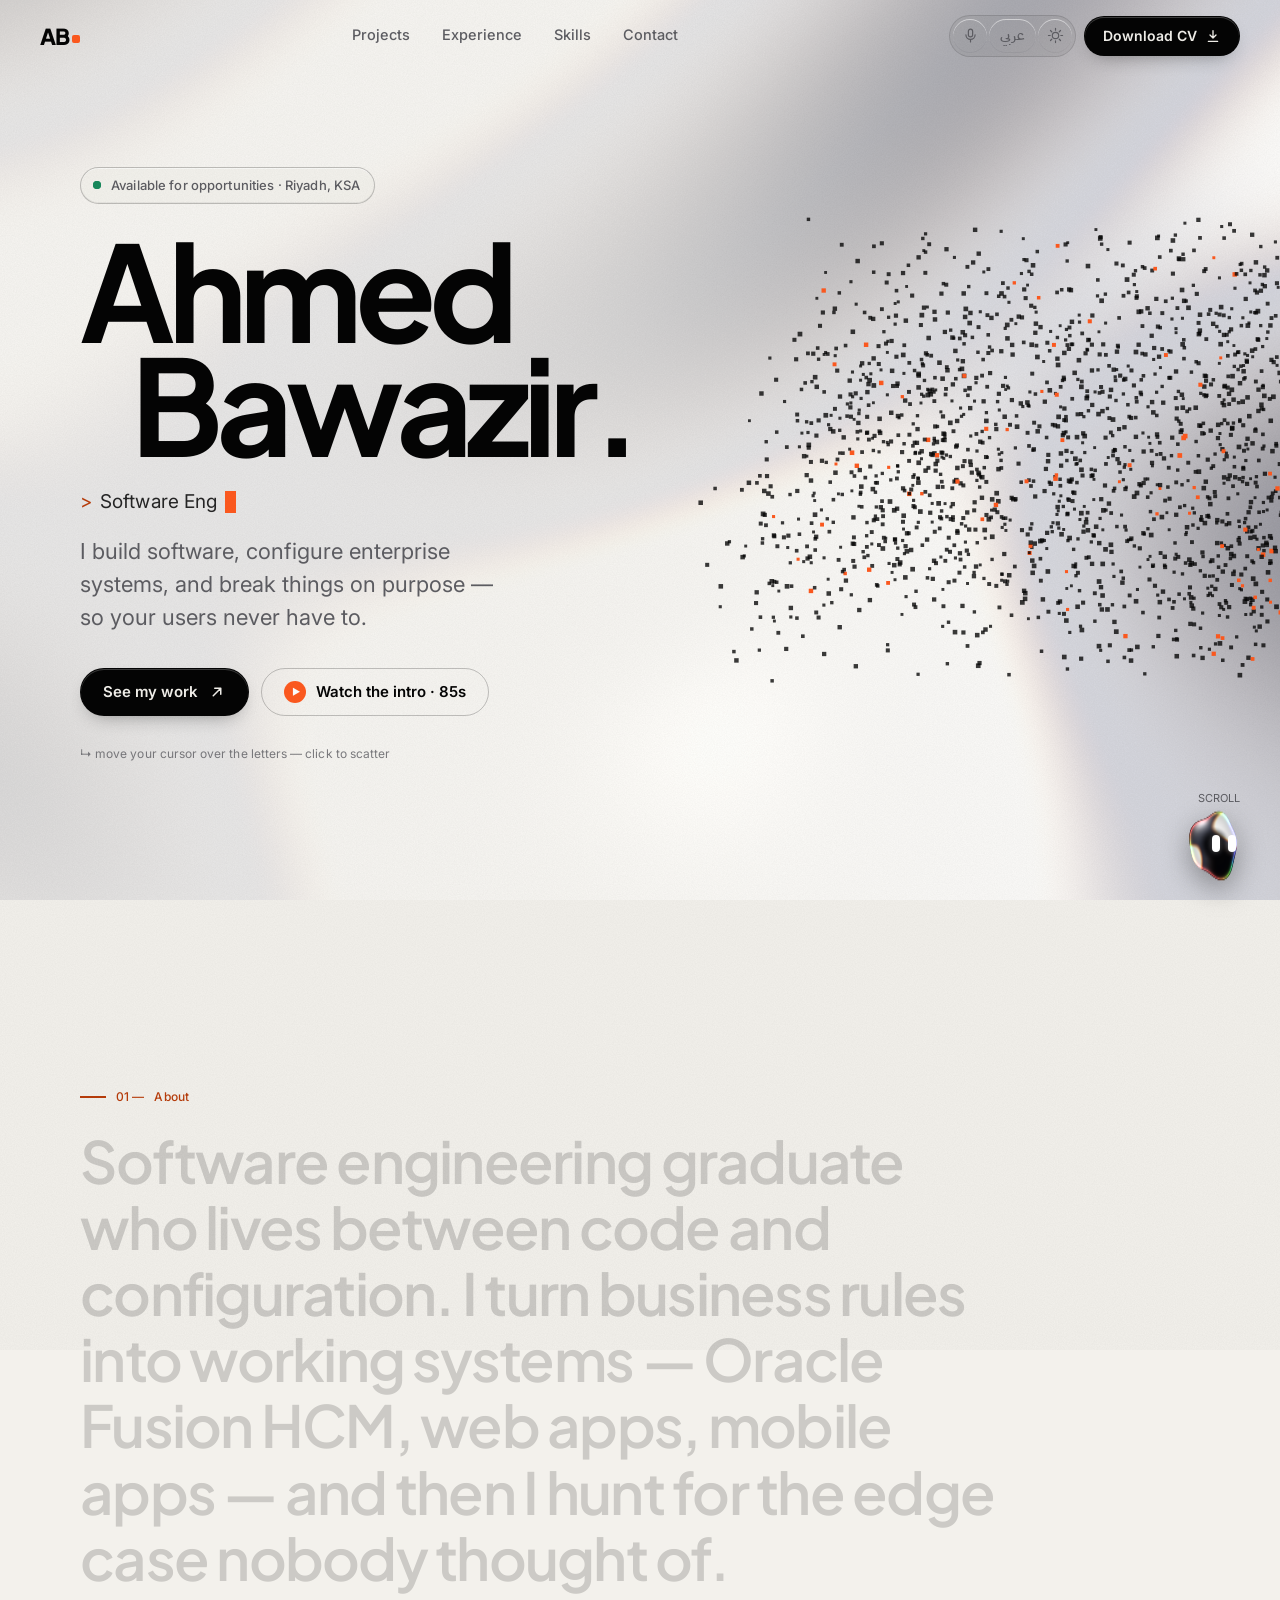
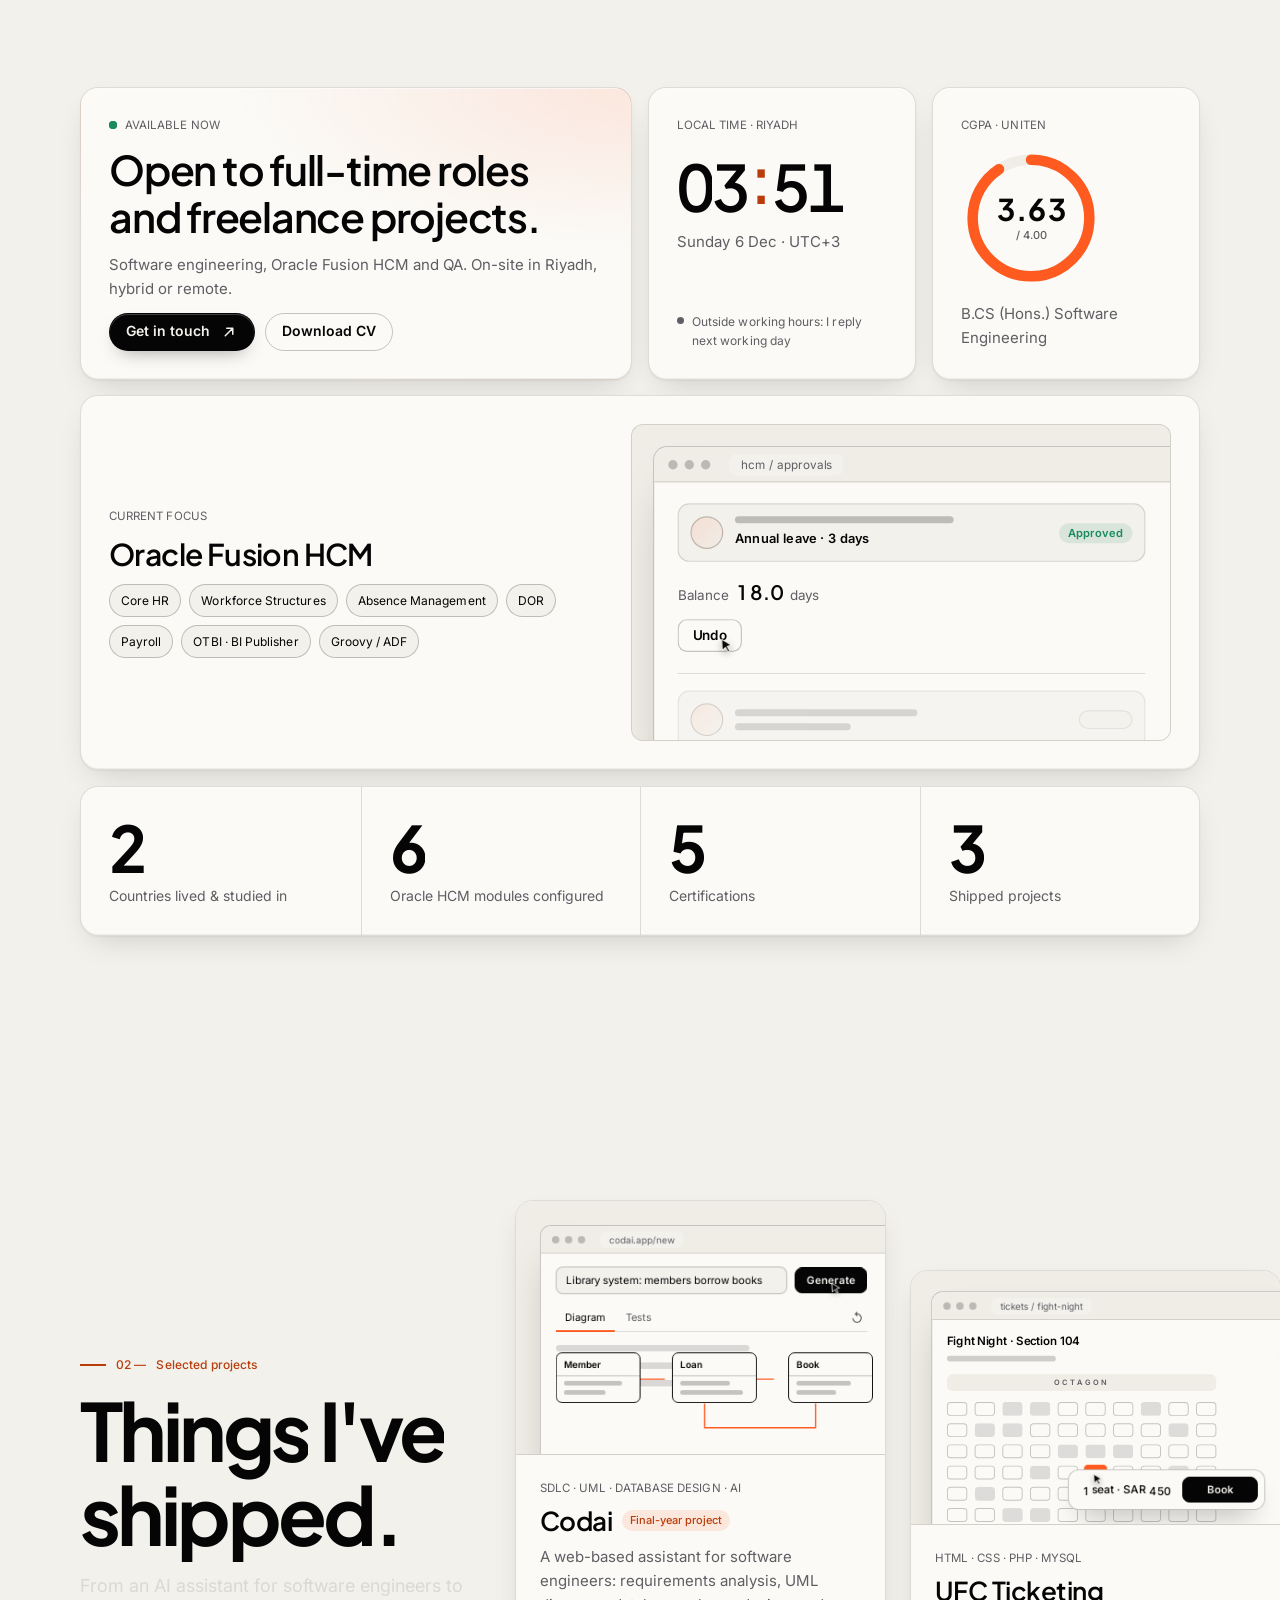
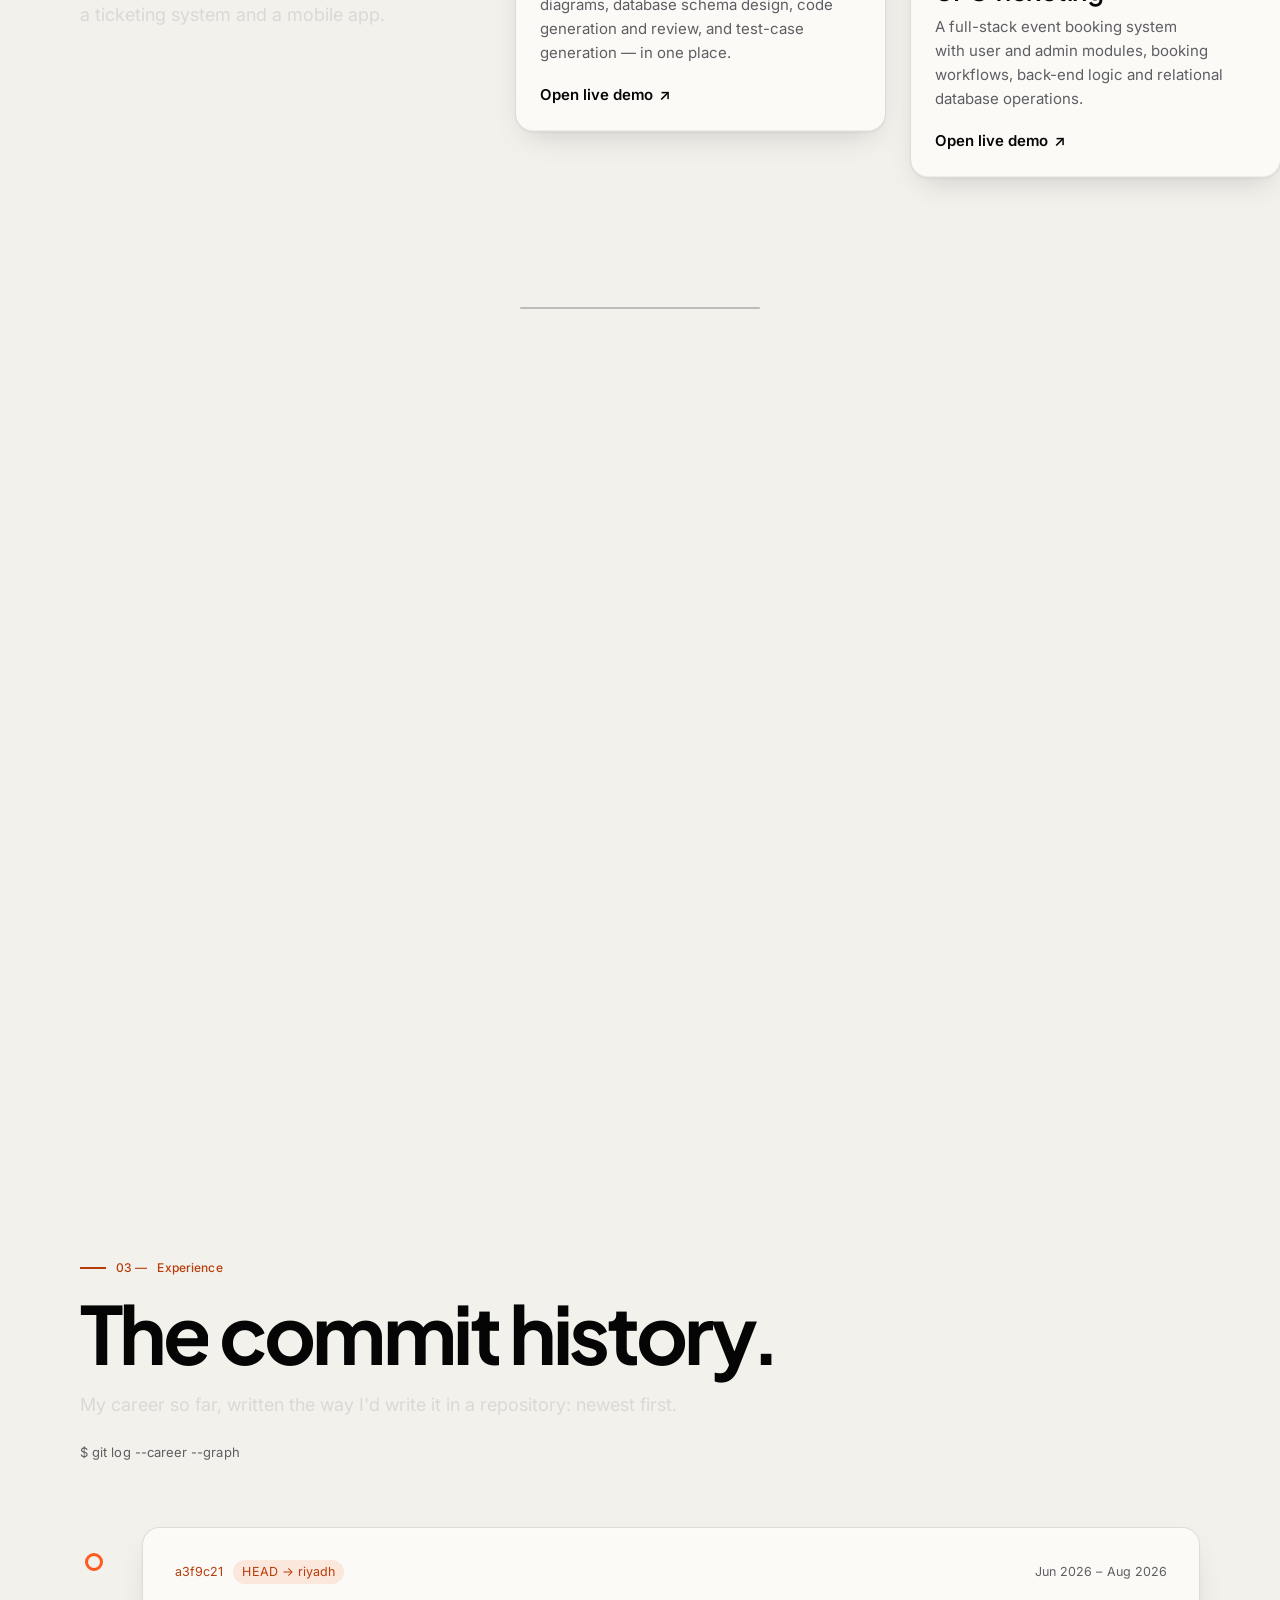
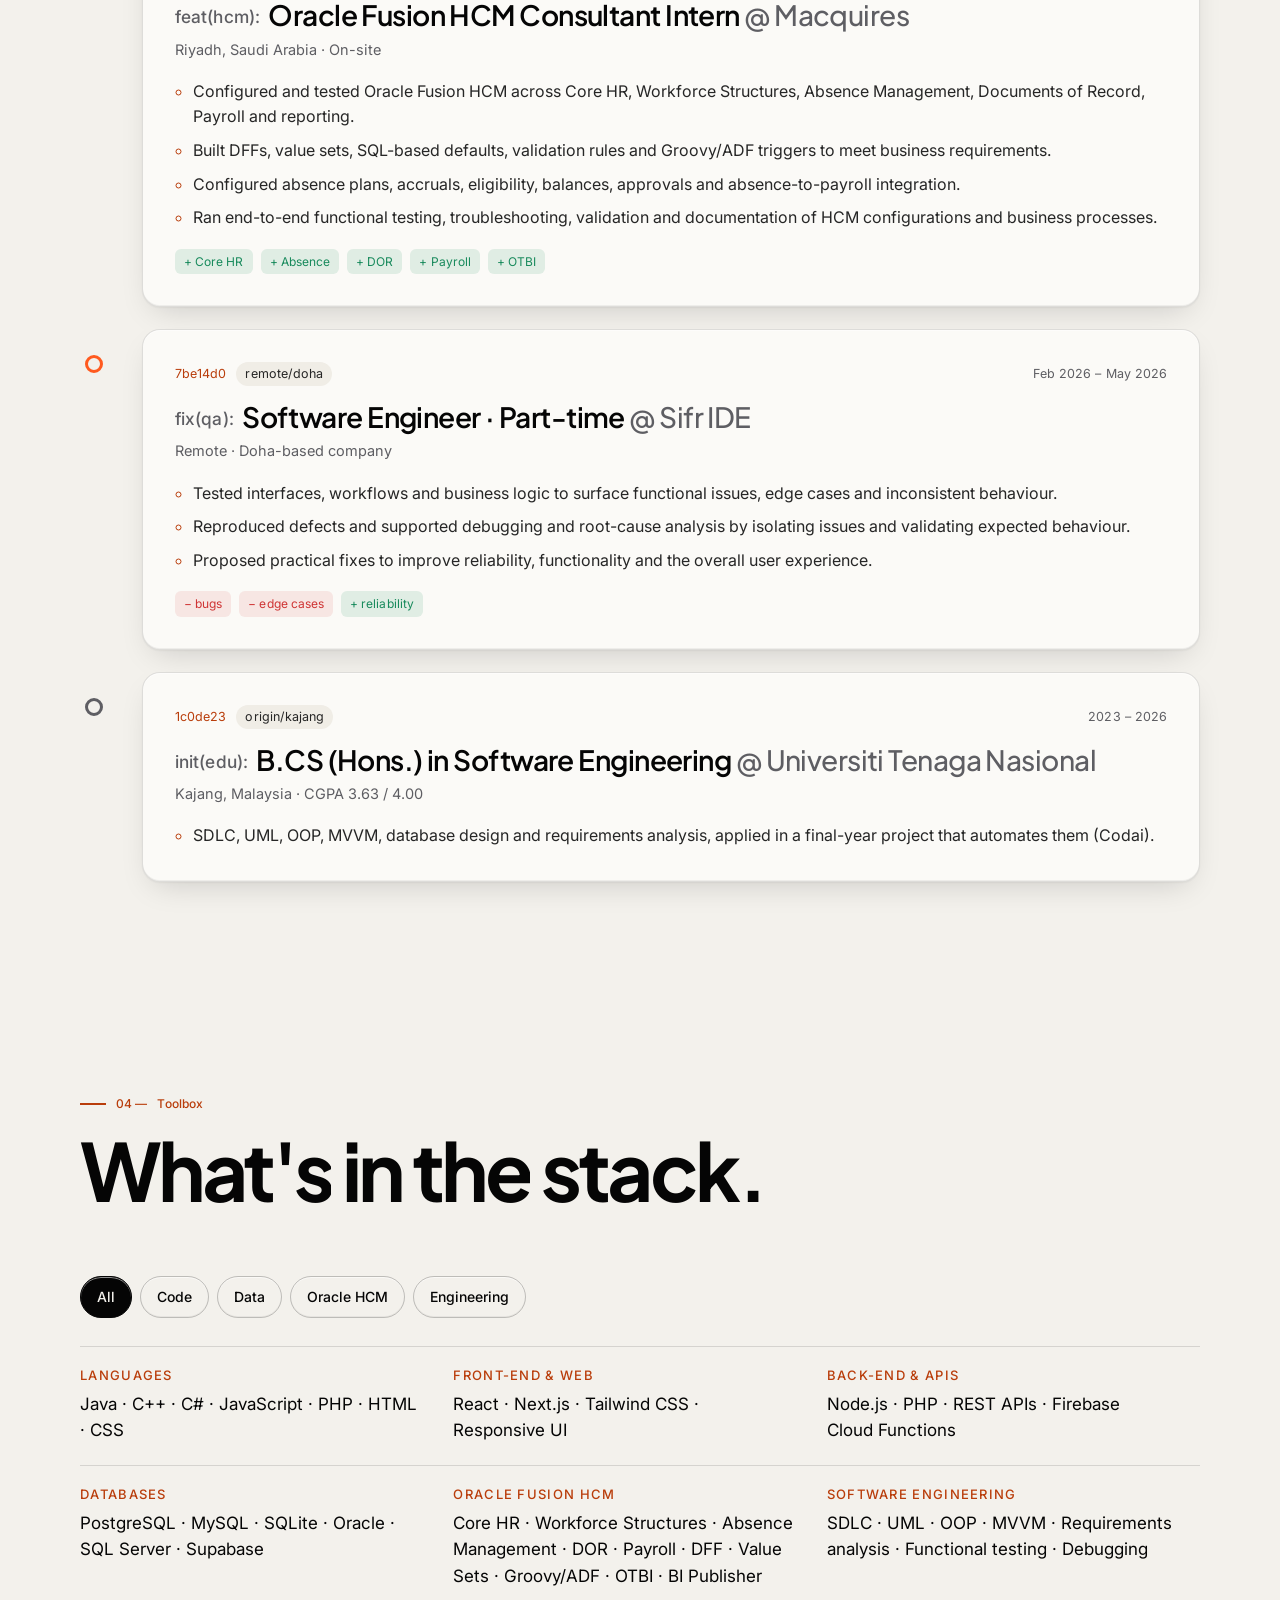
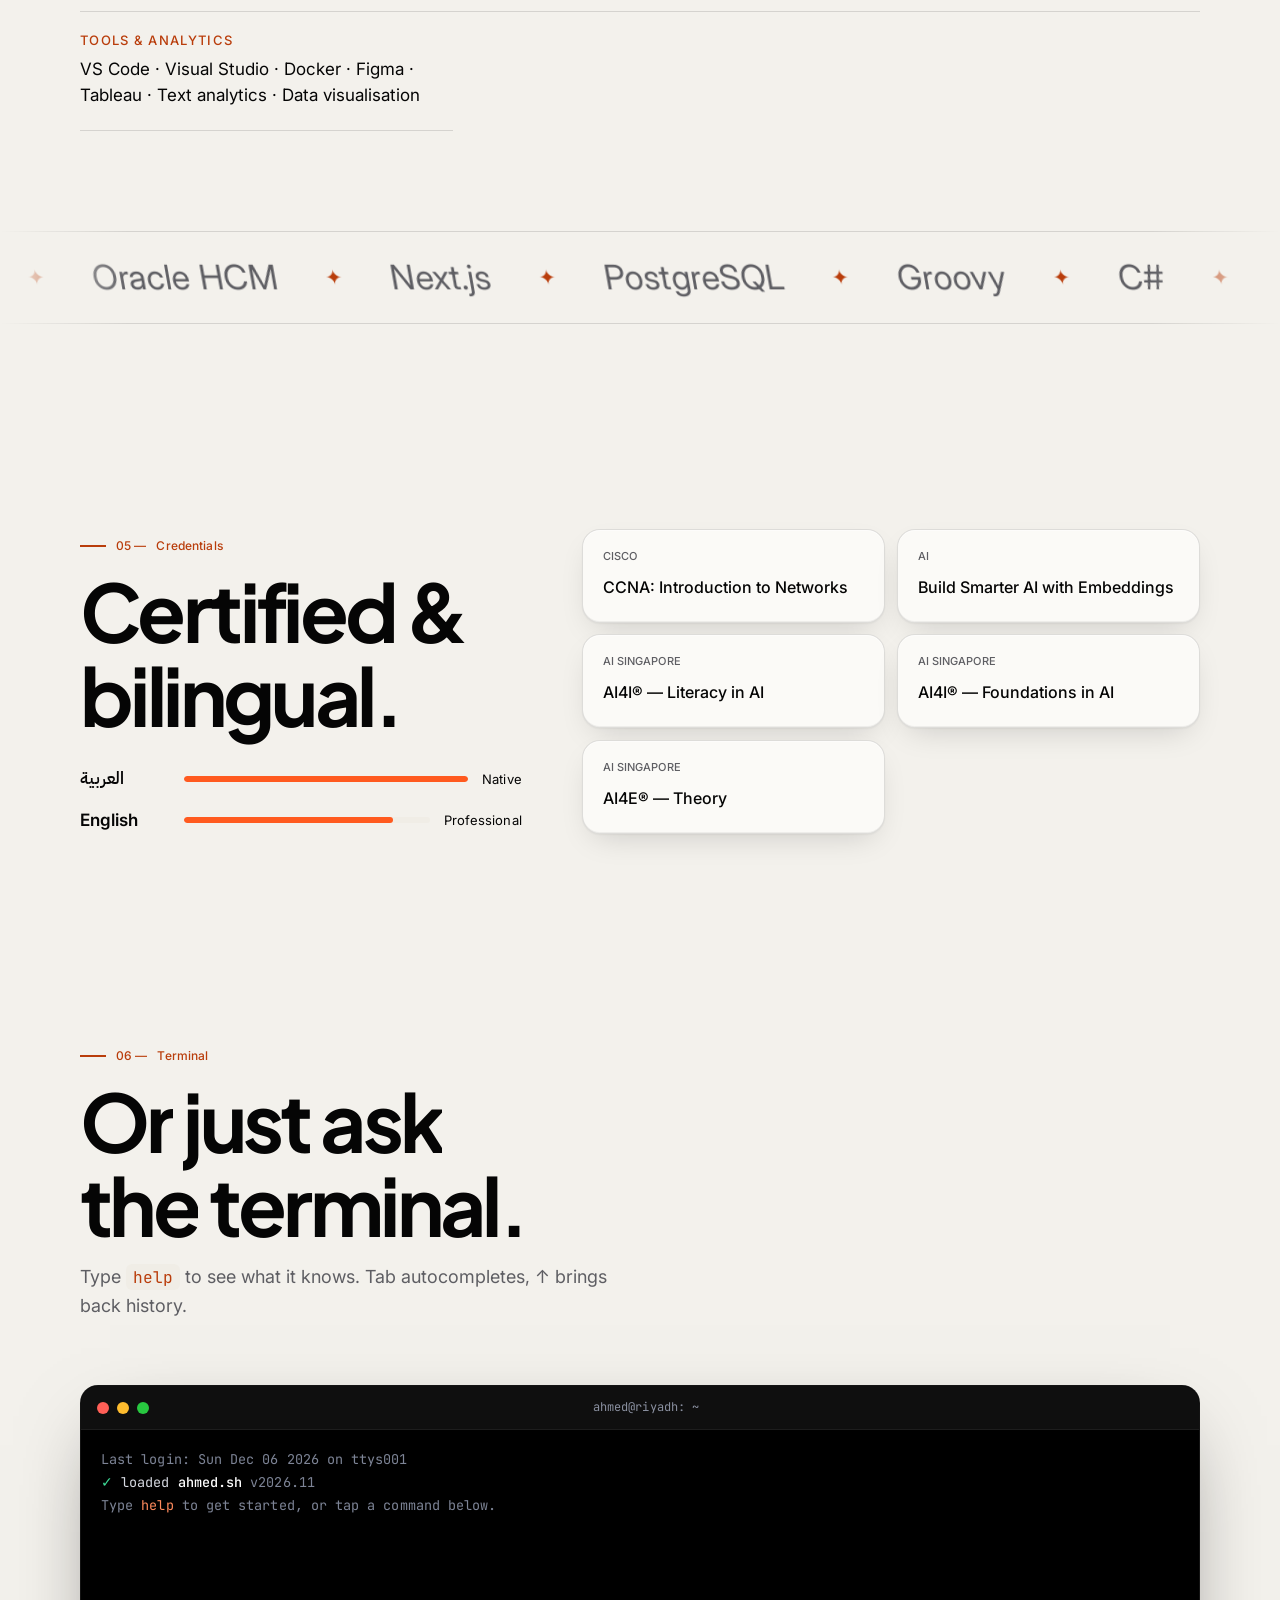
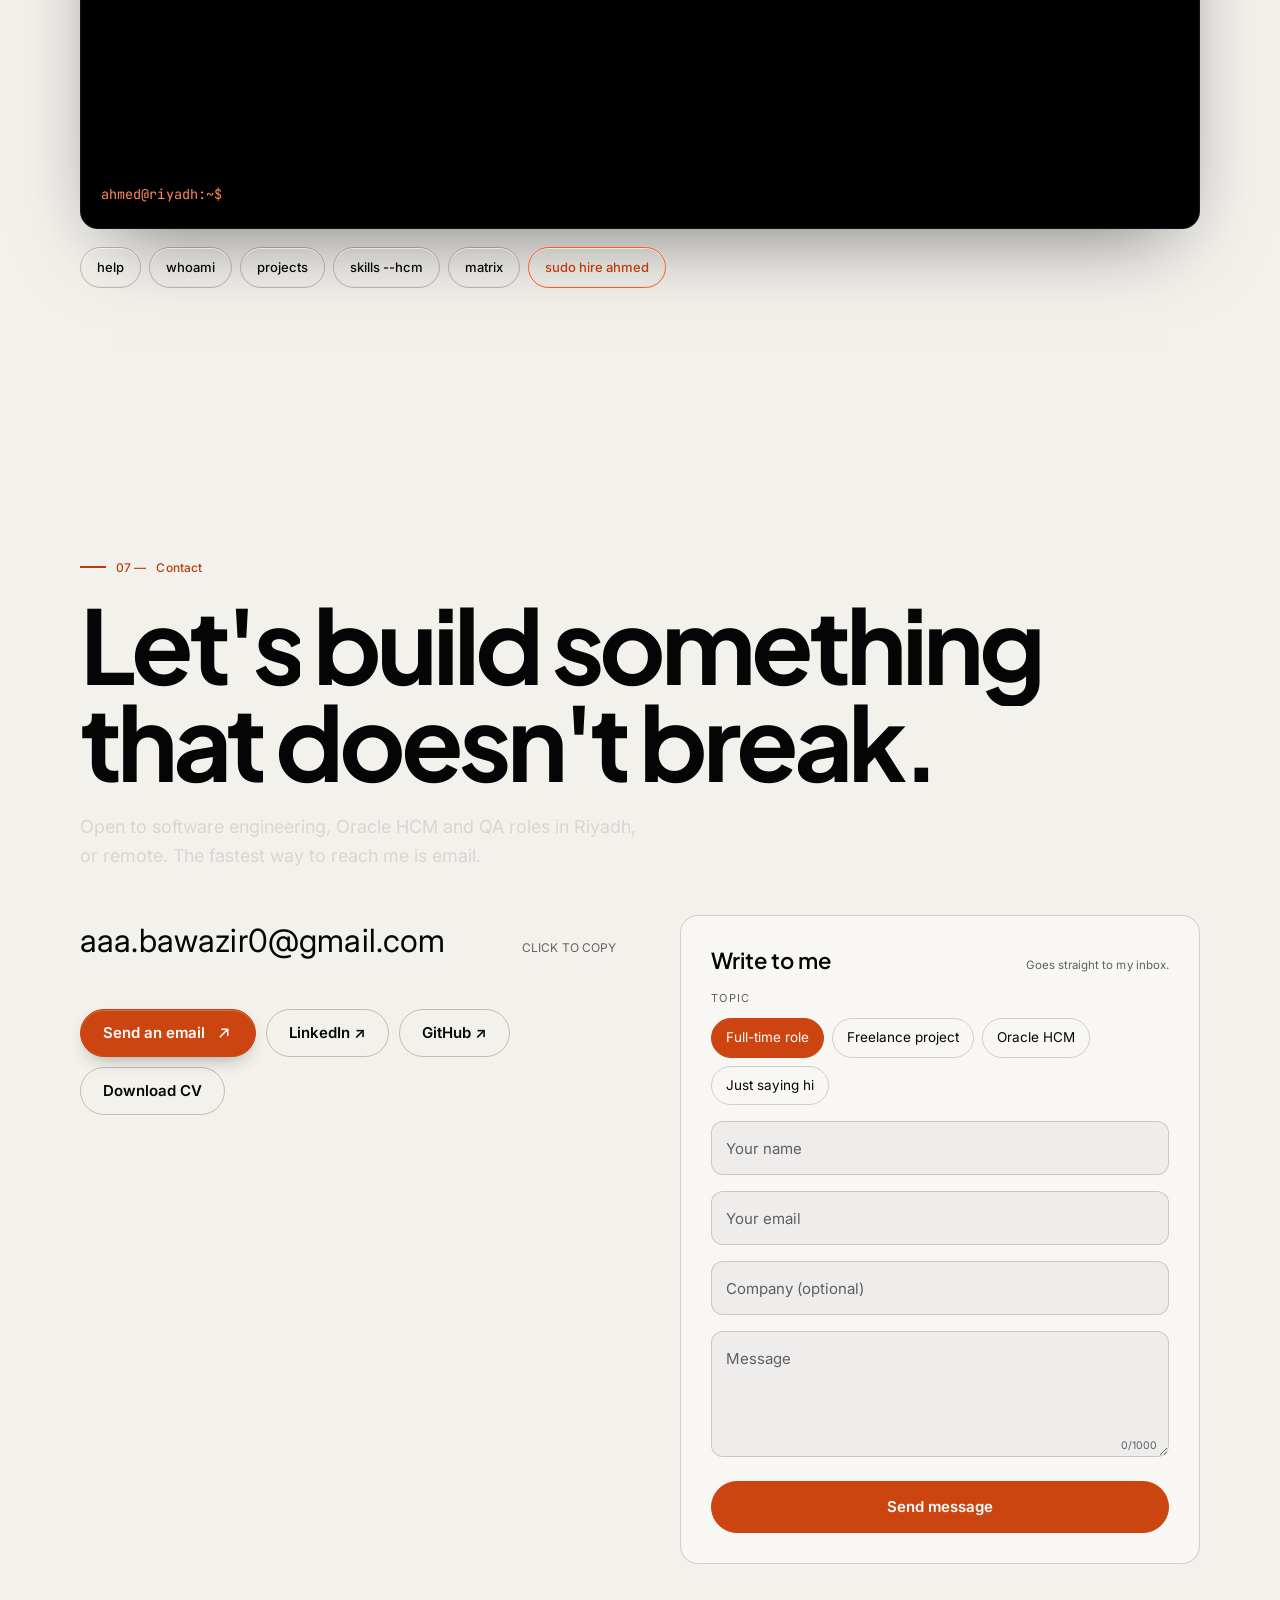
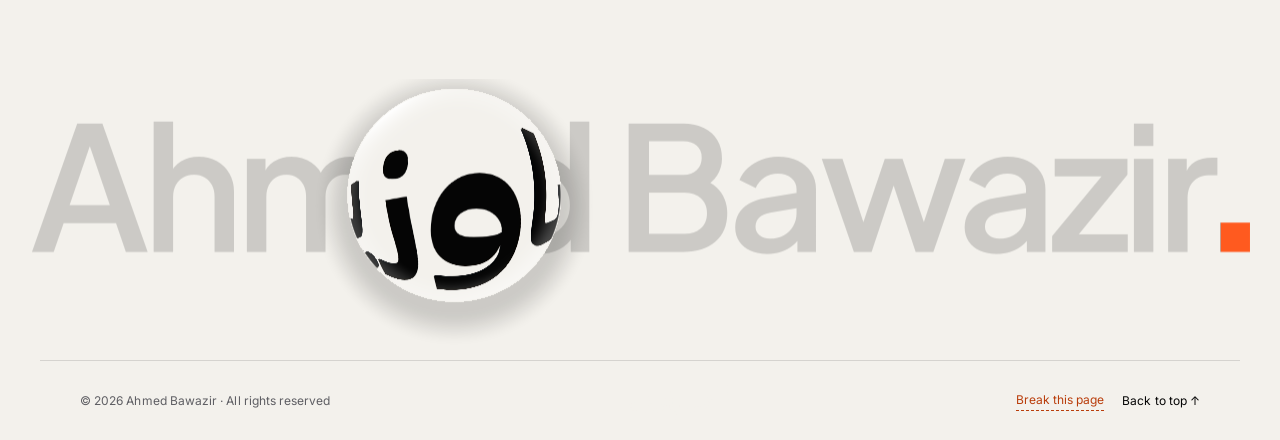
==== index.html @ 7eb56247 "Contact form sends to the inbox (FormSubmit, email field, honeypot, mail-app fallback); GoatCounter " ====
<!doctype html>
<html lang="en" dir="ltr">
<head>
  <meta charset="UTF-8" />
  <meta name="viewport" content="width=device-width, initial-scale=1" />
  <title>Ahmed Bawazir — Software Engineer &amp; Oracle Fusion HCM Consultant</title>
  <meta name="description" content="Ahmed Bawazir — software engineer in Riyadh. Oracle Fusion HCM configuration, full-stack web and mobile development, and a tester's eye for edge cases." />
  <meta name="color-scheme" content="light dark" />
  <meta name="theme-color" content="#000000" media="(prefers-color-scheme: dark)" />
  <meta name="theme-color" content="#f3f1ec" media="(prefers-color-scheme: light)" />
  <link rel="icon" href="favicon.svg" type="image/svg+xml" />
  <link rel="apple-touch-icon" href="assets/icon-192.png" />
  <link rel="manifest" href="manifest.webmanifest" />
  <meta property="og:type" content="website" />
  <meta property="og:title" content="Ahmed Bawazir — Software Engineer" />
  <meta property="og:description" content="I build software, configure enterprise systems, and break things on purpose — so users never have to." />
  <meta property="og:image" content="https://aaaprog.github.io/portfolio/assets/og.png" />
  <meta property="og:image:width" content="1200" />
  <meta property="og:image:height" content="630" />
  <meta property="og:url" content="https://aaaprog.github.io/portfolio/" />
  <meta property="og:site_name" content="Ahmed Bawazir" />
  <meta name="twitter:image" content="https://aaaprog.github.io/portfolio/assets/og.png" />
  <link rel="canonical" href="https://aaaprog.github.io/portfolio/" />
  <meta name="twitter:card" content="summary_large_image" />
  <script type="application/ld+json">
  {
    "@context": "https://schema.org",
    "@type": "Person",
    "name": "Ahmed Bawazir",
    "jobTitle": "Software Engineer & Oracle Fusion HCM Consultant",
    "address": { "@type": "PostalAddress", "addressLocality": "Riyadh", "addressCountry": "SA" },
    "alumniOf": { "@type": "CollegeOrUniversity", "name": "Universiti Tenaga Nasional" },
    "email": "mailto:aaa.bawazir0@gmail.com",
    "url": "https://aaaprog.github.io/portfolio/",
    "sameAs": ["https://www.linkedin.com/in/ahmed-bawazir-14b472383/", "https://github.com/aaaprog"],
    "knowsAbout": ["Software engineering", "Oracle Fusion HCM", "Absence Management", "Software testing", "React", "Next.js", "SQL", "UML"],
    "knowsLanguage": ["ar", "en"]
  }
  </script>
  <link rel="preconnect" href="https://fonts.googleapis.com" />
  <link rel="preconnect" href="https://fonts.gstatic.com" crossorigin />
  <link href="https://fonts.googleapis.com/css2?family=IBM+Plex+Sans+Arabic:wght@400;500;700&family=Inter:wght@400;500;600&family=JetBrains+Mono:wght@400;500&family=Plus+Jakarta+Sans:wght@200..800&display=swap" rel="stylesheet" />
  <link rel="stylesheet" href="css/style.css" />
  <script>
    // Apply saved theme/language before paint to avoid a flash.
    try {
      var t = localStorage.getItem('ab-theme'); if (t) document.documentElement.dataset.theme = t;
      if (localStorage.getItem('ab-theme-mode') === 'auto') document.documentElement.dataset.themeMode = 'auto';
      var m = localStorage.getItem('ab-motion'); if (m === 'off') document.documentElement.dataset.motion = 'off';
      var l = localStorage.getItem('ab-lang'); if (l === 'ar') { document.documentElement.lang = 'ar'; document.documentElement.dir = 'rtl'; }
    } catch (e) {}
    // Branded loader: on every visit (skipped only when the visitor asked for reduced motion). Safety net if scripts fail.
    (function () {
      var d = document.documentElement;
      var still = matchMedia('(prefers-reduced-motion: reduce)').matches || d.dataset.motion === 'off';
      if (still) { d.classList.add('no-loader'); return; }
      d.classList.add('is-loading');
      setTimeout(function () { d.classList.remove('is-loading'); d.classList.add('no-loader'); }, 6000);
    })();
  </script>
  <style>
    /* Critical: the loader takes the site's own colours (light or dark) from the very first frame */
    html.is-loading, html.is-loading body, html.is-loading .loader { background: #f2f1ee; color: #111; }
    @media (prefers-color-scheme: dark) { html.is-loading:not([data-theme="light"]), html.is-loading:not([data-theme="light"]) body, html.is-loading:not([data-theme="light"]) .loader { background: #000; color: #f2f2f2; } }
    html.is-loading[data-theme="dark"], html.is-loading[data-theme="dark"] body, html.is-loading[data-theme="dark"] .loader { background: #000; color: #f2f2f2; }
    html.is-loading .loader { position: fixed; inset: 0; z-index: 200; }
  </style>
</head>
<body>
  <canvas class="page-liquid" aria-hidden="true"></canvas>
  <!-- ───────── Loader ───────── -->
  <div class="loader" role="status" aria-label="Loading">
    <canvas class="loader-glass" aria-hidden="true"></canvas>
    <div class="loader-ui">
      <div class="loader-top mono"><span>Ahmed Bawazir</span><span data-i18n="loader.role">Software Engineer · Riyadh</span></div>
      <div class="loader-foot">
        <span class="loader-skip mono" data-i18n="loader.skip">click anywhere to skip</span>
        <div class="loader-bar"><i></i></div>
        <span class="loader-pct mono">000</span>
      </div>
    </div>
  </div>

  <a class="skip" href="#main" data-i18n="skip">Skip to content</a>

  <!-- ───────── Top bar ───────── -->
  <header class="topbar" id="top">
    <a class="logo" href="#hero" aria-label="Ahmed Bawazir — home">
      <span class="logo-mark">AB</span><span class="logo-dot"></span>
    </a>
    <nav class="toplinks" aria-label="Primary">
      <a href="#projects" data-i18n="nav.projects">Projects</a>
      <a href="#experience" data-i18n="nav.experience">Experience</a>
      <a href="#skills" data-i18n="nav.skills">Skills</a>
      <a href="#contact" data-i18n="nav.contact">Contact</a>
    </nav>
    <div class="top-actions">
      <div class="top-tools">
      <button class="icon-btn voice-btn" type="button" aria-label="Voice commands" aria-pressed="false"><svg viewBox="0 0 24 24" aria-hidden="true"><rect x="9" y="3" width="6" height="11" rx="3"/><path d="M5.5 11a6.5 6.5 0 0 0 13 0M12 17.5V21"/></svg></button>
      <button class="icon-btn lang-btn" data-action="lang" aria-label="Switch language"><span class="lang-label">عربي</span></button>
      <button class="icon-btn" data-action="theme" aria-label="Toggle theme">
        <svg class="i-sun" viewBox="0 0 24 24" aria-hidden="true"><circle cx="12" cy="12" r="4.5"/><path d="M12 2v2.5M12 19.5V22M2 12h2.5M19.5 12H22M4.9 4.9l1.8 1.8M17.3 17.3l1.8 1.8M4.9 19.1l1.8-1.8M17.3 6.7l1.8-1.8"/></svg>
        <svg class="i-moon" viewBox="0 0 24 24" aria-hidden="true"><path d="M20 14.5A8.5 8.5 0 0 1 9.5 4a8.5 8.5 0 1 0 10.5 10.5Z"/></svg>
      </button>
      </div>
      <a class="btn btn-solid btn-sm btn-cv" href="assets/Ahmed_Bawazir_CV.pdf" download data-goatcounter-click="cv-download-header">
        <span data-i18n="cta.cv">Download CV</span>
        <svg viewBox="0 0 24 24" aria-hidden="true"><path d="M12 4v11m0 0-4.5-4.5M12 15l4.5-4.5M5 20h14"/></svg>
      </a>
    </div>
  </header>

  <main id="main">
    <!-- ───────── Hero ───────── -->
    <section class="hero" id="hero" data-section="hero">
      <canvas class="hero-canvas" aria-hidden="true"></canvas>
      <div class="container hero-inner">
        <p class="eyebrow mono"><span class="pulse"></span><span data-i18n="hero.status">Available for opportunities · Riyadh, KSA</span></p>
        <h1 class="hero-title">
          <span class="line" data-i18n="hero.first">Ahmed</span>
          <span class="line line-2" data-i18n="hero.last">Bawazir<span class="accent">.</span></span>
        </h1>
        <p class="hero-role mono"><span class="prompt">&gt;</span> <span class="typed" aria-live="polite">Software Engineer</span><span class="caret" aria-hidden="true"></span></p>
        <p class="hero-lede" data-i18n="hero.lede">I build software, configure enterprise systems, and break things on purpose — so your users never have to.</p>
        <div class="hero-ctas">
          <a class="btn btn-solid" href="#projects"><span data-i18n="cta.work">See my work</span><svg viewBox="0 0 24 24" aria-hidden="true"><path d="M7 17 17 7M9 7h8v8"/></svg></a>
          <button type="button" class="btn btn-ghost btn-intro" data-action="intro" data-goatcounter-click="intro-hero"><span class="intro-dot" aria-hidden="true">▶</span><span data-i18n="cta.intro">Watch the intro · 85s</span></button>
        </div>
        <p class="hero-hint mono" data-i18n="hero.hint">↳ move your cursor over the letters — click to scatter</p>
      </div>
      <a class="scroll-cue mono" href="#about" aria-label="Scroll to about"><span data-i18n="hero.scroll">scroll</span><span class="scroll-line"></span></a>
    </section>

    <!-- ───────── Statement ───────── -->
    <section class="statement" id="about" data-section="about">
      <div class="container">
        <p class="kicker mono">01 — <span data-i18n="about.kicker">About</span></p>
        <p class="statement-text" data-split data-i18n="about.statement">Software engineering graduate who lives between code and configuration. I turn business rules into working systems — Oracle Fusion HCM, web apps, mobile apps — and then I hunt for the edge case nobody thought of.</p>
        <div class="bento">
          <article class="bento-card b-avail reveal">
            <p class="b-label mono"><span class="pulse"></span><span data-i18n="bento.avail">Available now</span></p>
            <h3 data-i18n="bento.availTitle">Open to full-time roles and freelance projects.</h3>
            <p class="b-text" data-i18n="bento.availText">Software engineering, Oracle Fusion HCM and QA. On-site in Riyadh, hybrid or remote.</p>
            <div class="b-actions">
              <a class="btn btn-solid btn-sm" href="#contact"><span data-i18n="bento.cta">Get in touch</span><svg viewBox="0 0 24 24" aria-hidden="true"><path d="M7 17 17 7M9 7h8v8"/></svg></a>
              <a class="btn btn-ghost btn-sm" href="assets/Ahmed_Bawazir_CV.pdf" download data-i18n="cta.cv">Download CV</a>
            </div>
          </article>

          <article class="bento-card b-clock reveal" aria-live="off">
            <p class="b-label mono" data-i18n="bento.local">Local time · Riyadh</p>
            <p class="b-time"><span class="clock-h">--</span><span class="colon">:</span><span class="clock-m">--</span></p>
            <p class="b-text mono"><span class="clock-day">—</span> · UTC+3</p>
            <p class="b-hours mono"><span class="dot"></span><span class="clock-status">—</span></p>
          </article>

          <article class="bento-card b-gpa reveal">
            <p class="b-label mono">CGPA · UNITEN</p>
            <div class="gauge">
              <svg viewBox="0 0 120 120" aria-hidden="true"><circle class="g-bg" cx="60" cy="60" r="50" pathLength="100"/><circle class="g-fg" cx="60" cy="60" r="50" pathLength="100"/></svg>
              <p class="g-val"><span data-count="3.63" data-decimals="2">0</span><small>/ 4.00</small></p>
            </div>
            <p class="b-text" data-i18n="bento.gpa">B.CS (Hons.) Software Engineering</p>
          </article>

          <article class="bento-card b-focus reveal">
            <div class="b-focus-copy">
            <p class="b-label mono" data-i18n="bento.focus">Current focus</p>
            <h3>Oracle Fusion HCM</h3>
            <ul class="b-chips mono">
              <li>Core HR</li><li>Workforce Structures</li><li>Absence Management</li><li>DOR</li><li>Payroll</li><li>OTBI · BI Publisher</li><li>Groovy / ADF</li>
            </ul>
            </div>
            <div class="stage b-focus-stage" data-stage="hcm" data-ok="0" aria-hidden="true">
              <div class="stage-canvas">
                <div class="win" style="left:18px;top:18px;width:480px;height:290px">
                  <div class="win-bar"><i></i><i></i><i></i><span class="win-url">hcm / approvals</span></div>
                  <div class="win-body">
                    <div class="hc-req">
                      <span class="hc-av"></span>
                      <span class="hc-who"><i style="--w:70%"></i><b>Annual leave · 3 days</b></span>
                      <span class="hc-pill"><span class="p-wait">Pending</span><span class="p-ok">Approved</span></span>
                    </div>
                    <p class="hc-balance">Balance <span class="hc-bal">21.0</span> days</p>
                    <div class="hc-actions">
                      <span class="st-btn st-primary" data-at="approve">Approve</span>
                      <span class="st-btn">Reject</span>
                      <span class="st-btn hc-undo" data-at="undo">Undo</span>
                    </div>
                    <div class="hc-more">
                      <div class="hc-req hc-ph"><span class="hc-av"></span><span class="hc-who"><i style="--w:55%"></i><i style="--w:35%"></i></span><span class="hc-chip"></span></div>
                      <div class="hc-req hc-ph"><span class="hc-av"></span><span class="hc-who"><i style="--w:62%"></i><i style="--w:28%"></i></span><span class="hc-chip"></span></div>
                    </div>
                  </div>
                </div>
                <span class="st-cursor"><svg viewBox="0 0 24 24"><path d="M5 3.2 19.4 12l-6.3 1.6 3.6 6.6-2.6 1.4-3.6-6.7L5.8 19.6Z"/></svg></span>
              </div>
            </div>
          </article>

          <article class="bento-card b-nums reveal">
            <div class="stat"><span class="stat-value" data-count="2">0</span><span class="stat-label" data-i18n="stats.countries">Countries lived &amp; studied in</span></div>
            <div class="stat"><span class="stat-value" data-count="6">0</span><span class="stat-label" data-i18n="stats.hcm">Oracle HCM modules configured</span></div>
            <div class="stat"><span class="stat-value" data-count="5">0</span><span class="stat-label" data-i18n="stats.certs">Certifications</span></div>
            <div class="stat"><span class="stat-value" data-count="3">0</span><span class="stat-label" data-i18n="stats.projects">Shipped projects</span></div>
          </article>
        </div>
      </div>
    </section>

    <!-- ───────── Projects ───────── -->
    <section class="section projects-section" id="projects" data-section="projects">
      <div class="pin"><div class="pin-sticky">
      <div class="container pin-track">
        <header class="section-head reveal project-intro">
          <p class="kicker mono">02 — <span data-i18n="proj.kicker">Selected projects</span></p>
          <h2 data-words data-i18n="proj.title">Things I've shipped.</h2>
          <p class="section-sub" data-split data-i18n="proj.sub">From an AI assistant for software engineers to a ticketing system and a mobile app.</p>
        </header>

        <div class="projects">
          <article data-tilt class="project card reveal project--codai">
            <div class="project-visual" aria-hidden="true">
              <div class="stage" data-stage="codai" data-gen="0" data-tab="diagram">
                <div class="stage-canvas">
                  <div class="win" style="left:26px;top:26px;width:430px;height:300px">
                    <div class="win-bar"><i></i><i></i><i></i><span class="win-url">codai.app/new</span></div>
                    <div class="win-body">
                      <div class="cd-prompt"><span class="cd-field">Library system: members borrow books</span><span class="st-btn st-primary" data-at="gen">Generate</span></div>
                      <div class="cd-tabs"><span class="cd-tab t-diagram" data-at="diagram">Diagram</span><span class="cd-tab t-tests" data-at="tests">Tests</span><span class="cd-reset" data-at="reset">↺</span></div>
                      <div class="cd-out">
                        <div class="cd-empty"><i style="--w:62%"></i><i style="--w:44%"></i><i style="--w:52%"></i></div>
                        <div class="cd-diagram">
                          <svg class="cd-links" viewBox="0 0 360 110"><path d="M92 36H126"/><path d="M218 36H252"/><path d="M172 64V92H300V64"/></svg>
                          <div class="umlb" style="left:0;--i:0"><b>Member</b><i style="--w:70%"></i><i style="--w:50%"></i></div>
                          <div class="umlb" style="left:126px;--i:1"><b>Loan</b><i style="--w:60%"></i><i style="--w:75%"></i></div>
                          <div class="umlb" style="left:252px;--i:2"><b>Book</b><i style="--w:66%"></i><i style="--w:48%"></i></div>
                        </div>
                        <ul class="cd-tests">
                          <li style="--i:0"><span class="tick">✓</span><span>Member can't borrow a 6th book</span><em>pass</em></li>
                          <li style="--i:1"><span class="tick">✓</span><i style="--w:58%"></i><em>pass</em></li>
                          <li style="--i:2"><span class="tick">✓</span><i style="--w:46%"></i><em>pass</em></li>
                        </ul>
                      </div>
                    </div>
                  </div>
                  <span class="st-cursor"><svg viewBox="0 0 24 24"><path d="M5 3.2 19.4 12l-6.3 1.6 3.6 6.6-2.6 1.4-3.6-6.7L5.8 19.6Z"/></svg></span>
                </div>
              </div>
            </div>
            <div class="project-body">
              <p class="project-tags mono">SDLC · UML · Database design · AI</p>
              <h3>Codai <span class="badge" data-i18n="proj.fyp">Final-year project</span></h3>
              <p data-i18n="proj.codai">A web-based assistant for software engineers: requirements analysis, UML diagrams, database schema design, code generation and review, and test-case generation — in one place.</p>
              <a data-cursor="open" class="link" href="https://codai-murex.vercel.app/" target="_blank" rel="noopener"><span data-i18n="proj.live">Open live demo</span> ↗</a>
            </div>
          </article>

          <article data-tilt class="project card reveal project--ufc">
            <div class="project-visual" aria-hidden="true">
              <div class="stage" data-stage="ufc" data-sel="0" data-booked="0">
                <div class="stage-canvas">
                  <div class="win" style="left:22px;top:22px;width:440px;height:300px">
                    <div class="win-bar"><i></i><i></i><i></i><span class="win-url">tickets / fight-night</span></div>
                    <div class="win-body">
                      <p class="uf-title">Fight Night · Section 104</p>
                      <i class="ph" style="--w:34%"></i>
                      <div class="uf-ring">OCTAGON</div>
                      <div class="uf-seats"></div>
                    </div>
                  </div>
                  <div class="uf-bar"><span><span class="uf-count">0</span> seat · SAR <span class="uf-price">0</span></span><span class="st-btn st-primary uf-book" data-at="book"><span class="b-idle">Book</span><span class="b-done">✓ Booked</span></span></div>
                  <div class="uf-ticket"><span class="uf-tick">✓</span><span><b>Booked</b><small>Row F · Seat 12</small></span><span class="uf-close" data-at="close">×</span></div>
                  <span class="st-cursor"><svg viewBox="0 0 24 24"><path d="M5 3.2 19.4 12l-6.3 1.6 3.6 6.6-2.6 1.4-3.6-6.7L5.8 19.6Z"/></svg></span>
                </div>
              </div>
            </div>
            <div class="project-body">
              <p class="project-tags mono">HTML · CSS · PHP · MySQL</p>
              <h3 data-i18n="proj.ufc.title">UFC Ticketing</h3>
              <p data-i18n="proj.ufc">A full-stack event booking system with user and admin modules, booking workflows, back-end logic and relational database operations.</p>
              <a data-cursor="open" class="link" href="https://aaaprog.github.io/ufc-event-system/" target="_blank" rel="noopener"><span data-i18n="proj.live">Open live demo</span> ↗</a>
            </div>
          </article>

          <article data-tilt class="project card reveal project--easycal">
            <div class="project-visual" aria-hidden="true">
              <div class="stage" data-stage="easycal" data-added="0">
                <div class="stage-canvas">
                  <div class="phone2" style="left:150px;top:20px">
                    <div class="ph-notch"></div>
                    <p class="ec-h">Today</p>
                    <div class="ec-ring">
                      <svg viewBox="0 0 120 120"><circle class="bg" cx="60" cy="60" r="50" pathLength="100"/><circle class="fg" cx="60" cy="60" r="50" pathLength="100"/></svg>
                      <p><span class="ec-kcal">1,320</span><small>of 2,200 kcal</small></p>
                    </div>
                    <span class="st-btn st-primary ec-add" data-at="add">+ Add meal</span>
                    <ul class="ec-list">
                      <li class="ec-new"><span>Grilled chicken</span><em>320</em><span class="ec-x" data-at="remove">×</span></li>
                      <li><i style="--w:55%"></i><em class="ph-n"></em></li>
                      <li><i style="--w:40%"></i><em class="ph-n"></em></li>
                    </ul>
                  </div>
                  <div class="ec-toast"><b>+320</b> kcal logged</div>
                  <span class="st-cursor"><svg viewBox="0 0 24 24"><path d="M5 3.2 19.4 12l-6.3 1.6 3.6 6.6-2.6 1.4-3.6-6.7L5.8 19.6Z"/></svg></span>
                </div>
              </div>
            </div>
            <div class="project-body">
              <p class="project-tags mono">C# · .NET MAUI · Android</p>
              <h3>EasyCal</h3>
              <p data-i18n="proj.easycal">An Android calorie-tracking app built with .NET MAUI: UI development, debugging and functional testing end to end.</p>
              <span class="link link-muted" data-i18n="proj.private">Mobile app · demo on request</span>
            </div>
          </article>

          <a class="project-end" href="https://github.com/aaaprog" target="_blank" rel="noopener" data-cursor="open">
            <span class="project-end-ring" aria-hidden="true">↗</span>
            <span class="project-end-text" data-i18n="proj.more">More on GitHub</span>
          </a>
        </div>
      </div>
      <div class="pin-progress" aria-hidden="true"><i></i></div>
      </div></div>
    </section>

    <!-- ───────── Experience (git log) ───────── -->
    <section class="section" id="experience" data-section="experience">
      <div class="container">
        <header class="section-head reveal">
          <p class="kicker mono">03 — <span data-i18n="exp.kicker">Experience</span></p>
          <h2 data-words data-i18n="exp.title">The commit history.</h2>
          <p class="section-sub" data-split data-i18n="exp.sub">My career so far, written the way I'd write it in a repository: newest first.</p>
          <p class="mono gitcmd" aria-hidden="true">$ git log --career --graph</p>
        </header>

        <ol class="gitlog">
          <li class="commit reveal">
            <div class="commit-graph" aria-hidden="true"><span class="commit-dot"></span></div>
            <div class="commit-body card">
              <p class="commit-meta mono"><span class="hash">a3f9c21</span> <span class="ref">HEAD → riyadh</span> <span class="date" data-i18n="exp.1.date">Jun 2026 – Aug 2026</span></p>
              <h3><span class="type mono">feat(hcm):</span> <span data-i18n="exp.1.role">Oracle Fusion HCM Consultant Intern</span> <span class="at">@ Macquires</span></h3>
              <p class="commit-place" data-i18n="exp.1.place">Riyadh, Saudi Arabia · On-site</p>
              <ul class="commit-list">
                <li data-i18n="exp.1.b1">Configured and tested Oracle Fusion HCM across Core HR, Workforce Structures, Absence Management, Documents of Record, Payroll and reporting.</li>
                <li data-i18n="exp.1.b2">Built DFFs, value sets, SQL-based defaults, validation rules and Groovy/ADF triggers to meet business requirements.</li>
                <li data-i18n="exp.1.b3">Configured absence plans, accruals, eligibility, balances, approvals and absence-to-payroll integration.</li>
                <li data-i18n="exp.1.b4">Ran end-to-end functional testing, troubleshooting, validation and documentation of HCM configurations and business processes.</li>
              </ul>
              <p class="diffstat mono"><span class="plus">+ Core HR</span> <span class="plus">+ Absence</span> <span class="plus">+ DOR</span> <span class="plus">+ Payroll</span> <span class="plus">+ OTBI</span></p>
            </div>
          </li>
          <li class="commit reveal">
            <div class="commit-graph" aria-hidden="true"><span class="commit-dot"></span></div>
            <div class="commit-body card">
              <p class="commit-meta mono"><span class="hash">7be14d0</span> <span class="ref ref-muted">remote/doha</span> <span class="date" data-i18n="exp.2.date">Feb 2026 – May 2026</span></p>
              <h3><span class="type mono">fix(qa):</span> <span data-i18n="exp.2.role">Software Engineer · Part-time</span> <span class="at">@ Sifr IDE</span></h3>
              <p class="commit-place" data-i18n="exp.2.place">Remote · Doha-based company</p>
              <ul class="commit-list">
                <li data-i18n="exp.2.b1">Tested interfaces, workflows and business logic to surface functional issues, edge cases and inconsistent behaviour.</li>
                <li data-i18n="exp.2.b2">Reproduced defects and supported debugging and root-cause analysis by isolating issues and validating expected behaviour.</li>
                <li data-i18n="exp.2.b3">Proposed practical fixes to improve reliability, functionality and the overall user experience.</li>
              </ul>
              <p class="diffstat mono"><span class="minus">− bugs</span> <span class="minus">− edge cases</span> <span class="plus">+ reliability</span></p>
            </div>
          </li>
          <li class="commit reveal">
            <div class="commit-graph" aria-hidden="true"><span class="commit-dot commit-dot--root"></span></div>
            <div class="commit-body card">
              <p class="commit-meta mono"><span class="hash">1c0de23</span> <span class="ref ref-muted">origin/kajang</span> <span class="date">2023 – 2026</span></p>
              <h3><span class="type mono">init(edu):</span> <span data-i18n="exp.3.role">B.CS (Hons.) in Software Engineering</span> <span class="at">@ Universiti Tenaga Nasional</span></h3>
              <p class="commit-place" data-i18n="exp.3.place">Kajang, Malaysia · CGPA 3.63 / 4.00</p>
              <ul class="commit-list">
                <li data-i18n="exp.3.b1">SDLC, UML, OOP, MVVM, database design and requirements analysis, applied in a final-year project that automates them (Codai).</li>
              </ul>
            </div>
          </li>
        </ol>
      </div>
    </section>


    <!-- ───────── Skills ───────── -->
    <section class="section" id="skills" data-section="skills">
      <div class="container">
        <header class="section-head reveal">
          <p class="kicker mono">04 — <span data-i18n="skills.kicker">Toolbox</span></p>
          <h2 data-words data-i18n="skills.title">What's in the stack.</h2>
        </header>
        <div class="skill-tabs reveal" role="tablist" aria-label="Skill groups">
          <button role="tab" class="tab is-on" data-filter="all" aria-selected="true" data-i18n="skills.all">All</button>
          <button role="tab" class="tab" data-filter="code" aria-selected="false" data-i18n="skills.code">Code</button>
          <button role="tab" class="tab" data-filter="data" aria-selected="false" data-i18n="skills.data">Data</button>
          <button role="tab" class="tab" data-filter="hcm" aria-selected="false">Oracle HCM</button>
          <button role="tab" class="tab" data-filter="eng" aria-selected="false" data-i18n="skills.eng">Engineering</button>
        </div>
        <div class="skills reveal">
          <div class="skill-group" data-group="code"><h3 data-i18n="skills.lang">Languages</h3><p>Java · C++ · C# · JavaScript · PHP · HTML · CSS</p></div>
          <div class="skill-group" data-group="code"><h3 data-i18n="skills.front">Front-end &amp; web</h3><p>React · Next.js · Tailwind CSS · Responsive UI</p></div>
          <div class="skill-group" data-group="code"><h3 data-i18n="skills.back">Back-end &amp; APIs</h3><p>Node.js · PHP · REST APIs · Firebase Cloud Functions</p></div>
          <div class="skill-group" data-group="data"><h3 data-i18n="skills.db">Databases</h3><p>PostgreSQL · MySQL · SQLite · Oracle · SQL Server · Supabase</p></div>
          <div class="skill-group" data-group="hcm"><h3>Oracle Fusion HCM</h3><p>Core HR · Workforce Structures · Absence Management · DOR · Payroll · DFF · Value Sets · Groovy/ADF · OTBI · BI Publisher</p></div>
          <div class="skill-group" data-group="eng"><h3 data-i18n="skills.se">Software engineering</h3><p>SDLC · UML · OOP · MVVM · Requirements analysis · Functional testing · Debugging</p></div>
          <div class="skill-group" data-group="data eng"><h3 data-i18n="skills.tools">Tools &amp; analytics</h3><p>VS Code · Visual Studio · Docker · Figma · Tableau · Text analytics · Data visualisation</p></div>
        </div>
      </div>
      <div class="marquee" aria-hidden="true">
        <div class="marquee-track mono">
          <span>React</span><span>Oracle HCM</span><span>Next.js</span><span>PostgreSQL</span><span>Groovy</span><span>C#</span><span>.NET MAUI</span><span>Docker</span><span>Supabase</span><span>UML</span><span>Java</span><span>Tableau</span>
          <span>React</span><span>Oracle HCM</span><span>Next.js</span><span>PostgreSQL</span><span>Groovy</span><span>C#</span><span>.NET MAUI</span><span>Docker</span><span>Supabase</span><span>UML</span><span>Java</span><span>Tableau</span>
        </div>
      </div>
    </section>

    <!-- ───────── Credentials ───────── -->
    <section class="section" id="credentials" data-section="credentials">
      <div class="container cred-grid">
        <div class="reveal">
          <p class="kicker mono">05 — <span data-i18n="cred.kicker">Credentials</span></p>
          <h2 data-words data-i18n="cred.title">Certified &amp; bilingual.</h2>
        </div>
        <ul class="certs reveal">
          <li class="card" data-tilt><span class="mono cert-org">Cisco</span>CCNA: Introduction to Networks</li>
          <li class="card" data-tilt><span class="mono cert-org">AI</span>Build Smarter AI with Embeddings</li>
          <li class="card" data-tilt><span class="mono cert-org">AI Singapore</span>AI4I® — Literacy in AI</li>
          <li class="card" data-tilt><span class="mono cert-org">AI Singapore</span>AI4I® — Foundations in AI</li>
          <li class="card" data-tilt><span class="mono cert-org">AI Singapore</span>AI4E® — Theory</li>
        </ul>
        <div class="langs reveal">
          <div class="lang-row"><span lang="ar" class="lang-name">العربية</span><span class="meter"><i style="--w:100%"></i></span><span class="mono" data-i18n="cred.native">Native</span></div>
          <div class="lang-row"><span class="lang-name">English</span><span class="meter"><i style="--w:85%"></i></span><span class="mono" data-i18n="cred.pro">Professional</span></div>
        </div>
      </div>
    </section>

    <!-- ───────── Terminal ───────── -->
    <section class="section" id="terminal" data-section="terminal">
      <div class="container">
        <header class="section-head reveal">
          <p class="kicker mono">06 — <span data-i18n="term.kicker">Terminal</span></p>
          <h2 data-words data-i18n="term.title">Or just ask the terminal.</h2>
          <p class="section-sub" data-i18n="term.sub">Type <code>help</code> to see what it knows. Tab autocompletes, ↑ brings back history.</p>
        </header>
        <div class="term reveal" data-cursor="type">
          <div class="term-bar"><span class="tl tl-r"></span><span class="tl tl-y"></span><span class="tl tl-g"></span><span class="term-title mono">ahmed@riyadh: ~</span></div>
          <div class="term-out mono" aria-live="polite"></div>
          <form class="term-line mono" autocomplete="off">
            <label for="term-in" class="term-ps">ahmed@riyadh:~$</label>
            <input id="term-in" class="term-in" autocomplete="off" spellcheck="false" autocapitalize="off" aria-label="Terminal command" />
          </form>
        </div>
        <div class="term-chips reveal" aria-label="Suggested commands">
          <button type="button" class="tab" data-cmd="help">help</button>
          <button type="button" class="tab" data-cmd="whoami">whoami</button>
          <button type="button" class="tab" data-cmd="projects">projects</button>
          <button type="button" class="tab" data-cmd="skills --hcm">skills --hcm</button>
          <button type="button" class="tab" data-cmd="matrix">matrix</button>
          <button type="button" class="tab tab-accent" data-cmd="sudo hire ahmed">sudo hire ahmed</button>
        </div>
      </div>
    </section>

    <!-- ───────── Contact ───────── -->
    <section class="contact" id="contact" data-section="contact">
      <div class="container">
        <p class="kicker mono">07 — <span data-i18n="contact.kicker">Contact</span></p>
        <h2 class="contact-title" data-words data-i18n="contact.title">Let's build something that doesn't break.</h2>
        <p class="contact-sub" data-split data-i18n="contact.sub">Open to software engineering, Oracle HCM and QA roles in Riyadh, or remote. The fastest way to reach me is email.</p>
        <div class="contact-grid">
        <div class="contact-actions">
          <button class="email-btn" data-action="copy-email" type="button" data-cursor="copy">
            <span class="mono email">aaa.bawazir0@gmail.com</span>
            <span class="copy-state mono" data-i18n="contact.copy">click to copy</span>
          </button>
          <div class="contact-links">
            <a class="btn btn-solid" href="mailto:aaa.bawazir0@gmail.com" data-goatcounter-click="contact-email"><span data-i18n="contact.email">Send an email</span><svg viewBox="0 0 24 24" aria-hidden="true"><path d="M7 17 17 7M9 7h8v8"/></svg></a>
            <a class="btn btn-ghost" href="https://www.linkedin.com/in/ahmed-bawazir-14b472383/" data-goatcounter-click="contact-linkedin" target="_blank" rel="noopener">LinkedIn ↗</a>
            <a class="btn btn-ghost" href="https://github.com/aaaprog" data-goatcounter-click="contact-github" target="_blank" rel="noopener">GitHub ↗</a>
            <a class="btn btn-ghost" href="assets/Ahmed_Bawazir_CV.pdf" download data-i18n="cta.cv">Download CV</a>
          </div>
        </div>

        <form class="cform" novalidate aria-labelledby="cform-title">
          <div class="cform-head">
            <p id="cform-title" class="cform-title" data-i18n="form.title">Write to me</p>
            <p class="cform-note mono" data-i18n="form.note">Goes straight to my inbox.</p>
          </div>
          <fieldset class="cform-topics">
            <legend class="mono" data-i18n="form.topic">Topic</legend>
            <label class="topic"><input type="radio" name="topic" value="Full-time role" checked /><span data-i18n="form.t1">Full-time role</span></label>
            <label class="topic"><input type="radio" name="topic" value="Freelance project" /><span data-i18n="form.t2">Freelance project</span></label>
            <label class="topic"><input type="radio" name="topic" value="Oracle HCM" /><span>Oracle HCM</span></label>
            <label class="topic"><input type="radio" name="topic" value="Just saying hi" /><span data-i18n="form.t4">Just saying hi</span></label>
          </fieldset>
          <div class="field">
            <input id="f-name" name="name" type="text" autocomplete="name" placeholder=" " required maxlength="80" />
            <label for="f-name" data-i18n="form.name">Your name</label>
            <span class="field-err mono" data-i18n="form.errName">Please add your name.</span>
          </div>
          <div class="field">
            <input id="f-email" name="email" type="email" autocomplete="email" inputmode="email" placeholder=" " required maxlength="120" />
            <label for="f-email" data-i18n="form.email">Your email</label>
            <span class="field-err mono" data-i18n="form.errEmail">Please add an email I can reply to.</span>
          </div>
          <div class="field">
            <input id="f-company" name="company" type="text" autocomplete="organization" placeholder=" " maxlength="80" />
            <label for="f-company" data-i18n="form.company">Company (optional)</label>
          </div>
          <div class="field">
            <textarea id="f-msg" name="message" rows="4" placeholder=" " required maxlength="1000"></textarea>
            <label for="f-msg" data-i18n="form.msg">Message</label>
            <span class="field-err mono" data-i18n="form.errMsg">A short message helps — at least 10 characters.</span>
            <span class="field-count mono"><span class="cnt">0</span>/1000</span>
          </div>
          <input type="text" name="_honey" class="cform-hp" tabindex="-1" autocomplete="off" aria-hidden="true" />
          <button class="btn cform-submit" type="submit">
            <span class="cs-idle" data-i18n="form.send">Send message</span>
            <span class="cs-busy" aria-hidden="true"><span class="spinner"></span><span data-i18n="form.opening">Sending…</span></span>
            <span class="cs-done" aria-hidden="true"><svg viewBox="0 0 24 24"><path d="M5 12.5 10 17 19 7"/></svg><span data-i18n="form.done">Sent, thank you</span></span>
          </button>
        </form>
        </div>
      </div>
      <div class="signature" aria-hidden="true" data-cursor-hide><canvas></canvas></div>
      <footer class="footer container mono">
        <span>© <span class="year">2026</span> Ahmed Bawazir · <span data-i18n="footer.rights">All rights reserved</span></span>
        <div class="signmark signmark--end" data-signmark="end"></div>
        <span class="foot-links"><button type="button" class="foot-break" data-action="break"><span data-i18n="cta.break">Break this page</span></button><a href="#hero" data-i18n="footer.top">Back to top ↑</a></span>
      </footer>
    </section>
  </main>

  <!-- ───────── Status bar (IDE-style) ───────── -->
  <div class="statusbar mono" role="navigation" aria-label="Page status">
    <span class="sb-item sb-branch"><svg viewBox="0 0 24 24" aria-hidden="true"><circle cx="6" cy="5" r="2"/><circle cx="6" cy="19" r="2"/><circle cx="18" cy="8" r="2"/><path d="M6 7v10M18 10c0 4-6 3-12 7"/></svg>main</span>
    <span class="sb-item sb-ok"><span class="pulse"></span><span data-i18n="sb.ok">0 bugs</span></span>
    <span class="sb-item sb-file"><span>§ <span class="sb-section">hero</span>.ts</span></span>
    <span class="sb-spacer"></span>
    <span class="sb-item sb-ln">Ln <span class="sb-pct">0</span>%</span>
    <button class="sb-item sb-btn sb-motion" data-action="motion" type="button" aria-pressed="true"><span class="sb-motion-dot"></span><span data-i18n="sb.motion">Motion</span></button>
    <button class="sb-item sb-btn sb-intro" data-action="intro" type="button"><span aria-hidden="true">▶</span><span data-i18n="sb.intro">Intro</span></button>
    <button class="sb-item sb-btn sb-present" data-action="present" type="button"><svg viewBox="0 0 24 24" aria-hidden="true"><rect x="3" y="4" width="18" height="12" rx="2"/><path d="M8 20h8M12 16v4"/></svg><span data-i18n="sb.present">Present</span></button>
    <button class="sb-item sb-btn sb-keys" data-action="keys" type="button" aria-label="Keyboard shortcuts"><kbd>?</kbd></button>
    <button class="sb-item sb-btn" data-action="palette" type="button" aria-label="Open command palette"><kbd>⌘K</kbd> <span class="sb-label" data-i18n="sb.cmd">Commands</span></button>
    <span class="sb-progress" aria-hidden="true"></span>
  </div>

  <!-- ───────── Command palette ───────── -->
  <dialog class="palette" aria-label="Command palette">
    <div class="palette-box">
      <input class="palette-input" type="text" placeholder="Type a command or section…" aria-label="Search commands" autocomplete="off" />
      <ul class="palette-list" role="listbox"></ul>
      <p class="palette-foot mono"><span>↑↓ <span data-i18n="pal.nav">navigate</span></span><span>↵ <span data-i18n="pal.run">run</span></span><span>esc <span data-i18n="pal.close">close</span></span></p>
    </div>
  </dialog>

  <dialog class="keys" aria-labelledby="keys-title">
    <div class="keys-head"><p id="keys-title" data-i18n="keys.title">Keyboard shortcuts</p><button type="button" class="icon-btn keys-close" aria-label="Close">×</button></div>
    <dl class="keys-list">
      <div><dt><kbd>⌘</kbd><kbd>K</kbd> <span class="or">/</span> <kbd>/</kbd></dt><dd data-i18n="keys.pal">Command palette</dd></div>
      <div><dt><kbd>T</kbd></dt><dd data-i18n="keys.theme">Toggle light / dark</dd></div>
      <div><dt><kbd>L</kbd></dt><dd data-i18n="keys.lang">Switch language</dd></div>
      <div><dt><kbd>M</kbd></dt><dd data-i18n="keys.motion">Animations on / off</dd></div>
      <div><dt><kbd>C</kbd></dt><dd data-i18n="keys.copy">Copy email</dd></div>
      <div><dt><kbd>B</kbd></dt><dd data-i18n="keys.break">Break the page (then fix it)</dd></div>
      <div><dt><kbd>P</kbd></dt><dd data-i18n="keys.present">Presentation mode</dd></div>
      <div><dt><kbd>V</kbd></dt><dd data-i18n="keys.voice">Voice commands</dd></div>
      <div><dt><kbd>G</kbd> <kbd>G</kbd></dt><dd data-i18n="keys.top">Back to top</dd></div>
      <div><dt><kbd>?</kbd></dt><dd data-i18n="keys.help">This panel</dd></div>
    </dl>
  </dialog>

  <div class="toast mono" role="status" aria-live="polite"></div>
  <div class="cursor" aria-hidden="true"><span class="cursor-ring"><span class="cursor-label"></span></span><span class="cursor-dot"></span></div>
  <canvas class="confetti" aria-hidden="true"></canvas>

  <script type="module" src="js/main.js"></script>
  <!-- Privacy-friendly visit counter (GoatCounter): no cookies, no personal data. -->
  <script data-goatcounter="https://ahmedbawazir.goatcounter.com/count" async src="https://gc.zgo.at/count.js"></script>
</body>
</html>
---- css/style.css ----
/* ==========================================================================
   Ahmed Bawazir — portfolio
   Tokens → base → layout → components → sections → motion
   ========================================================================== */

:root {
  --bg: #f3f1ec;
  --bg-2: #ebe8e1;
  --surface: #fbfaf7;
  --surface-2: #f0ede6;
  --ink: #050505;
  --ink-2: #262626;
  --muted: #5e5e63;
  --line: rgba(0, 0, 0, .12);
  --line-strong: rgba(0, 0, 0, .22);
  --accent: #ff5a1f;
  --accent-ink: #b93d0b; /* accent for text: 4.5:1 on the light page */
  --accent-soft: rgba(255, 90, 31, .12);
  --on-accent: #fff;
  --ok: #188a5c;
  --ok-soft: rgba(24, 138, 92, .12);
  --bad: #cf3434;
  --bad-soft: rgba(207, 52, 52, .1);
  --shadow: 0 1px 2px rgba(0, 0, 0, .05), 0 12px 32px -12px rgba(0, 0, 0, .18);
  --grid: rgba(0, 0, 0, .06);

  --font-display: "Plus Jakarta Sans", "IBM Plex Sans Arabic", system-ui, sans-serif;
  --font-sans: "Inter", "IBM Plex Sans Arabic", system-ui, -apple-system, "Segoe UI", sans-serif;
  --font-mono: var(--font-sans);
  --font-code: "JetBrains Mono", ui-monospace, "SFMono-Regular", Menlo, monospace;

  --radius: 18px;
  --radius-sm: 10px;
  --gutter: clamp(16px, 4vw, 40px);
  --max: 1200px;
  --ease: cubic-bezier(.2, .8, .2, 1);
  --bar-h: 0px; /* the bottom status bar is hidden */
  color-scheme: light;
}

@media (prefers-color-scheme: dark) {
  :root:not([data-theme="light"]) {
    --bg: #000000; --bg-2: #060606; --surface: #0c0c0c; --surface-2: #151515;
    --ink: #f2f2f2; --ink-2: #cfcfcf; --muted: #8e8e93;
    --line: rgba(255, 255, 255, .09); --line-strong: rgba(255, 255, 255, .19);
    --accent: #ff6a2f; --accent-ink: #ff6a2f; --accent-soft: rgba(255, 106, 47, .14); --on-accent: #120a06;
    --ok: #3ddc97; --ok-soft: rgba(61, 220, 151, .12); --bad: #ff6b6b; --bad-soft: rgba(255, 107, 107, .12);
    --shadow: 0 1px 2px rgba(0, 0, 0, .6), 0 18px 40px -16px rgba(0, 0, 0, .9);
    --grid: rgba(255, 255, 255, .055);
    color-scheme: dark;
  }
}
:root[data-theme="dark"] {
  --bg: #000000; --bg-2: #060606; --surface: #0c0c0c; --surface-2: #151515;
  --ink: #f2f2f2; --ink-2: #cfcfcf; --muted: #8e8e93;
  --line: rgba(255, 255, 255, .09); --line-strong: rgba(255, 255, 255, .19);
  --accent: #ff6a2f; --accent-ink: #ff6a2f; --accent-soft: rgba(255, 106, 47, .14); --on-accent: #120a06;
  --ok: #3ddc97; --ok-soft: rgba(61, 220, 151, .12); --bad: #ff6b6b; --bad-soft: rgba(255, 107, 107, .12);
  --shadow: 0 1px 2px rgba(0, 0, 0, .6), 0 18px 40px -16px rgba(0, 0, 0, .9);
  --grid: rgba(255, 255, 255, .055);
  color-scheme: dark;
}

:root[lang="ar"] {
  --font-display: "IBM Plex Sans Arabic", "Plus Jakarta Sans", system-ui, sans-serif;
  --font-sans: "IBM Plex Sans Arabic", "Inter", system-ui, sans-serif;
}

/* ---------- Base ---------- */
*, *::before, *::after { box-sizing: border-box; }
html { scroll-behavior: smooth; -webkit-text-size-adjust: 100%; }
html { background: var(--bg); }
body {
  margin: 0;
  background: transparent;
  color: var(--ink);
  font: 400 16px/1.6 var(--font-sans);
  -webkit-font-smoothing: antialiased;
  overflow-x: hidden;
  padding-bottom: var(--bar-h);
  transition: background-color .4s var(--ease), color .4s var(--ease);
}
img, svg, canvas { display: block; max-width: 100%; }
a { color: inherit; }
button { font: inherit; color: inherit; cursor: pointer; }
h1, h2, h3 { font-family: var(--font-display); line-height: 1.05; margin: 0; letter-spacing: -.02em; text-wrap: balance; }
p, li { text-wrap: pretty; }
:root[lang="ar"] h1, :root[lang="ar"] h2, :root[lang="ar"] h3 { letter-spacing: 0; line-height: 1.25; }
p { margin: 0; }
.mono { font-family: var(--font-mono); letter-spacing: 0; }
:root[lang="ar"] .mono { font-family: var(--font-sans); }
::selection { background: var(--accent); color: var(--on-accent); }
:focus-visible { outline: 2px solid var(--accent); outline-offset: 3px; border-radius: 6px; }

.skip { position: fixed; inset-inline-start: 16px; top: -60px; z-index: 100; background: var(--ink); color: var(--bg); padding: 10px 14px; border-radius: 8px; text-decoration: none; }
.skip:focus { top: 12px; }

.container { width: 100%; max-width: var(--max); margin-inline: auto; padding-inline: var(--gutter); }

.card {
  background: var(--surface);
  border: 1px solid var(--line);
  border-radius: var(--radius);
  box-shadow: var(--shadow);
}

/* ---------- Buttons ---------- */
.btn {
  --h: 48px;
  display: inline-flex; align-items: center; gap: 10px;
  height: var(--h); padding-inline: 22px;
  border-radius: 999px; border: 1px solid transparent;
  font-weight: 600; font-size: 15px; text-decoration: none; white-space: nowrap;
  transition: transform .35s var(--ease), background-color .25s, border-color .25s, color .25s;
  transform: translate(var(--mx, 0px), var(--my, 0px));
  position: relative; overflow: hidden; isolation: isolate;
}
.btn svg { width: 18px; height: 18px; fill: none; stroke: currentColor; stroke-width: 2; stroke-linecap: round; stroke-linejoin: round; transition: transform .3s var(--ease); }
[dir="rtl"] .btn svg { transform: scaleX(-1); }
.btn:hover svg { transform: translate(2px, -2px); }
[dir="rtl"] .btn:hover svg { transform: scaleX(-1) translate(2px, -2px); }
.btn:active { transform: translate(var(--mx, 0px), var(--my, 0px)) scale(.96); }
.btn-solid { background: var(--ink); color: var(--bg); }
.btn-solid:hover { background: var(--accent); color: var(--on-accent); }
.btn-ghost { border-color: var(--line-strong); background: transparent; }
.btn-ghost:hover { border-color: var(--ink); }
.btn-sm { --h: 38px; padding-inline: 16px; font-size: 14px; }

.icon-btn {
  transform: translate(var(--mx, 0px), var(--my, 0px));
  width: 38px; height: 38px; display: grid; place-items: center;
  border-radius: 999px; border: 1px solid var(--line-strong); background: transparent;
  transition: border-color .2s, background-color .2s, transform .35s var(--ease);
}
.icon-btn:hover { border-color: var(--ink); }
.icon-btn svg { width: 18px; height: 18px; fill: none; stroke: currentColor; stroke-width: 1.8; stroke-linecap: round; }
.lang-label { font-family: "IBM Plex Sans Arabic", var(--font-sans); font-weight: 700; font-size: 15px; line-height: 1; }
:root[lang="ar"] .lang-label { font-family: var(--font-sans); }
.i-moon { display: none; }
:root[data-theme="dark"] .i-sun { display: none; }
:root[data-theme="dark"] .i-moon { display: block; }
@media (prefers-color-scheme: dark) {
  :root:not([data-theme="light"]) .i-sun { display: none; }
  :root:not([data-theme="light"]) .i-moon { display: block; }
}

/* ---------- Top bar ---------- */
.topbar {
  position: fixed; inset: 0 0 auto 0; z-index: 40;
  display: flex; align-items: center; gap: 16px;
  height: 68px; padding-inline: var(--gutter);
  transition: background-color .3s, border-color .3s, transform .4s var(--ease);
  border-bottom: 1px solid transparent;
}
.topbar.is-scrolled {
  background: color-mix(in srgb, var(--bg) 78%, transparent);
  backdrop-filter: blur(14px) saturate(1.4); -webkit-backdrop-filter: blur(14px) saturate(1.4);
  border-bottom-color: var(--line);
}
.logo { display: inline-flex; align-items: flex-end; gap: 3px; text-decoration: none; transform: translate(var(--mx, 0px), var(--my, 0px)); transition: transform .35s var(--ease); }
.logo-mark { font: 700 24px/1 var(--font-display); letter-spacing: -.02em; font-family: "Plus Jakarta Sans", sans-serif; }
.logo-dot { width: 8px; height: 8px; border-radius: 2px; background: var(--accent); margin-bottom: 4px; transition: transform .4s var(--ease); }
.logo:hover .logo-dot { transform: rotate(45deg) scale(1.2); }
.toplinks { display: flex; gap: 4px; margin-inline: auto; }
.toplinks a {
  text-decoration: none; font-size: 14px; font-weight: 500; color: var(--muted);
  padding: 8px 12px; border-radius: 999px; transition: color .2s, background-color .2s;
}
.toplinks a:hover, .toplinks a.is-active { color: var(--ink); background: var(--surface-2); }
.top-actions { display: flex; align-items: center; gap: 8px; margin-inline-start: auto; }
.toplinks + .top-actions { margin-inline-start: 0; }

/* ---------- Hero ---------- */
.hero {
  position: relative; min-height: 100svh;
  display: flex; align-items: center;
  padding-block: 110px 80px; overflow: hidden; isolation: isolate;
}
.hero-liquid { position: absolute; inset: 0; width: 100%; height: 100%; z-index: -2; display: block; }
.hero-liquid.no-gl { background: radial-gradient(60% 70% at 75% 45%, color-mix(in srgb, var(--ink) 14%, transparent), transparent 70%); }
.hero-canvas { position: absolute; inset: 0; width: 100%; height: 100%; z-index: -1; }
.hero-inner { position: relative; pointer-events: none; }
.hero-inner a, .hero-inner button { pointer-events: auto; }
.eyebrow {
  display: inline-flex; align-items: center; gap: 10px;
  font-size: 13px; color: var(--muted);
  padding: 7px 14px 7px 12px; border: 1px solid var(--line-strong); border-radius: 999px;
  background: color-mix(in srgb, var(--bg) 70%, transparent); backdrop-filter: blur(6px);
}
.pulse { position: relative; width: 8px; height: 8px; border-radius: 50%; background: var(--ok); flex: none; }
.pulse::after { content: ""; position: absolute; inset: 0; border-radius: inherit; background: inherit; animation: ping 2s var(--ease) infinite; }
@keyframes ping { 0% { transform: scale(1); opacity: .7; } 80%, 100% { transform: scale(3); opacity: 0; } }

.hero-title { margin-top: 28px; font-size: clamp(64px, 10.4vw, 160px); font-weight: 700; letter-spacing: -.055em; line-height: .86; }
:root[lang="ar"] .hero-title { letter-spacing: 0; line-height: 1.05; font-size: clamp(56px, 11vw, 150px); }
.hero-title .line { display: block; }
.hero-title .line-2 { padding-inline-start: clamp(0px, 4vw, 64px); }
.accent { color: var(--accent); }
.hero-role { margin-top: 26px; font-size: clamp(15px, 1.6vw, 19px); color: var(--ink-2); display: flex; align-items: center; gap: 8px; min-height: 1.6em; }
.prompt { color: var(--accent-ink); }
.caret { width: .55em; height: 1.15em; background: var(--accent); animation: blink 1.05s steps(1) infinite; }
@keyframes blink { 50% { opacity: 0; } }
.hero-lede { margin-top: 18px; max-width: 30ch; font-size: clamp(18px, 2vw, 22px); color: var(--muted); line-height: 1.5; }
.hero-ctas { margin-top: 34px; display: flex; flex-wrap: wrap; gap: 12px; }
.hero-hint { margin-top: 28px; font-size: 12px; color: var(--muted); opacity: .8; }
.scroll-cue {
  position: absolute; bottom: 28px; inset-inline-end: var(--gutter);
  display: flex; flex-direction: column; align-items: center; gap: 10px;
  font-size: 11px; text-decoration: none; color: var(--muted); letter-spacing: .2em; text-transform: uppercase;
}
.scroll-line { width: 1px; height: 54px; background: linear-gradient(var(--line-strong), transparent); position: relative; overflow: hidden; }
.scroll-line::after { content: ""; position: absolute; inset: 0; background: var(--accent); animation: drip 2.2s var(--ease) infinite; }
@keyframes drip { 0% { transform: translateY(-100%); } 100% { transform: translateY(100%); } }

/* Hero entrance */
.hero-inner > * { animation: rise .9s var(--ease) both; }
.hero-inner > :nth-child(2) { animation-delay: .08s; }
.hero-inner > :nth-child(3) { animation-delay: .18s; }
.hero-inner > :nth-child(4) { animation-delay: .26s; }
.hero-inner > :nth-child(5) { animation-delay: .34s; }
.hero-inner > :nth-child(6) { animation-delay: .42s; }
@keyframes rise { from { opacity: 0; transform: translateY(24px); } }

/* ---------- Sections ---------- */
.section { padding-block: clamp(64px, 8vw, 110px); position: relative; }
.section-alt { background: var(--bg-2); }
.section-head { max-width: 720px; margin-bottom: clamp(40px, 6vw, 64px); }
.kicker { font-size: 12px; text-transform: uppercase; letter-spacing: .16em; color: var(--accent-ink); }
.section-head h2, .cred-grid h2 { margin-top: 14px; font-size: clamp(40px, 6.4vw, 80px); font-weight: 700; letter-spacing: -.045em; }
:root[lang="ar"] .section-head h2, :root[lang="ar"] .cred-grid h2 { letter-spacing: 0; }
.section-sub { margin-top: 16px; font-size: 18px; color: var(--muted); max-width: 56ch; }

/* ---------- Statement ---------- */
.statement { padding-block: clamp(90px, 14vw, 180px) clamp(60px, 8vw, 110px); }
.statement-text {
  margin-top: 22px;
  font: 600 clamp(28px, 4.6vw, 58px)/1.14 var(--font-display); letter-spacing: -.03em; max-width: 22ch;
}
:root[lang="ar"] .statement-text { letter-spacing: 0; line-height: 1.45; max-width: 26ch; }
.statement-text .w { color: var(--ink); opacity: .16; transition: opacity .2s ease, color .35s ease; }
.statement-text .w.on { opacity: 1; }
[data-split]:not(.statement-text) .w { opacity: .16; transition: opacity .25s ease; }
[data-split]:not(.statement-text) .w.on { opacity: 1; }
.statement-text .w.hl.on { color: var(--accent-ink); }
.stat { display: flex; flex-direction: column; gap: 6px; }
.stat-value { font: 700 clamp(40px, 5vw, 64px)/1 var(--font-display); letter-spacing: -.04em; font-variant-numeric: tabular-nums; font-family: "Plus Jakarta Sans", sans-serif; }
.stat-label { font-size: 14px; color: var(--muted); }

/* ---------- Git log ---------- */
.gitcmd { margin-top: 22px; font-size: 13px; color: var(--muted); }
.gitlog { list-style: none; margin: 0; padding: 0; position: relative; }
.gitlog::before {
  content: ""; position: absolute; top: 28px; bottom: 60px; inset-inline-start: 13px; width: 2px;
  background: linear-gradient(var(--accent), var(--line-strong));
  transform-origin: top; transform: scaleY(var(--draw, 0)); transition: transform .1s linear;
}
.commit { display: grid; grid-template-columns: 28px 1fr; gap: clamp(16px, 3vw, 34px); }
.commit + .commit { margin-top: 22px; }
.commit-graph { position: relative; }
.commit-dot {
  position: absolute; top: 26px; inset-inline-start: 5px; width: 18px; height: 18px; border-radius: 50%;
  background: var(--bg); border: 3px solid var(--accent); box-shadow: 0 0 0 6px var(--bg);
}
.commit-dot--root { border-color: var(--muted); }
.commit-body { padding: clamp(22px, 3vw, 32px); transition: transform .35s var(--ease), border-color .35s; }
.commit-body:hover { transform: translateY(-3px); border-color: var(--line-strong); }
.commit-meta { display: flex; flex-wrap: wrap; align-items: center; gap: 10px; font-size: 12.5px; color: var(--muted); }
.hash { color: var(--accent-ink); }
.ref { padding: 2px 9px; border-radius: 999px; background: var(--accent-soft); color: var(--accent-ink); }
.ref-muted { background: var(--surface-2); color: var(--ink-2); }
.date { margin-inline-start: auto; }
.commit-body h3 { margin-top: 14px; font-size: clamp(21px, 2.4vw, 28px); font-weight: 600; line-height: 1.2; }
.type { font-size: .62em; color: var(--muted); vertical-align: .18em; margin-inline-end: 4px; font-weight: 500; }
.at { color: var(--muted); font-weight: 500; }
.commit-place { margin-top: 6px; color: var(--muted); font-size: 14.5px; }
.commit-list { margin: 18px 0 0; padding-inline-start: 18px; display: grid; gap: 8px; color: var(--ink-2); }
.commit-list li::marker { color: var(--accent-ink); }
.diffstat { margin-top: 18px; display: flex; flex-wrap: wrap; gap: 8px; font-size: 12px; }
.plus, .minus { padding: 3px 9px; border-radius: 6px; }
.plus { color: var(--ok); background: var(--ok-soft); }
.minus { color: var(--bad); background: var(--bad-soft); }

/* ---------- Projects ---------- */
.projects { display: grid; grid-template-columns: repeat(3, 1fr); gap: 20px; }
.project { overflow: hidden; display: flex; flex-direction: column; transition: transform .4s var(--ease), border-color .3s; }
.project:hover { --lift: -6px; border-color: var(--line-strong); }
.project-visual {
  aspect-ratio: 16 / 11; background: var(--surface-2); border-bottom: 1px solid var(--line);
  display: grid; place-items: center; position: relative; overflow: hidden;
}
.project-body { padding: 24px; display: flex; flex-direction: column; gap: 10px; flex: 1; }
.project-tags { font-size: 11.5px; color: var(--muted); text-transform: uppercase; letter-spacing: .08em; }
.project-body h3 { font-size: 26px; font-weight: 600; display: flex; align-items: center; flex-wrap: wrap; gap: 10px; }
.project-body > p:not(.project-tags) { color: var(--muted); font-size: 15px; }
.badge { font: 500 11px/1 var(--font-mono); padding: 5px 8px; border-radius: 999px; background: var(--accent-soft); color: var(--accent-ink); letter-spacing: 0; }
.link { margin-top: auto; padding-top: 8px; font-weight: 600; font-size: 15px; text-decoration: none; display: inline-flex; gap: 6px; width: fit-content; background: linear-gradient(currentColor, currentColor) 0 100% / 0 1.5px no-repeat; transition: background-size .35s var(--ease); }
.link:hover { background-size: 100% 1.5px; }
.link-muted { color: var(--muted); font-weight: 500; }

/* ---------- Playground ---------- */
.play-grid { display: grid; grid-template-columns: repeat(2, 1fr); gap: 20px; }
.play { padding: clamp(22px, 3vw, 30px); display: flex; flex-direction: column; gap: 16px; }
.play-grid { align-items: start; }
.play--rules { grid-column: 1 / -1; display: grid; grid-template-columns: 1fr 1.1fr; gap: 16px 32px; align-items: start; }
.play--rules .play-head, .play--rules .play-desc, .play--rules .rule-form { grid-column: 1; }
.play--rules .tests { grid-column: 2; grid-row: 1 / span 3; }
.play--rules .rule-form { grid-template-columns: 1fr; }
.play-head { display: flex; align-items: center; justify-content: space-between; gap: 12px; }
.play-head h3 { font-size: 24px; font-weight: 600; }
.play-desc { color: var(--muted); font-size: 15px; }
.chip { font-size: 11px; padding: 5px 10px; border-radius: 999px; border: 1px solid var(--line-strong); color: var(--muted); white-space: nowrap; }

/* Bug hunt */
.bug-score { font-size: 14px; padding: 6px 12px; border-radius: 999px; background: var(--bad-soft); color: var(--bad); transition: background-color .3s, color .3s; white-space: nowrap; }
.bug-score.done { background: var(--ok-soft); color: var(--ok); }
.checkout { border: 1px solid var(--line); border-radius: var(--radius-sm); padding: 18px; background: var(--bg); display: grid; gap: 14px; direction: ltr; }
.co-row { display: flex; justify-content: space-between; align-items: center; gap: 12px; }
.co-event { font-weight: 600; }
.co-price { color: var(--muted); font-size: 14px; }
.bug-target { background: none; border: 0; padding: 0; text-align: start; border-radius: 4px; position: relative; }
.co-date { color: var(--muted); font-size: 13.5px; }
.bug-target:not(.btn):hover { background: var(--accent-soft); outline: 1px dashed var(--accent); outline-offset: 3px; }
.bug-target.is-found { outline: 2px solid var(--bad) !important; outline-offset: 3px; }
.bug-target.is-found::after {
  content: "BUG"; position: absolute; top: -10px; inset-inline-end: -10px;
  font: 700 9px/1 var(--font-mono); background: var(--bad); color: #fff; padding: 3px 5px; border-radius: 4px;
}
.stepper { display: flex; align-items: center; gap: 4px; border: 1px solid var(--line-strong); border-radius: 999px; padding: 3px; }
.step { width: 30px; height: 30px; border-radius: 50%; border: 0; background: var(--surface-2); font-size: 16px; }
.step:hover { background: var(--accent-soft); color: var(--accent-ink); }
.qty { min-width: 30px; text-align: center; font-size: 15px; }
.qty.is-found { color: var(--bad); font-weight: 700; }
.co-total { border-top: 1px dashed var(--line-strong); padding-top: 14px; font-weight: 600; }
.total { font-size: 17px; font-weight: 600; }
.co-cta.bug-target { width: 100%; justify-content: center; text-align: center; background: var(--ink); color: var(--bg); }
.co-cta.bug-target:hover { background: var(--accent); color: var(--on-accent); }
.co-cta.is-found::after { top: -8px; inset-inline-end: 12px; }
.bug-reports { list-style: none; padding: 0; margin: 0; display: grid; gap: 10px; }
.bug-reports li {
  border: 1px solid var(--line); border-inline-start: 3px solid var(--bad); border-radius: 10px; padding: 12px 14px; background: var(--bg);
  font-size: 13.5px; animation: slidein .45s var(--ease) both;
}
.bug-reports li.ok { border-inline-start-color: var(--ok); }
.bug-reports .br-title { font-weight: 600; display: flex; gap: 8px; align-items: baseline; }
.bug-reports .br-id { font: 500 11px var(--font-mono); color: var(--bad); }
.bug-reports li.ok .br-id { color: var(--ok); }
.bug-reports .br-body { color: var(--muted); margin-top: 4px; }
@keyframes slidein { from { opacity: 0; transform: translateY(-8px); } }

/* Accrual */
.controls { display: grid; gap: 12px; }
.controls label { display: grid; grid-template-columns: 1fr auto; align-items: center; gap: 4px 12px; font-size: 14px; }
.controls output { font-size: 13px; color: var(--accent-ink); }
.controls input { grid-column: 1 / -1; }
input[type="range"] { -webkit-appearance: none; appearance: none; width: 100%; height: 22px; background: transparent; }
input[type="range"]::-webkit-slider-runnable-track { height: 4px; border-radius: 4px; background: linear-gradient(90deg, var(--accent) var(--p, 50%), var(--line-strong) var(--p, 50%)); }
[dir="rtl"] input[type="range"]::-webkit-slider-runnable-track { background: linear-gradient(-90deg, var(--accent) var(--p, 50%), var(--line-strong) var(--p, 50%)); }
input[type="range"]::-moz-range-track { height: 4px; border-radius: 4px; background: var(--line-strong); }
input[type="range"]::-moz-range-progress { height: 4px; border-radius: 4px; background: var(--accent); }
input[type="range"]::-webkit-slider-thumb { -webkit-appearance: none; width: 18px; height: 18px; margin-top: -7px; border-radius: 50%; background: var(--surface); border: 2px solid var(--accent); box-shadow: 0 2px 6px rgba(0,0,0,.2); }
input[type="range"]::-moz-range-thumb { width: 14px; height: 14px; border-radius: 50%; background: var(--surface); border: 2px solid var(--accent); }
.chart { width: 100%; height: auto; overflow: visible; direction: ltr; }
.chart .bar { fill: var(--ink); opacity: .85; transition: height .35s var(--ease), y .35s var(--ease); }
.chart .bar.y2 { fill: var(--accent); opacity: .9; }
.chart .lost { fill: var(--bad); opacity: .55; transition: height .35s var(--ease), y .35s var(--ease); }
.chart .cap { stroke: var(--bad); stroke-dasharray: 4 4; stroke-width: 1.2; transition: transform .35s var(--ease); }
.chart .axis { stroke: var(--line-strong); }
.chart text { font: 9px var(--font-mono); fill: var(--muted); }
.acc-summary { display: flex; flex-wrap: wrap; justify-content: space-between; gap: 8px 16px; font-size: 12.5px; color: var(--muted); }
.acc-summary strong { color: var(--ink); font-size: 14px; margin-inline-start: 6px; }
.acc-lost { color: var(--bad) !important; }

/* Rules */
.rule-form { display: grid; grid-template-columns: repeat(3, 1fr); gap: 10px; }
.rule-form label { display: grid; gap: 6px; font-size: 12.5px; color: var(--muted); min-width: 0; }
.rule-form input {
  width: 100%; min-width: 0; height: 40px; padding: 0 10px; border-radius: 8px; border: 1px solid var(--line-strong);
  background: var(--bg); color: var(--ink); font: 14px var(--font-mono);
}
.rule-form input:focus { outline: none; border-color: var(--accent); box-shadow: 0 0 0 3px var(--accent-soft); }
.rule-form input.bad { border-color: var(--bad); }
.tests { list-style: none; margin: 0; padding: 14px; border-radius: 10px; background: #000000; color: #c9cdd6; font-size: 12.5px; display: grid; gap: 6px; direction: ltr; text-align: left; }
.tests li { display: flex; gap: 10px; }
.tests .st { width: 42px; flex: none; font-weight: 600; }
.tests .pass .st { color: #3ddc97; }
.tests .fail .st { color: #ff6b6b; }
.tests .sum { border-top: 1px solid rgba(255,255,255,.1); padding-top: 8px; margin-top: 2px; color: #9198a8; }

/* ---------- Skills ---------- */
.skill-tabs { display: flex; flex-wrap: wrap; gap: 8px; margin-bottom: 28px; }
.tab { border: 1px solid var(--line-strong); background: transparent; padding: 9px 16px; border-radius: 999px; font-size: 14px; font-weight: 500; transition: all .25s var(--ease); }
.tab:hover { border-color: var(--ink); }
.tab.is-on { background: var(--ink); color: var(--bg); border-color: var(--ink); }
.skills { display: grid; grid-template-columns: repeat(auto-fill, minmax(300px, 1fr)); gap: 0; border-top: 1px solid var(--line); }
.skill-group { padding: 22px 20px 22px 0; border-bottom: 1px solid var(--line); transition: opacity .35s var(--ease), filter .35s var(--ease); }
[dir="rtl"] .skill-group { padding: 22px 0 22px 20px; }
.skill-group h3 { font-size: 13px; font-family: var(--font-mono); font-weight: 500; text-transform: uppercase; letter-spacing: .1em; color: var(--accent-ink); }
:root[lang="ar"] .skill-group h3 { font-family: var(--font-sans); letter-spacing: 0; font-size: 15px; font-weight: 700; }
.skill-group p { margin-top: 8px; font-size: 17px; line-height: 1.55; }
.skill-group.dim { opacity: .18; filter: grayscale(1); }
.marquee { margin-top: clamp(60px, 8vw, 100px); overflow: hidden; border-block: 1px solid var(--line); padding-block: 18px; direction: ltr; mask-image: linear-gradient(90deg, transparent, #000 10%, #000 90%, transparent); -webkit-mask-image: linear-gradient(90deg, transparent, #000 10%, #000 90%, transparent); }
.marquee-track { display: flex; width: max-content; gap: 48px; font-size: clamp(22px, 3vw, 34px); color: var(--muted); animation: marquee 40s linear infinite; will-change: transform; }
.marquee-track span::before { content: "✦"; color: var(--accent-ink); margin-right: 48px; font-size: .6em; vertical-align: .25em; }
.marquee:hover .marquee-track { animation-play-state: paused; }
@keyframes marquee { to { transform: translateX(-50%); } }

/* ---------- Journey ---------- */
.map { padding: clamp(12px, 2vw, 24px); overflow: hidden; max-width: 900px; }
.map svg { width: 100%; height: auto; direction: ltr; }
.map-dot { fill: var(--line-strong); }
.route { fill: none; stroke: var(--accent); stroke-width: 2; stroke-dasharray: 700; stroke-dashoffset: 700; transition: stroke-dashoffset 2s var(--ease); }
.route-2 { stroke-dasharray: 100; stroke-dashoffset: 100; transition-delay: 1.8s; transition-duration: .8s; }
.in .route { stroke-dashoffset: 0; }
.city circle { fill: var(--ink); }
.city--home circle { fill: var(--accent); }
.city .halo { fill: none; stroke: var(--accent); stroke-width: 2; transform-box: fill-box; transform-origin: center; animation: halo 2.4s var(--ease) infinite; }
.city text { font: 600 14px var(--font-sans); fill: var(--ink); text-anchor: middle; }
.city text.yr { font: 400 11px var(--font-mono); fill: var(--muted); }
.city:nth-of-type(2) text { text-anchor: start; }
@keyframes halo { 0% { transform: scale(1); opacity: .8; } 100% { transform: scale(3.2); opacity: 0; } }

/* ---------- Credentials ---------- */
.cred-grid { display: grid; grid-template-columns: 1fr 1.4fr; gap: 28px 60px; }
.certs { list-style: none; margin: 0; padding: 0; display: grid; grid-template-columns: repeat(2, 1fr); gap: 12px; grid-row: span 2; }
.certs li { padding: 18px 20px; font-weight: 500; display: grid; gap: 6px; }
.certs li:hover { --lift: -3px; }
.cert-org { font-size: 11px; color: var(--muted); text-transform: uppercase; letter-spacing: .1em; }
.langs { display: grid; gap: 14px; align-self: end; }
.lang-row { display: grid; grid-template-columns: 90px 1fr auto; align-items: center; gap: 14px; font-size: 13px; }
.lang-name { font-size: 17px; font-weight: 600; }
.meter { height: 6px; border-radius: 6px; background: var(--surface-2); overflow: hidden; }
.meter i { display: block; height: 100%; width: var(--w); background: var(--accent); border-radius: inherit; transform-origin: left; transform: scaleX(0); transition: transform 1.2s var(--ease) .2s; }
[dir="rtl"] .meter i { transform-origin: right; }
.in .meter i { transform: scaleX(1); }

/* ---------- Contact ---------- */
.contact { background: var(--ink); color: var(--bg); padding-top: clamp(90px, 13vw, 160px); position: relative; overflow: hidden; }
.contact .kicker { color: var(--accent-ink); }
.contact-title { margin-top: 18px; font-size: clamp(44px, 8vw, 120px); font-weight: 700; letter-spacing: -.05em; line-height: .95; max-width: 14ch; }
:root[lang="ar"] .contact-title { letter-spacing: 0; line-height: 1.2; }
.contact-sub { margin-top: 24px; font-size: 18px; max-width: 52ch; opacity: .7; }
.contact-actions { margin-top: 44px; display: grid; gap: 24px; }
.email-btn {
  display: flex; flex-wrap: wrap; align-items: baseline; justify-content: space-between; gap: 8px 20px;
  background: none; border: 0; border-bottom: 1px solid color-mix(in srgb, var(--bg) 25%, transparent);
  padding: 0 0 18px; text-align: start; color: inherit;
}
.email { font-size: clamp(20px, 3.8vw, 48px); word-break: break-all; transition: color .25s; }
.email-btn:hover .email { color: var(--accent-ink); }
.copy-state { font-size: 12px; opacity: .6; text-transform: uppercase; letter-spacing: .12em; }
.contact-links { display: flex; flex-wrap: wrap; gap: 10px; }
.contact .btn-solid { background: var(--accent); color: var(--on-accent); }
.contact .btn-solid:hover { background: var(--bg); color: var(--ink); }
.contact .btn-ghost { border-color: color-mix(in srgb, var(--bg) 30%, transparent); color: var(--bg); }
.contact .btn-ghost:hover { border-color: var(--bg); }
.footer { display: flex; flex-wrap: wrap; justify-content: space-between; gap: 12px; margin-top: clamp(80px, 12vw, 140px); padding-block: 28px; border-top: 1px solid color-mix(in srgb, var(--bg) 15%, transparent); font-size: 12px; opacity: .65; }
.footer a { text-decoration: none; }
.footer a:hover { color: var(--accent-ink); }

/* ---------- Status bar ---------- */
.statusbar {
  position: fixed; inset: auto 0 0 0; z-index: 45; height: var(--bar-h);
  display: flex; align-items: stretch; font-size: 12px; direction: ltr;
  background: var(--surface); border-top: 1px solid var(--line); color: var(--muted);
}
.sb-item { display: inline-flex; align-items: center; gap: 7px; padding-inline: 12px; white-space: nowrap; }
.sb-item svg { width: 14px; height: 14px; fill: none; stroke: currentColor; stroke-width: 1.8; }
.sb-branch { background: var(--accent); color: var(--on-accent); }
.sb-ok .pulse { width: 6px; height: 6px; }
.sb-file { color: var(--ink); }
.sb-spacer { flex: 1; }
.sb-btn { border: 0; background: transparent; color: inherit; font: inherit; }
.sb-btn:hover { background: var(--surface-2); color: var(--ink); }
kbd { font: inherit; font-size: 11px; padding: 1px 6px; border-radius: 4px; border: 1px solid var(--line-strong); }
.sb-progress { position: absolute; top: -1px; inset-inline-start: 0; height: 2px; width: 100%; background: var(--accent); transform-origin: left; transform: scaleX(var(--p, 0)); }

/* ---------- Palette ---------- */
.palette {
  width: min(560px, calc(100vw - 32px)); max-width: none; max-height: none; margin: 14vh auto auto; padding: 0;
  border: 1px solid var(--line-strong); border-radius: 16px; background: var(--surface); color: var(--ink);
  box-shadow: 0 30px 80px -20px rgba(0,0,0,.5); overflow: hidden;
  opacity: 1; transform: none;
  transition: opacity .22s ease, transform .28s var(--ease), overlay .28s allow-discrete, display .28s allow-discrete;
}
.palette:not([open]) { opacity: 0; transform: translateY(-10px) scale(.98); }
@starting-style { .palette[open] { opacity: 0; transform: translateY(-12px) scale(.97); } }
.palette::backdrop { background: rgba(5, 6, 10, .45); backdrop-filter: blur(4px); opacity: 1; transition: opacity .25s ease, overlay .25s allow-discrete, display .25s allow-discrete; }
.palette:not([open])::backdrop { opacity: 0; }
@starting-style { .palette[open]::backdrop { opacity: 0; } }
.palette-box { position: relative; }
.palette-input { width: 100%; height: 58px; border: 0; border-bottom: 1px solid var(--line); background: transparent; color: var(--ink); padding: 0 20px; font-size: 16px; outline: none; }
.palette-list { list-style: none; margin: 0; padding: 8px; max-height: 50vh; overflow: auto; }
.palette-list li { display: flex; align-items: center; justify-content: space-between; gap: 12px; padding: 11px 12px; border-radius: 9px; cursor: pointer; font-size: 15px; }
.palette-list li .hint { font: 11px var(--font-mono); color: var(--muted); }
.palette-list li[aria-selected="true"] { background: var(--accent-soft); color: var(--accent-ink); }
.palette-list li.empty { color: var(--muted); cursor: default; }
.palette-foot { display: flex; gap: 18px; padding: 10px 18px; border-top: 1px solid var(--line); font-size: 11px; color: var(--muted); }
@keyframes fade { from { opacity: 0; } }
@keyframes pop { from { opacity: 0; transform: translateY(-10px) scale(.98); } }

/* ---------- Toast ---------- */
.toast {
  position: fixed; bottom: calc(var(--bar-h) + 18px); left: 50%; z-index: 90;
  transform: translate(-50%, 20px); opacity: 0; pointer-events: none;
  background: var(--ink); color: var(--bg); padding: 10px 16px; border-radius: 999px; font-size: 13px;
  transition: opacity .3s, transform .3s var(--ease); max-width: calc(100vw - 32px); text-align: center;
}
.toast.show { opacity: 1; transform: translate(-50%, 0); }

/* ---------- Reveal ---------- */
.reveal { opacity: 0; translate: 0 28px; transition: opacity .9s var(--ease), translate .9s var(--ease), transform .5s var(--ease), border-color .3s; }
.reveal.in { opacity: 1; translate: none; }
.commit.reveal { translate: -48px 0; }
[dir="rtl"] .commit.reveal { translate: 48px 0; }
.commit.reveal.in { translate: none; }
.no-js .reveal { opacity: 1; translate: none; }

/* ---------- Responsive ---------- */

/* ==========================================================================
   Motion layer
   ========================================================================== */

/* Heading word reveal */
.wr { display: inline-block; overflow: hidden; vertical-align: top; padding-bottom: .08em; margin-bottom: -.08em; }
.wr > span { display: inline-block; transform: translateY(105%) rotate(4deg); transform-origin: 0 100%; transition: transform 1s var(--ease); transition-delay: calc(var(--i) * 55ms); }
[data-words].in .wr > span { transform: none; }
:root[lang="ar"] .wr { padding-bottom: .25em; margin-bottom: -.25em; }

/* Hero letters */
.hero-title .ch { display: inline-block; animation: chIn 1s var(--ease) both; animation-delay: calc(var(--i) * 38ms + .15s); transition: transform .45s var(--ease), color .3s; white-space: pre; }
.hero-title .ch.accent { animation-name: chDot; }
@keyframes chIn { from { opacity: 0; transform: translateY(.5em) rotate(8deg); filter: blur(8px); } }
@keyframes chDot { 0% { opacity: 0; transform: translateY(-1.2em); } 60% { opacity: 1; transform: translateY(.06em); } 80% { transform: translateY(-.08em); } }
.hero-inner { will-change: transform, opacity; }
.hero-title .ch { pointer-events: auto; }

/* Hero spotlight */
.hero-spot {
  position: absolute; inset: 0; z-index: -2; pointer-events: none; opacity: 0; transition: opacity .5s;
  background:
    radial-gradient(520px circle at var(--sx, 70%) var(--sy, 40%), var(--accent-soft), transparent 60%);
}
.hero-spot::after {
  content: ""; position: absolute; inset: 0;
  background-image: linear-gradient(color-mix(in srgb, var(--accent) 35%, transparent) 1px, transparent 1px), linear-gradient(90deg, color-mix(in srgb, var(--accent) 35%, transparent) 1px, transparent 1px);
  background-size: 48px 48px;
  mask-image: radial-gradient(220px circle at var(--sx, 70%) var(--sy, 40%), #000, transparent 70%);
  -webkit-mask-image: radial-gradient(220px circle at var(--sx, 70%) var(--sy, 40%), #000, transparent 70%);
}
.hero.lit .hero-spot { opacity: 1; }

/* Tilt cards */
[data-tilt] {
  position: relative;
  transform: perspective(1000px) rotateX(var(--tx, 0deg)) rotateY(var(--ty, 0deg)) translateY(var(--lift, 0px));
  transition: transform .6s var(--ease), border-color .3s, opacity .9s var(--ease), translate .9s var(--ease);
  transform-style: preserve-3d;
}
[data-tilt].tilting { transition: transform .12s linear, border-color .3s, opacity .9s var(--ease), translate .9s var(--ease); }
[data-tilt]::after {
  content: ""; position: absolute; inset: 0; border-radius: inherit; pointer-events: none; z-index: 2;
  background: radial-gradient(360px circle at var(--gx, 50%) var(--gy, 50%), rgba(255, 255, 255, .22), transparent 45%);
  opacity: 0; transition: opacity .35s; mix-blend-mode: soft-light;
}
[data-tilt]:hover::after { opacity: 1; }
.project-visual > * { translate: calc(var(--px, 0) * 18px) calc(var(--py, 0) * 14px); transition: translate .5s var(--ease), transform .6s var(--ease); }
.project.tilting .project-visual > * { transition: translate .12s linear, transform .6s var(--ease); }

/* Ripple */
.ripple { position: absolute; width: 10px; height: 10px; margin: -5px 0 0 -5px; border-radius: 50%; background: currentColor; opacity: .3; pointer-events: none; z-index: -1; animation: ripple .7s var(--ease) forwards; }
@keyframes ripple { to { transform: scale(40); opacity: 0; } }
.tab { position: relative; overflow: hidden; }

/* Custom cursor */
.cursor { position: fixed; inset: 0; pointer-events: none; z-index: 120; opacity: 0; transition: opacity .3s; }
.cursor.on { opacity: 1; }
.cursor-dot, .cursor-ring { position: absolute; top: 0; left: 0; border-radius: 50%; }
.cursor-dot { width: 6px; height: 6px; background: var(--accent); transform: translate(calc(var(--x) - 3px), calc(var(--y) - 3px)); }
.cursor-ring {
  width: 36px; height: 36px; margin: -18px 0 0 -18px; border: 1.5px solid var(--ink);
  transform: translate(var(--rx), var(--ry)) scale(var(--s, 1)); opacity: .45;
  transition: width .35s var(--ease), height .35s var(--ease), margin .35s var(--ease), background-color .3s, border-color .3s, opacity .3s, border-radius .3s;
  display: grid; place-items: center;
}
.cursor.link .cursor-ring { width: 60px; height: 60px; margin: -30px 0 0 -30px; background: var(--accent-soft); border-color: var(--accent); opacity: 1; }
.cursor.labeled .cursor-ring { width: 76px; height: 76px; margin: -38px 0 0 -38px; background: var(--accent); border-color: var(--accent); opacity: 1; }
.cursor.labeled .cursor-dot { opacity: 0; }
.cursor.text .cursor-ring { width: 3px; height: 26px; margin: -13px 0 0 -1.5px; border-radius: 2px; background: var(--accent); border-color: transparent; opacity: 1; }
.cursor.text .cursor-dot { opacity: 0; }
.cursor.down .cursor-ring { --s: .8; }
.cursor-label { font: 600 11px/1 var(--font-mono); color: var(--on-accent); opacity: 0; transition: opacity .2s; white-space: nowrap; }
.cursor.labeled .cursor-label { opacity: 1; }
:root[lang="ar"] .cursor-label { font-family: var(--font-sans); font-size: 12px; }
.has-cursor body, .has-cursor a, .has-cursor button, .has-cursor label, .has-cursor [data-tilt] { cursor: none; }
.has-cursor input:not([type=range]) { cursor: none; }

/* Confetti */
.confetti { position: fixed; inset: 0; width: 100vw; height: 100vh; pointer-events: none; z-index: 110; display: none; }
.confetti.on { display: block; }

/* Pinned horizontal projects (desktop) */
.project-end { display: none; }
.pin-progress { display: none; }
.pin-on .projects-section { padding-block: 0; }
.pin-on .pin-sticky { position: sticky; top: 0; height: 100vh; overflow: hidden; display: flex; align-items: center; }
.pin-on .pin-track {
  max-width: none; width: max-content; display: flex; align-items: center; gap: clamp(32px, 4vw, 64px);
  padding-inline: max(var(--gutter), calc((100vw - var(--max)) / 2 + var(--gutter))) clamp(60px, 10vw, 160px);
  will-change: transform;
}
.pin-on .project-intro { width: clamp(320px, 30vw, 460px); flex: none; margin: 0; }
.pin-on .projects { display: flex; gap: 24px; align-items: flex-start; }
.pin-on .project { width: clamp(340px, 29vw, 430px); flex: none; }
.pin-on .project:nth-child(2) { margin-top: 70px; }
.pin-on .project:nth-child(3) { margin-top: -50px; }
.pin-on .project-end {
  display: flex; flex-direction: column; align-items: center; justify-content: center; gap: 18px;
  width: 260px; flex: none; text-decoration: none; font: 600 22px/1.2 var(--font-display); text-align: center;
}
.project-end-ring {
  width: 150px; height: 150px; border-radius: 50%; border: 1.5px solid var(--line-strong);
  display: grid; place-items: center; font-size: 46px; transform: translate(var(--mx, 0px), var(--my, 0px));
  transition: background-color .35s, color .35s, border-color .35s, transform .35s var(--ease);
}
.project-end:hover .project-end-ring { background: var(--accent); color: var(--on-accent); border-color: var(--accent); }
.pin-on .pin-progress {
  display: block; position: absolute; bottom: calc(var(--bar-h) + 30px); left: 50%; translate: -50% 0;
  width: min(240px, 40vw); height: 2px; border-radius: 2px; background: var(--line-strong); overflow: hidden;
}
.pin-progress i { display: block; height: 100%; background: var(--accent); transform-origin: left; transform: scaleX(var(--pp, 0)); }
[dir="rtl"] .pin-progress i { transform-origin: right; }

/* Staggered skills + certs */
.skills .skill-group { opacity: 0; translate: 0 18px; transition: opacity .7s var(--ease), translate .7s var(--ease), filter .35s; }
.skills.in .skill-group { opacity: 1; translate: none; }
.skills.in .skill-group.dim { opacity: .18; }
.skills .skill-group:nth-child(2) { transition-delay: .06s; } .skills .skill-group:nth-child(3) { transition-delay: .12s; }
.skills .skill-group:nth-child(4) { transition-delay: .18s; } .skills .skill-group:nth-child(5) { transition-delay: .24s; }
.skills .skill-group:nth-child(6) { transition-delay: .3s; }  .skills .skill-group:nth-child(7) { transition-delay: .36s; }
.skill-group:hover h3 { letter-spacing: .16em; }
.skill-group h3 { transition: letter-spacing .4s var(--ease); }
.certs li { opacity: 0; translate: 0 20px; }
.certs.in li { opacity: 1; translate: none; }
.certs.in li:nth-child(2) { transition-delay: .07s; } .certs.in li:nth-child(3) { transition-delay: .14s; }
.certs.in li:nth-child(4) { transition-delay: .21s; } .certs.in li:nth-child(5) { transition-delay: .28s; }

/* Stats pop */
.stat-value { display: inline-block; transition: transform .4s var(--ease), color .3s; }
.stat:hover .stat-value { transform: translateY(-4px) scale(1.04); color: var(--accent-ink); }

/* Kicker line */
.kicker { display: inline-flex; align-items: center; gap: 10px; }
.kicker::before { content: ""; width: 26px; height: 1.5px; background: currentColor; transform-origin: left; animation: line 1s var(--ease) both; }
[dir="rtl"] .kicker::before { transform-origin: right; }
@keyframes line { from { transform: scaleX(0); } }

/* Terminal */
.term {
  position: relative; border-radius: var(--radius); overflow: hidden; background: #000000; color: #d7dae2;
  border: 1px solid rgba(255,255,255,.08); box-shadow: 0 30px 80px -30px rgba(0,0,0,.55); direction: ltr; text-align: left;
}
.term-bar { display: flex; align-items: center; gap: 8px; padding: 12px 16px; background: #0f0f0f; border-bottom: 1px solid rgba(255,255,255,.06); }
.tl { width: 12px; height: 12px; border-radius: 50%; }
.tl-r { background: #ff5f57; } .tl-y { background: #febc2e; } .tl-g { background: #28c840; }
.term-title { margin-inline: auto; font-size: 12px; color: #8a90a0; transform: translateX(-24px); }
.term-out { height: clamp(260px, 38vh, 360px); overflow-y: auto; padding: 18px 20px 4px; font-size: 13.5px; line-height: 1.7; white-space: pre-wrap; word-break: break-word; scrollbar-width: thin; }
.term-out p { animation: termIn .25s ease both; }
@keyframes termIn { from { opacity: 0; transform: translateY(4px); } }
.term-out a { color: #7cc4ff; text-decoration: underline; text-underline-offset: 3px; }
.t-hl { color: #fff; font-weight: 500; } .t-dim { color: #7d8496; } .t-ok { color: #3ddc97; } .t-acc { color: #ff8a5c; } .t-err { color: #ff6b6b; }
.term-line { display: flex; align-items: center; gap: 10px; padding: 8px 20px 18px; font-size: 13.5px; }
.term-ps { color: #ff8a5c; white-space: nowrap; }
.term-in { flex: 1; min-width: 0; background: transparent; border: 0; outline: none; color: #fff; font: inherit; caret-color: #ff8a5c; padding: 4px 0; }
.term-matrix { position: absolute; inset: 0; width: 100%; height: 100%; pointer-events: none; transition: opacity .6s; }
.term-matrix.fade { opacity: 0; }
.term-chips { display: flex; flex-wrap: wrap; gap: 8px; margin-top: 18px; }
.term-chips .tab { font-family: var(--font-mono); font-size: 13px; }
.tab-accent { border-color: var(--accent); color: var(--accent-ink); }
.tab-accent:hover { background: var(--accent); color: var(--on-accent); border-color: var(--accent); }
.section-sub code { font-family: var(--font-mono); font-size: .9em; padding: 2px 7px; border-radius: 6px; background: var(--surface-2); color: var(--accent-ink); }


/* ==========================================================================
   2026 layer: bento, view transitions, scroll-driven, grain, motion toggle
   ========================================================================== */

/* Bento grid */
.bento {
  margin-top: clamp(56px, 8vw, 96px);
  display: grid; gap: 16px;
  grid-template-columns: repeat(4, 1fr);
  grid-template-areas:
    "avail avail clock gpa"
    "focus focus focus focus"
    "nums  nums  nums  nums";
}
.bento-card {
  container-type: inline-size;
  background: var(--surface); border: 1px solid var(--line); border-radius: var(--radius);
  padding: clamp(20px, 2.4vw, 28px); display: flex; flex-direction: column; gap: 12px; min-width: 0;
  transition: border-color .3s, opacity .9s var(--ease), translate .9s var(--ease), box-shadow .4s;
}
.bento-card:hover { border-color: var(--line-strong); box-shadow: var(--shadow); }
.bento .bento-card:nth-child(2) { transition-delay: .06s; } .bento .bento-card:nth-child(3) { transition-delay: .12s; }
.bento .bento-card:nth-child(4) { transition-delay: .18s; } .bento .bento-card:nth-child(5) { transition-delay: .24s; }
.b-label { font-size: 11.5px; text-transform: uppercase; letter-spacing: .12em; color: var(--muted); display: flex; align-items: center; gap: 8px; }
:root[lang="ar"] .b-label { letter-spacing: 0; font-size: 13px; }
.bento-card h3 { font-size: clamp(22px, 2.4vw, 30px); font-weight: 600; line-height: 1.15; }
.b-text { color: var(--muted); font-size: 15px; }
.b-avail { grid-area: avail; justify-content: space-between; background:
  radial-gradient(120% 90% at 100% 0%, var(--accent-soft), transparent 60%), var(--surface); }
.b-avail h3 { font-size: clamp(26px, 3.2vw, 42px); letter-spacing: -.03em; max-width: 16ch; }
:root[lang="ar"] .b-avail h3 { letter-spacing: 0; }
.b-actions { display: flex; flex-wrap: wrap; gap: 10px; margin-top: auto; }
.b-clock { grid-area: clock; }
.b-time { font: 600 clamp(44px, 5vw, 64px)/1 "Plus Jakarta Sans", sans-serif; letter-spacing: -.04em; font-variant-numeric: tabular-nums; direction: ltr; text-align: start; }
.b-time .colon { animation: blink 2s steps(1) infinite; color: var(--accent-ink); margin-inline: .04em; }
.b-hours { margin-top: auto; font-size: 12px; color: var(--muted); display: flex; gap: 8px; align-items: flex-start; }
.b-hours .dot { width: 7px; height: 7px; border-radius: 50%; background: var(--muted); margin-top: 5px; flex: none; }
.b-clock.is-open .b-hours .dot { background: var(--ok); box-shadow: 0 0 0 4px var(--ok-soft); }
.b-gpa { grid-area: gpa; align-items: flex-start; }
.gauge { position: relative; width: min(140px, 70cqi); aspect-ratio: 1; margin-block: 2px; }
.gauge svg { width: 100%; height: 100%; transform: rotate(-90deg); }
.gauge circle { fill: none; stroke-width: 9; }
.g-bg { stroke: var(--surface-2); }
.g-fg { stroke: var(--accent); stroke-linecap: round; stroke-dasharray: 100; stroke-dashoffset: 100; transition: stroke-dashoffset 1.6s var(--ease) .2s; }
.b-gpa.in .g-fg { stroke-dashoffset: 9.25; } /* 3.63 / 4.00 = 90.75% */
.g-val { position: absolute; inset: 0; display: grid; place-content: center; text-align: center; font: 700 30px/1 "Plus Jakarta Sans", sans-serif; letter-spacing: -.03em; }
.g-val small { display: block; margin-top: 4px; font: 500 11px var(--font-mono); color: var(--muted); letter-spacing: 0; }
.b-focus { grid-area: focus; }
.b-chips { list-style: none; margin: auto 0 0; padding: 0; display: flex; flex-wrap: wrap; gap: 8px; font-size: 12px; }
.b-chips li { padding: 6px 11px; border-radius: 999px; border: 1px solid var(--line-strong); background: var(--bg); transition: background-color .25s, color .25s, border-color .25s; }
.b-chips li:hover { background: var(--accent-soft); color: var(--accent-ink); border-color: transparent; }
.b-nums { grid-area: nums; display: grid; grid-template-columns: repeat(4, 1fr); gap: 0; padding: 0; }
.b-nums .stat { padding: clamp(20px, 2.4vw, 28px); }
.b-nums .stat + .stat { border-inline-start: 1px solid var(--line); }
@container (max-width: 260px) { .b-actions .btn { width: 100%; justify-content: center; } }

@media (max-width: 1020px) {
  .bento { grid-template-columns: 1fr 1fr; grid-template-areas: "avail avail" "clock gpa" "focus focus" "nums nums"; }
  .b-nums { grid-template-columns: 1fr 1fr; }
  .b-nums .stat:nth-child(3) { border-inline-start: 0; }
  .b-nums .stat:nth-child(n+3) { border-top: 1px solid var(--line); }
}
@media (max-width: 560px) {
  .bento { grid-template-columns: 1fr; grid-template-areas: "avail" "clock" "gpa" "focus" "nums"; }
}

/* Arabic: use the Arabic face for prose set in mono, keep numbers LTR */
:root[lang="ar"] .b-hours, :root[lang="ar"] .b-clock .b-text, :root[lang="ar"] .b-label span { font-family: var(--font-sans); }
.g-val, .g-val small { direction: ltr; }

/* Theme: circular reveal via View Transitions */
.vt-theme::view-transition-old(root), .vt-theme::view-transition-new(root) { animation: none; mix-blend-mode: normal; }
.vt-theme::view-transition-old(root) { z-index: 1; }
.vt-theme::view-transition-new(root) { z-index: 2; }
::view-transition-old(root), ::view-transition-new(root) { animation-duration: .35s; }

/* Native scroll-driven animations (progressive enhancement) */
@supports (animation-timeline: view()) {
  :root:not([data-motion="off"]) .project-visual > * { animation: visualIn linear both; animation-timeline: view(); animation-range: entry 10% cover 45%; }
  :root:not([data-motion="off"]) .map svg { animation: mapIn linear both; animation-timeline: view(); animation-range: entry 0% cover 50%; }
  @keyframes visualIn { from { scale: .84; opacity: .35; } to { scale: 1; opacity: 1; } }
  @keyframes mapIn { from { scale: .92; opacity: .4; } to { scale: 1; opacity: 1; } }
}
@supports (animation-timeline: scroll()) {
  :root:not([data-motion="off"]) .sb-progress { animation: grow linear both; animation-timeline: scroll(root); transform: scaleX(0); }
  @keyframes grow { to { transform: scaleX(1); } }
}

/* Hero letters: variable weight */
.hero-title .ch { font-variation-settings: 'wght' 700; }

/* Subtle film grain for tactile depth */
body::after {
  content: ""; position: fixed; inset: -50%; z-index: 130; pointer-events: none; opacity: .045;
  background-image: url("data:image/svg+xml,%3Csvg xmlns='http://www.w3.org/2000/svg' width='160' height='160'%3E%3Cfilter id='n'%3E%3CfeTurbulence type='fractalNoise' baseFrequency='.9' numOctaves='3' stitchTiles='stitch'/%3E%3CfeColorMatrix values='0 0 0 0 0 0 0 0 0 0 0 0 0 0 0 0 0 0 .9 0'/%3E%3C/filter%3E%3Crect width='100%25' height='100%25' filter='url(%23n)'/%3E%3C/svg%3E");
}
:root[data-theme="dark"] body::after { opacity: .07; }
@media (prefers-color-scheme: dark) { :root:not([data-theme="light"]) body::after { opacity: .07; } }

/* Motion toggle */
.sb-motion-dot { width: 22px; height: 12px; border-radius: 999px; background: var(--accent); position: relative; transition: background-color .25s; }
.sb-motion-dot::after { content: ""; position: absolute; top: 2px; left: 12px; width: 8px; height: 8px; border-radius: 50%; background: var(--surface); transition: left .25s var(--ease); }
.sb-motion[aria-pressed="false"] .sb-motion-dot { background: var(--line-strong); }
.sb-motion[aria-pressed="false"] .sb-motion-dot::after { left: 2px; }
:root[data-motion="off"] *, :root[data-motion="off"] *::before, :root[data-motion="off"] *::after {
  animation-duration: .01ms !important; animation-iteration-count: 1 !important; transition-duration: .01ms !important; transition-delay: 0s !important;
}
:root[data-motion="off"] .reveal, :root[data-motion="off"] .skills .skill-group, :root[data-motion="off"] .certs li { opacity: 1; translate: none; }
:root[data-motion="off"] .wr > span { transform: none !important; }
:root[data-motion="off"] .statement-text .w { opacity: 1; }
:root[data-motion="off"] { scroll-behavior: auto; }


/* ==========================================================================
   Faux-UI stages (looping product demos) + rolling digits
   ========================================================================== */
.stage { position: absolute; inset: 0; overflow: hidden; }
.stage-canvas { position: absolute; left: 0; top: 0; transform-origin: 0 0; transform: scale(var(--k, 1)); }
.win {
  position: absolute; background: var(--surface); border: 1px solid var(--line-strong); border-radius: 12px; overflow: hidden;
  box-shadow: 0 1px 0 rgba(255,255,255,.04) inset, 0 22px 44px -22px rgba(0,0,0,.4);
  font: 12px/1.4 var(--font-sans); font-family: "Inter", system-ui, sans-serif; color: var(--ink); direction: ltr; text-align: left;
}
.win-bar { height: 30px; display: flex; align-items: center; gap: 6px; padding: 0 12px; border-bottom: 1px solid var(--line); background: var(--surface-2); }
.win-bar > i { width: 8px; height: 8px; border-radius: 50%; background: var(--line-strong); }
.win-url { margin-left: 10px; font: 10px var(--font-mono); color: var(--muted); background: var(--bg); padding: 3px 10px; border-radius: 6px; }
.win-body { padding: 14px 16px; position: relative; }
[data-stage="codai"] .win-body, [data-stage="ufc"] .win-body { padding-right: 74px; }
[data-stage="hcm"] .win-body { padding: 18px 58px 18px 20px; }
.st-btn {
  display: inline-flex; align-items: center; justify-content: center; height: 28px; padding: 0 12px; border-radius: 8px; flex: none;
  border: 1px solid var(--line-strong); font-weight: 600; font-size: 11.5px; white-space: nowrap; background: var(--surface);
  transition: transform .15s var(--ease), background-color .35s, color .35s, border-color .35s;
}
.st-primary { background: var(--ink); color: var(--bg); border-color: var(--ink); }
.stage .pressed { transform: scale(.93); }
.ph { display: block; height: 6px; border-radius: 4px; background: var(--line-strong); width: var(--w); margin-top: 7px; opacity: .8; }

.st-cursor { position: absolute; left: 0; top: 0; z-index: 6; pointer-events: none; will-change: transform; }
.st-cursor svg { display: block; width: 19px; height: 19px; margin: -3px 0 0 -5px; fill: var(--ink); stroke: var(--surface); stroke-width: 1.4; stroke-linejoin: round;
  filter: drop-shadow(0 2px 3px rgba(0,0,0,.28)); transform-origin: 5px 3px; transition: transform .12s var(--ease); }
.st-cursor.down svg { transform: scale(.84); }
.st-tap { position: absolute; left: 0; top: 0; width: 26px; height: 26px; margin: -13px 0 0 -13px; border-radius: 50%; border: 2px solid var(--accent); pointer-events: none; z-index: 5; animation: tap .55s ease-out forwards; }
@keyframes tap { from { scale: .3; opacity: .9; } to { scale: 1.5; opacity: 0; } }

/* Codai */
.cd-prompt { display: flex; gap: 8px; align-items: center; }
.cd-field { flex: 1; min-width: 0; height: 30px; display: flex; align-items: center; padding: 0 10px; border: 1px solid var(--line-strong); border-radius: 8px; background: var(--bg); font-size: 11.5px; white-space: nowrap; overflow: hidden; }
.cd-tabs { display: flex; gap: 2px; margin-top: 12px; align-items: center; border-bottom: 1px solid var(--line); }
.cd-tab { padding: 6px 10px; font-size: 11px; color: var(--muted); border-bottom: 2px solid transparent; margin-bottom: -1px; transition: color .3s, border-color .3s; }
[data-gen="1"][data-tab="diagram"] .t-diagram, [data-gen="1"][data-tab="tests"] .t-tests { color: var(--ink); border-color: var(--accent); }
.cd-reset { margin-left: auto; width: 24px; height: 24px; display: grid; place-items: center; border-radius: 6px; color: var(--muted); font-size: 14px; transition: transform .15s, background-color .2s; }
.cd-reset.pressed { background: var(--surface-2); }
.cd-out { position: relative; height: 150px; margin-top: 14px; }
.cd-empty { transition: opacity .35s; }
.cd-empty i { display: block; height: 7px; margin: 0 0 12px; border-radius: 4px; background: var(--line-strong); width: var(--w); opacity: .6; }
[data-gen="1"] .cd-empty { opacity: 0; }
.cd-diagram, .cd-tests { position: absolute; inset: 0; pointer-events: none; }
.cd-links { position: absolute; left: 0; top: 0; width: 360px; height: 110px; overflow: visible; }
.cd-links path { fill: none; stroke: var(--accent); stroke-width: 1.5; stroke-dasharray: 220; stroke-dashoffset: 220; transition: stroke-dashoffset .3s; }
[data-gen="1"][data-tab="diagram"] .cd-links path { stroke-dashoffset: 0; transition: stroke-dashoffset .9s var(--ease) .55s; }
.umlb { position: absolute; top: 8px; width: 92px; border: 1.3px solid var(--ink); border-radius: 7px; background: var(--surface); padding-bottom: 8px; opacity: 0; translate: 0 8px; transition: opacity .25s, translate .25s; }
.umlb b { display: block; font: 600 10px var(--font-mono); padding: 6px 8px; border-bottom: 1px solid var(--line-strong); margin-bottom: 3px; }
.umlb i { display: block; height: 5px; border-radius: 3px; background: var(--line-strong); width: var(--w); margin: 5px 8px 0; }
[data-gen="1"][data-tab="diagram"] .umlb { opacity: 1; translate: none; transition: opacity .45s var(--ease), translate .45s var(--ease); transition-delay: calc(var(--i) * .14s); }
.cd-tests { list-style: none; margin: 0; padding: 0; }
.cd-tests li { display: flex; align-items: center; gap: 8px; height: 32px; border-bottom: 1px solid var(--line); font-size: 11px; opacity: 0; translate: 0 6px; transition: opacity .2s, translate .2s; }
.cd-tests li > i { display: block; height: 6px; border-radius: 3px; background: var(--line-strong); width: var(--w); }
.cd-tests em { margin-left: auto; font: 600 9.5px var(--font-mono); font-style: normal; color: var(--ok); background: var(--ok-soft); padding: 2px 6px; border-radius: 4px; }
.tick { width: 16px; height: 16px; border-radius: 50%; background: var(--ok-soft); color: var(--ok); display: grid; place-items: center; font-size: 9px; font-weight: 700; scale: 0; transition: scale .2s; }
[data-gen="1"][data-tab="tests"] .cd-tests li { opacity: 1; translate: none; transition: opacity .4s var(--ease), translate .4s var(--ease); transition-delay: calc(var(--i) * .22s); }
[data-gen="1"][data-tab="tests"] .tick { scale: 1; transition: scale .45s cubic-bezier(.3,1.7,.5,1); transition-delay: calc(var(--i) * .22s + .2s); }

/* UFC */
.uf-title { font-weight: 600; font-size: 12.5px; }
.uf-ring { margin: 14px 0 12px; width: 292px; height: 18px; border-radius: 6px; background: var(--surface-2); font: 600 8px var(--font-mono); letter-spacing: .35em; color: var(--muted); display: grid; place-items: center; }
.uf-seats { display: grid; grid-template-columns: repeat(10, 22px); gap: 8px; }
.uf-seats i { display: block; height: 15px; border-radius: 4px; border: 1.3px solid var(--line-strong); background: var(--surface); transition: background-color .3s, border-color .3s, scale .35s cubic-bezier(.3,1.6,.5,1), transform .15s; }
.uf-seats i.tk { background: var(--line-strong); border-color: transparent; opacity: .55; }
[data-sel="1"] .uf-seats .pick { background: var(--accent); border-color: var(--accent); scale: 1.15; }
.uf-bar {
  position: absolute; right: 16px; bottom: 16px; z-index: 3; display: flex; gap: 12px; align-items: center; padding: 7px 7px 7px 14px;
  background: var(--surface); border: 1px solid var(--line-strong); border-radius: 12px; box-shadow: 0 16px 30px -14px rgba(0,0,0,.4);
  font: 500 12px "Inter", sans-serif; color: var(--ink); direction: ltr;
  translate: 0 calc(100% + 24px); transition: translate .5s var(--ease);
}
[data-sel="1"] .uf-bar { translate: none; }
.uf-book { position: relative; min-width: 82px; }
.uf-book .b-done { display: none; }
[data-booked="1"] .uf-book { background: var(--ok); border-color: var(--ok); color: #fff; }
[data-booked="1"] .uf-book .b-idle { display: none; }
[data-booked="1"] .uf-book .b-done { display: inline; }
.uf-ticket {
  position: absolute; right: 16px; top: 52px; z-index: 3; display: flex; align-items: center; gap: 10px; padding: 10px 10px 10px 12px;
  background: var(--surface); border: 1px solid var(--line-strong); border-radius: 12px; box-shadow: 0 16px 30px -14px rgba(0,0,0,.4);
  font: 12px "Inter", sans-serif; color: var(--ink); direction: ltr; text-align: left;
  translate: calc(100% + 30px) 0; transition: translate .55s var(--ease);
}
[data-booked="1"] .uf-ticket { translate: none; transition-delay: .25s; }
.uf-ticket b { display: block; font-size: 12px; }
.uf-ticket small { color: var(--muted); font: 10px var(--font-mono); }
.uf-tick { width: 24px; height: 24px; border-radius: 50%; background: var(--ok-soft); color: var(--ok); display: grid; place-items: center; font-size: 11px; font-weight: 700; }
.uf-close { width: 22px; height: 22px; border-radius: 6px; display: grid; place-items: center; color: var(--muted); font-size: 14px; background: var(--surface-2); margin-left: 6px; transition: transform .15s; }

/* EasyCal */
.phone2 { position: absolute; width: 200px; height: 330px; border-radius: 30px; border: 6px solid var(--ink); background: var(--surface); padding: 26px 16px 0; box-shadow: 0 24px 50px -24px rgba(0,0,0,.45); font: 12px/1.4 "Inter", sans-serif; color: var(--ink); direction: ltr; text-align: left; }
.ph-notch { position: absolute; top: 7px; left: 50%; width: 52px; height: 11px; margin-left: -26px; border-radius: 8px; background: var(--ink); }
.ec-h { font-weight: 600; font-size: 13px; }
.ec-ring { position: relative; width: 116px; margin: 8px auto 10px; }
.ec-ring svg { width: 100%; transform: rotate(-90deg); }
.ec-ring circle { fill: none; stroke-width: 10; }
.ec-ring .bg { stroke: var(--surface-2); }
.ec-ring .fg { stroke: var(--accent); stroke-linecap: round; stroke-dasharray: 100; stroke-dashoffset: 40; transition: stroke-dashoffset .9s var(--ease); }
[data-added="1"] .ec-ring .fg { stroke-dashoffset: 25.5; }
.ec-ring p { position: absolute; inset: 0; display: grid; place-content: center; text-align: center; font: 700 19px/1 "Plus Jakarta Sans", sans-serif; }
.ec-ring small { display: block; margin-top: 4px; font: 500 8.5px var(--font-mono); color: var(--muted); }
.ec-add { display: flex; width: 100%; }
.ec-list { list-style: none; margin: 10px 0 0; padding: 0; }
.ec-list li { display: flex; align-items: center; gap: 8px; height: 30px; border-bottom: 1px solid var(--line); font-size: 11px; }
.ec-list li > i { display: block; height: 6px; border-radius: 3px; background: var(--line-strong); width: var(--w); }
.ec-list em { margin-left: auto; font: 600 10px var(--font-mono); font-style: normal; color: var(--muted); }
.ph-n { width: 22px; height: 6px; border-radius: 3px; background: var(--line-strong); }
.ec-list .ec-new { height: 0; opacity: 0; overflow: hidden; border-bottom-width: 0; transition: height .45s var(--ease), opacity .3s; }
[data-added="1"] .ec-list .ec-new { height: 30px; opacity: 1; border-bottom-width: 1px; }
.ec-new em { color: var(--accent-ink); }
.ec-x { width: 18px; height: 18px; border-radius: 50%; display: grid; place-items: center; background: var(--surface-2); color: var(--muted); font-size: 12px; flex: none; transition: transform .15s; }
.ec-toast {
  position: absolute; left: 34px; top: 104px; z-index: 3; padding: 9px 13px; border-radius: 12px; background: var(--surface); border: 1px solid var(--line-strong);
  box-shadow: 0 16px 30px -14px rgba(0,0,0,.4); font: 12px "Inter", sans-serif; color: var(--ink); direction: ltr;
  opacity: 0; translate: -12px 0; transition: opacity .35s, translate .45s var(--ease);
}
.ec-toast b { color: var(--accent-ink); }
[data-added="1"] .ec-toast { opacity: 1; translate: none; transition-delay: .2s; }

/* Oracle HCM (inside the focus bento card) */
.b-focus { display: grid; grid-template-columns: minmax(0, 1fr) minmax(0, 1.15fr); gap: clamp(20px, 3vw, 40px); align-items: center; }
.b-focus-stage { max-width: 540px; width: 100%; justify-self: end; }
.b-focus-copy { display: flex; flex-direction: column; gap: 12px; min-width: 0; }
.b-focus-stage { position: relative; inset: auto; aspect-ratio: 460 / 270; align-self: center; border-radius: 12px; background: var(--surface-2); border: 1px solid var(--line); }
.hc-req { display: flex; align-items: center; gap: 10px; padding: 10px; border: 1px solid var(--line); border-radius: 10px; background: var(--bg); }
.hc-av { width: 28px; height: 28px; border-radius: 50%; flex: none; background: linear-gradient(135deg, var(--accent-soft), var(--surface-2)); border: 1px solid var(--line-strong); }
.hc-who { flex: 1; min-width: 0; display: grid; gap: 6px; }
.hc-who i { display: block; height: 6px; border-radius: 3px; background: var(--line-strong); width: var(--w); }
.hc-who b { font-size: 11px; font-weight: 600; white-space: nowrap; }
.hc-pill { font: 600 9.5px var(--font-mono); padding: 3px 8px; border-radius: 999px; background: rgba(217,130,43,.15); color: #c07a1e; transition: background-color .35s, color .35s; white-space: nowrap; }
.hc-pill .p-ok { display: none; }
[data-ok="1"] .hc-pill { background: var(--ok-soft); color: var(--ok); }
[data-ok="1"] .hc-pill .p-wait { display: none; }
[data-ok="1"] .hc-pill .p-ok { display: inline; }
.hc-balance { margin-top: 18px; font-size: 11.5px; color: var(--muted); display: flex; align-items: baseline; gap: 5px; }
.hc-bal { color: var(--ink); font: 600 17px "Plus Jakarta Sans", sans-serif; }
.hc-actions { display: flex; gap: 8px; margin-top: 12px; }
.hc-undo { display: none; }
.hc-more { margin-top: 18px; padding-top: 14px; border-top: 1px solid var(--line); display: grid; gap: 8px; }
.hc-ph { opacity: .6; }
.hc-chip { width: 46px; height: 16px; border-radius: 999px; background: var(--surface-2); border: 1px solid var(--line); }
[data-ok="1"] .hc-actions .st-btn:not(.hc-undo) { display: none; }
[data-ok="1"] .hc-undo { display: inline-flex; animation: fade .3s ease both; }
@keyframes fade { from { opacity: 0; } }
@media (max-width: 560px) { .b-focus { grid-template-columns: 1fr; } }

/* Rolling digits */
.roll { display: inline-flex; height: 1em; line-height: 1em; overflow: hidden; vertical-align: -0.12em; direction: ltr; }
.rd { display: inline-block; height: 1em; overflow: hidden; }
.rd-col { display: flex; flex-direction: column; transform: translateY(calc(var(--d, 0) * -1em)); transition: transform .8s cubic-bezier(.2,.8,.2,1); }
.rd-col > span { display: block; height: 1em; line-height: 1em; text-align: center; }
.rd:nth-child(2) .rd-col { transition-delay: .04s; } .rd:nth-child(3) .rd-col { transition-delay: .08s; }
.rd:nth-child(4) .rd-col { transition-delay: .12s; } .rd:nth-child(5) .rd-col { transition-delay: .16s; }
.no-anim .rd-col { transition: none !important; }
.stat-value.roll, .g-val .roll { height: 1em; }


/* ==========================================================================
   Loader, contact form, keyboard shortcuts
   ========================================================================== */

/* Loader */
.loader { display: none; }
.is-loading .loader {
  display: grid; position: fixed; inset: 0; z-index: 200; place-items: center;
  background: var(--bg); color: var(--ink); cursor: pointer; /* follows the site's light/dark colours */
  clip-path: inset(0 0 0 0); transition: clip-path .7s cubic-bezier(.76,0,.24,1);
}
.is-loading { overflow: hidden; }
.is-loading body { overflow: hidden; }
.loader.out { clip-path: inset(0 0 100% 0); }
.loader-top { display: flex; justify-content: space-between; gap: 16px; font-size: 11.5px; letter-spacing: .12em; text-transform: uppercase; opacity: .55; animation: lfade .6s ease both; }
:root[lang="ar"] .loader-top { letter-spacing: 0; font-family: var(--font-sans); font-size: 13px; }
@keyframes lfade { from { opacity: 0; } }
.loader-foot { display: flex; align-items: center; gap: 18px; }
.loader-bar { flex: 1; height: 2px; background: rgba(255, 255, 255, .18); overflow: hidden; border-radius: 2px; }
.loader-bar i { display: block; height: 100%; background: var(--accent); transform-origin: left; transform: scaleX(0); }
[dir="rtl"] .loader-bar i { transform-origin: right; }
.loader-pct { font-size: 28px; font-weight: 500; letter-spacing: -.02em; min-width: 3ch; text-align: end; font-variant-numeric: tabular-nums; }
.loader-pct .rd-col { transition-duration: .22s; transition-delay: 0s !important; }
.loader-skip { font-size: 11px; opacity: .35; text-align: center; animation: lfade .6s ease 1.2s both; }
:root[lang="ar"] .loader-skip { font-family: var(--font-sans); font-size: 12.5px; }
/* Hold the hero entrance until the curtain lifts */
.is-loading:not(.loader-out) .hero-inner > *, .is-loading:not(.loader-out) .hero-title .ch, .is-loading:not(.loader-out) .kicker::before { animation-play-state: paused; }
.is-loading .topbar { opacity: 0; transform: translateY(-12px); }
.topbar { transition: background-color .3s, border-color .3s, transform .6s var(--ease), opacity .6s ease; }

/* Contact layout + form */
.contact-grid { margin-top: 44px; display: grid; grid-template-columns: minmax(0, 1fr) minmax(0, 520px); gap: clamp(32px, 5vw, 72px); align-items: start; }
.contact-grid .contact-actions { margin-top: 0; }
.contact-grid .email { font-size: clamp(20px, 2.5vw, 34px); overflow-wrap: anywhere; word-break: normal; }
.cform {
  --f-bg: color-mix(in srgb, var(--bg) 6%, transparent); --f-line: color-mix(in srgb, var(--bg) 18%, transparent);
  padding: clamp(22px, 3vw, 30px); border-radius: var(--radius); border: 1px solid var(--f-line);
  background: color-mix(in srgb, var(--bg) 4%, transparent); display: grid; gap: 16px; color: var(--bg);
}
.cform.shake { animation: shake .45s cubic-bezier(.36,.07,.19,.97); }
@keyframes shake { 20%, 60% { transform: translateX(-6px); } 40%, 80% { transform: translateX(6px); } }
.cform-head { display: flex; justify-content: space-between; align-items: baseline; gap: 12px; flex-wrap: wrap; }
.cform-title { font: 600 22px var(--font-display); }
.cform-note { font-size: 11.5px; opacity: .55; }
:root[lang="ar"] .cform-note, :root[lang="ar"] .cform legend, :root[lang="ar"] .field-err { font-family: var(--font-sans); }
.cform-topics { border: 0; margin: 0; padding: 0; display: flex; flex-wrap: wrap; gap: 8px; }
.cform-topics legend { font-size: 11px; text-transform: uppercase; letter-spacing: .12em; opacity: .55; margin-bottom: 10px; padding: 0; }
.topic { position: relative; }
.topic input { position: absolute; opacity: 0; pointer-events: none; }
.topic span { display: inline-flex; padding: 8px 14px; border-radius: 999px; border: 1px solid var(--f-line); font-size: 13.5px; cursor: pointer; transition: background-color .25s, color .25s, border-color .25s, transform .2s var(--ease); }
.topic span:hover { border-color: color-mix(in srgb, var(--bg) 45%, transparent); }
.topic input:checked + span { background: var(--accent); border-color: var(--accent); color: var(--on-accent); }
.topic input:focus-visible + span { outline: 2px solid var(--accent); outline-offset: 2px; }
.topic span:active { transform: scale(.96); }
.field { position: relative; }
.field input, .field textarea {
  width: 100%; border: 1px solid var(--f-line); border-radius: 12px; background: var(--f-bg); color: var(--bg);
  font: 15px var(--font-sans); padding: 22px 14px 8px; outline: none; resize: vertical; min-height: 54px;
  transition: border-color .25s, box-shadow .25s, background-color .25s;
}
.field textarea { min-height: 120px; padding-bottom: 26px; }
.field label {
  position: absolute; top: 16px; inset-inline-start: 15px; font-size: 15px; opacity: .55; pointer-events: none;
  transform-origin: left top; transition: transform .25s var(--ease), opacity .25s, color .25s;
}
[dir="rtl"] .field label { transform-origin: right top; }
.field input:focus, .field textarea:focus { border-color: var(--accent); box-shadow: 0 0 0 4px color-mix(in srgb, var(--accent) 22%, transparent); }
.field input:focus + label, .field input:not(:placeholder-shown) + label,
.field textarea:focus + label, .field textarea:not(:placeholder-shown) + label { transform: translateY(-9px) scale(.74); opacity: .8; }
.field input:focus + label, .field textarea:focus + label { color: var(--accent-ink); opacity: 1; }
.field-err { display: block; max-height: 0; overflow: hidden; font-size: 11.5px; color: #ff8a7a; transition: max-height .3s var(--ease), margin .3s; }
.field.invalid .field-err { max-height: 30px; margin-top: 6px; }
.field.invalid input, .field.invalid textarea { border-color: #ff8a7a; }
.field-count { position: absolute; bottom: 10px; inset-inline-end: 12px; font-size: 10.5px; opacity: .45; pointer-events: none; }
.field.invalid .field-count { bottom: 34px; }
.field-count.near { color: var(--accent-ink); opacity: 1; }
.cform-submit { justify-content: center; background: var(--accent); color: var(--on-accent); width: 100%; height: 52px; display: grid; }
.cform-submit > span { grid-area: 1 / 1; display: inline-flex; align-items: center; justify-content: center; gap: 10px; transition: opacity .25s, transform .35s var(--ease); }
.cform-submit .cs-busy, .cform-submit .cs-done { opacity: 0; transform: translateY(12px); }
.cform[data-state="busy"] .cs-idle, .cform[data-state="done"] .cs-idle { opacity: 0; transform: translateY(-12px); }
.cform[data-state="busy"] .cs-busy, .cform[data-state="done"] .cs-done { opacity: 1; transform: none; }
.cform[data-state="busy"] .cs-done { opacity: 0; }
.cform[data-state="done"] .cform-submit { background: var(--ok); }
.cs-done svg { width: 18px; height: 18px; fill: none; stroke: currentColor; stroke-width: 2.4; stroke-linecap: round; stroke-linejoin: round; stroke-dasharray: 24; stroke-dashoffset: 24; transform: none !important; }
.cform[data-state="done"] .cs-done svg { stroke-dashoffset: 0; transition: stroke-dashoffset .5s var(--ease) .15s; }
.spinner { width: 16px; height: 16px; border-radius: 50%; border: 2px solid currentColor; border-right-color: transparent; animation: spin .7s linear infinite; }
@keyframes spin { to { transform: rotate(360deg); } }

/* Keyboard shortcuts dialog */
.keys {
  width: min(440px, calc(100vw - 32px)); padding: 0; border: 1px solid var(--line-strong); border-radius: 16px;
  background: var(--surface); color: var(--ink); box-shadow: 0 30px 80px -20px rgba(0,0,0,.5);
  opacity: 1; transform: none; transition: opacity .22s ease, transform .28s var(--ease), overlay .28s allow-discrete, display .28s allow-discrete;
}
.keys:not([open]) { opacity: 0; transform: translateY(10px) scale(.98); }
@starting-style { .keys[open] { opacity: 0; transform: translateY(10px) scale(.97); } }
.keys::backdrop { background: rgba(5, 6, 10, .45); backdrop-filter: blur(4px); }
.keys-head { display: flex; align-items: center; justify-content: space-between; padding: 14px 14px 14px 20px; border-bottom: 1px solid var(--line); font: 600 16px var(--font-display); }
.keys-list { margin: 0; padding: 10px 20px 18px; display: grid; }
.keys-list > div { display: flex; justify-content: space-between; align-items: center; gap: 16px; padding: 9px 0; border-bottom: 1px solid var(--line); font-size: 14px; }
.keys-list > div:last-child { border-bottom: 0; }
.keys-list dt { display: flex; gap: 5px; align-items: center; direction: ltr; }
.keys-list dd { margin: 0; color: var(--muted); }
.keys kbd { min-width: 26px; height: 26px; display: inline-grid; place-items: center; padding: 0 7px; border-radius: 7px; border: 1px solid var(--line-strong); border-bottom-width: 2px; background: var(--bg); font: 500 12px var(--font-mono); }
.keys .or { color: var(--muted); font-size: 12px; }
.sb-keys { padding-inline: 8px; }

@media (max-width: 1020px) {
  .contact-grid { grid-template-columns: 1fr; }
}
@media (max-width: 680px) {
  .sb-keys { display: none; }
}


/* ==========================================================================
   Liquid glass: loader lens, footer signature, glass shine, floating nav
   ========================================================================== */
.loader-glass { position: absolute; inset: 0; width: 100%; height: 100%; display: block; }
.loader-ui { position: absolute; inset: 0; padding: 28px var(--gutter) calc(28px + env(safe-area-inset-bottom)); display: flex; flex-direction: column; justify-content: space-between; pointer-events: none; transition: opacity .4s ease; }
.loader.expanding .loader-ui, .loader.out .loader-ui { opacity: 0; }
.loader-foot { display: grid; grid-template-columns: 1fr minmax(120px, 280px) auto; align-items: center; gap: 18px; }
.loader-foot .loader-skip { text-align: start; animation: lfade .6s ease 1s both; }
.loader-pct { font-size: 22px; }
@media (max-width: 560px) { .loader-foot { grid-template-columns: 1fr auto; } .loader-foot .loader-skip { display: none; } }

.signature { position: relative; height: clamp(150px, 22vw, 340px); margin-top: clamp(60px, 9vw, 120px); }
.signature canvas { position: absolute; inset: 0; width: 100%; height: 100%; display: block; }
.signature + .footer { margin-top: 0; }
.cursor.hidden { opacity: 0 !important; }

/* Glass shine: a lit top edge, a faint inner floor, and a sweep of light on hover */
:root { --glass-edge: rgba(255, 255, 255, .55); --glass-shine: inset 0 1px 0 var(--glass-edge), inset 0 -1px 0 rgba(0, 0, 0, .05); }
:root[data-theme="dark"] { --glass-edge: rgba(255, 255, 255, .1); --glass-shine: inset 0 1px 0 var(--glass-edge), inset 0 -1px 0 rgba(255, 255, 255, .03); }
@media (prefers-color-scheme: dark) { :root:not([data-theme="light"]) { --glass-edge: rgba(255, 255, 255, .1); --glass-shine: inset 0 1px 0 var(--glass-edge), inset 0 -1px 0 rgba(255, 255, 255, .03); } }
.card, .bento-card, .icon-btn, .tab, .chip, .eyebrow { box-shadow: var(--glass-shine), var(--shadow, none); }
.icon-btn, .tab, .eyebrow { box-shadow: var(--glass-shine); }
.btn-solid { box-shadow: inset 0 1px 0 rgba(255, 255, 255, .22), 0 8px 20px -10px rgba(0, 0, 0, .45); }
.btn-solid::before {
  content: ""; position: absolute; inset: 0; z-index: 1; pointer-events: none;
  background: linear-gradient(105deg, transparent 30%, rgba(255, 255, 255, .38) 48%, rgba(255, 255, 255, .08) 56%, transparent 70%);
  transform: translateX(-120%); transition: transform .8s var(--ease);
}
.btn-solid:hover::before { transform: translateX(120%); }
.bento-card, .project, .play { position: relative; }
.bento-card::before {
  content: ""; position: absolute; inset: 0; border-radius: inherit; pointer-events: none; z-index: 0;
  background: radial-gradient(420px circle at var(--gx, 50%) var(--gy, -20%), rgba(255, 255, 255, .5), transparent 45%);
  opacity: 0; transition: opacity .4s; mix-blend-mode: soft-light;
}
.bento-card:hover::before { opacity: 1; }
.bento-card > * { position: relative; z-index: 1; }

/* Handwritten signature, drawn like a pen: outline first, then the ink fills, then the flourish */
.signmark { position: relative; aspect-ratio: 704 / 170; }
.signmark svg { position: absolute; inset: 0; display: block; width: 100%; height: 100%; overflow: visible; }
.sig.still .sig-ink { stroke-dasharray: none; fill-opacity: 1; stroke-width: 0; }
.sig.still .sig-line { stroke-dasharray: none; }
.sig-ink { fill: currentColor; fill-opacity: 0; stroke: currentColor; stroke-width: 1.1; stroke-linejoin: round; stroke-dasharray: 0 99999; }
.sig-line { fill: none; stroke: var(--accent); stroke-width: 3; stroke-linecap: round; stroke-dasharray: 0 99999; }
.signmark.draw .sig-ink { animation: sigStroke 2.4s cubic-bezier(.55, .1, .35, 1) forwards, sigFill .9s ease 1.7s forwards; }
.signmark.draw .sig-line { animation: sigStroke .8s cubic-bezier(.6, 0, .3, 1) 2.2s forwards; }
.signmark.drawn .sig-ink { stroke-dashoffset: 0; fill-opacity: 1; stroke-width: 0; }
.signmark.drawn .sig-line { stroke-dashoffset: 0; }
@keyframes sigStroke { to { stroke-dashoffset: 0; } }
@keyframes sigFill { to { fill-opacity: 1; stroke-width: 0; } }
.signmark--hero {
  width: clamp(220px, 26vw, 400px); color: var(--ink);
  margin: -.16em 0 -.06em; margin-inline-start: clamp(0px, 4vw, 64px);
  font-size: clamp(64px, 10.4vw, 160px); /* em units follow the title size */
}
.signmark--end { width: clamp(140px, 13vw, 180px); margin: -8px 0 -10px; color: var(--bg); }
.footer { align-items: center; }
[dir="rtl"] .signmark svg { direction: ltr; }
@media (max-width: 680px) { .signmark--hero { margin-inline-start: 0; } }

/* Voice commands */
.voice-btn.on { background: var(--accent); color: var(--on-accent); border-color: var(--accent); box-shadow: 0 0 0 6px var(--accent-soft); }
.voice-pill { position: fixed; top: 84px; left: 50%; z-index: 150; translate: -50% -16px; opacity: 0; pointer-events: none;
  display: flex; align-items: center; gap: 12px; padding: 10px 18px 10px 14px; border-radius: 999px; max-width: calc(100vw - 32px);
  background: rgba(10,10,10,.92); color: #f2f2f2; border: 1px solid rgba(255,255,255,.14); box-shadow: inset 0 1px 0 rgba(255,255,255,.1), 0 20px 50px -14px rgba(0,0,0,.8);
  backdrop-filter: blur(14px); font-size: 14px; transition: translate .4s var(--ease), opacity .3s; }
.voice-pill.on { translate: -50% 0; opacity: 1; }
.voice-body { display: flex; flex-direction: column; gap: 3px; min-width: 0; }
.voice-text { overflow: hidden; text-overflow: ellipsis; white-space: nowrap; }
.voice-hints { font-size: 11.5px; color: #8e8e93; white-space: normal; }
.voice-hints:empty { display: none; }
.voice-pill { border-radius: 20px; }
.voice-wave { display: flex; align-items: center; gap: 3px; height: 18px; }
.voice-wave i { width: 3px; height: 100%; border-radius: 2px; background: var(--accent); animation: vw .9s ease-in-out infinite; }
.voice-wave i:nth-child(2) { animation-delay: .15s; } .voice-wave i:nth-child(3) { animation-delay: .3s; } .voice-wave i:nth-child(4) { animation-delay: .45s; }
@keyframes vw { 0%, 100% { transform: scaleY(.3); } 50% { transform: scaleY(1); } }

/* Auto theme badge on the theme button */
[data-theme-mode="auto"] [data-action="theme"] { position: relative; }
[data-theme-mode="auto"] [data-action="theme"]::after { content: "A"; position: absolute; right: -3px; bottom: -3px; width: 15px; height: 15px; border-radius: 50%; background: var(--accent); color: var(--on-accent); font: 700 9px/15px var(--font-mono); text-align: center; }

/* Presentation mode */
.sb-present svg { width: 14px; height: 14px; fill: none; stroke: currentColor; stroke-width: 1.8; }
.presenting .topbar, .presenting .statusbar, .presenting .scroll-cue, .presenting .hero-hint { opacity: 0 !important; pointer-events: none; }
.presenting body { padding-bottom: 0; }
.presenting main > [data-section] { min-height: 100vh; min-height: 100svh; scroll-margin-top: 0; }
.presenting .section { display: flex; flex-direction: column; justify-content: center; }
.presenting .section > .container { width: 100%; }
.present-hud { position: fixed; left: 50%; bottom: 22px; z-index: 160; translate: -50% 140%; opacity: 0; pointer-events: none;
  display: flex; align-items: center; gap: 12px; padding: 6px; border-radius: 999px; font-size: 12.5px;
  background: rgba(10,10,10,.88); color: #f2f2f2; border: 1px solid rgba(255,255,255,.14); box-shadow: inset 0 1px 0 rgba(255,255,255,.1), 0 20px 50px -14px rgba(0,0,0,.8);
  backdrop-filter: blur(14px); transition: translate .45s var(--ease), opacity .3s; }
.presenting .present-hud { translate: -50% 0; opacity: 1; pointer-events: auto; }
.ph-btn, .ph-exit { height: 34px; min-width: 34px; padding: 0 10px; border-radius: 999px; border: 0; background: rgba(255,255,255,.1); color: inherit; font: inherit; cursor: pointer; }
.ph-btn:hover, .ph-exit:hover { background: var(--accent); color: #000; }
.ph-count { color: #8e8e93; }
.ph-name { min-width: 90px; font-weight: 600; }
.ph-bar { width: 90px; height: 2px; background: rgba(255,255,255,.15); border-radius: 2px; overflow: hidden; }
.ph-bar i { display: block; height: 100%; background: var(--accent); transform-origin: left; transition: transform .4s var(--ease); }
:root[lang="ar"] .ph-name { font-family: var(--font-sans); }
@media (max-width: 680px) { .sb-present span, .ph-bar { display: none; } }

/* Break this page */
.btn-break { border: 1px dashed color-mix(in srgb, var(--accent) 70%, transparent); color: var(--accent-ink); background: transparent; }
.btn-break:hover { background: var(--accent); color: var(--on-accent); border-style: solid; }
.btn-break svg { fill: currentColor; stroke: none; }
:root.chaos, :root.chaos body { overflow: hidden; }
.chaos-piece { will-change: transform; cursor: grab; position: relative; z-index: 60; user-select: none; -webkit-user-select: none; touch-action: none; }
.chaos-piece:active { cursor: grabbing; }
.chaos .hero-canvas { opacity: .25; transition: opacity .4s; }
.chaos-shake { animation: chaosShake .45s cubic-bezier(.36,.07,.19,.97); }
@keyframes chaosShake { 15%, 55% { transform: translate(-7px, 3px) rotate(-.4deg); } 35%, 75% { transform: translate(7px, -3px) rotate(.4deg); } }
.chaos-bar {
  position: fixed; left: 50%; bottom: calc(var(--bar-h) + 16px); z-index: 150; translate: -50% 140%; opacity: 0;
  display: flex; align-items: center; gap: 14px; padding: 8px 8px 8px 18px; border-radius: 999px; font-size: 13px;
  background: rgba(10,10,10,.92); color: #f2f2f2; border: 1px solid rgba(255,255,255,.14); box-shadow: inset 0 1px 0 rgba(255,255,255,.1), 0 20px 50px -14px rgba(0,0,0,.8);
  backdrop-filter: blur(14px); transition: translate .5s var(--ease), opacity .3s; white-space: nowrap; max-width: calc(100vw - 24px);
}
.chaos-bar.on { translate: -50% 0; opacity: 1; }
.chaos-dot { width: 8px; height: 8px; border-radius: 50%; background: #ff6b6b; box-shadow: 0 0 0 4px rgba(255,107,107,.2); flex: none; }
.chaos-bar.ok .chaos-dot { background: #3ddc97; box-shadow: 0 0 0 4px rgba(61,220,151,.2); }
.chaos-msg { overflow: hidden; text-overflow: ellipsis; }
.chaos-fix { height: 36px; padding: 0 16px; border-radius: 999px; border: 0; background: #3ddc97; color: #000; font: 600 12.5px var(--font-mono); cursor: pointer; }
.chaos-fix:disabled { opacity: .6; cursor: progress; }
.chaos-bar.ok .chaos-fix { display: none; }
:root[lang="ar"] .chaos-bar { font-family: var(--font-sans); }

/* Top bar morphs into a floating glass capsule once you scroll */
.topbar {
  left: 50%; right: auto; width: 100%; translate: -50% 0; top: 0;
  transition: width .6s var(--ease), top .6s var(--ease), height .6s var(--ease), border-radius .6s var(--ease), padding .6s var(--ease),
              background-color .4s, border-color .4s, box-shadow .4s, transform .6s var(--ease), opacity .6s ease;
}
.topbar.is-scrolled {
  width: min(1080px, calc(100% - 24px)); top: 10px; height: 56px; border-radius: 999px; padding-inline: 10px 8px;
  background: color-mix(in srgb, var(--surface) 62%, transparent);
  border: 1px solid var(--line);
  box-shadow: var(--glass-shine), 0 14px 40px -18px rgba(0, 0, 0, .35);
  backdrop-filter: blur(18px) saturate(1.6); -webkit-backdrop-filter: blur(18px) saturate(1.6);
}
.topbar.is-scrolled .logo { padding-inline-start: 10px; }
@media (max-width: 680px) { .topbar.is-scrolled { height: 52px; width: calc(100% - 16px); top: 8px; } }


/* ==========================================================================
   AB assistant + Video mode
   ========================================================================== */
.btn-intro .intro-dot { width: 22px; height: 22px; border-radius: 50%; background: var(--accent); color: var(--on-accent); display: inline-grid; place-items: center; font-size: 9px; padding-left: 2px; box-sizing: border-box; }
.sb-intro span:first-child { color: var(--accent-ink); }

.abot { position: fixed; z-index: 140; right: 22px; bottom: calc(var(--bar-h) + 22px); width: min(360px, calc(100vw - 32px));
  padding: 16px 16px 14px; border-radius: 22px; background: color-mix(in srgb, var(--surface) 86%, transparent);
  border: 1px solid var(--line-strong); box-shadow: var(--glass-shine), 0 30px 70px -24px rgba(0,0,0,.6);
  backdrop-filter: blur(18px) saturate(1.4); -webkit-backdrop-filter: blur(18px) saturate(1.4);
  opacity: 0; translate: 0 18px; scale: .97; pointer-events: none; transition: opacity .4s var(--ease), translate .5s var(--ease), scale .5s var(--ease); }
[dir="rtl"] .abot { right: auto; left: 22px; }
.abot.on { opacity: 1; translate: none; scale: 1; pointer-events: auto; }
.abot-snd { margin-inline-start: auto; background: none; border: 0; cursor: pointer; font-size: 15px; opacity: .8; padding: 4px; }
.abot-snd:hover { opacity: 1; }
.abot-snd + .abot-x { margin-inline-start: 0; }
.abot-tap { margin: 0 0 6px; font-size: 11.5px; color: var(--accent-ink); animation: abtap 1.6s ease-in-out infinite; }
@keyframes abtap { 50% { opacity: .45; } }
.abot-chat { margin-top: 10px; display: grid; grid-template-columns: minmax(0, 1fr); gap: 8px; min-width: 0; }
.abot-log { max-height: min(36vh, 300px); -webkit-mask-image: linear-gradient(transparent, #000 18px); mask-image: linear-gradient(transparent, #000 18px); padding-top: 10px; overflow-y: auto; display: flex; flex-direction: column; gap: 8px; padding-right: 2px; overscroll-behavior: contain; }
.abot-log:empty { display: none; }
.abot-m { margin: 0 4px; padding: 8px 12px; border-radius: 14px; font-size: 14px; line-height: 1.5; max-width: 88%; }
.abot-m.me { align-self: flex-end; background: var(--ink); color: var(--bg); border-bottom-right-radius: 4px; }
.abot-m.ab { align-self: flex-start; background: color-mix(in srgb, var(--ink) 8%, transparent); border-bottom-left-radius: 4px; }
.abot-m.thinking::after { content: '•••'; letter-spacing: 3px; animation: abtap 1s ease-in-out infinite; }
.abot-sugg { display: flex; gap: 6px; overflow-x: auto; scrollbar-width: none; padding-bottom: 2px; }
.abot-sugg button { flex: none; font: inherit; font-size: 12.5px; padding: 6px 10px; border-radius: 999px; border: 1px solid var(--line-strong); background: transparent; color: inherit; cursor: pointer; }
.abot-sugg button:hover { border-color: var(--accent); }
.abot-form { display: flex; gap: 6px; padding-inline-end: 2px; }
.abot-form .abot-in { margin: 0; }
.abot-in { flex: 1; min-width: 0; font: inherit; font-size: 16px; padding: 9px 12px; border-radius: 999px; border: 1px solid var(--line-strong); background: transparent; color: inherit; }
.abot-in:focus { outline: none; border-color: var(--accent); }
.abot-mic, .abot-send { flex: none; width: 40px; height: 40px; border-radius: 50%; border: 1px solid var(--line-strong); background: transparent; color: inherit; cursor: pointer; font-size: 15px; }
.abot-send { background: var(--accent); border-color: var(--accent); color: #fff; font-weight: 700; }
.abot.chatting.typed .abot-actions, .abot.chatting .abot-msg { display: none; }
.abot-pill { position: fixed; z-index: 140; right: 22px; bottom: calc(var(--bar-h) + 22px); width: 56px; height: 56px; padding: 0; border-radius: 50%; border: 1px solid var(--line-strong);
  background: color-mix(in srgb, var(--surface) 86%, transparent); box-shadow: var(--glass-shine), 0 18px 40px -14px rgba(0,0,0,.6); backdrop-filter: blur(14px); cursor: pointer;
  display: grid; place-items: center; opacity: 0; scale: .6; pointer-events: none; transition: opacity .3s, scale .4s var(--ease); }
.abot-pill.on { opacity: 1; scale: 1; pointer-events: auto; }
.abot-pill:hover { scale: 1.06; }
.abot-pill { border: 0; background: none; box-shadow: none; backdrop-filter: none; overflow: visible; }
.abot-pill.moving .abot-face { animation: abwalk .5s ease-in-out infinite; }
@keyframes abwalk { 50% { translate: 0 -4px; rotate: -4deg; } }
.abot-pill:not(.moving) .abot-face { animation: abfloat 3.6s ease-in-out infinite; }
@keyframes abfloat { 50% { translate: 0 -3px; } }
/* the glass face: same family as the loader lens — a silver orb with a bright rim */
.abot-face { --lx: 0; --ly: 0; position: relative; display: block; width: 100%; height: 100%; border-radius: 50%;
  background: radial-gradient(circle at 32% 26%, #fff 0 8%, transparent 22%),
    radial-gradient(circle at 70% 82%, rgba(255,255,255,.55), transparent 38%),
    radial-gradient(circle at 50% 55%, #d9dade 0%, #a9abb2 55%, #5d6068 100%);
  box-shadow: inset 0 -6px 12px rgba(0,0,0,.28), inset 0 3px 6px rgba(255,255,255,.8), 0 0 0 1px rgba(255,255,255,.45), 0 12px 26px -10px rgba(0,0,0,.55); }
.abot-face::after { content: ""; position: absolute; inset: 0; border-radius: 50%; background: conic-gradient(from 200deg, transparent, rgba(255,106,47,.18), transparent 30%, rgba(80,140,255,.16), transparent 60%); mix-blend-mode: overlay; }
.ab-eye { position: absolute; top: 34%; width: 15%; height: 24%; border-radius: 50%; background: #121214;
  translate: calc(var(--lx) * 18%) calc(var(--ly) * 14%); transition: translate .18s ease-out, scale .08s; }
.ab-eye:nth-child(1) { left: 30%; } .ab-eye:nth-child(2) { right: 30%; }
.ab-eye::after { content: ""; position: absolute; left: 22%; top: 16%; width: 38%; height: 30%; border-radius: 50%; background: #fff; }
.abot-face.blink .ab-eye { scale: 1 .12; }
.ab-mouth { position: absolute; left: 50%; top: 64%; width: 16%; height: 8%; translate: calc(-50% + var(--lx) * 10%) 0; border-radius: 0 0 50% 50% / 0 0 100% 100%; background: #121214; transition: height .15s; }
.abot-pill.talking .ab-mouth { animation: abtalk .28s ease-in-out 6 alternate; }
@keyframes abtalk { to { height: 13%; } }
.abot-av .abot-face { width: 100%; height: 100%; }
.abot-av:has(.abot-face) { background: none; }
.abot-tip { position: absolute; bottom: calc(100% + 10px); right: 0; width: max-content; max-width: min(240px, 70vw); padding: 9px 12px; border-radius: 14px 14px 4px 14px;
  background: var(--surface); color: var(--ink); border: 1px solid var(--line-strong); box-shadow: 0 14px 30px -14px rgba(0,0,0,.5); font-size: 13.5px; line-height: 1.45; text-align: start;
  opacity: 0; translate: 0 6px; pointer-events: none; transition: opacity .3s, translate .3s var(--ease); }
[dir="rtl"] .abot-tip { right: auto; left: 0; border-radius: 14px 14px 14px 4px; }
.abot-pill.talking .abot-tip { opacity: 1; translate: none; }
[dir="rtl"] .abot-pill { right: auto; left: 22px; }
.vmode-on .abot-pill, .presenting .abot-pill, .chaos .abot-pill { display: none; }
.abot-head { display: flex; align-items: center; gap: 10px; }
.abot-av { width: 34px; height: 34px; border-radius: 50%; background: var(--ink); color: var(--bg); display: grid; place-items: center; font: 700 13px "Plus Jakarta Sans", sans-serif; position: relative; }
.abot-av::after { content: ""; position: absolute; right: -1px; bottom: -1px; width: 10px; height: 10px; border-radius: 50%; background: var(--ok); border: 2px solid var(--surface); }
.abot-name { font-size: 12px; color: var(--muted); }
:root[lang="ar"] .abot-name { font-family: var(--font-sans); }
.abot-x { margin-inline-start: auto; width: 30px; height: 30px; border-radius: 50%; border: 0; background: transparent; color: var(--muted); font-size: 14px; cursor: pointer; }
.abot-x:hover { background: var(--surface-2); color: var(--ink); }
.abot-msg { margin: 12px 2px 14px; font-size: 15.5px; line-height: 1.5; min-height: 3em; }
.abot-caret { display: inline-block; width: 2px; height: 1em; margin-inline-start: 2px; vertical-align: -2px; background: var(--accent); animation: blink 1s steps(1) infinite; }
.abot.typed .abot-caret { display: none; }
.abot-actions { display: none; flex-wrap: wrap; gap: 8px; align-items: center; }
.abot.typed .abot-actions { display: flex; animation: abin .4s ease both; }
@keyframes abin { from { opacity: 0; translate: 0 6px; } }
.abot-later { border: 0; background: none; color: var(--muted); font-size: 13px; cursor: pointer; padding: 6px 4px; }
.abot-later:hover { color: var(--ink); }

.vmode { position: fixed; inset: 0; z-index: 220; background: #000; opacity: 0; transition: opacity .3s ease; display: grid; place-items: center; }
.vmode[hidden] { display: none; }
.vmode.on { opacity: 1; }
.vmode-on, .vmode-on body { overflow: hidden; }
.vm-video { width: 100%; height: 100%; object-fit: contain; background: #000; }
.vm-top, .vm-bar { position: absolute; left: 0; right: 0; display: flex; align-items: center; gap: 14px; padding: 18px 22px; color: #f2f2f2;
  transition: opacity .35s ease; opacity: 0; pointer-events: none; }
.vmode.ui .vm-top, .vmode.ui .vm-bar { opacity: 1; pointer-events: auto; }
.vm-top { top: 0; background: linear-gradient(rgba(0,0,0,.7), transparent); }
.vm-bar { bottom: 0; background: linear-gradient(transparent, rgba(0,0,0,.75)); }
.vm-title { font: 600 15px var(--font-display); }
.vm-btn { min-width: 40px; height: 40px; padding: 0 14px; border-radius: 999px; border: 1px solid rgba(255,255,255,.2); background: rgba(255,255,255,.08); color: #fff; font: 500 13px var(--font-sans); cursor: pointer; }
.vm-btn:hover { background: rgba(255,255,255,.18); }
.vm-close { margin-inline-start: auto; }
.vm-track { flex: 1; height: 4px; border-radius: 4px; background: rgba(255,255,255,.2); cursor: pointer; overflow: hidden; }
.vm-track i { display: block; height: 100%; background: var(--accent); transform-origin: left; transform: scaleX(0); }
.vm-time { font-size: 12.5px; color: #c7c7cc; min-width: 40px; }
.vm-big { position: absolute; left: 50%; top: 50%; translate: -50% -50%; width: 88px; height: 88px; border-radius: 50%; border: 0; background: var(--accent); color: #000; font-size: 28px; padding-left: 6px; cursor: pointer; opacity: 0; pointer-events: none; transition: opacity .25s, scale .25s; box-shadow: 0 0 0 12px rgba(255,106,47,.18); }
.vmode.paused .vm-big { opacity: 1; pointer-events: auto; }
.vm-sound { width: 44px; padding: 0; font-size: 18px; }
.vm-rotate { position: absolute; left: 0; right: 0; bottom: 96px; text-align: center; font-size: 13px; color: #8e8e93; display: none; }
@media (orientation: portrait) and (pointer: coarse) { .vm-rotate { display: block; } .vm-top, .vm-bar { padding: 14px 16px calc(14px + env(safe-area-inset-bottom)); } }
@media (orientation: landscape) and (pointer: coarse) { .vm-top { padding-top: max(14px, env(safe-area-inset-top)); } }
.vm-end { position: absolute; left: 50%; bottom: 110px; translate: -50% 0; display: flex; gap: 12px; }
.vm-end[hidden] { display: none; }
.vm-end .btn-ghost { color: #fff; border-color: rgba(255,255,255,.35); }
@media (max-width: 680px) { .sb-intro span:last-child { display: none; } .abot, [dir="rtl"] .abot { right: 12px; left: 12px; width: auto; } }

@media (max-width: 1020px) {
  .toplinks { display: none; }
  .toplinks + .top-actions { margin-inline-start: auto; }
  .projects { grid-template-columns: 1fr 1fr; }
  .project--easycal { grid-column: span 2; }
  .project--easycal .project-visual { aspect-ratio: 16 / 7; }
  .play-grid { grid-template-columns: 1fr; }
  .play--rules { display: flex; }
  .play--rules .rule-form { grid-template-columns: repeat(3, 1fr); }
  .cred-grid { grid-template-columns: 1fr; }
  .certs { grid-row: auto; }
}
@media (max-width: 680px) {
  .topbar { height: 60px; }
  .eyebrow { font-size: 11.5px; }
  .top-actions .btn-sm span { display: none; }
  .top-actions .btn-sm { width: 38px; padding: 0; justify-content: center; }
  .hero { padding-top: 96px; align-items: flex-start; }
  .hero-title .line-2 { padding-inline-start: 0; }
  .hero-hint { display: none; }
  .scroll-cue { display: none; }
  .projects { grid-template-columns: 1fr; }
  .project--easycal { grid-column: auto; }
  .project--easycal .project-visual { aspect-ratio: 16 / 11; }
  .date { margin-inline-start: 0; width: 100%; }
  .commit { grid-template-columns: 18px 1fr; gap: 12px; }
  .gitlog::before { inset-inline-start: 8px; }
  .commit-dot { inset-inline-start: 0; }
  .rule-form, .play--rules .rule-form { grid-template-columns: 1fr; }
  .certs { grid-template-columns: 1fr; }
  .skills { grid-template-columns: 1fr; }
  .sb-ok, .sb-label, .sb-branch span, .sb-motion span:last-child { display: none; }
  .sb-item { padding-inline: 10px; }
}

@media (prefers-reduced-motion: reduce) {
  html { scroll-behavior: auto; }
  *, *::before, *::after { animation-duration: .01ms !important; animation-iteration-count: 1 !important; transition-duration: .01ms !important; transition-delay: 0s !important; }
  .reveal { opacity: 1; translate: none; }
  .wr > span { transform: none !important; }
  .statement-text .w { opacity: 1; }
}

/* Bottom status bar removed from view (kept in the DOM for the scripts that read it). */
.statusbar { display: none !important; }

/* ───────── No "tech" fonts: labels use the normal sans; only the terminal and code keep a code font ───────── */
.term, .term *, code, kbd, .term-out { font-family: var(--font-code) !important; }
.mono { letter-spacing: .005em; }
.kicker, .eyebrow { text-transform: none; letter-spacing: .01em; font-weight: 500; }

/* ───────── Header: one calm glass bar, grouped controls ───────── */
.topbar { height: 72px; }
.topbar .logo-mark { font: 800 22px/1 "Plus Jakarta Sans", var(--font-sans); letter-spacing: -.03em; }
.toplinks a { font: 500 14.5px/1 var(--font-sans); letter-spacing: 0; padding: 9px 14px; border-radius: 999px; color: var(--muted); transition: color .2s, background-color .2s; }
.toplinks a:hover { color: var(--ink); background: color-mix(in srgb, var(--ink) 6%, transparent); }
.toplinks a.is-active { color: var(--ink); background: color-mix(in srgb, var(--ink) 8%, transparent); }
.top-actions { display: flex; align-items: center; gap: 8px; }
/* the three small controls sit together in one soft pill */
.top-tools { display: flex; align-items: center; padding: 3px; gap: 2px; border-radius: 999px;
  background: color-mix(in srgb, var(--ink) 5%, transparent); border: 1px solid var(--line); }
.top-tools .icon-btn { width: 34px; height: 34px; border: 0; background: transparent; color: var(--muted); }
.top-tools .icon-btn:hover { color: var(--ink); background: color-mix(in srgb, var(--ink) 8%, transparent); }
.top-tools .icon-btn svg { width: 17px; height: 17px; stroke-width: 1.7; }
.top-tools .icon-btn[aria-pressed="true"] { color: var(--accent-ink); }
.top-tools .lang-btn { width: auto; padding-inline: 11px; }
.lang-label { font: 600 13.5px/1 var(--font-sans) !important; letter-spacing: 0; }
.top-actions .btn-cv { --h: 40px; padding-inline: 18px; font: 600 14px/1 var(--font-sans); gap: 8px; }
.top-actions .btn-cv svg { width: 16px; height: 16px; }
@media (max-width: 560px) { .top-actions .btn-cv span { display: none; } .top-actions .btn-cv { padding-inline: 12px; } }
/* the new font sits lower: give revealed words room so descenders are not clipped */
:root:not([lang="ar"]) .wr { padding-bottom: .14em; margin-bottom: -.14em; }

/* ───────── One liquid background behind the whole site; every section follows light/dark ───────── */
.page-liquid { position: fixed; inset: 0; width: 100vw; height: 100lvh; z-index: -1; display: block; pointer-events: none; }
.page-liquid.no-gl { background: radial-gradient(60% 70% at 75% 35%, color-mix(in srgb, var(--ink) 10%, transparent), transparent 70%); }
.section-alt { background: transparent; }
.contact { background: transparent; color: var(--ink); }
.contact .btn-solid:hover { background: var(--ink); color: var(--bg); }
.contact .btn-ghost { border-color: var(--line-strong); color: var(--ink); }
.contact .btn-ghost:hover { border-color: var(--ink); }
.footer { border-top-color: var(--line); }
.hero-title, .hero-title * { color: var(--ink); }
.hero-spot { display: none; }

/* contact form follows the theme too */
.cform { --f-bg: color-mix(in srgb, var(--ink) 4%, transparent); --f-line: color-mix(in srgb, var(--ink) 16%, transparent);
  background: color-mix(in srgb, var(--surface) 72%, transparent); color: var(--ink); backdrop-filter: blur(12px); -webkit-backdrop-filter: blur(12px); }
.field input, .field textarea { color: var(--ink); }
.topic span:hover { border-color: color-mix(in srgb, var(--ink) 45%, transparent); }

/* ───────── AB as a liquid drop ───────── */
.abot-pill { width: 68px; height: 68px; }
.abot-face.liquid, .abot-face.liquid-flat { background: none; box-shadow: none; filter: drop-shadow(0 10px 14px rgba(0,0,0,.35)); }
.abot-face.liquid::after, .abot-face.liquid-flat::after { display: none; }
.abot-face.liquid-flat { border-radius: 58% 42% 55% 45% / 48% 56% 44% 52%; background: radial-gradient(circle at 30% 26%, #6a6b72, #0c0c10 60%); }
.ab-blob { position: absolute; inset: -14%; width: 128%; height: 128%; display: block; pointer-events: none; }
.abot-face.liquid .ab-blob { display: block; } .abot-face.liquid-flat .ab-blob { display: none; }
.abot-face.liquid .ab-eye, .abot-face.liquid-flat .ab-eye { background: #fff; top: 37%; width: 11.5%; height: 25%; border-radius: 99px; box-shadow: 0 0 6px rgba(255,255,255,.35);
  translate: calc(var(--lx) * 34%) calc(var(--ly) * 22%); transition: translate .16s ease-out, scale .08s, height .2s var(--ease), border-radius .2s, rotate .2s; }
.abot-face.liquid .ab-eye:nth-of-type(1), .abot-face.liquid-flat .ab-eye:nth-of-type(1) { left: 32.5%; }
.abot-face.liquid .ab-eye:nth-of-type(2), .abot-face.liquid-flat .ab-eye:nth-of-type(2) { right: 32.5%; }
.abot-face.liquid .ab-eye::after, .abot-face.liquid-flat .ab-eye::after, .abot-face.liquid .ab-mouth, .abot-face.liquid-flat .ab-mouth { display: none; }
/* feelings */
.abot-face.feel-happy .ab-eye { height: 13%; top: 42%; border-radius: 99px 99px 3px 3px; }
.abot-face.feel-sorry .ab-eye:nth-of-type(1) { rotate: 16deg; height: 20%; } .abot-face.feel-sorry .ab-eye:nth-of-type(2) { rotate: -16deg; height: 20%; }
.abot-face.feel-think .ab-eye { height: 18%; }
.abot-pill:hover .abot-face { scale: 1.06; transition: scale .25s var(--ease); }
.abot-av:has(.liquid), .abot-av:has(.liquid-flat) { width: 40px; height: 40px; cursor: pointer; }
.abot-av::after { display: none; }

/* "Break this page" lives in the footer now; touch screens get no cursor hint */
.foot-links { display: inline-flex; align-items: center; gap: 18px; }
.foot-break { font: inherit; color: var(--accent-ink); background: none; border: 0; padding: 0; cursor: pointer; border-bottom: 1px dashed currentColor; }
.foot-break:hover { border-bottom-style: solid; }
@media (hover: none), (pointer: coarse) { .hero-hint { display: none; } }

/* phones: keep the footer links clear of AB in the corner */
@media (max-width: 700px) { .footer { padding-bottom: 96px; } }

.cform-hp { position: absolute; left: -9999px; width: 1px; height: 1px; opacity: 0; }

/* ───────── Accessibility: readable contrast everywhere (WCAG AA) ───────── */
/* white text on orange needs a deeper orange in light mode */
:root:not([data-theme="dark"]) .contact .btn-solid, :root:not([data-theme="dark"]) .cform-submit, :root:not([data-theme="dark"]) .topic input:checked + span { background: #cc4410; border-color: #cc4410; }
@media (prefers-color-scheme: dark) { :root:not([data-theme="light"]) .contact .btn-solid, :root:not([data-theme="light"]) .cform-submit, :root:not([data-theme="light"]) .topic input:checked + span { background: var(--accent); border-color: var(--accent); } }
.cform-note, .cform-topics legend { opacity: 1; color: var(--muted); }
.field label { opacity: 1; color: var(--muted); }
.field-count { opacity: 1; color: var(--muted); }
.footer { opacity: 1; color: var(--muted); }
.footer a { color: var(--ink); }
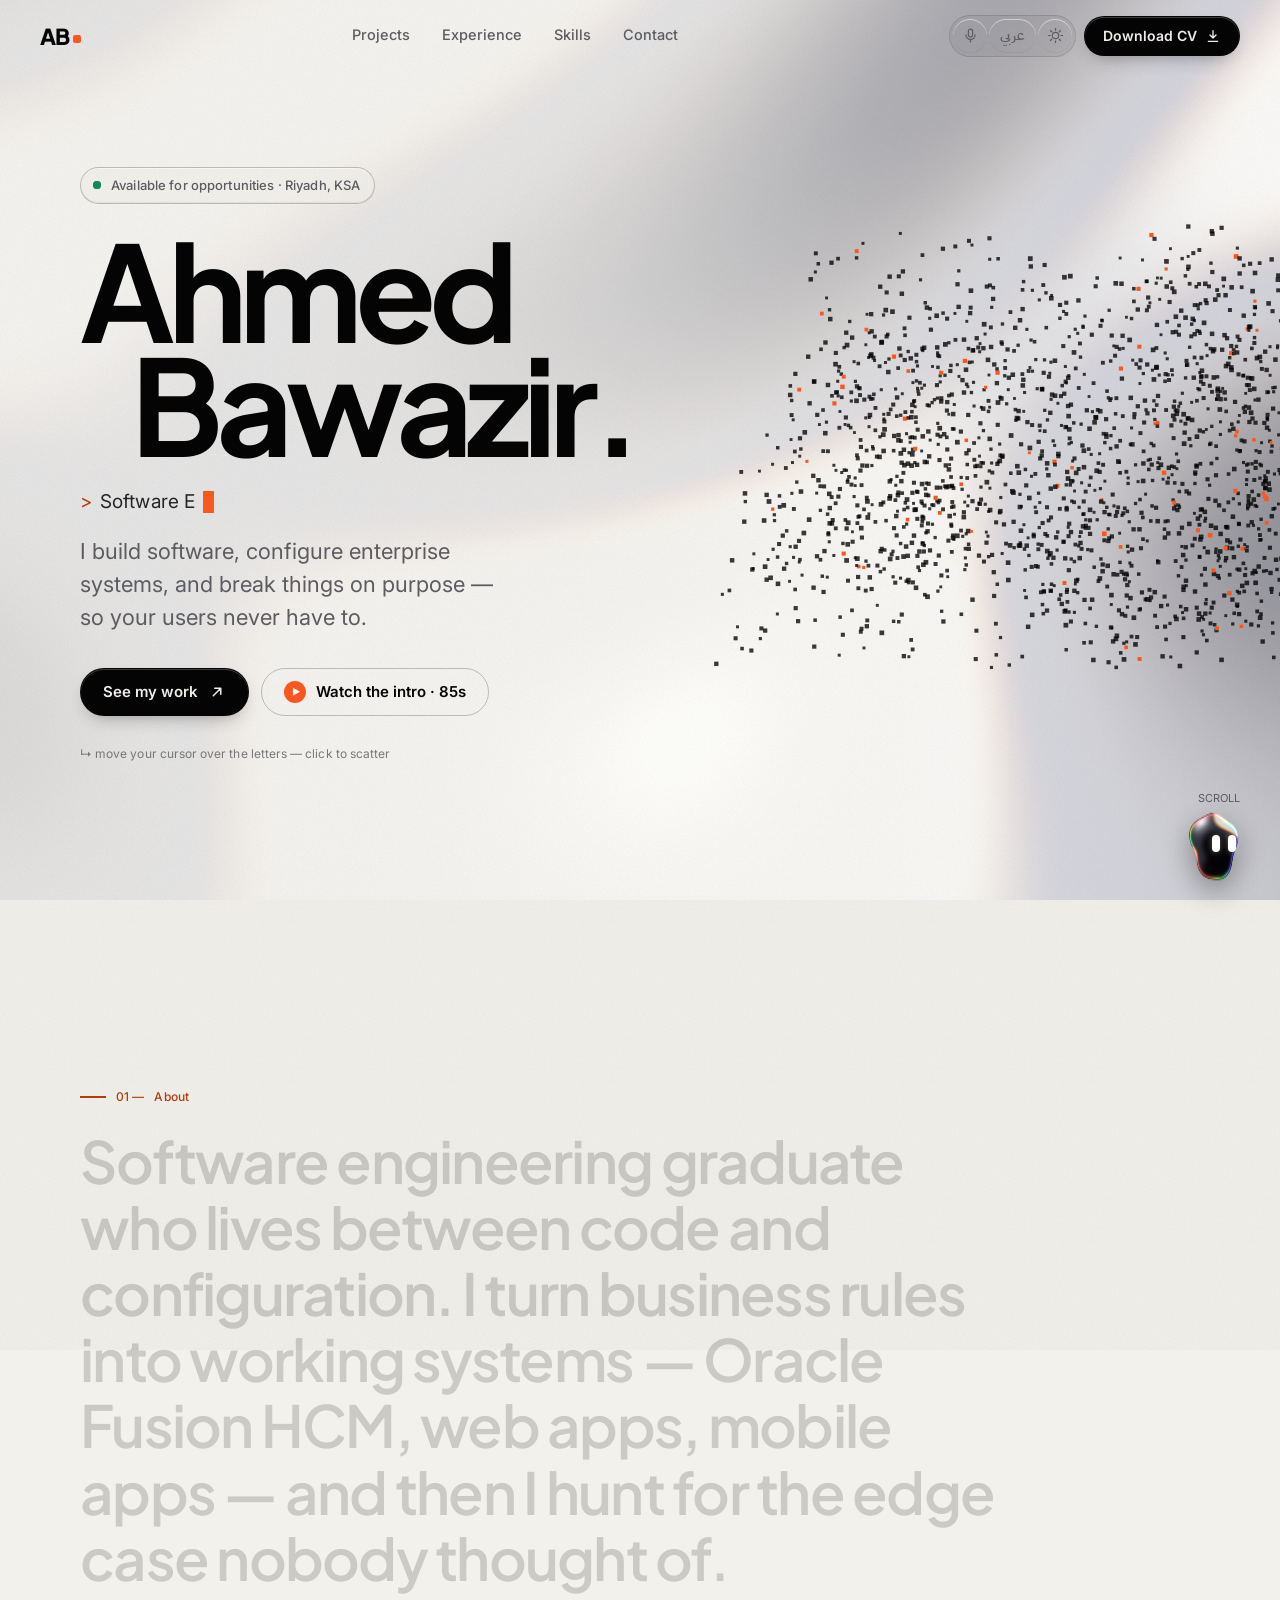
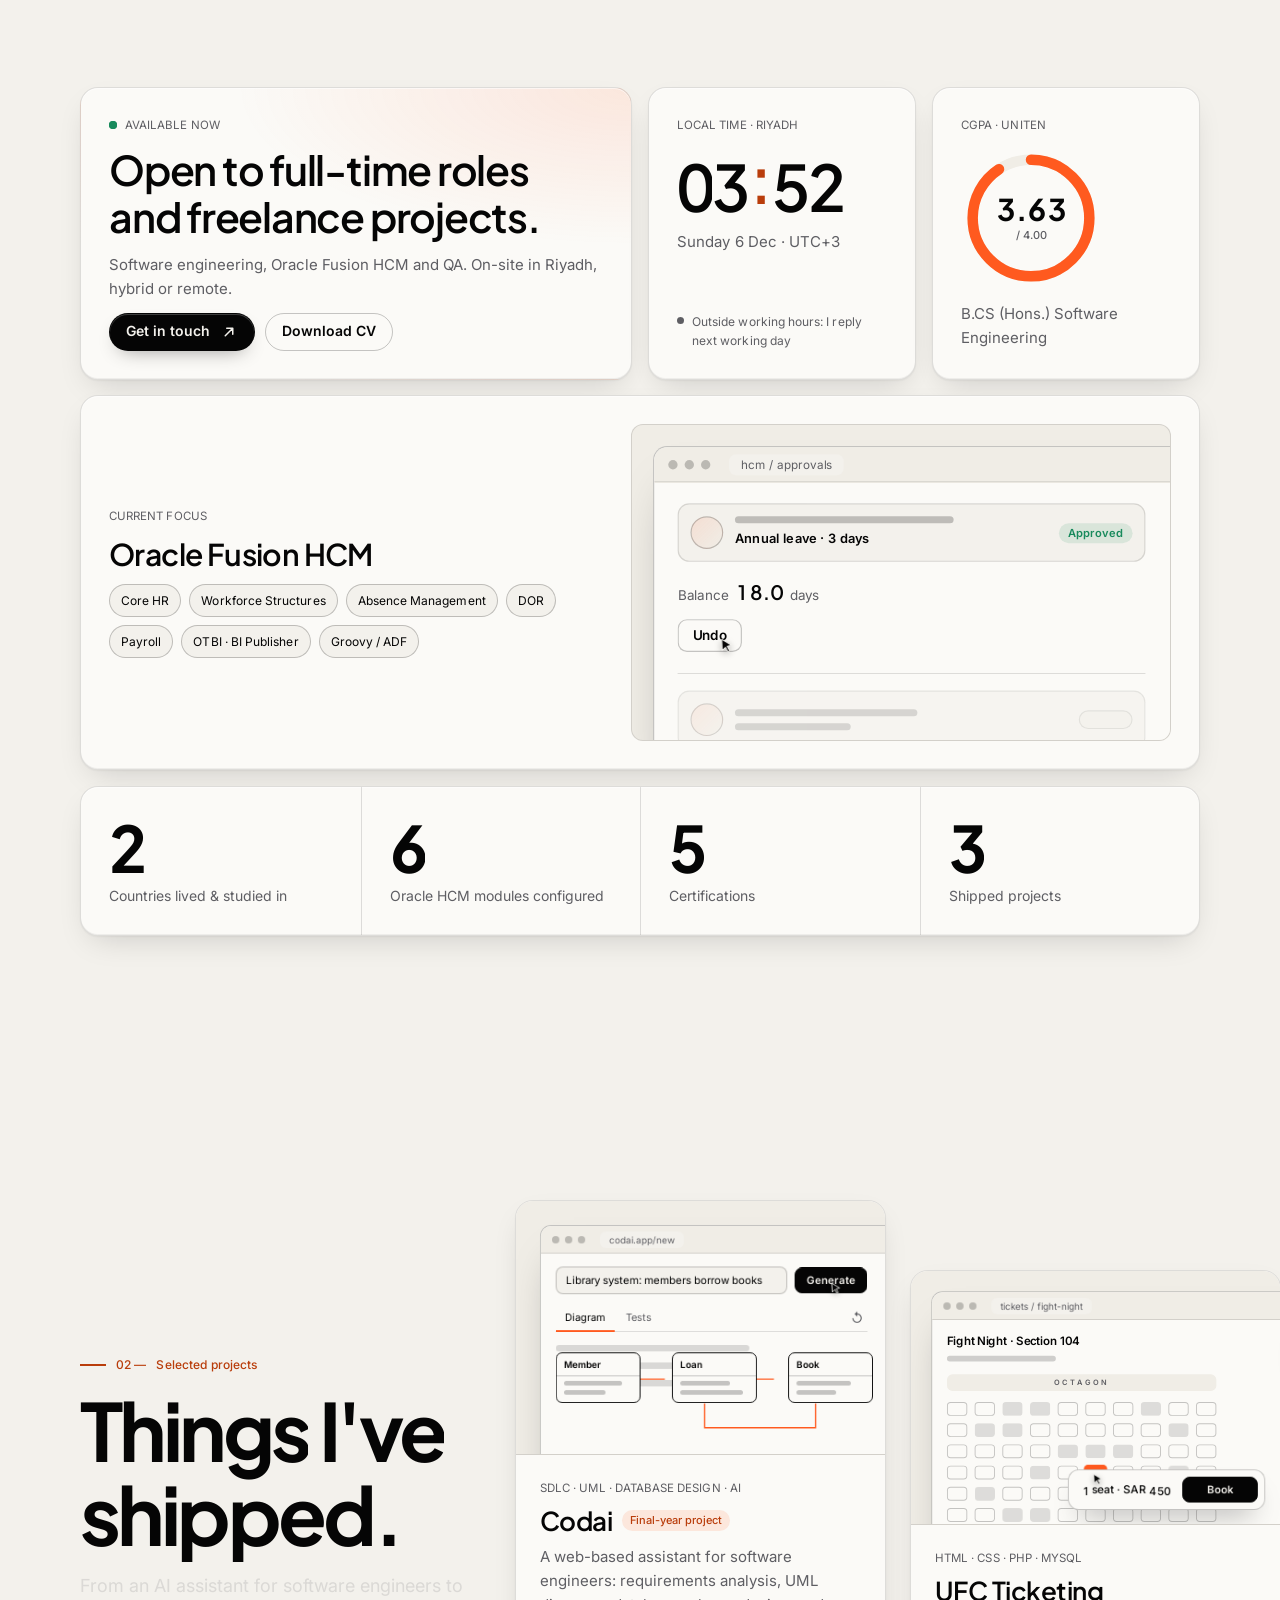
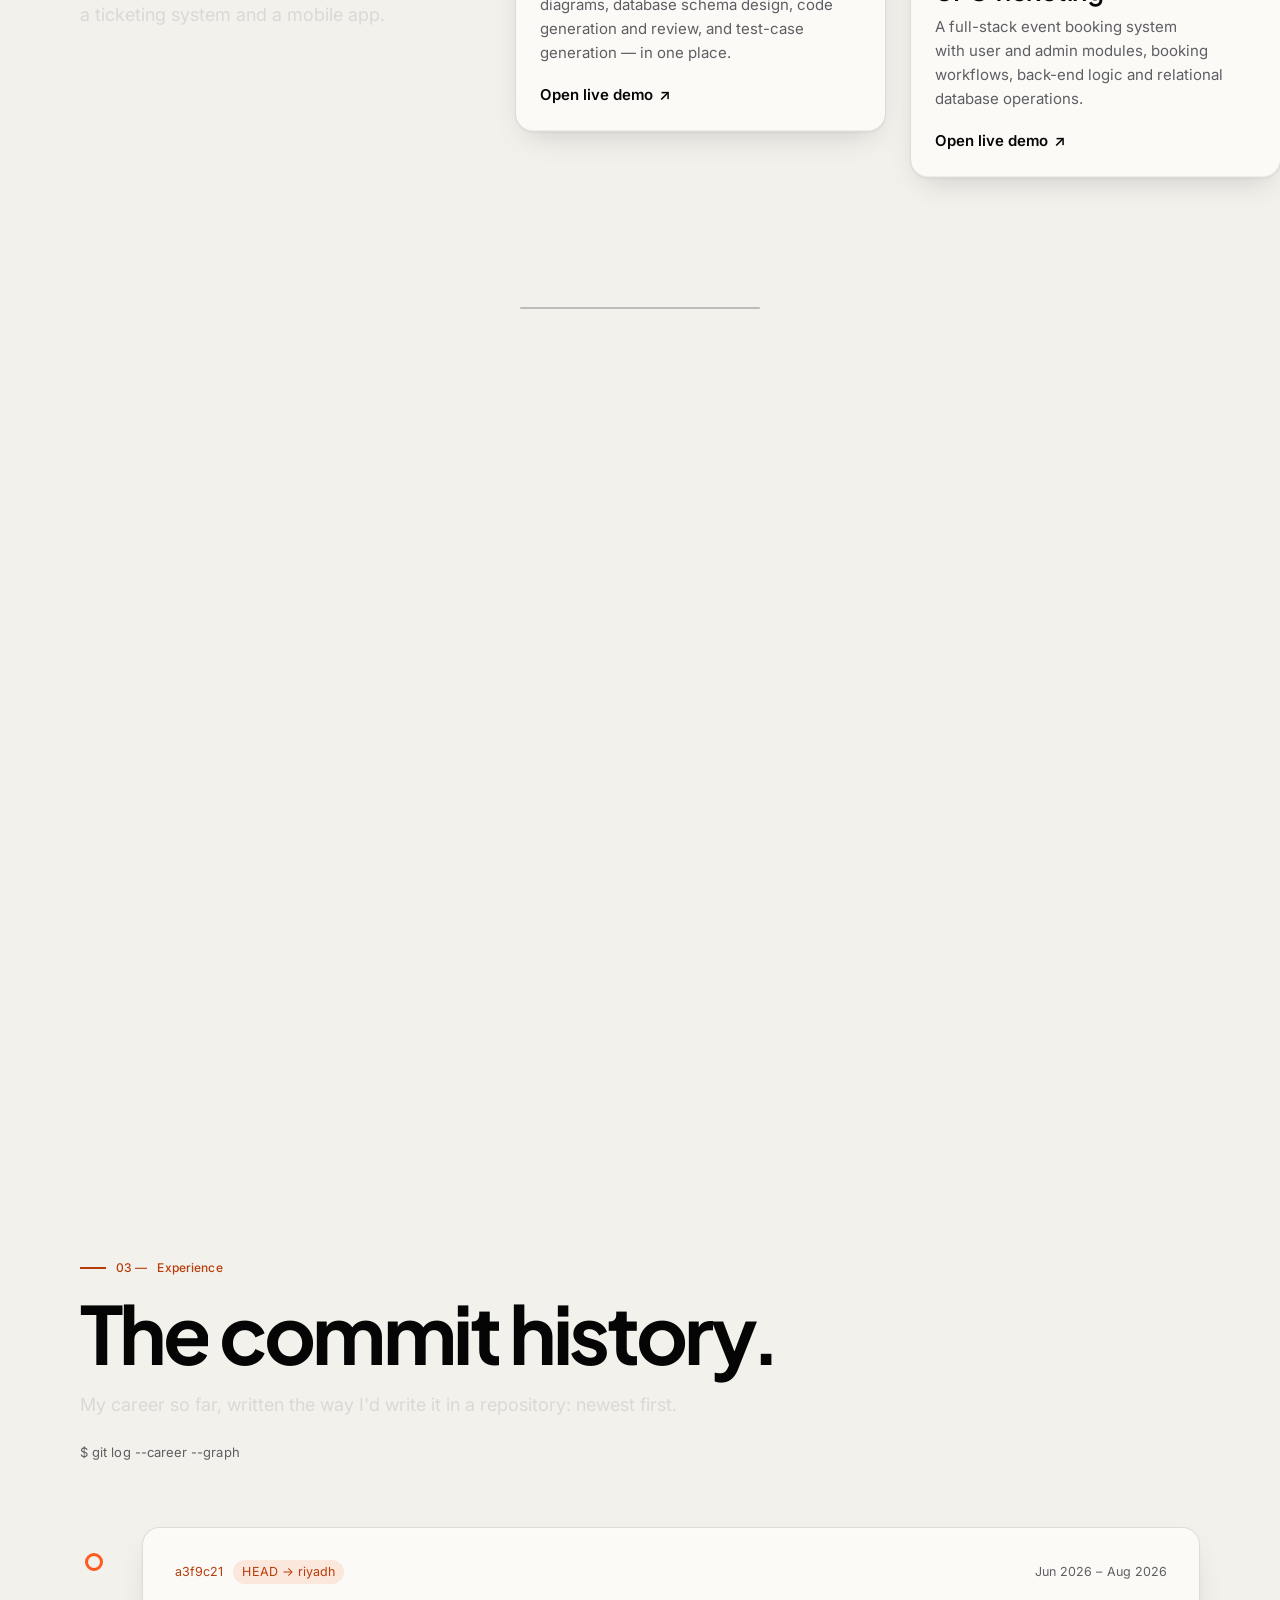
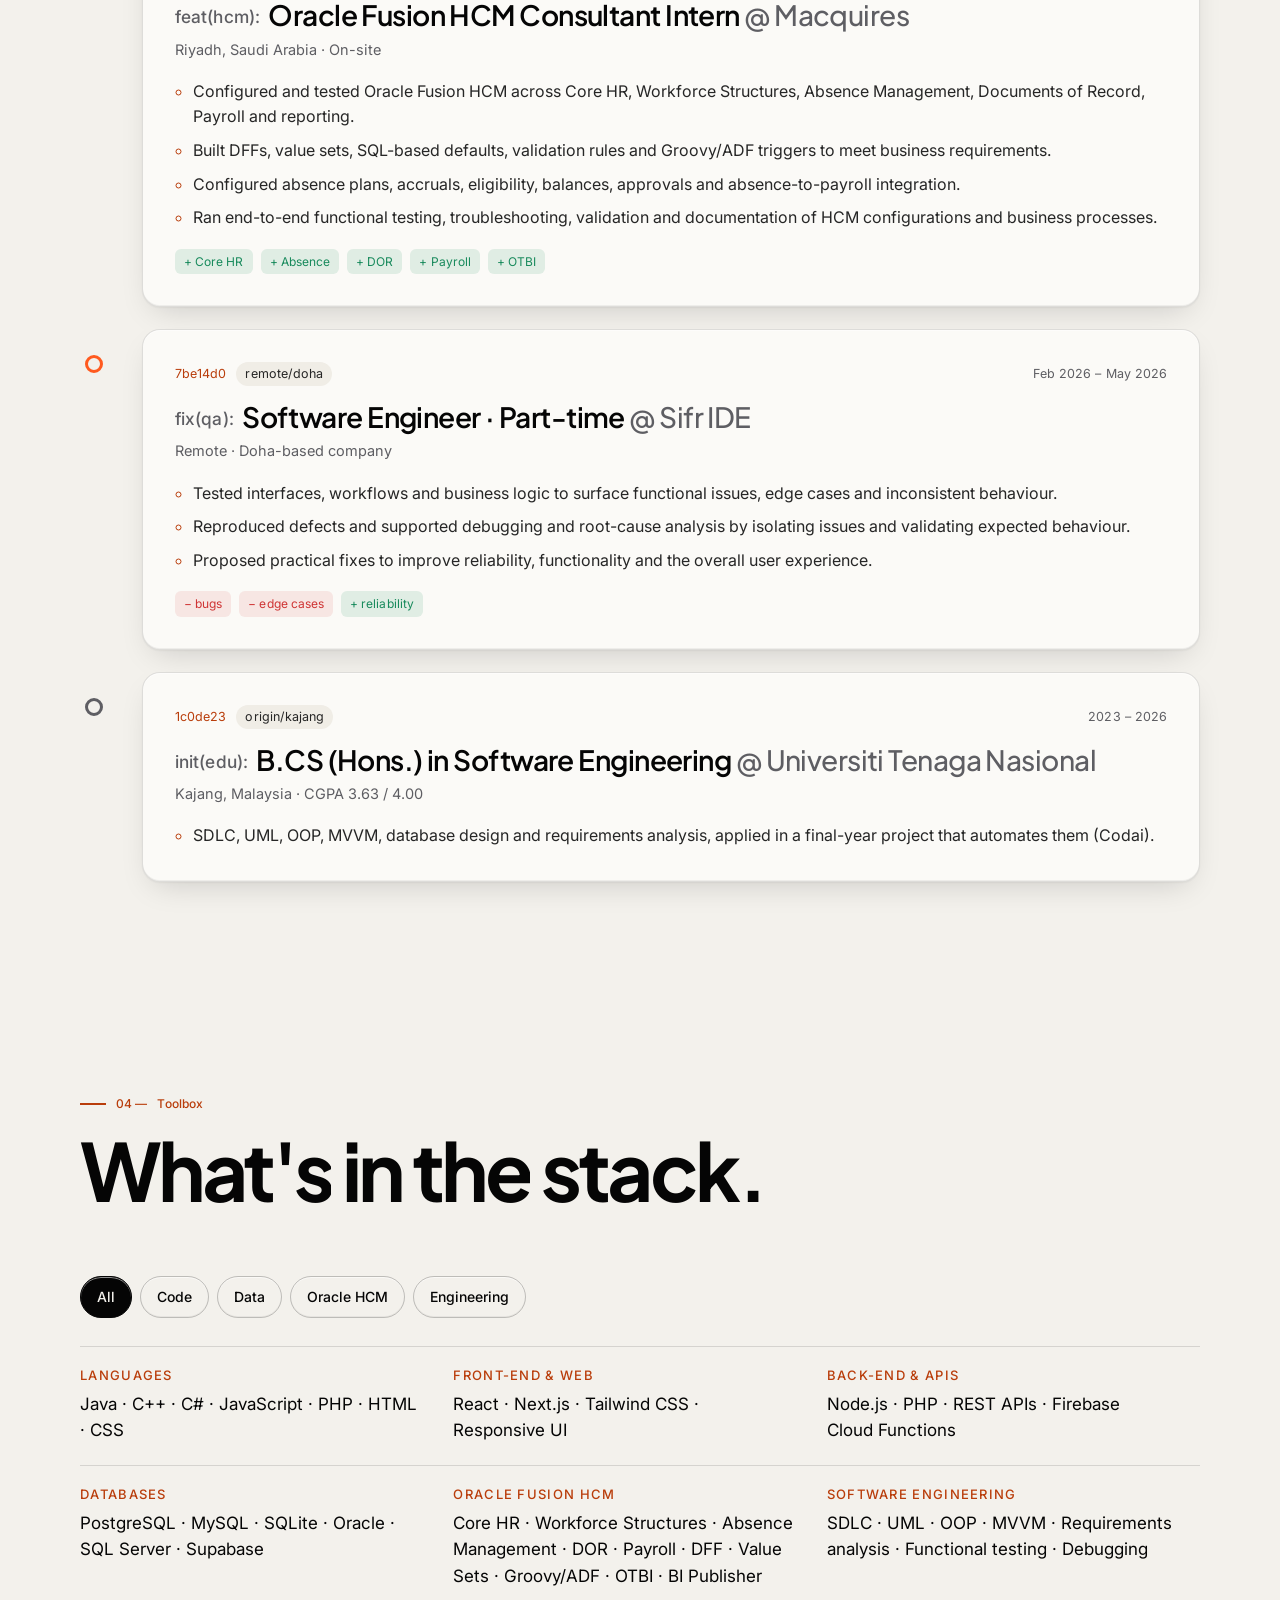
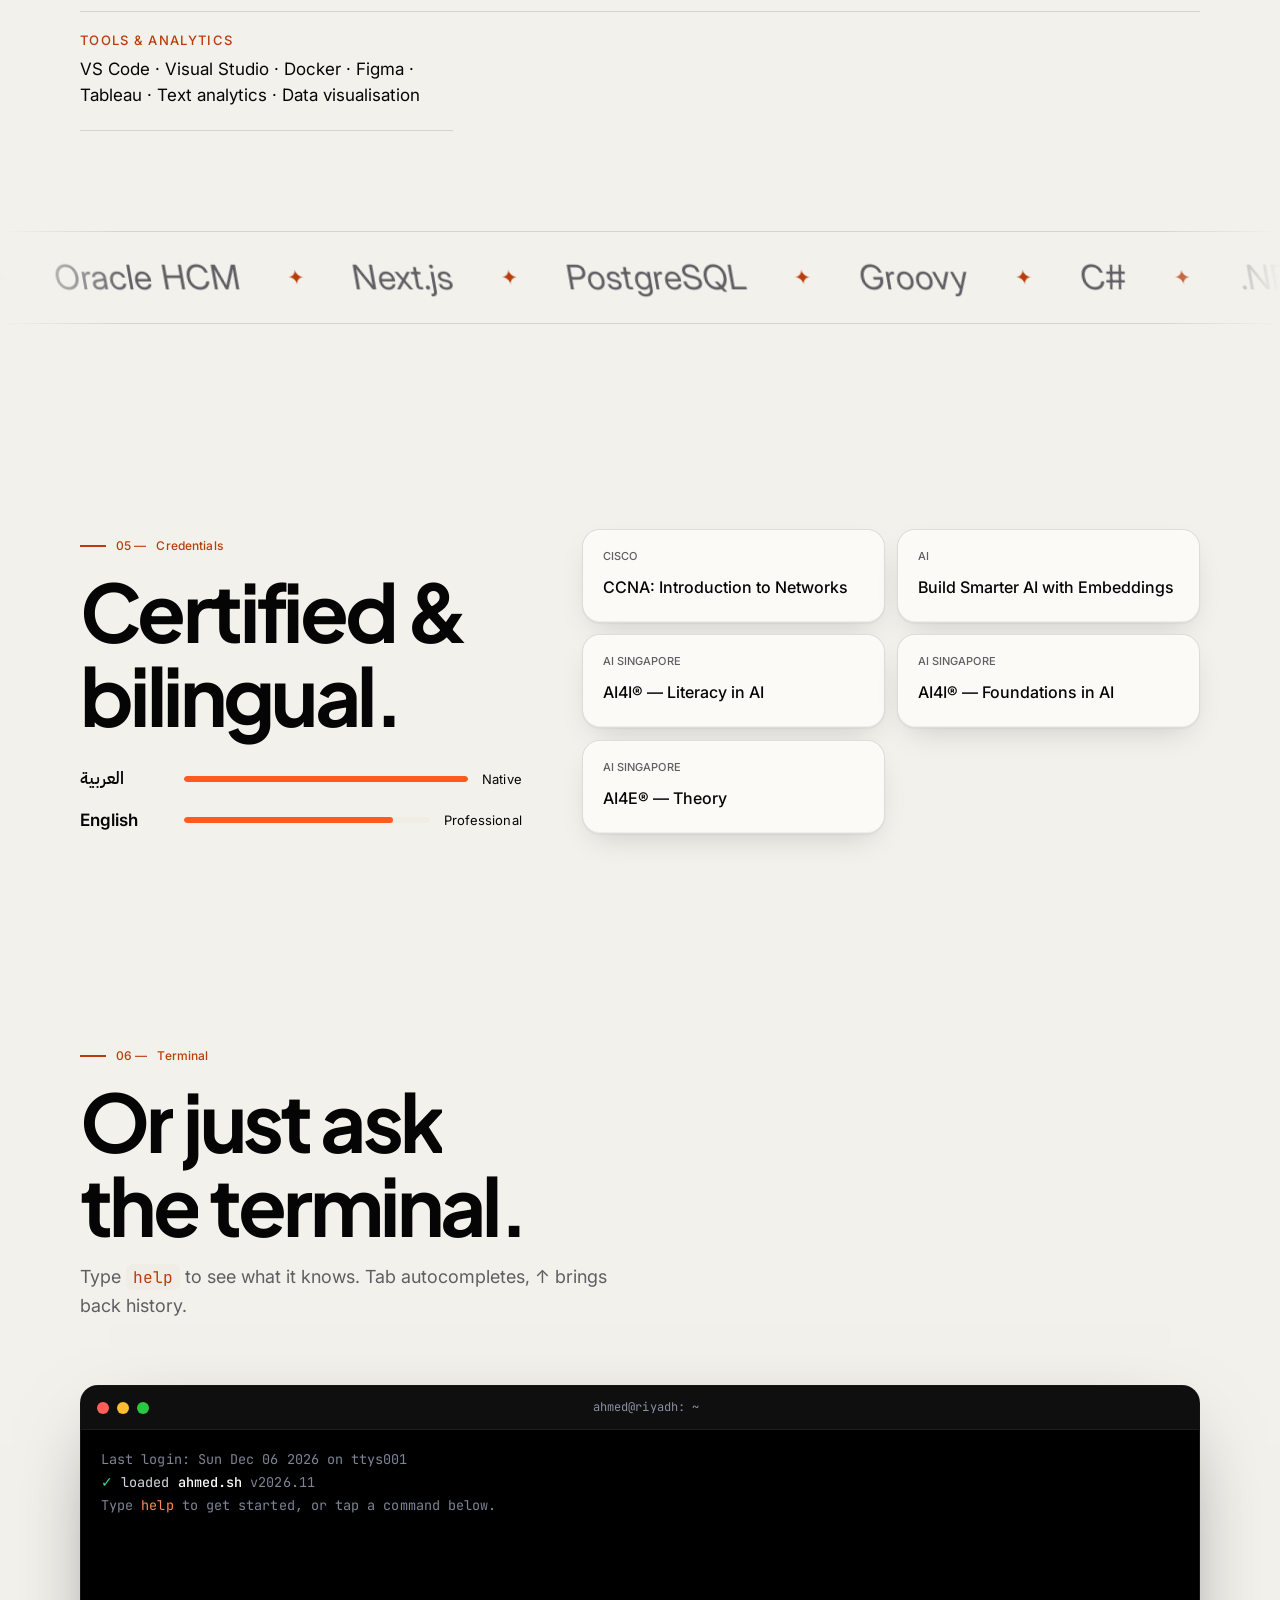
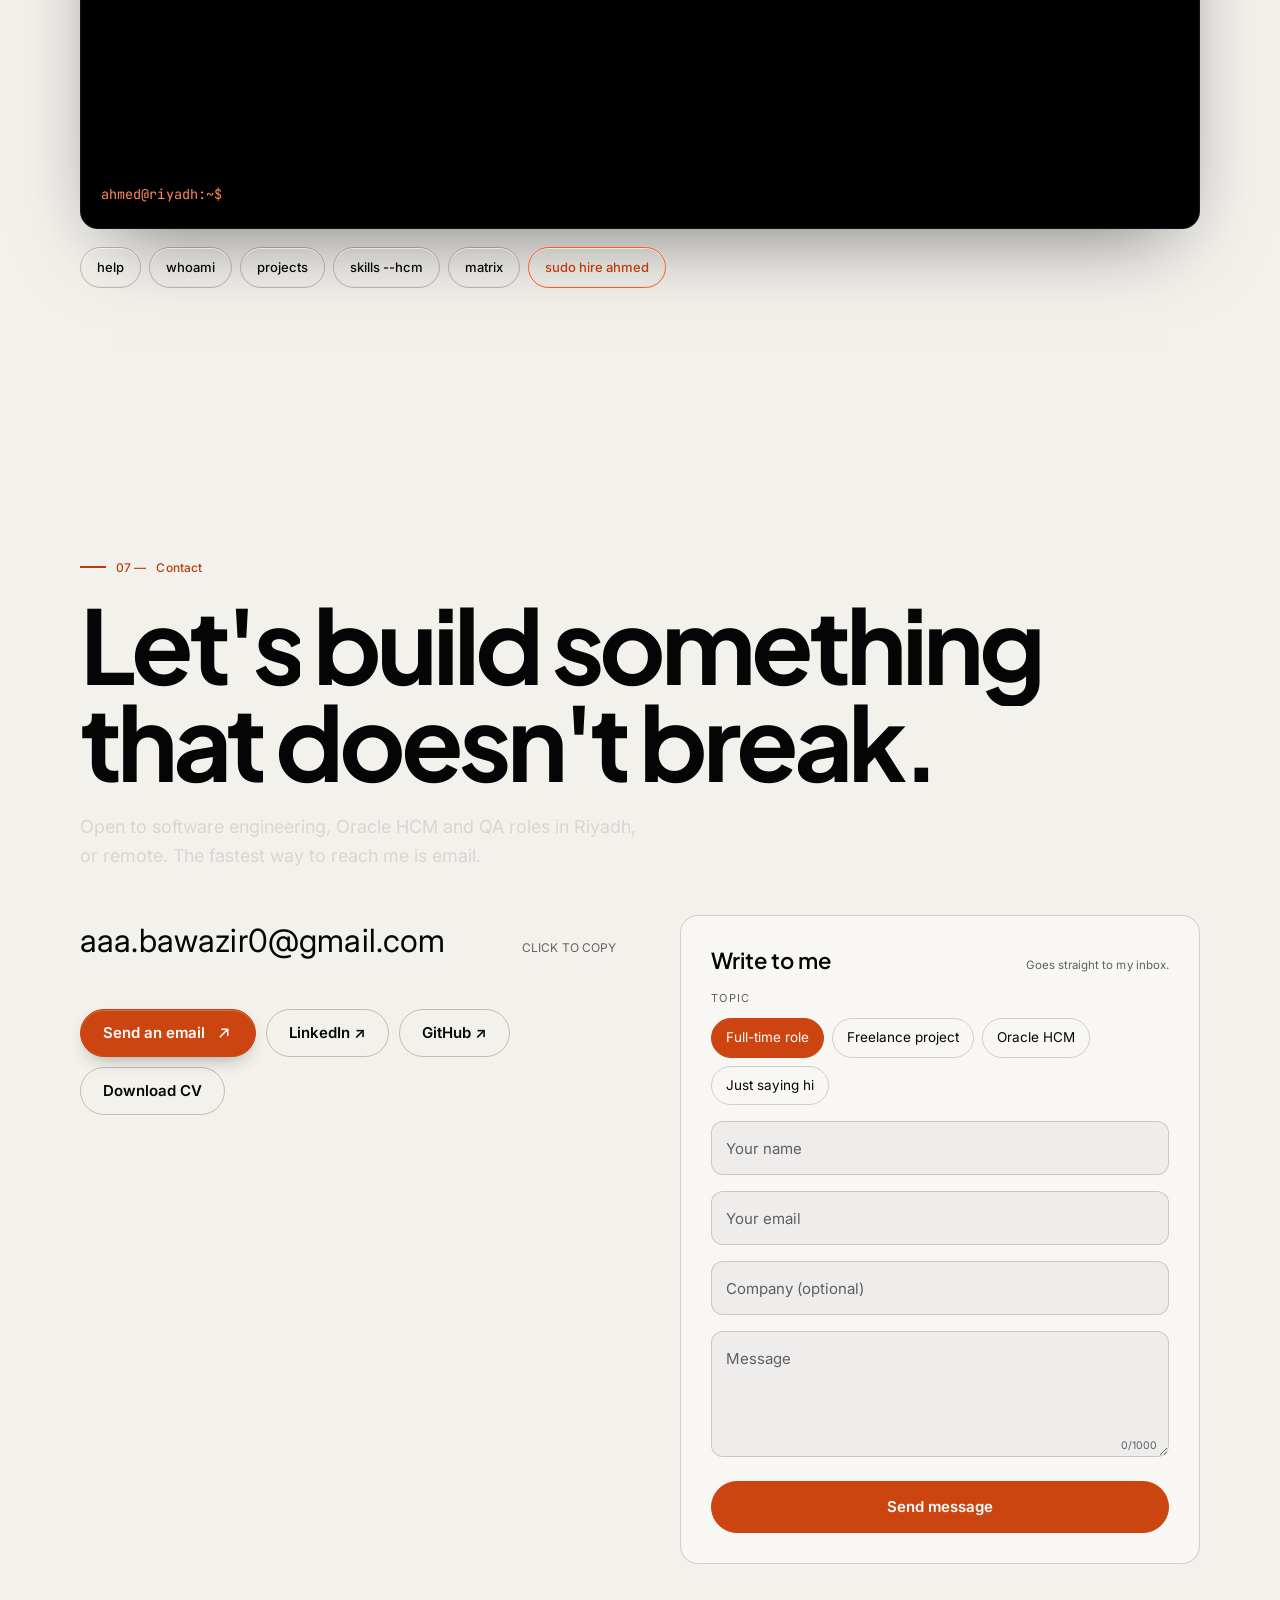
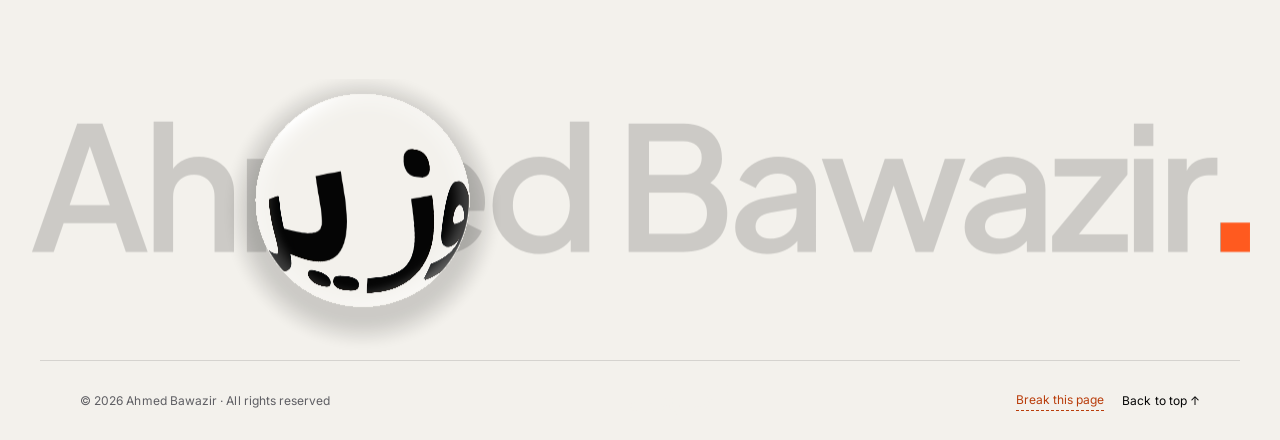
==== commit 5d91b029: "Contact form: send through Formspree instead of FormSubmit Co-Authored-By: Claude Opus 5.5 <noreply@" ====
--- a/index.html
+++ b/index.html
@@ -512,7 +512,7 @@
             <span class="field-err mono" data-i18n="form.errMsg">A short message helps — at least 10 characters.</span>
             <span class="field-count mono"><span class="cnt">0</span>/1000</span>
           </div>
-          <input type="text" name="_honey" class="cform-hp" tabindex="-1" autocomplete="off" aria-hidden="true" />
+          <input type="text" name="_gotcha" class="cform-hp" tabindex="-1" autocomplete="off" aria-hidden="true" />
           <button class="btn cform-submit" type="submit">
             <span class="cs-idle" data-i18n="form.send">Send message</span>
             <span class="cs-busy" aria-hidden="true"><span class="spinner"></span><span data-i18n="form.opening">Sending…</span></span>
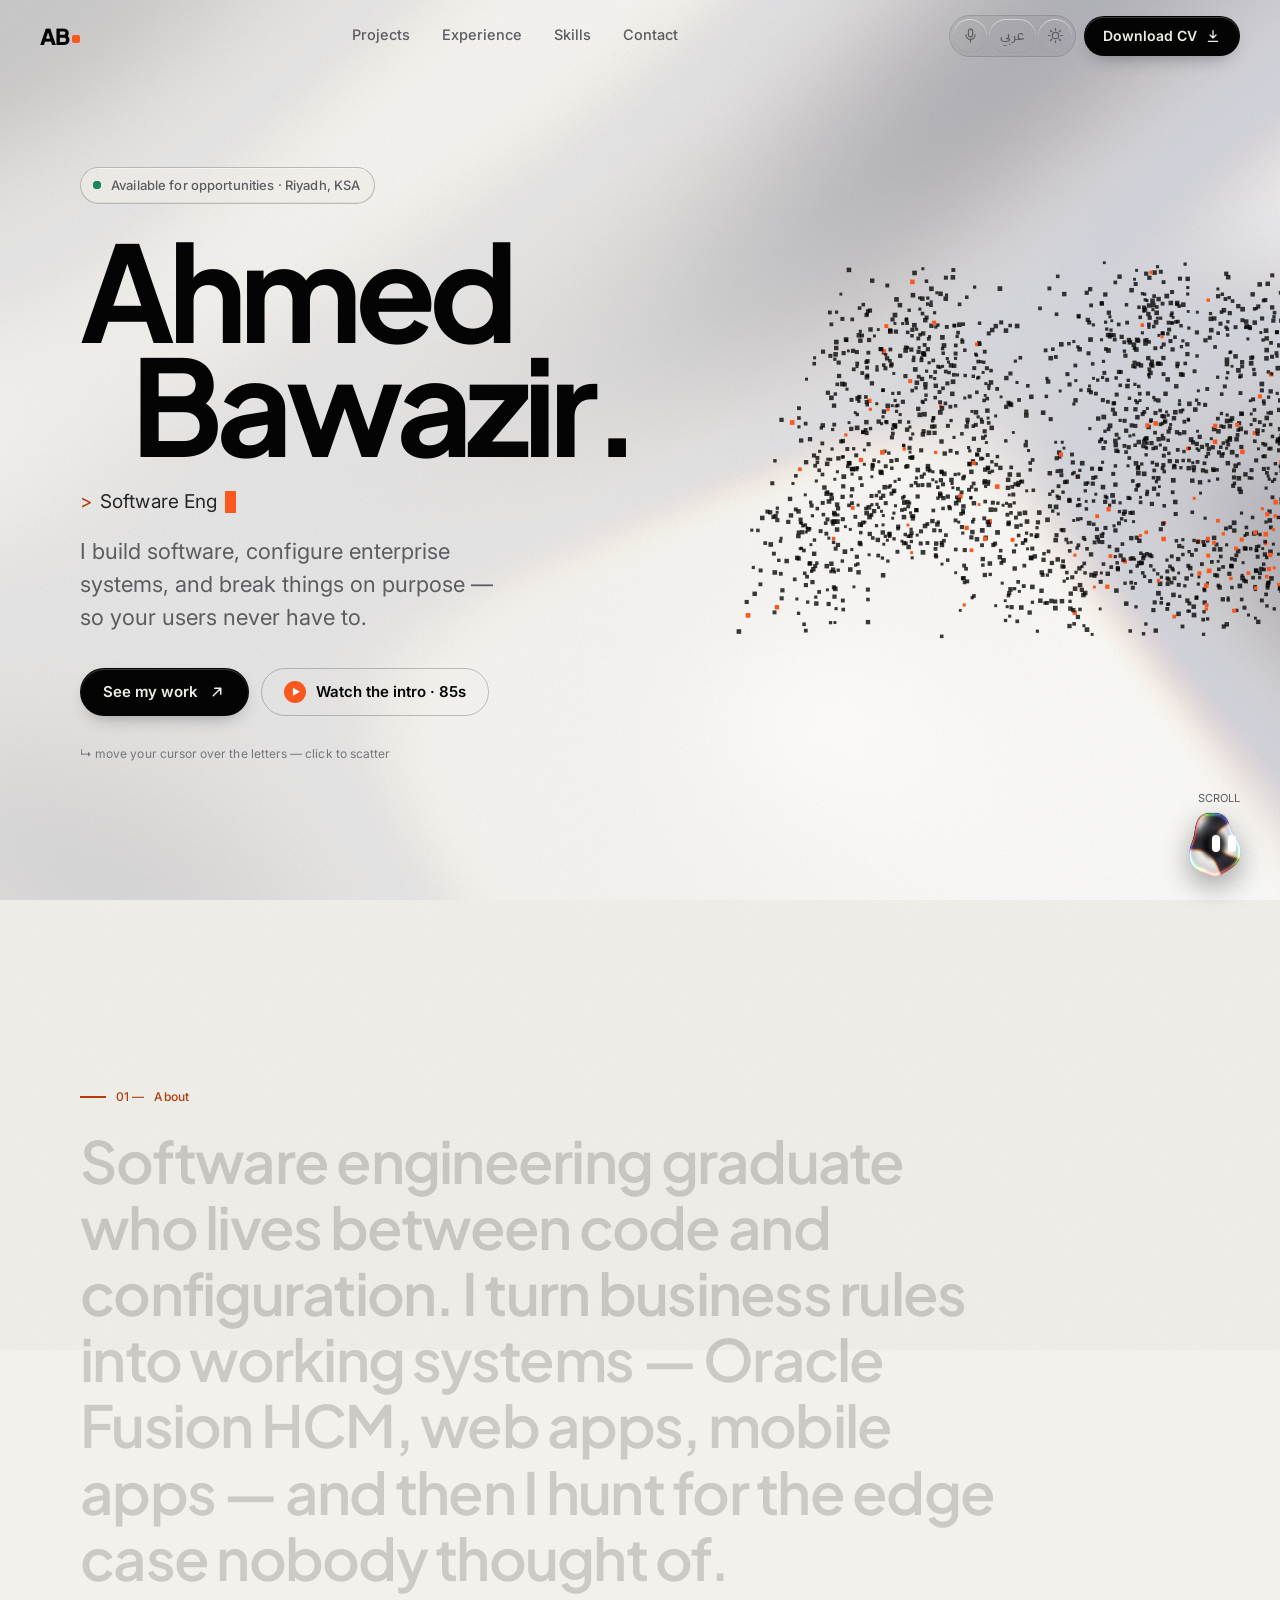
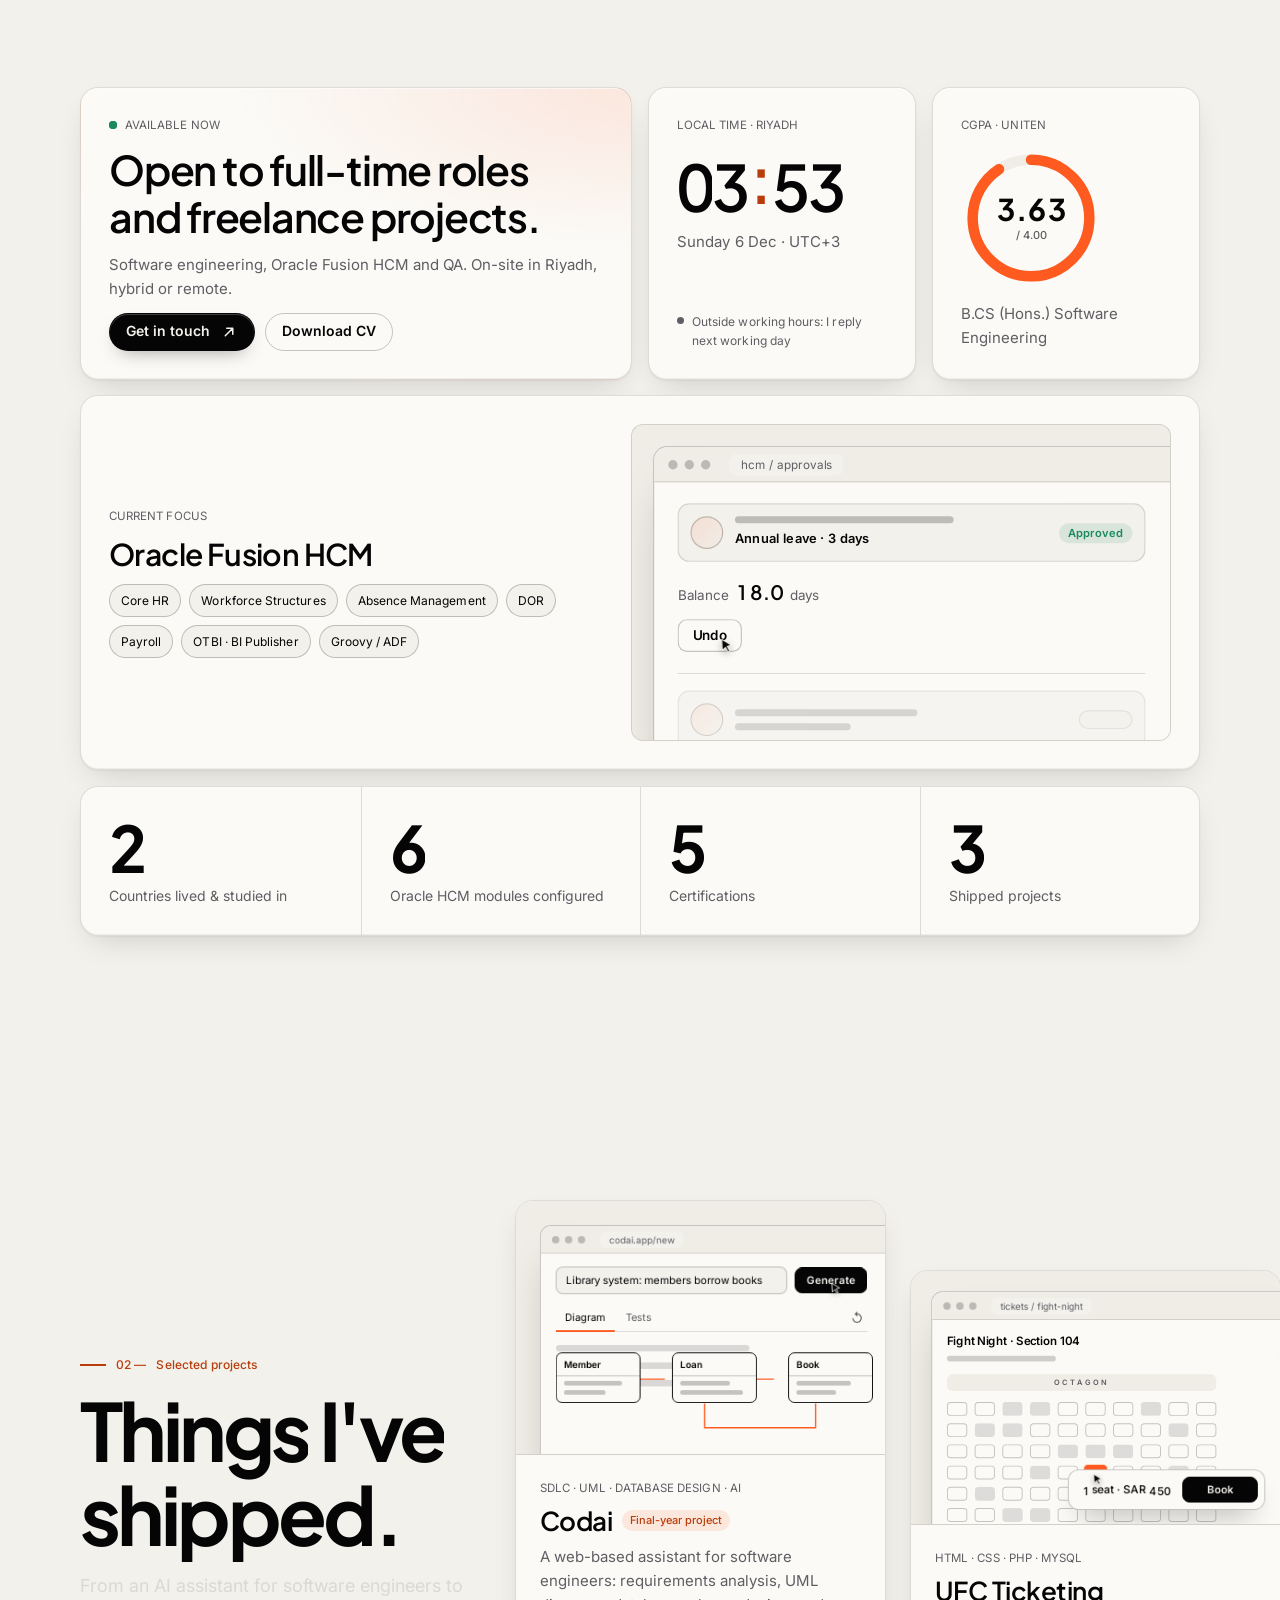
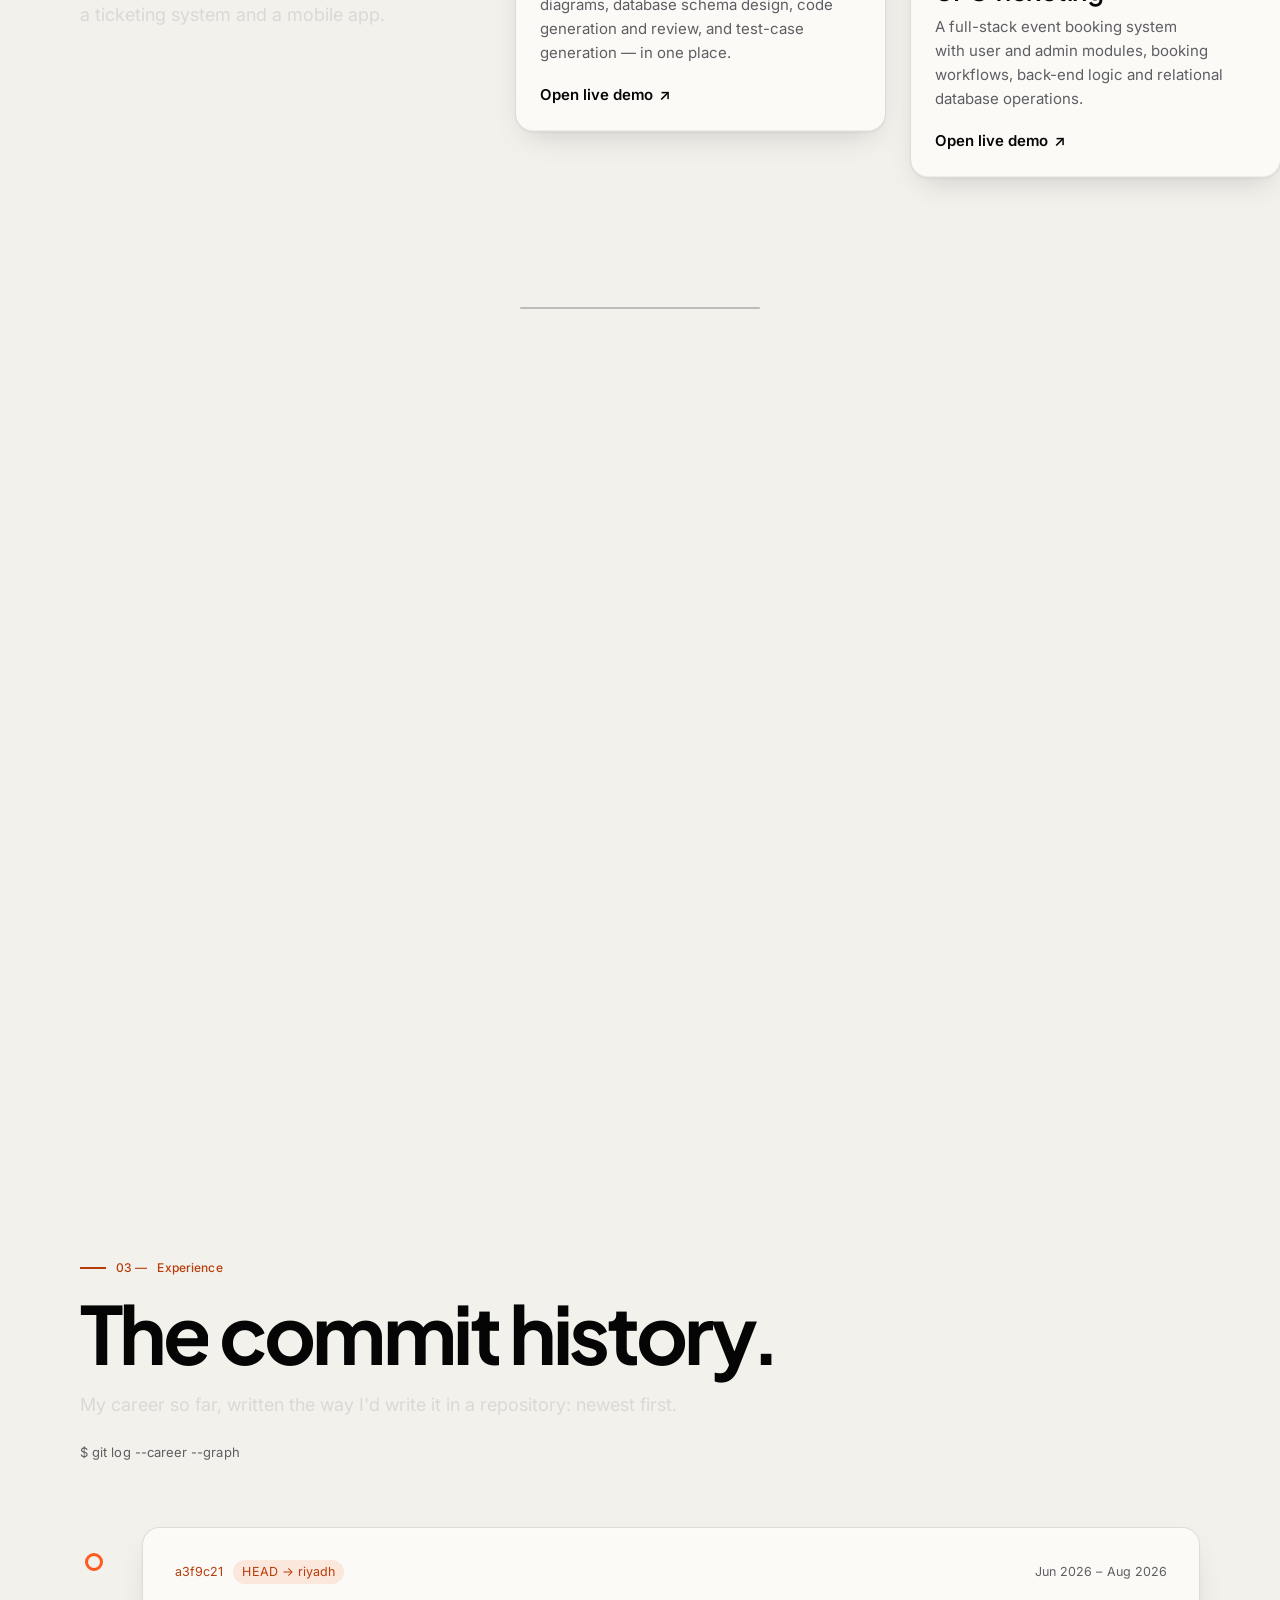
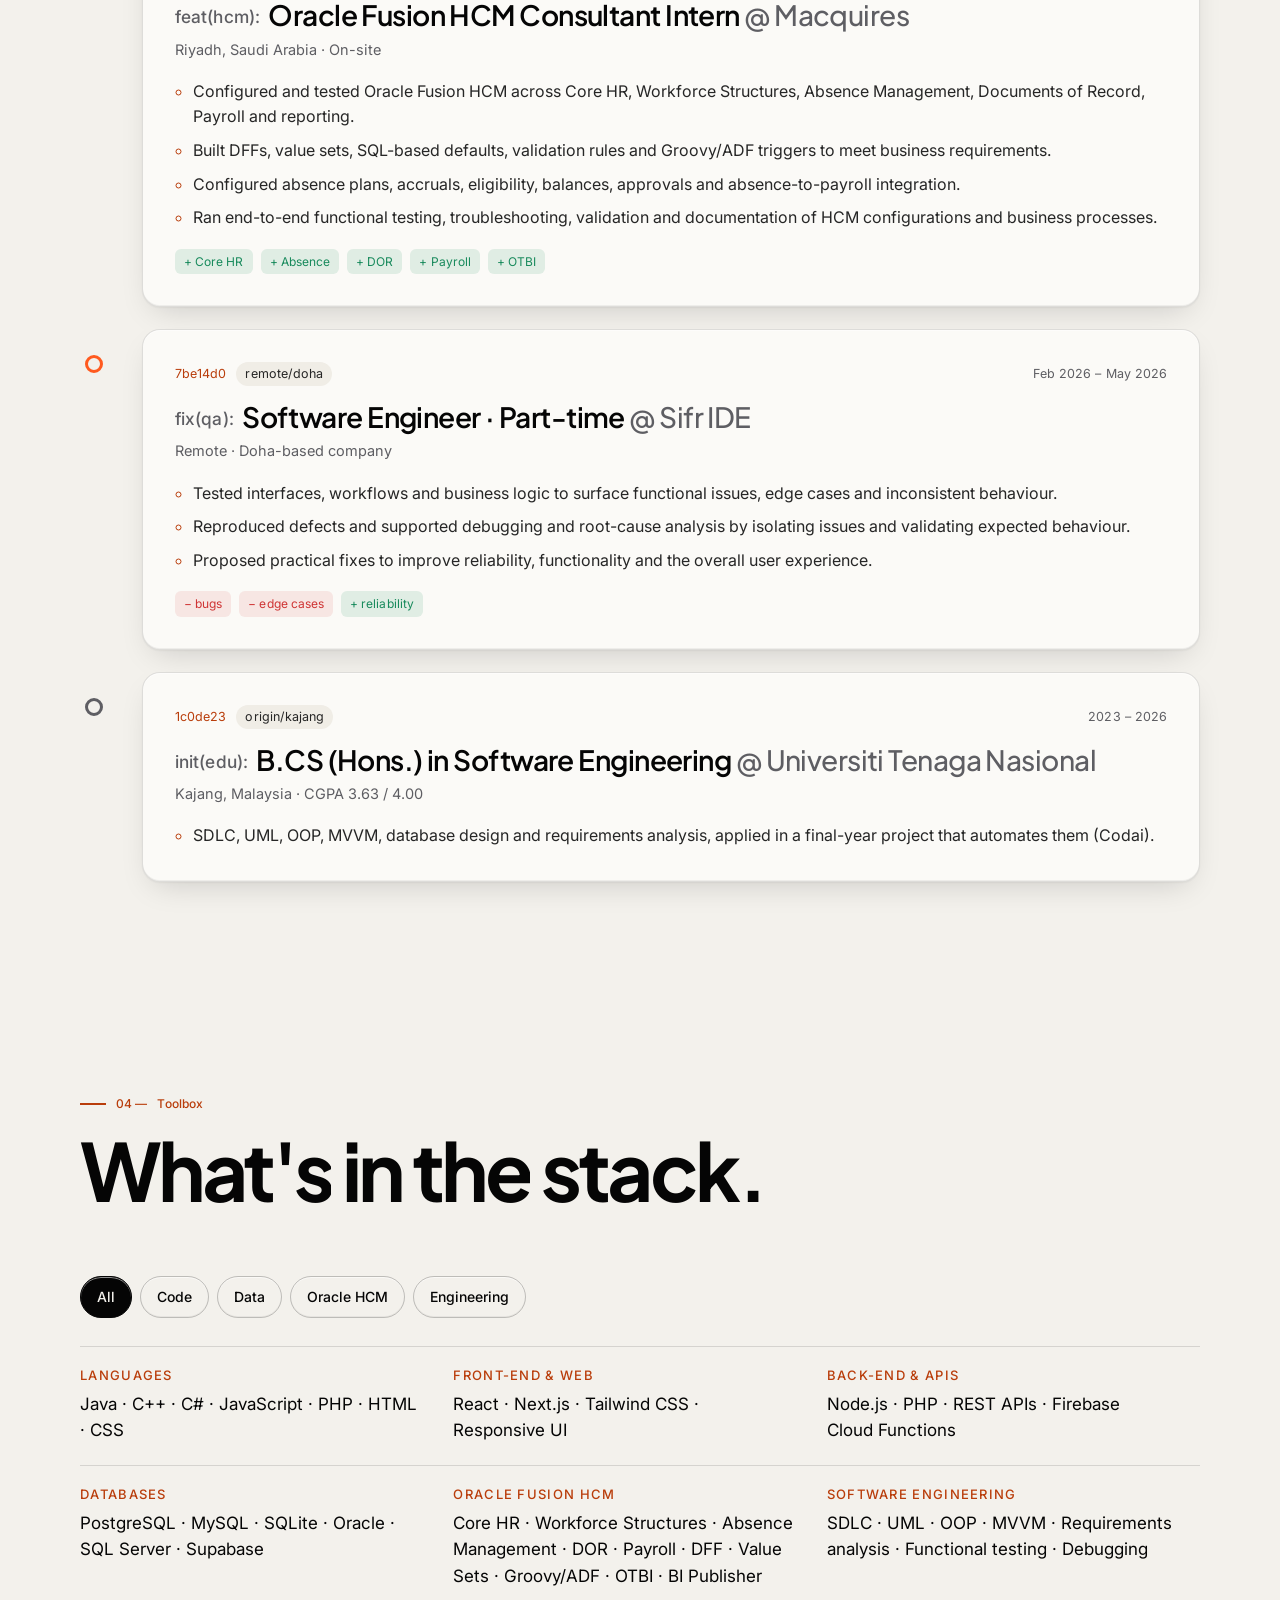
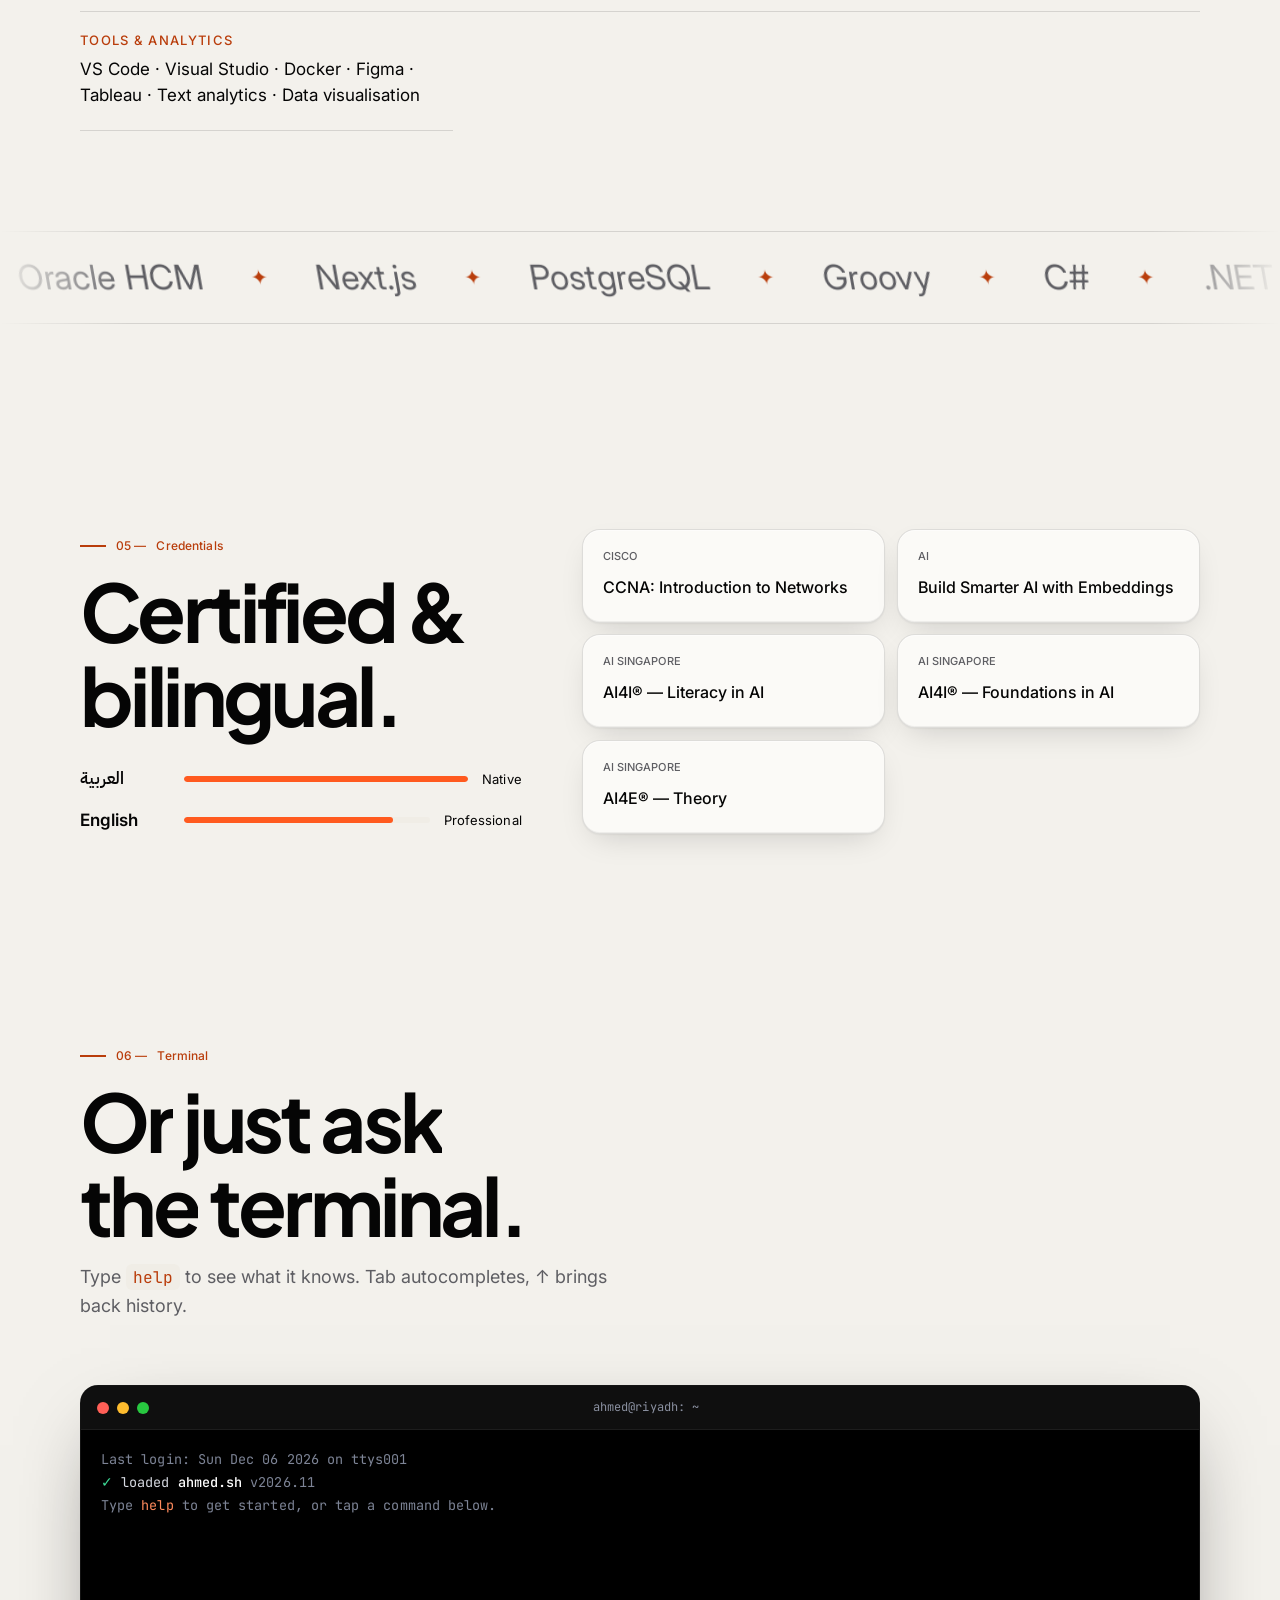
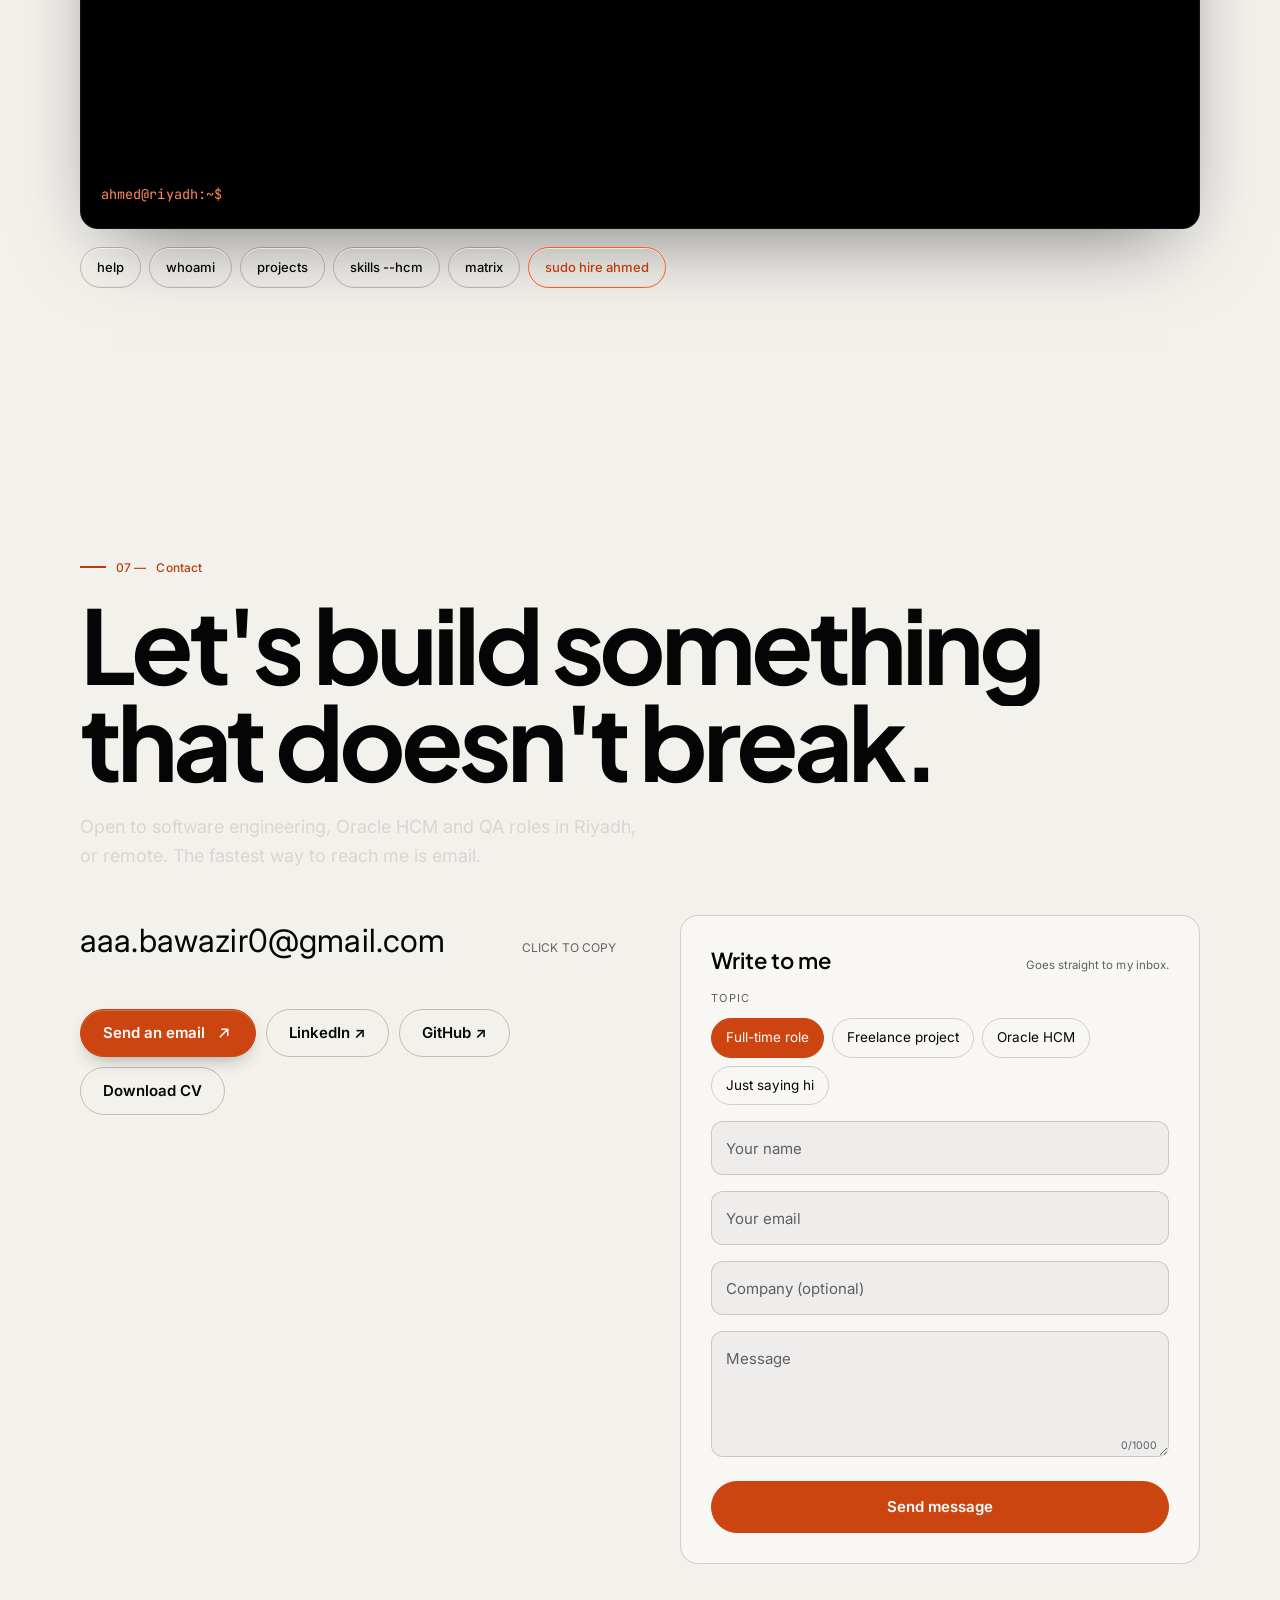
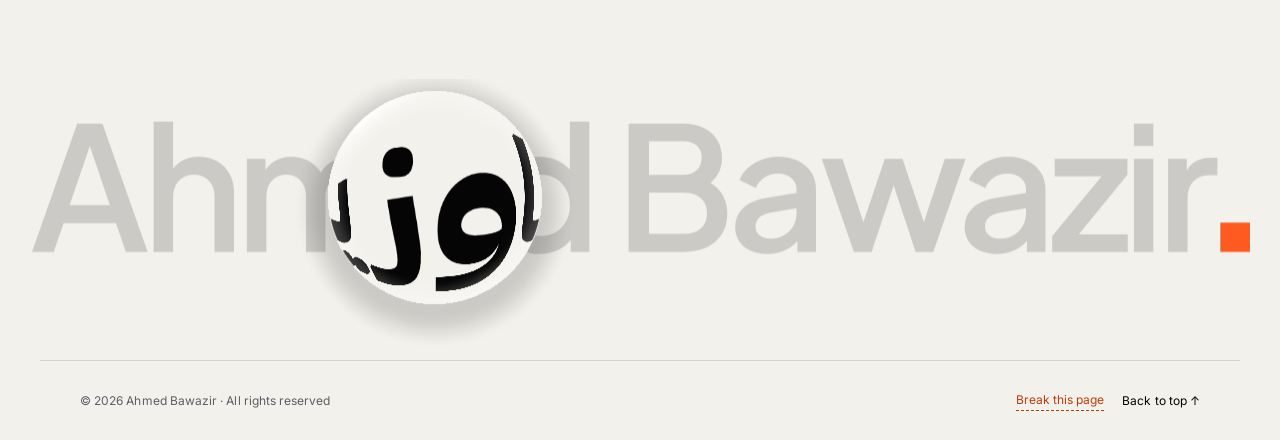
==== commit cbdf4335: "Custom domain ahmedbawazir.dev: CNAME, canonical and share URLs, robots.txt and sitemap Co-Authored-" ====
--- a/index.html
+++ b/index.html
@@ -14,13 +14,13 @@
   <meta property="og:type" content="website" />
   <meta property="og:title" content="Ahmed Bawazir — Software Engineer" />
   <meta property="og:description" content="I build software, configure enterprise systems, and break things on purpose — so users never have to." />
-  <meta property="og:image" content="https://aaaprog.github.io/portfolio/assets/og.png" />
+  <meta property="og:image" content="https://ahmedbawazir.dev/assets/og.png" />
   <meta property="og:image:width" content="1200" />
   <meta property="og:image:height" content="630" />
-  <meta property="og:url" content="https://aaaprog.github.io/portfolio/" />
+  <meta property="og:url" content="https://ahmedbawazir.dev/" />
   <meta property="og:site_name" content="Ahmed Bawazir" />
-  <meta name="twitter:image" content="https://aaaprog.github.io/portfolio/assets/og.png" />
-  <link rel="canonical" href="https://aaaprog.github.io/portfolio/" />
+  <meta name="twitter:image" content="https://ahmedbawazir.dev/assets/og.png" />
+  <link rel="canonical" href="https://ahmedbawazir.dev/" />
   <meta name="twitter:card" content="summary_large_image" />
   <script type="application/ld+json">
   {
@@ -31,7 +31,7 @@
     "address": { "@type": "PostalAddress", "addressLocality": "Riyadh", "addressCountry": "SA" },
     "alumniOf": { "@type": "CollegeOrUniversity", "name": "Universiti Tenaga Nasional" },
     "email": "mailto:aaa.bawazir0@gmail.com",
-    "url": "https://aaaprog.github.io/portfolio/",
+    "url": "https://ahmedbawazir.dev/",
     "sameAs": ["https://www.linkedin.com/in/ahmed-bawazir-14b472383/", "https://github.com/aaaprog"],
     "knowsAbout": ["Software engineering", "Oracle Fusion HCM", "Absence Management", "Software testing", "React", "Next.js", "SQL", "UML"],
     "knowsLanguage": ["ar", "en"]
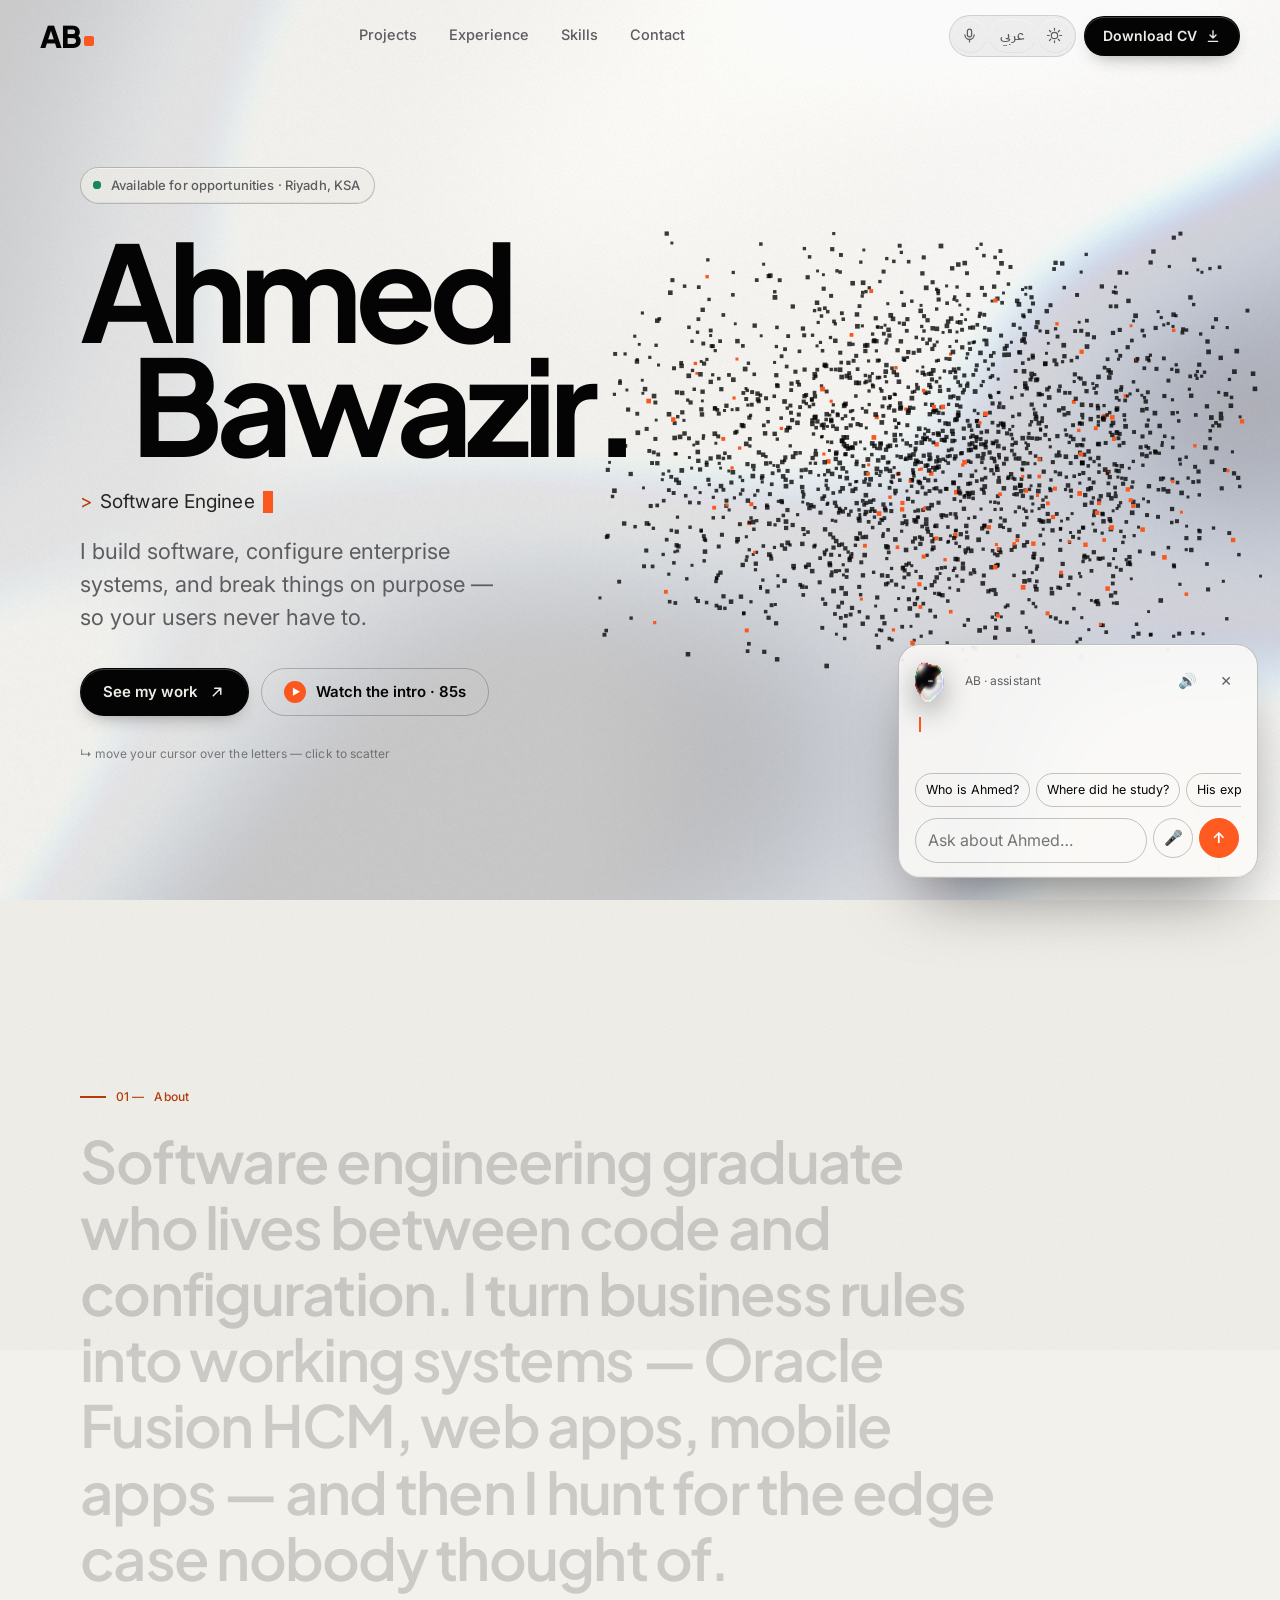
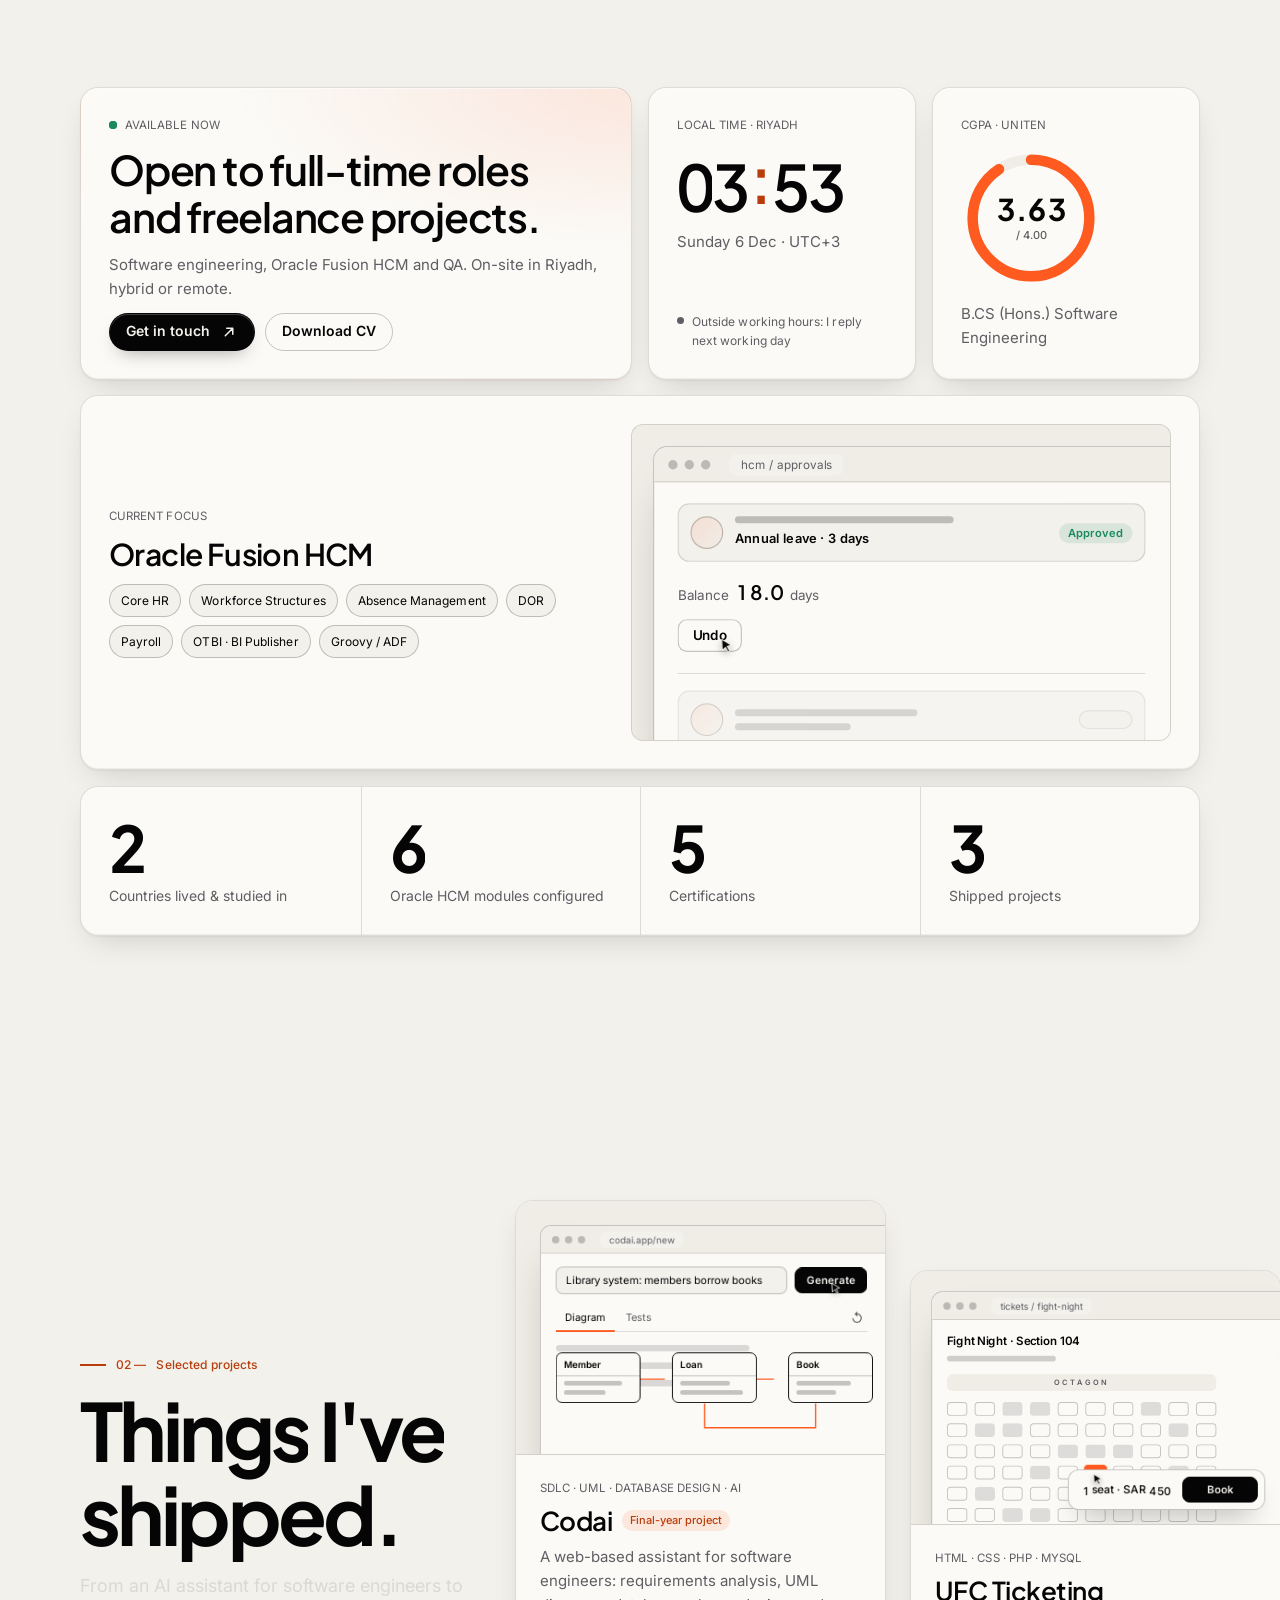
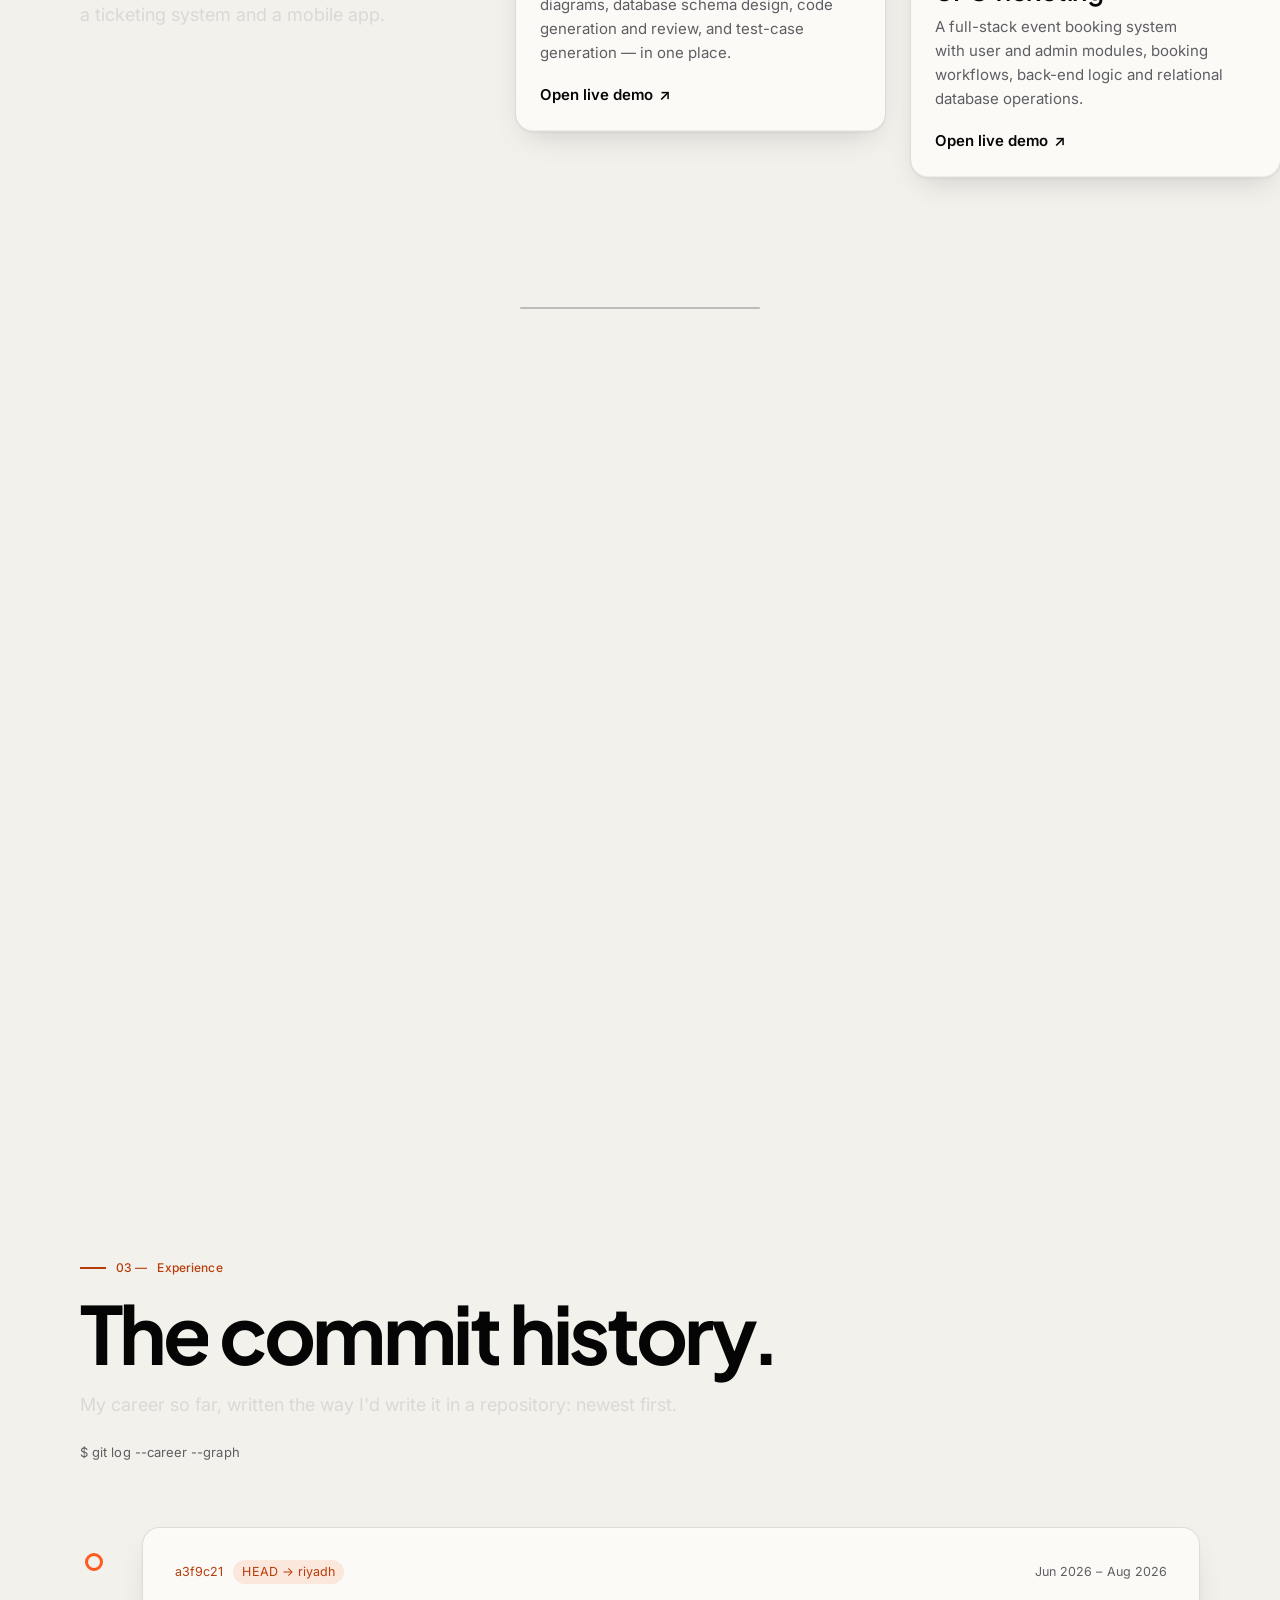
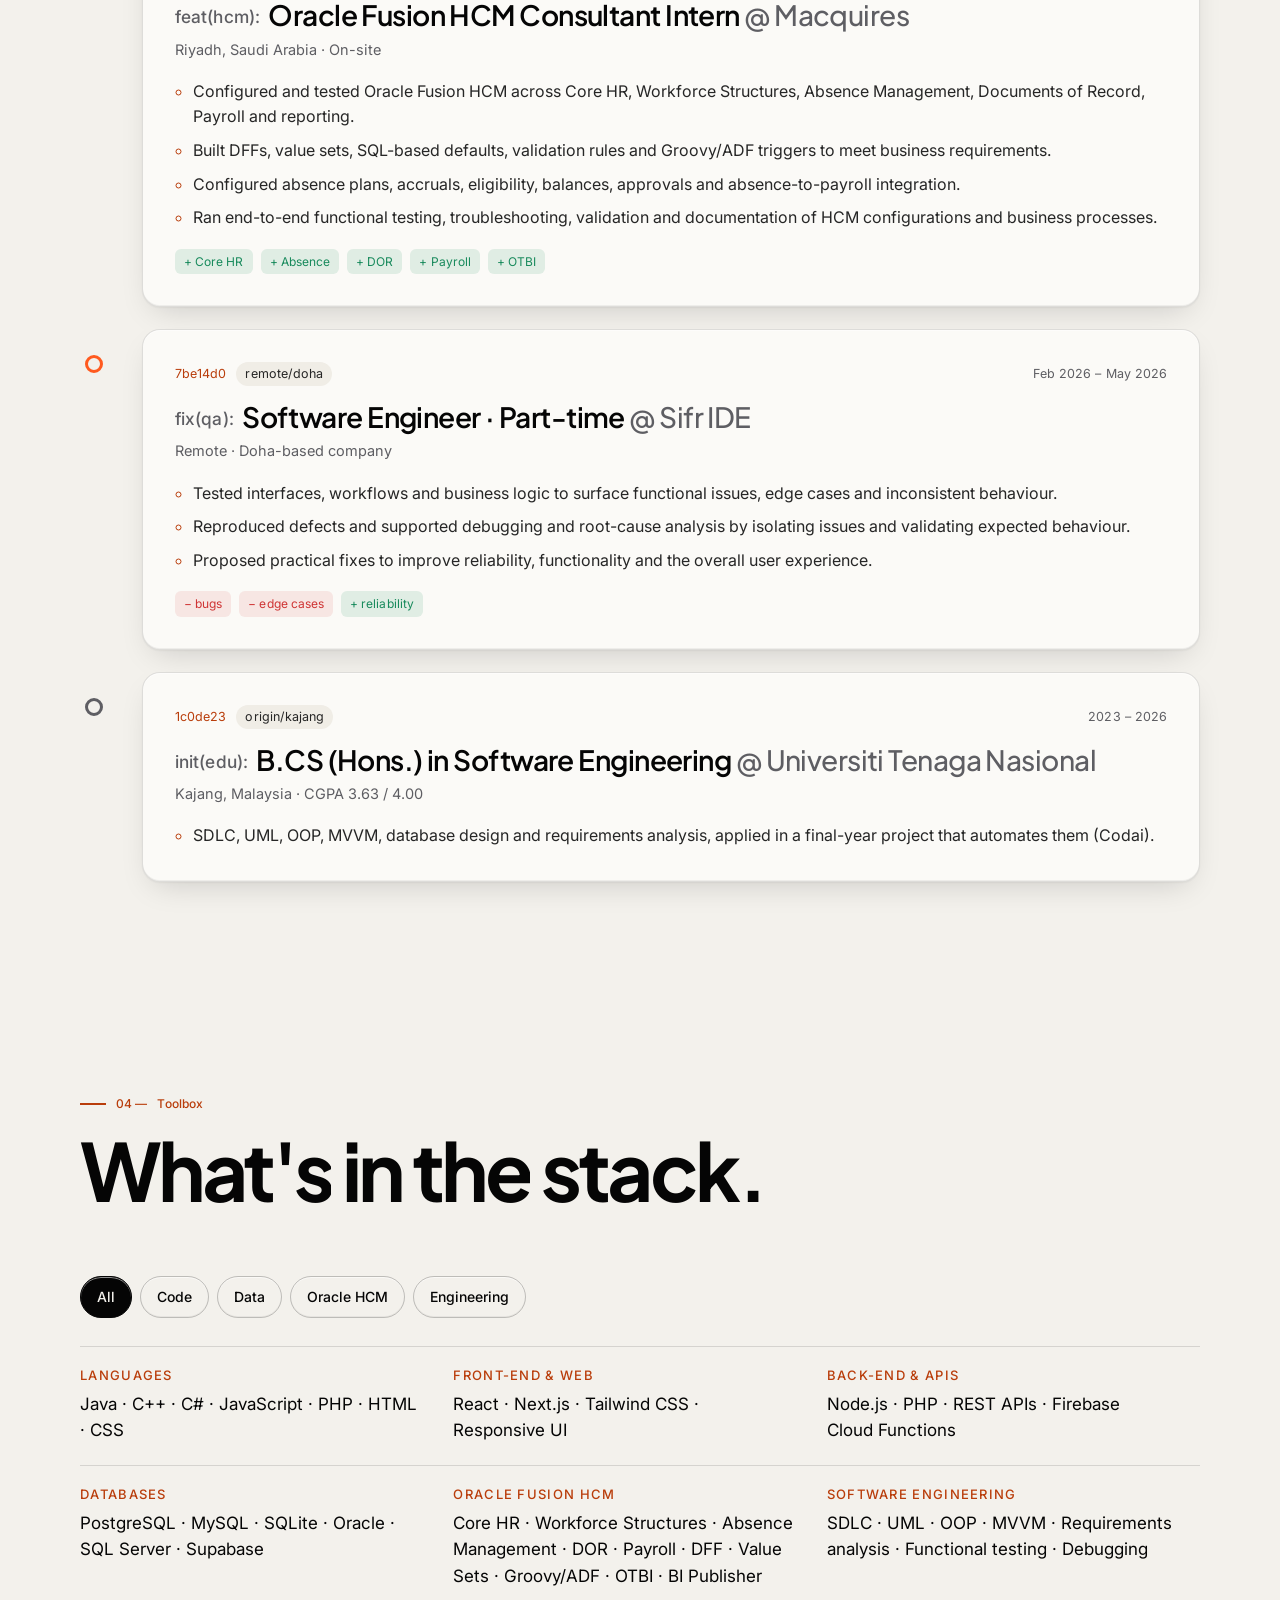
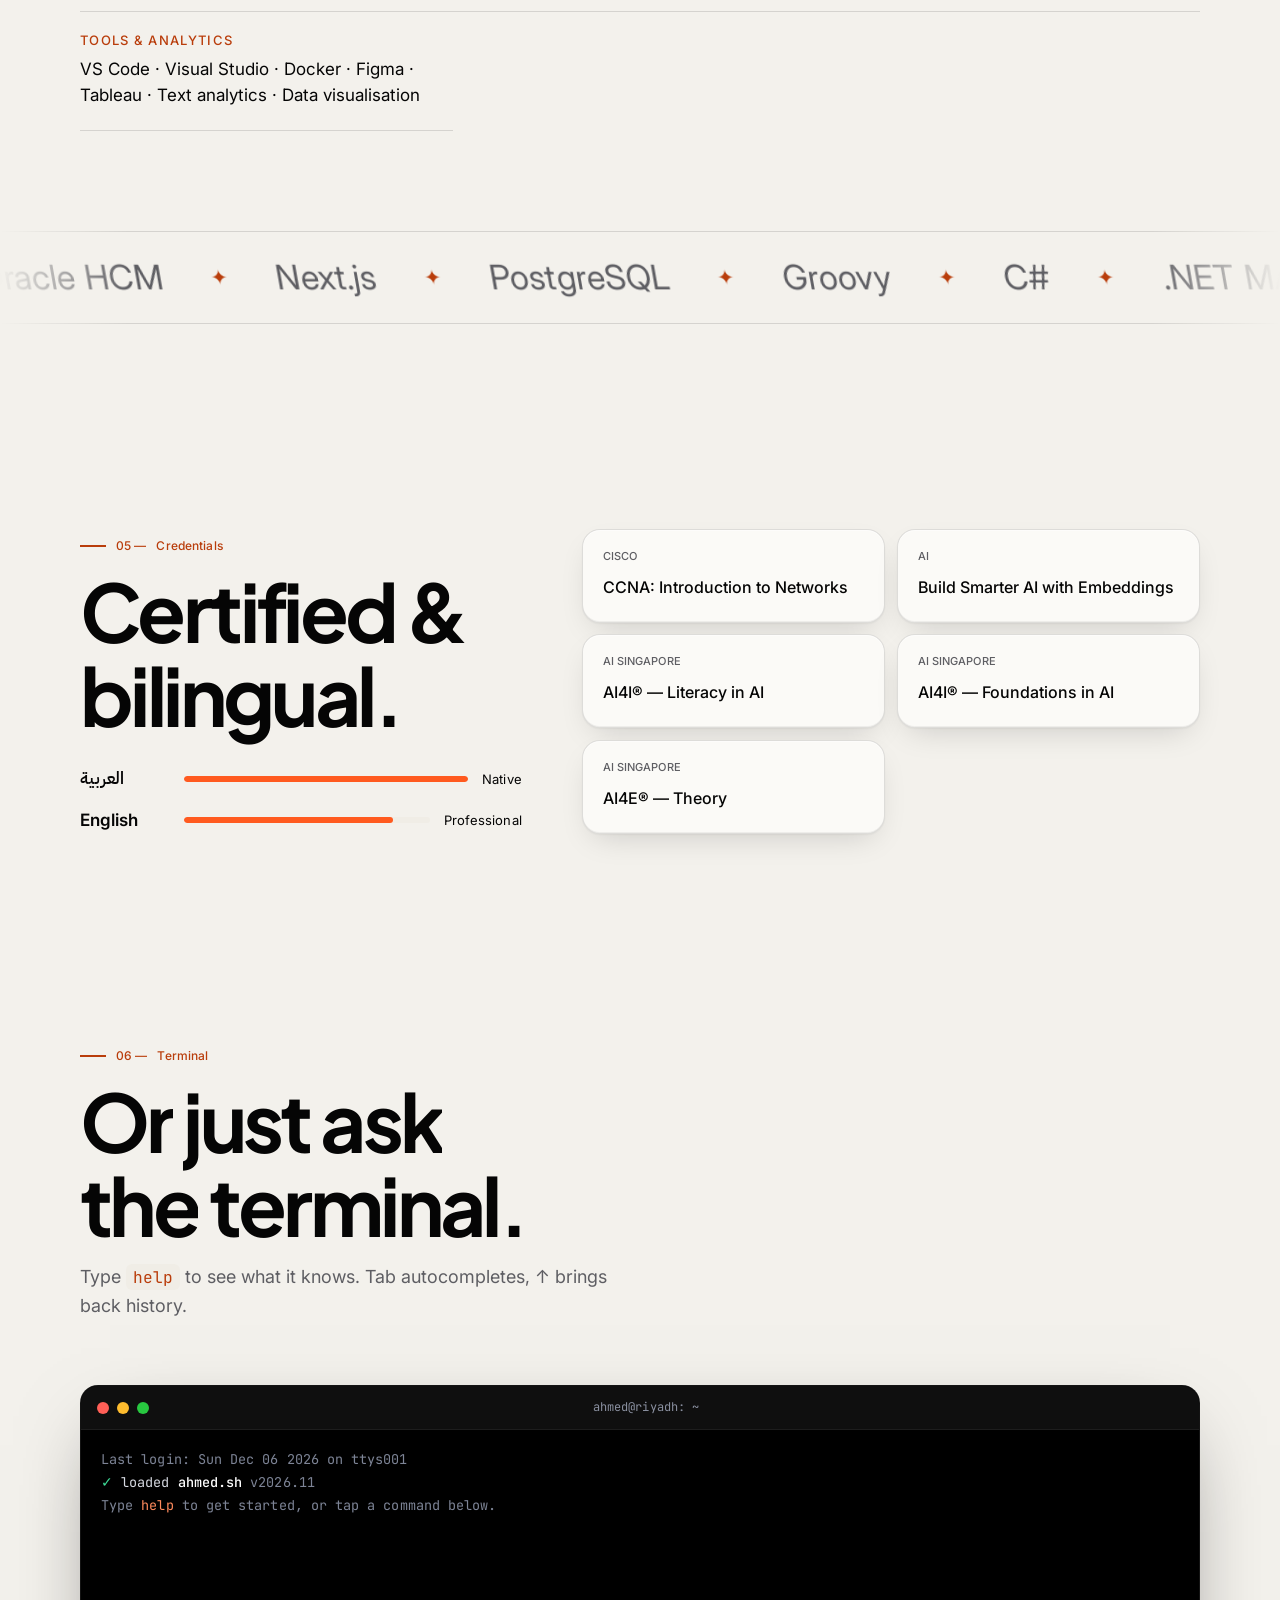
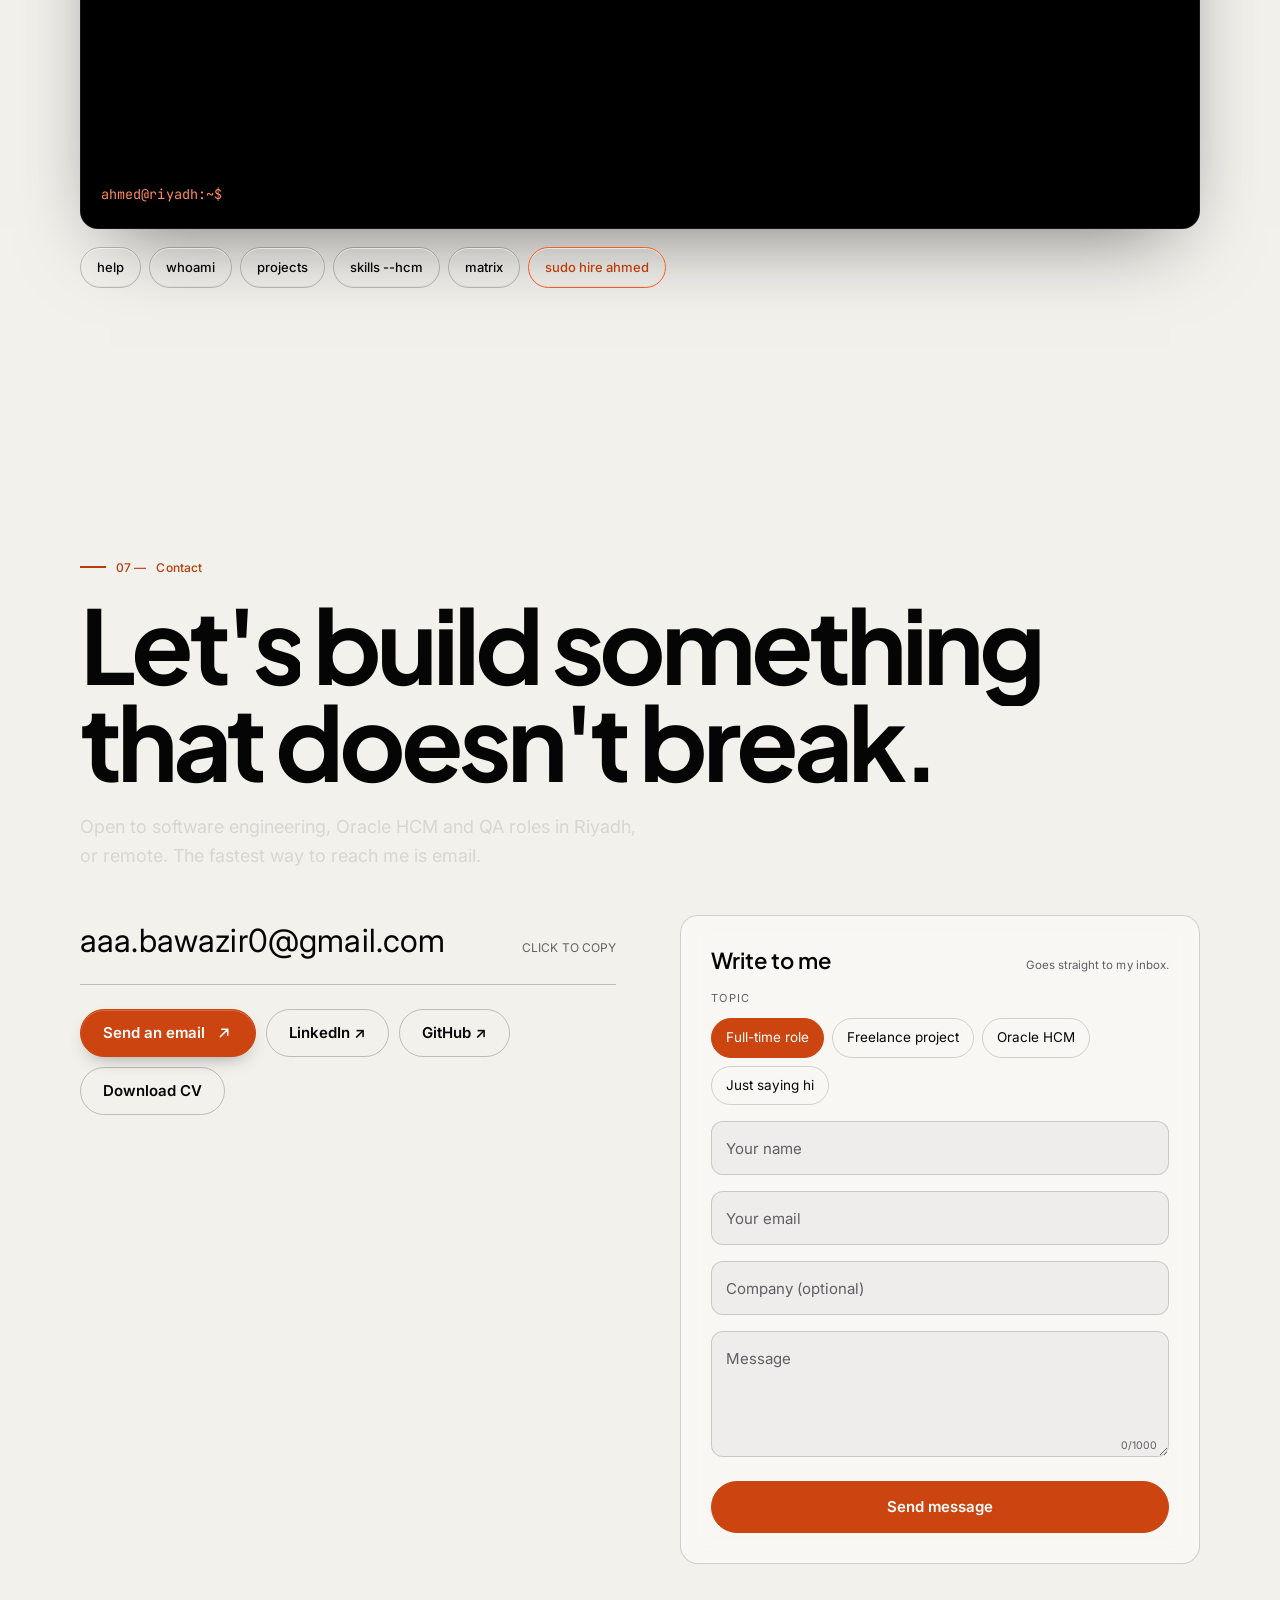
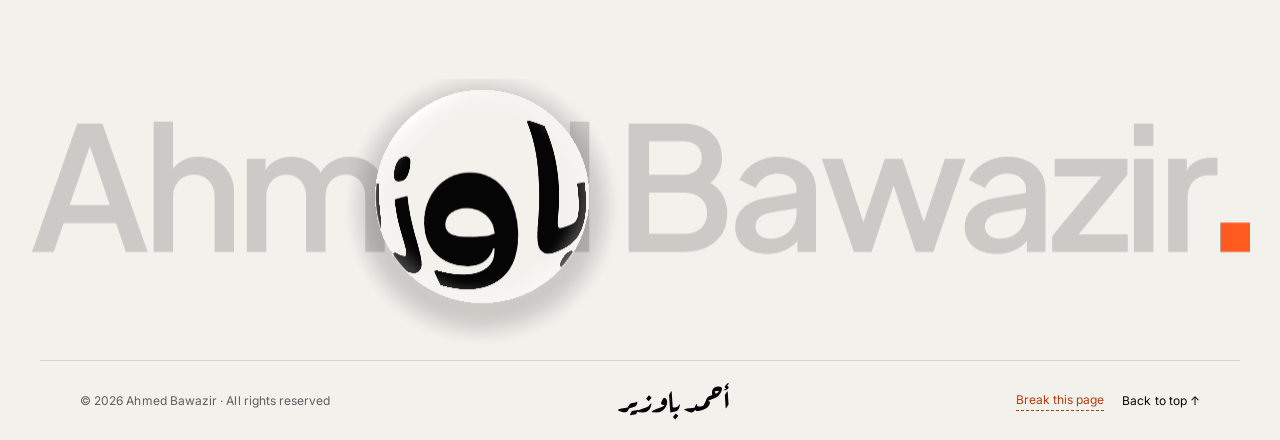
==== commit 71b6dd9a: "Arabic parity: terminal fully bilingual with Arabic commands and right-to-left lines; Arabic hero na" ====
--- a/index.html
+++ b/index.html
@@ -155,7 +155,7 @@
           </article>
 
           <article class="bento-card b-gpa reveal">
-            <p class="b-label mono">CGPA · UNITEN</p>
+            <p class="b-label mono" data-i18n="bento.gpaLabel">CGPA · UNITEN</p>
             <div class="gauge">
               <svg viewBox="0 0 120 120" aria-hidden="true"><circle class="g-bg" cx="60" cy="60" r="50" pathLength="100"/><circle class="g-fg" cx="60" cy="60" r="50" pathLength="100"/></svg>
               <p class="g-val"><span data-count="3.63" data-decimals="2">0</span><small>/ 4.00</small></p>
@@ -523,7 +523,7 @@
       </div>
       <div class="signature" aria-hidden="true" data-cursor-hide><canvas></canvas></div>
       <footer class="footer container mono">
-        <span>© <span class="year">2026</span> Ahmed Bawazir · <span data-i18n="footer.rights">All rights reserved</span></span>
+        <span>© <span class="year">2026</span> <span data-i18n="footer.name">Ahmed Bawazir</span> · <span data-i18n="footer.rights">All rights reserved</span></span>
         <div class="signmark signmark--end" data-signmark="end"></div>
         <span class="foot-links"><button type="button" class="foot-break" data-action="break"><span data-i18n="cta.break">Break this page</span></button><a href="#hero" data-i18n="footer.top">Back to top ↑</a></span>
       </footer>
--- a/css/style.css
+++ b/css/style.css
@@ -1457,3 +1457,25 @@
 .field-count { opacity: 1; color: var(--muted); }
 .footer { opacity: 1; color: var(--muted); }
 .footer a { color: var(--ink); }
+
+/* ───────── Mac-style cursor, drawn by the browser itself (never lags or disappears) ───────── */
+:root { --cur-arrow: url("data:image/svg+xml,%3Csvg xmlns='http://www.w3.org/2000/svg' width='28' height='28' viewBox='0 0 28 28'%3E%3Cdefs%3E%3Cfilter id='s' x='-30%25' y='-30%25' width='160%25' height='160%25'%3E%3CfeDropShadow dx='0' dy='1' stdDeviation='.9' flood-opacity='.35'/%3E%3C/filter%3E%3C/defs%3E%3Cg filter='url%28%23s%29'%3E%3Cpath d='M5 3 L5 22.5 L9.6 18.2 L12.9 25.6 L16.2 24.1 L13 16.9 L19.4 16.9 Z' fill='%23111' stroke='%23fff' stroke-width='1.7' stroke-linejoin='round'/%3E%3C/g%3E%3C/svg%3E") 5 3, auto; --cur-hand: url("data:image/svg+xml,%3Csvg xmlns='http://www.w3.org/2000/svg' width='30' height='30' viewBox='0 0 30 30'%3E%3Cdefs%3E%3Cfilter id='s' x='-30%25' y='-30%25' width='160%25' height='160%25'%3E%3CfeDropShadow dx='0' dy='1' stdDeviation='.9' flood-opacity='.35'/%3E%3C/filter%3E%3C/defs%3E%3Cg filter='url%28%23s%29'%3E%3Cpath d='M11.2 4.2c1.3 0 2.2 1 2.2 2.3v6.2l.6-.1c.9-.1 1.7.2 2.1.9l.4-.1c1-.2 1.9.2 2.3 1l.4-.1c1.3-.2 2.6.8 2.6 2.2v4.3c0 3.9-2.7 6.6-6.5 6.6h-1.6c-2 0-3.5-.9-4.6-2.4L6.2 19.6c-.7-1-.4-2.3.6-2.9.9-.5 2-.3 2.6.5L9 18.1V6.5c0-1.3.9-2.3 2.2-2.3z' fill='%23ff5a1f' stroke='%23fff' stroke-width='1.5' stroke-linejoin='round'/%3E%3Cpath d='M13.4 13v4.6M16.4 13.6v4M19.2 14.6v3.2' stroke='%23111' stroke-width='1' stroke-linecap='round' opacity='.6'/%3E%3C/g%3E%3C/svg%3E") 11 5, pointer; --cur-text: url("data:image/svg+xml,%3Csvg xmlns='http://www.w3.org/2000/svg' width='16' height='28' viewBox='0 0 16 28'%3E%3Cdefs%3E%3Cfilter id='s' x='-30%25' y='-30%25' width='160%25' height='160%25'%3E%3CfeDropShadow dx='0' dy='1' stdDeviation='.9' flood-opacity='.35'/%3E%3C/filter%3E%3C/defs%3E%3Cg filter='url%28%23s%29'%3E%3Cpath d='M4 3.5h3c1 0 1.5.6 1.5.6s.5-.6 1.5-.6h3M8.5 4.1v19.8M4 24.5h3c1 0 1.5-.6 1.5-.6s.5.6 1.5.6h3' fill='none' stroke='%23fff' stroke-width='3' stroke-linecap='round'/%3E%3Cpath d='M4 3.5h3c1 0 1.5.6 1.5.6s.5-.6 1.5-.6h3M8.5 4.1v19.8M4 24.5h3c1 0 1.5-.6 1.5-.6s.5.6 1.5.6h3' fill='none' stroke='%23111' stroke-width='1.4' stroke-linecap='round'/%3E%3C/g%3E%3C/svg%3E") 8 14, text; }
+@media (prefers-color-scheme: dark) { :root:not([data-theme="light"]) { --cur-arrow: url("data:image/svg+xml,%3Csvg xmlns='http://www.w3.org/2000/svg' width='28' height='28' viewBox='0 0 28 28'%3E%3Cdefs%3E%3Cfilter id='s' x='-30%25' y='-30%25' width='160%25' height='160%25'%3E%3CfeDropShadow dx='0' dy='1' stdDeviation='.9' flood-opacity='.35'/%3E%3C/filter%3E%3C/defs%3E%3Cg filter='url%28%23s%29'%3E%3Cpath d='M5 3 L5 22.5 L9.6 18.2 L12.9 25.6 L16.2 24.1 L13 16.9 L19.4 16.9 Z' fill='%23fff' stroke='%23111' stroke-width='1.7' stroke-linejoin='round'/%3E%3C/g%3E%3C/svg%3E") 5 3, auto; --cur-text: url("data:image/svg+xml,%3Csvg xmlns='http://www.w3.org/2000/svg' width='16' height='28' viewBox='0 0 16 28'%3E%3Cdefs%3E%3Cfilter id='s' x='-30%25' y='-30%25' width='160%25' height='160%25'%3E%3CfeDropShadow dx='0' dy='1' stdDeviation='.9' flood-opacity='.35'/%3E%3C/filter%3E%3C/defs%3E%3Cg filter='url%28%23s%29'%3E%3Cpath d='M4 3.5h3c1 0 1.5.6 1.5.6s.5-.6 1.5-.6h3M8.5 4.1v19.8M4 24.5h3c1 0 1.5-.6 1.5-.6s.5.6 1.5.6h3' fill='none' stroke='%23111' stroke-width='3' stroke-linecap='round'/%3E%3Cpath d='M4 3.5h3c1 0 1.5.6 1.5.6s.5-.6 1.5-.6h3M8.5 4.1v19.8M4 24.5h3c1 0 1.5-.6 1.5-.6s.5.6 1.5.6h3' fill='none' stroke='%23fff' stroke-width='1.4' stroke-linecap='round'/%3E%3C/g%3E%3C/svg%3E") 8 14, text; } }
+:root[data-theme="dark"] { --cur-arrow: url("data:image/svg+xml,%3Csvg xmlns='http://www.w3.org/2000/svg' width='28' height='28' viewBox='0 0 28 28'%3E%3Cdefs%3E%3Cfilter id='s' x='-30%25' y='-30%25' width='160%25' height='160%25'%3E%3CfeDropShadow dx='0' dy='1' stdDeviation='.9' flood-opacity='.35'/%3E%3C/filter%3E%3C/defs%3E%3Cg filter='url%28%23s%29'%3E%3Cpath d='M5 3 L5 22.5 L9.6 18.2 L12.9 25.6 L16.2 24.1 L13 16.9 L19.4 16.9 Z' fill='%23fff' stroke='%23111' stroke-width='1.7' stroke-linejoin='round'/%3E%3C/g%3E%3C/svg%3E") 5 3, auto; --cur-text: url("data:image/svg+xml,%3Csvg xmlns='http://www.w3.org/2000/svg' width='16' height='28' viewBox='0 0 16 28'%3E%3Cdefs%3E%3Cfilter id='s' x='-30%25' y='-30%25' width='160%25' height='160%25'%3E%3CfeDropShadow dx='0' dy='1' stdDeviation='.9' flood-opacity='.35'/%3E%3C/filter%3E%3C/defs%3E%3Cg filter='url%28%23s%29'%3E%3Cpath d='M4 3.5h3c1 0 1.5.6 1.5.6s.5-.6 1.5-.6h3M8.5 4.1v19.8M4 24.5h3c1 0 1.5-.6 1.5-.6s.5.6 1.5.6h3' fill='none' stroke='%23111' stroke-width='3' stroke-linecap='round'/%3E%3Cpath d='M4 3.5h3c1 0 1.5.6 1.5.6s.5-.6 1.5-.6h3M8.5 4.1v19.8M4 24.5h3c1 0 1.5-.6 1.5-.6s.5.6 1.5.6h3' fill='none' stroke='%23fff' stroke-width='1.4' stroke-linecap='round'/%3E%3C/g%3E%3C/svg%3E") 8 14, text; }
+@media (hover: hover) and (pointer: fine) {
+  html, body { cursor: var(--cur-arrow); }
+  a, button, label, summary, select, [role="button"], [data-action], .topic span, .palette-list li, .abot-pill, .abot-av { cursor: var(--cur-hand); }
+  input:not([type=range]):not([type=checkbox]):not([type=radio]), textarea, [contenteditable="true"], .term { cursor: var(--cur-text); }
+}
+.cursor { display: none !important; }
+
+/* bigger AB logo in the header */
+.topbar .logo-mark { font-size: 30px; }
+.topbar .logo-dot { width: 10px; height: 10px; margin-bottom: 5px; }
+@media (max-width: 560px) { .topbar .logo-mark { font-size: 27px; } }
+
+/* footer + contact leftovers from the old inverted (dark) contact block: follow the theme */
+.signmark--end { color: var(--ink); }
+.email-btn { border-bottom-color: var(--line-strong); }
+
+.term-out p[dir="rtl"] { text-align: right; }
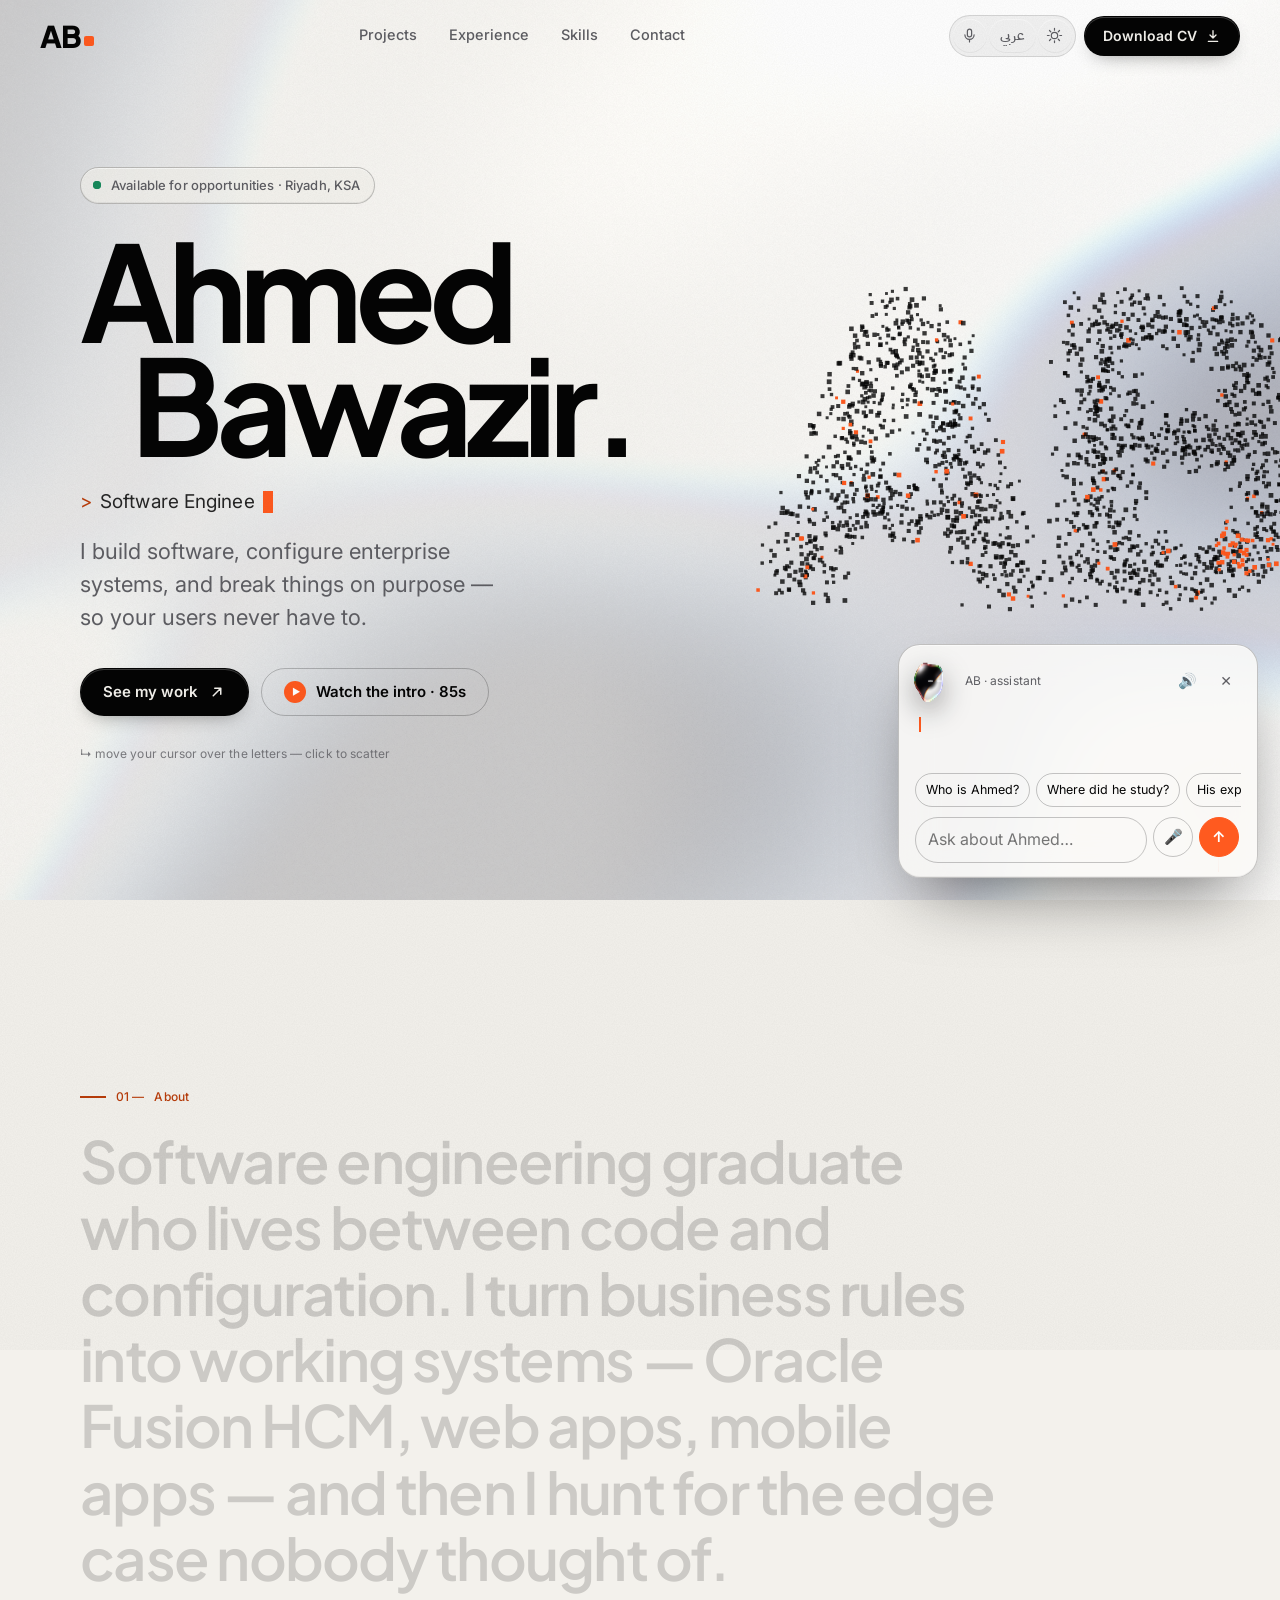
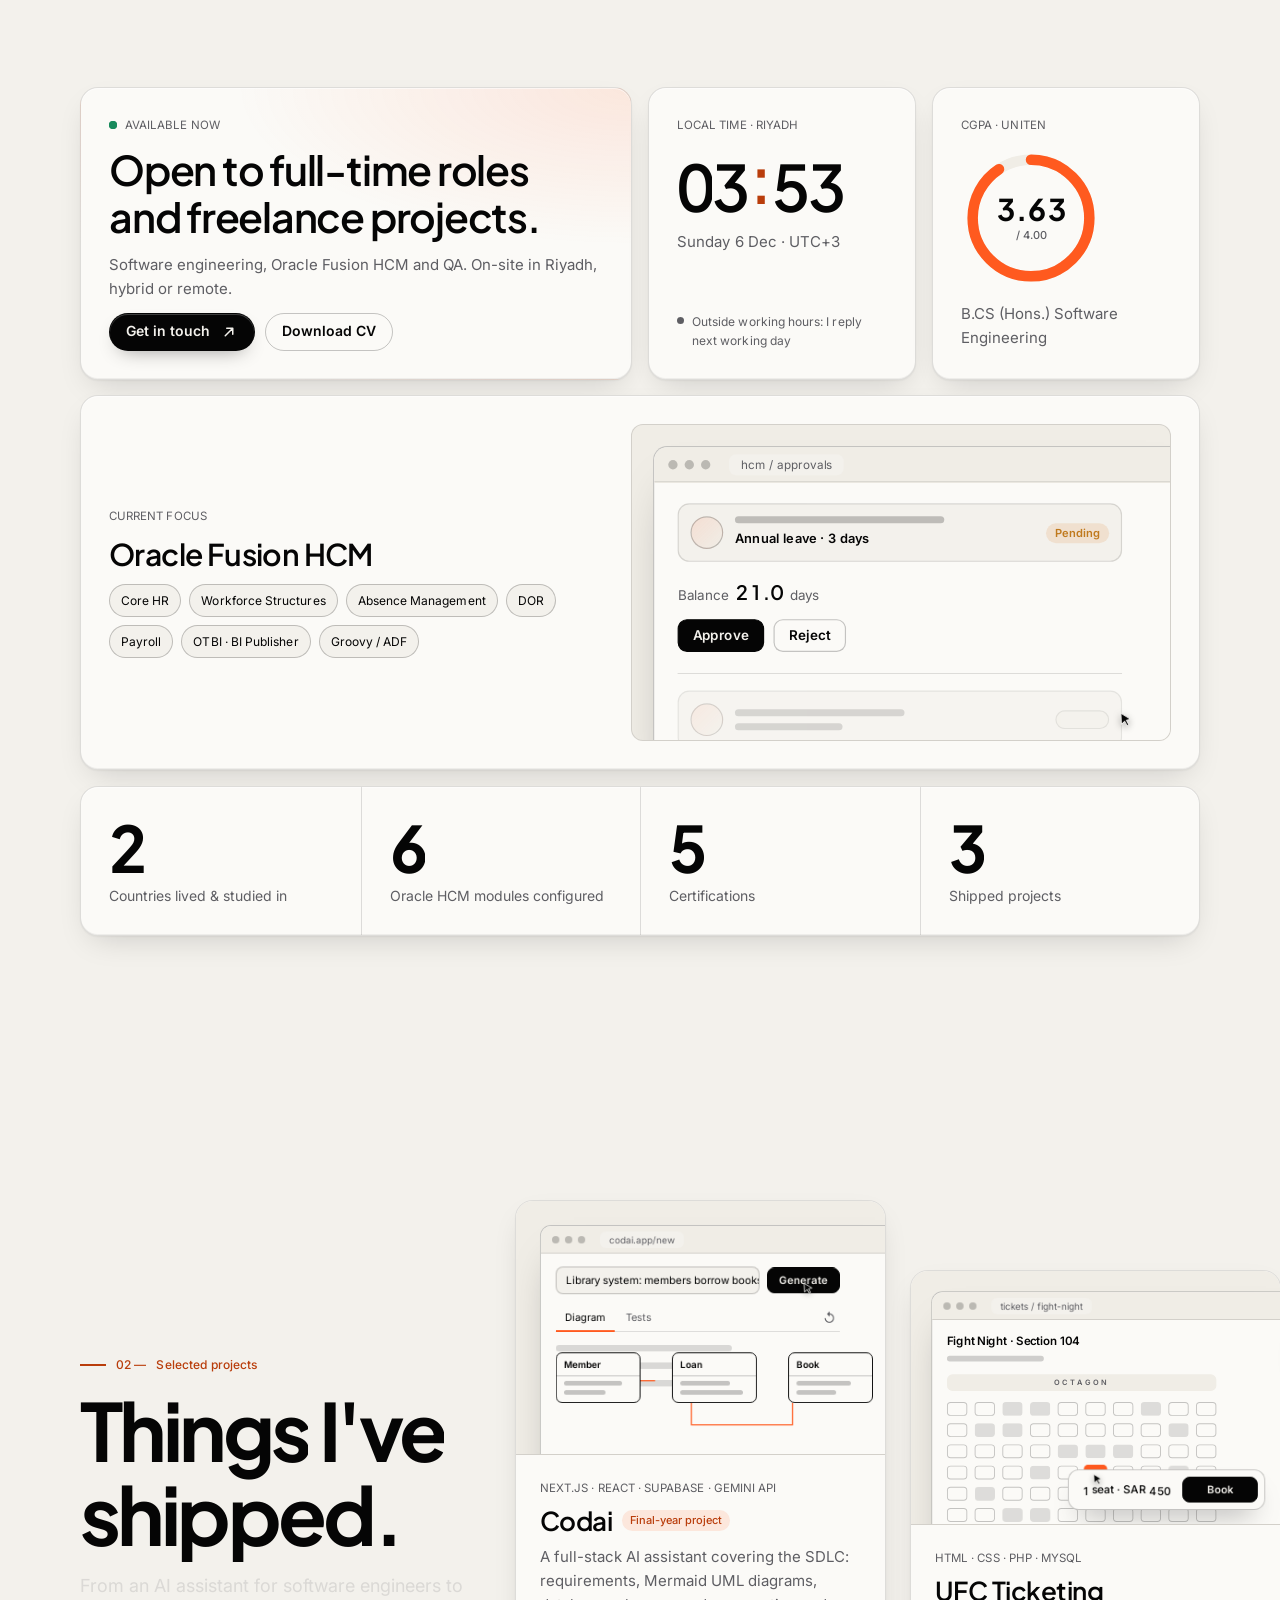
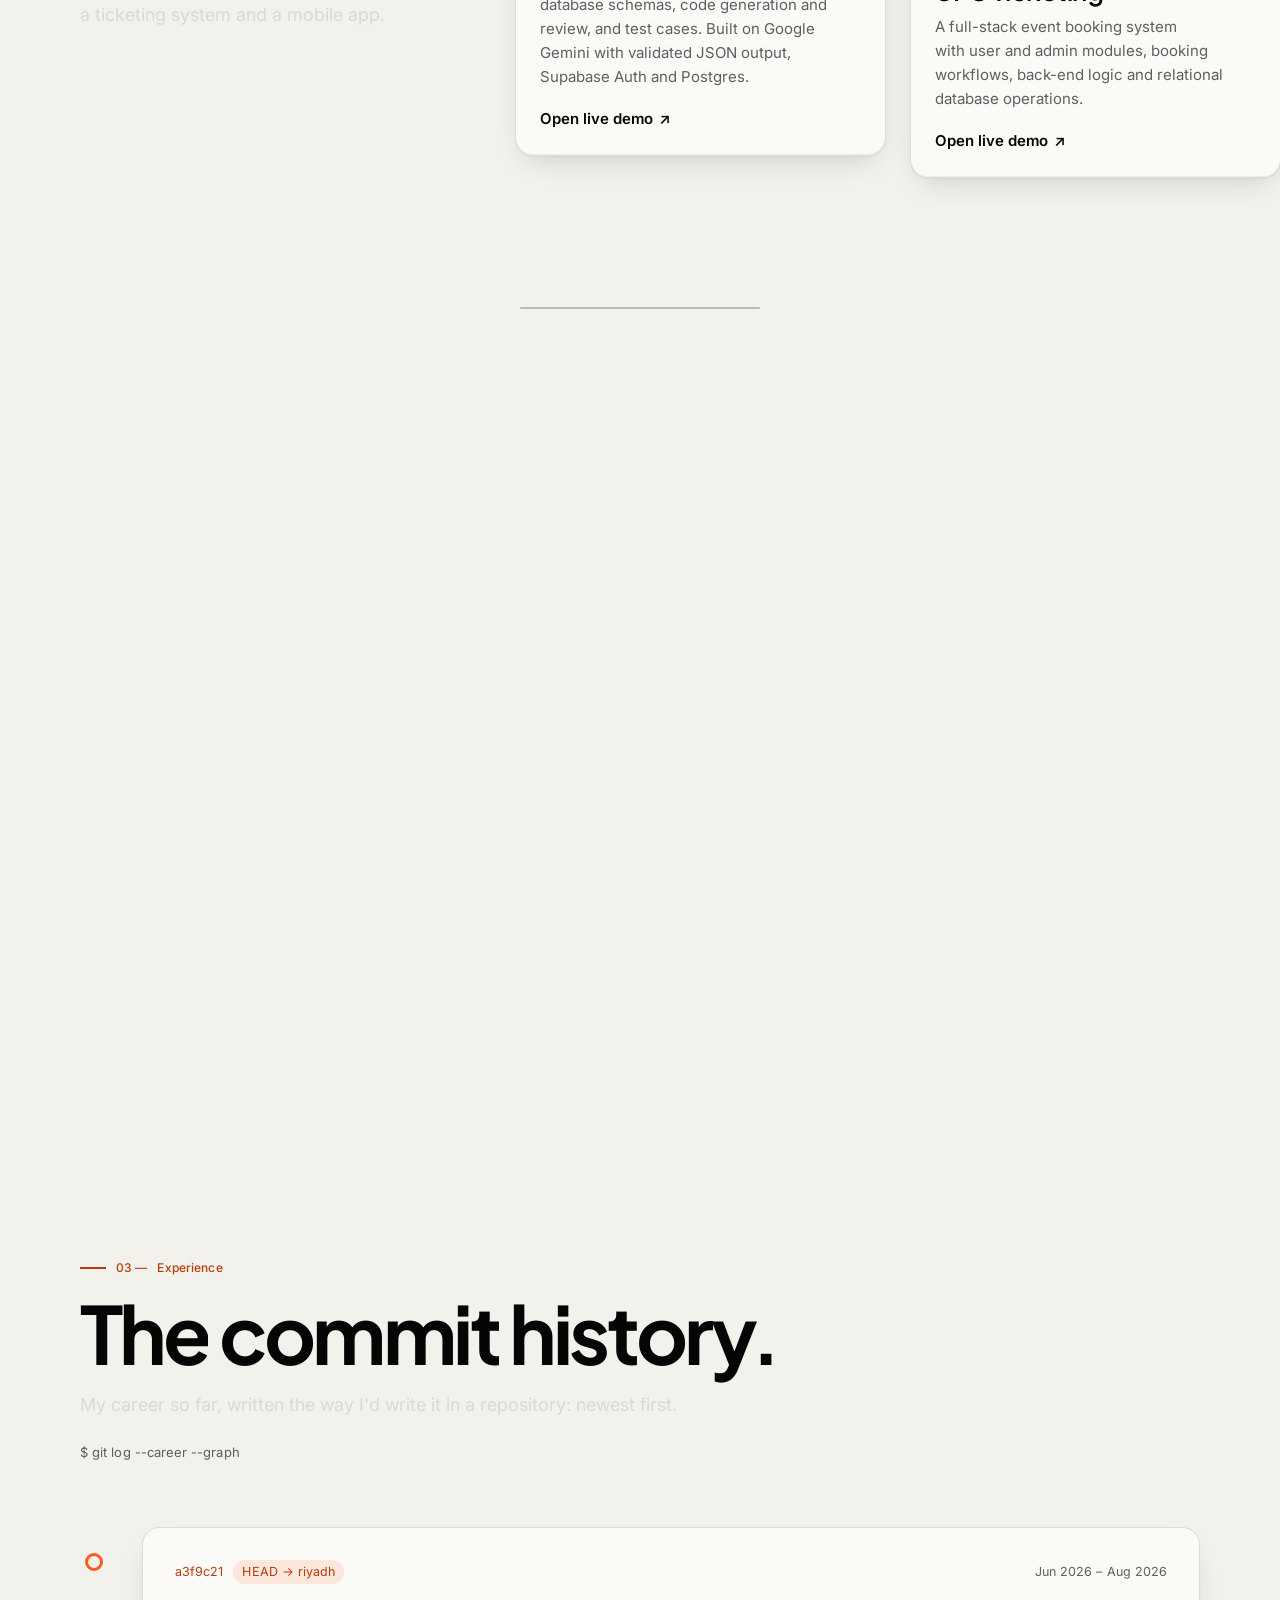
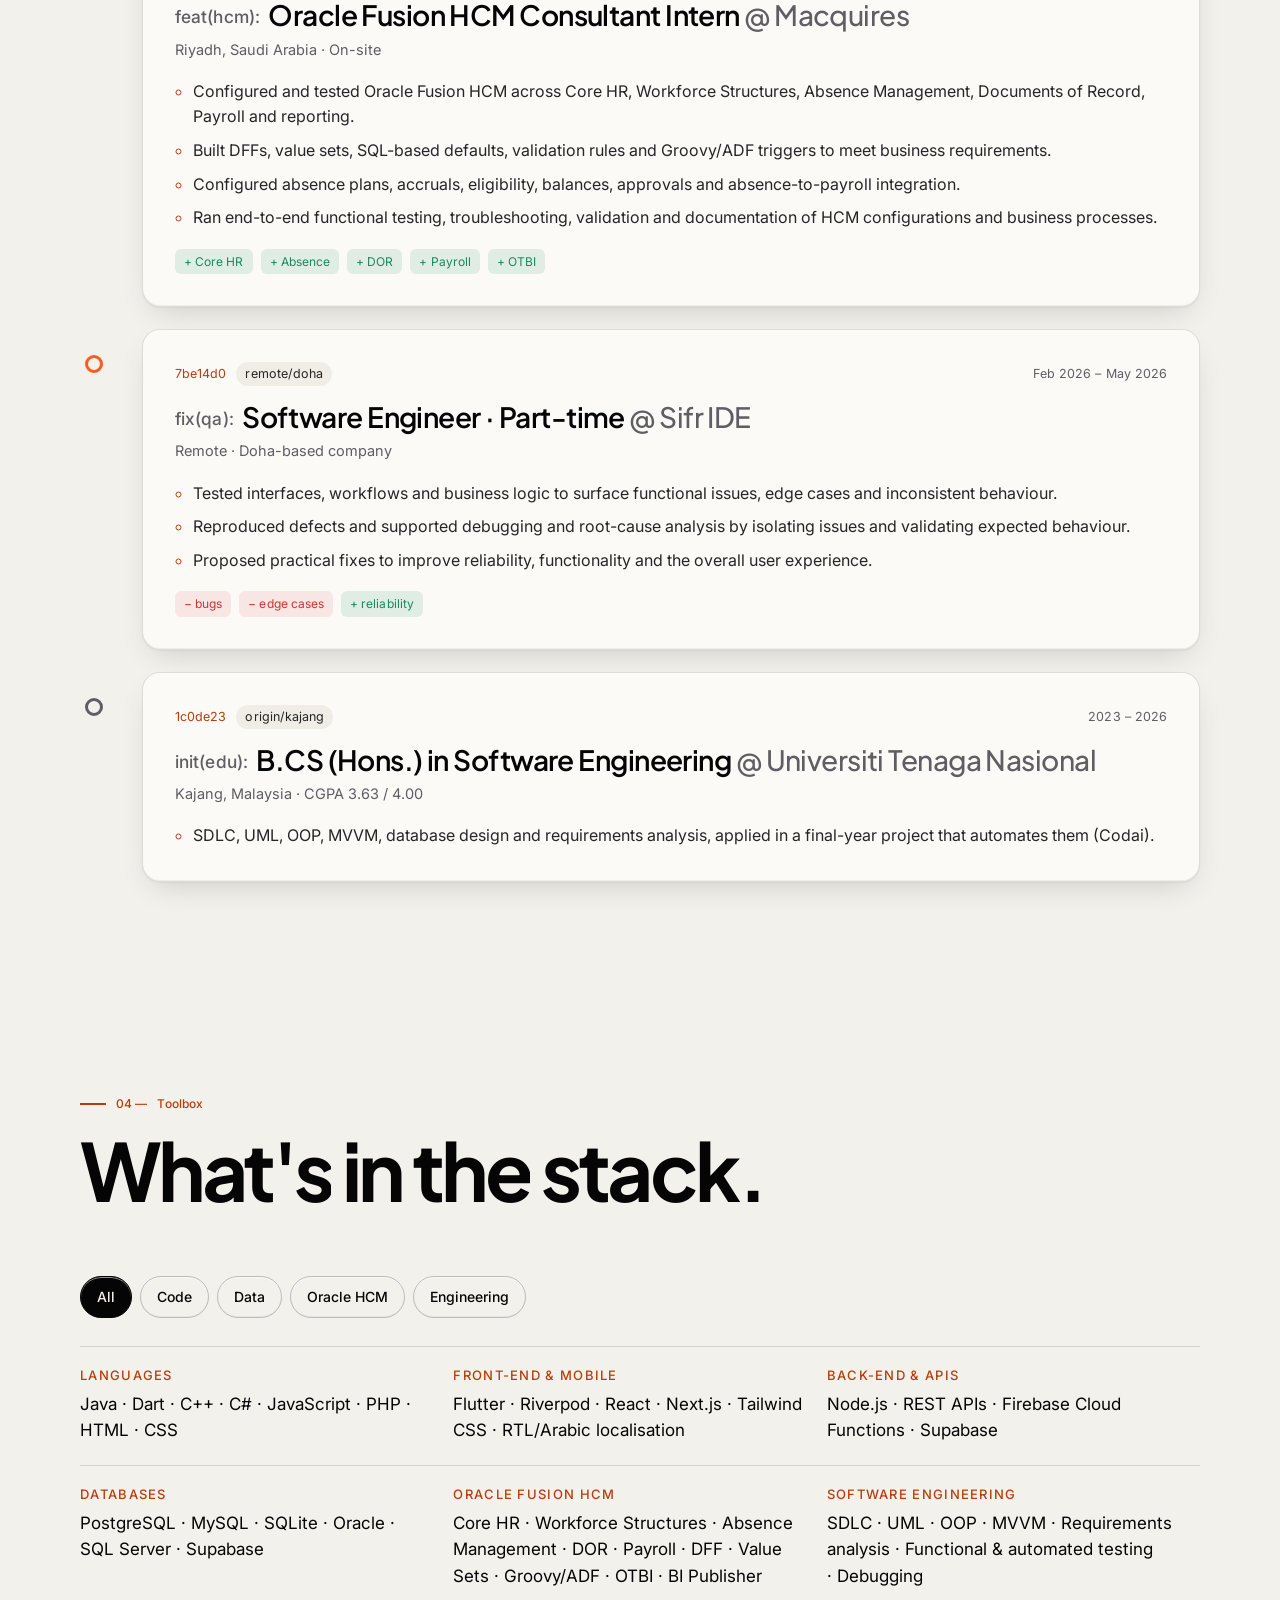
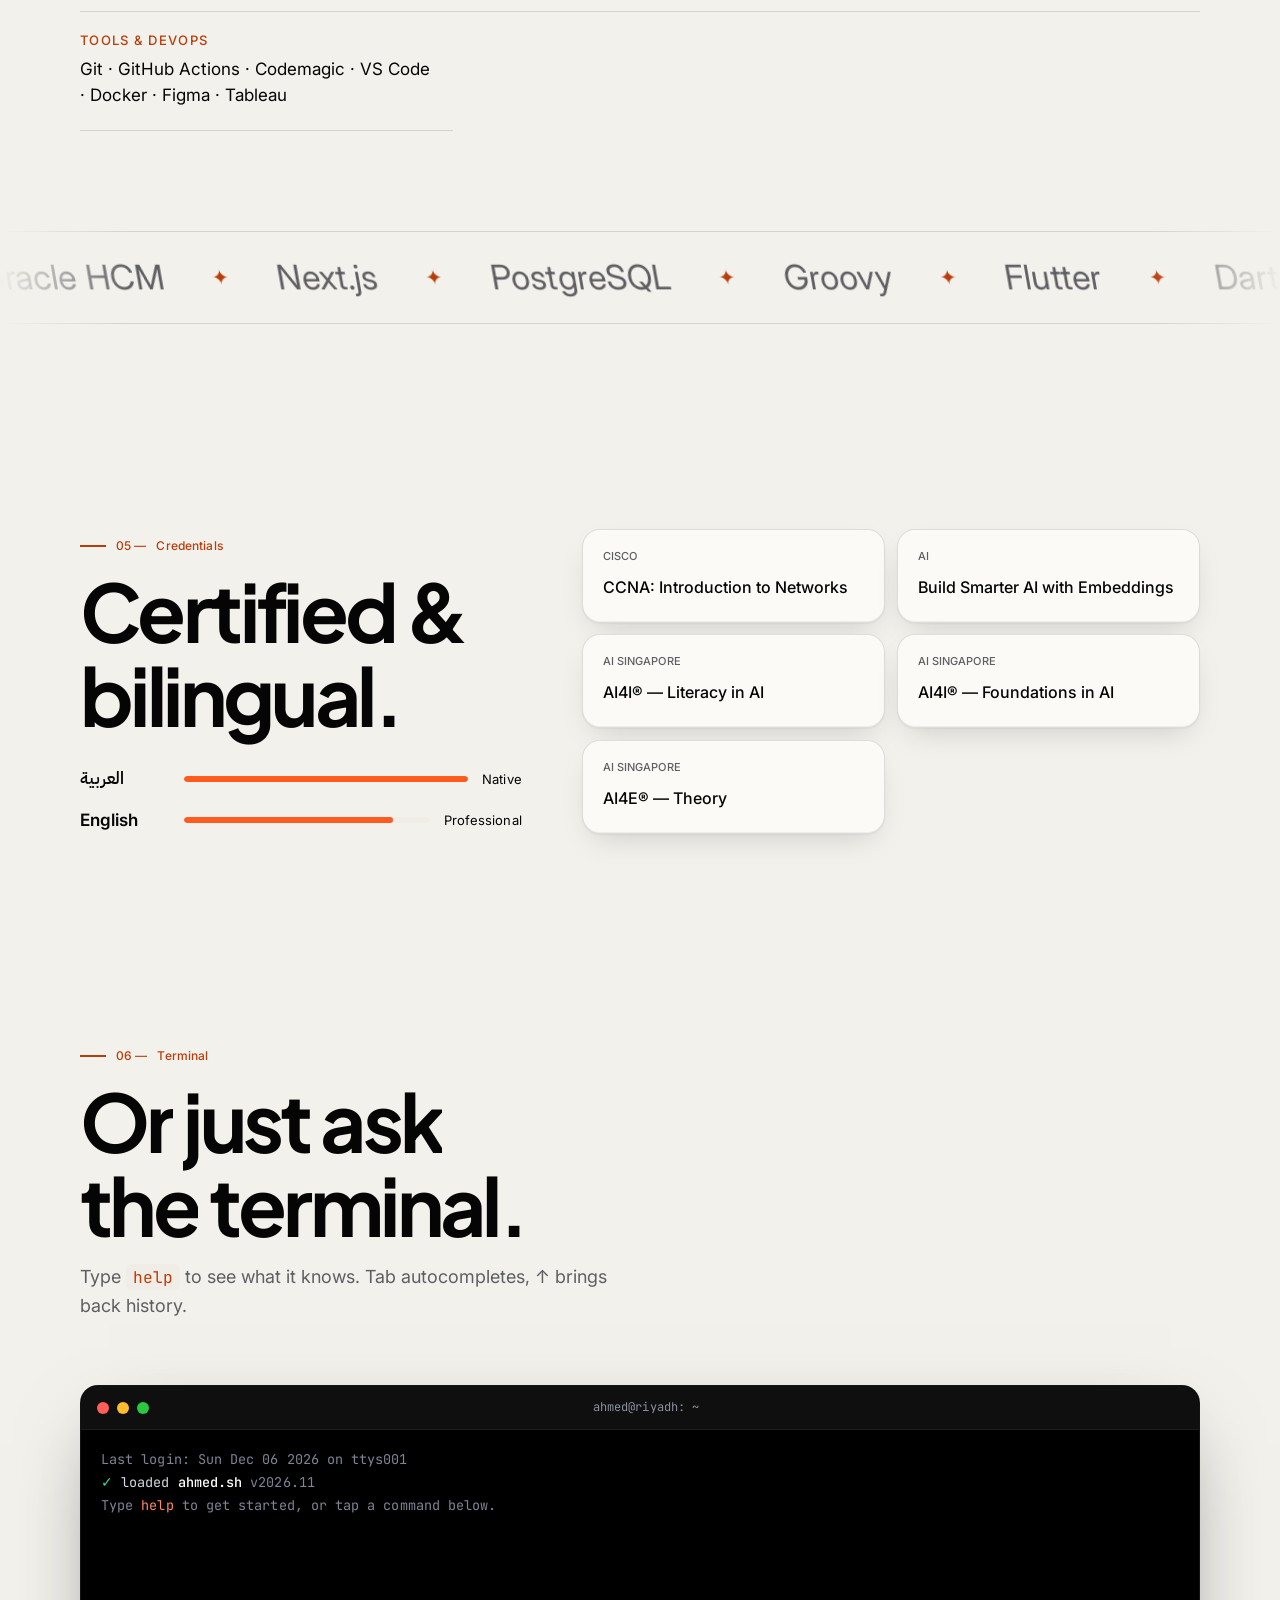
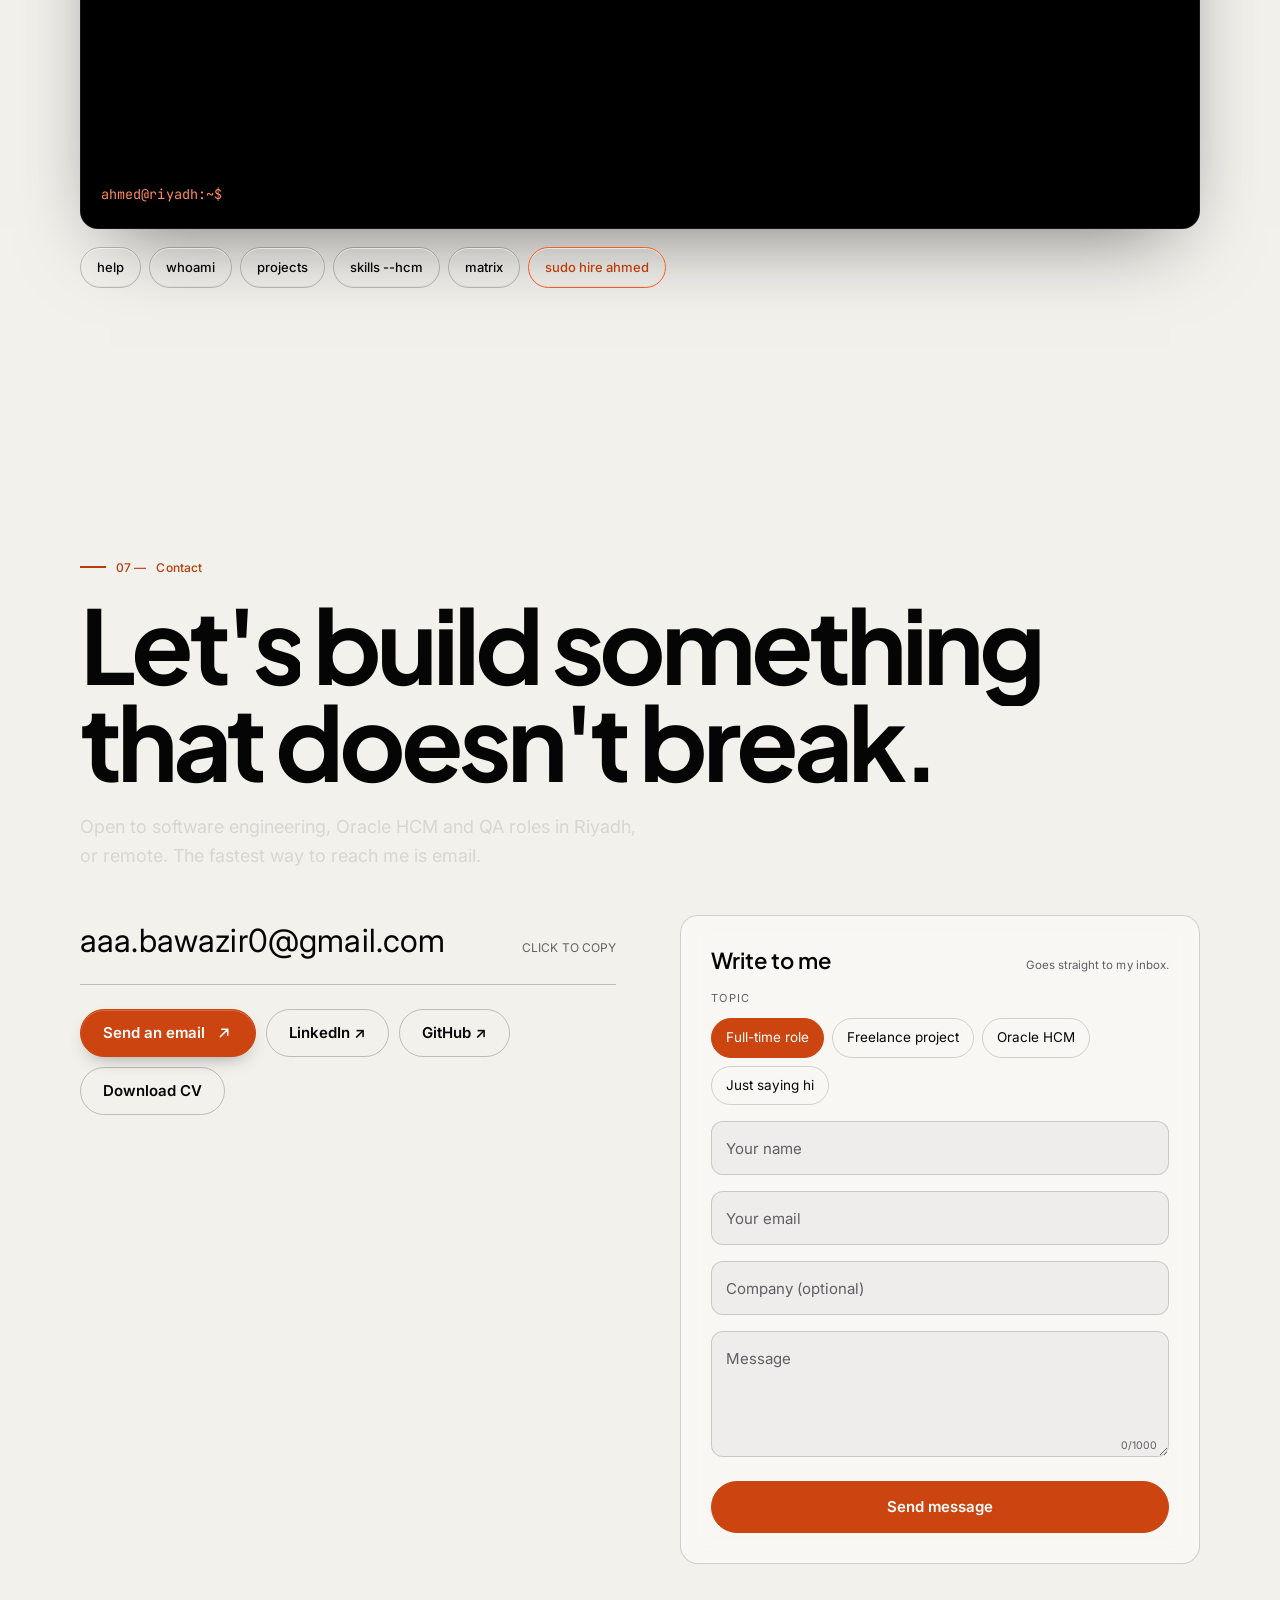
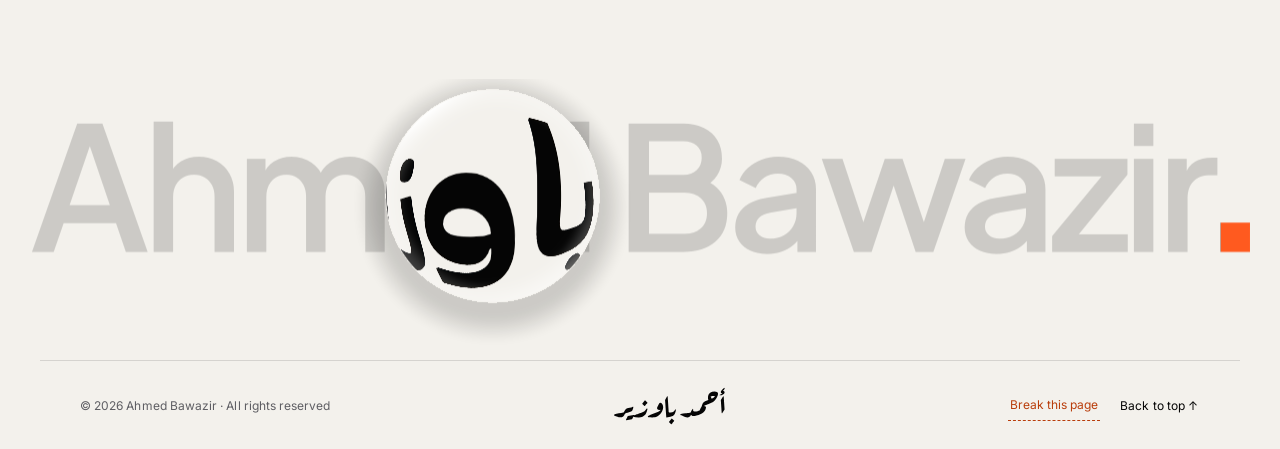
==== commit c911c8cb: "Update portfolio from new CV: MyCal (Flutter), Codai stack, skills Co-Authored-By: Claude Opus 5.5 <" ====
--- a/index.html
+++ b/index.html
@@ -249,9 +249,9 @@
               </div>
             </div>
             <div class="project-body">
-              <p class="project-tags mono">SDLC · UML · Database design · AI</p>
+              <p class="project-tags mono">Next.js · React · Supabase · Gemini API</p>
               <h3>Codai <span class="badge" data-i18n="proj.fyp">Final-year project</span></h3>
-              <p data-i18n="proj.codai">A web-based assistant for software engineers: requirements analysis, UML diagrams, database schema design, code generation and review, and test-case generation — in one place.</p>
+              <p data-i18n="proj.codai">A full-stack AI assistant covering the SDLC: requirements, Mermaid UML diagrams, database schemas, code generation and review, and test cases. Built on Google Gemini with validated JSON output, Supabase Auth and Postgres.</p>
               <a data-cursor="open" class="link" href="https://codai-murex.vercel.app/" target="_blank" rel="noopener"><span data-i18n="proj.live">Open live demo</span> ↗</a>
             </div>
           </article>
@@ -307,10 +307,10 @@
               </div>
             </div>
             <div class="project-body">
-              <p class="project-tags mono">C# · .NET MAUI · Android</p>
-              <h3>EasyCal</h3>
-              <p data-i18n="proj.easycal">An Android calorie-tracking app built with .NET MAUI: UI development, debugging and functional testing end to end.</p>
-              <span class="link link-muted" data-i18n="proj.private">Mobile app · demo on request</span>
+              <p class="project-tags mono">Flutter · Dart · Riverpod · SQLite</p>
+              <h3>MyCal <span class="badge" data-i18n="proj.dev">In development</span></h3>
+              <p data-i18n="proj.easycal">A calorie-tracking app for iOS and Android, in Arabic and English: food search with local dishes, barcode scanning, daily goals, water and weight tracking, and progress charts.</p>
+              <span class="link link-muted" data-i18n="proj.private">iOS &amp; Android · coming soon</span>
             </div>
           </article>
 
@@ -395,19 +395,19 @@
           <button role="tab" class="tab" data-filter="eng" aria-selected="false" data-i18n="skills.eng">Engineering</button>
         </div>
         <div class="skills reveal">
-          <div class="skill-group" data-group="code"><h3 data-i18n="skills.lang">Languages</h3><p>Java · C++ · C# · JavaScript · PHP · HTML · CSS</p></div>
-          <div class="skill-group" data-group="code"><h3 data-i18n="skills.front">Front-end &amp; web</h3><p>React · Next.js · Tailwind CSS · Responsive UI</p></div>
-          <div class="skill-group" data-group="code"><h3 data-i18n="skills.back">Back-end &amp; APIs</h3><p>Node.js · PHP · REST APIs · Firebase Cloud Functions</p></div>
+          <div class="skill-group" data-group="code"><h3 data-i18n="skills.lang">Languages</h3><p>Java · Dart · C++ · C# · JavaScript · PHP · HTML · CSS</p></div>
+          <div class="skill-group" data-group="code"><h3 data-i18n="skills.front">Front-end &amp; mobile</h3><p>Flutter · Riverpod · React · Next.js · Tailwind CSS · RTL/Arabic localisation</p></div>
+          <div class="skill-group" data-group="code"><h3 data-i18n="skills.back">Back-end &amp; APIs</h3><p>Node.js · REST APIs · Firebase Cloud Functions · Supabase</p></div>
           <div class="skill-group" data-group="data"><h3 data-i18n="skills.db">Databases</h3><p>PostgreSQL · MySQL · SQLite · Oracle · SQL Server · Supabase</p></div>
           <div class="skill-group" data-group="hcm"><h3>Oracle Fusion HCM</h3><p>Core HR · Workforce Structures · Absence Management · DOR · Payroll · DFF · Value Sets · Groovy/ADF · OTBI · BI Publisher</p></div>
-          <div class="skill-group" data-group="eng"><h3 data-i18n="skills.se">Software engineering</h3><p>SDLC · UML · OOP · MVVM · Requirements analysis · Functional testing · Debugging</p></div>
-          <div class="skill-group" data-group="data eng"><h3 data-i18n="skills.tools">Tools &amp; analytics</h3><p>VS Code · Visual Studio · Docker · Figma · Tableau · Text analytics · Data visualisation</p></div>
+          <div class="skill-group" data-group="eng"><h3 data-i18n="skills.se">Software engineering</h3><p>SDLC · UML · OOP · MVVM · Requirements analysis · Functional &amp; automated testing · Debugging</p></div>
+          <div class="skill-group" data-group="data eng"><h3 data-i18n="skills.tools">Tools &amp; DevOps</h3><p>Git · GitHub Actions · Codemagic · VS Code · Docker · Figma · Tableau</p></div>
         </div>
       </div>
       <div class="marquee" aria-hidden="true">
         <div class="marquee-track mono">
-          <span>React</span><span>Oracle HCM</span><span>Next.js</span><span>PostgreSQL</span><span>Groovy</span><span>C#</span><span>.NET MAUI</span><span>Docker</span><span>Supabase</span><span>UML</span><span>Java</span><span>Tableau</span>
-          <span>React</span><span>Oracle HCM</span><span>Next.js</span><span>PostgreSQL</span><span>Groovy</span><span>C#</span><span>.NET MAUI</span><span>Docker</span><span>Supabase</span><span>UML</span><span>Java</span><span>Tableau</span>
+          <span>React</span><span>Oracle HCM</span><span>Next.js</span><span>PostgreSQL</span><span>Groovy</span><span>Flutter</span><span>Dart</span><span>Docker</span><span>Supabase</span><span>UML</span><span>Java</span><span>Tableau</span>
+          <span>React</span><span>Oracle HCM</span><span>Next.js</span><span>PostgreSQL</span><span>Groovy</span><span>Flutter</span><span>Dart</span><span>Docker</span><span>Supabase</span><span>UML</span><span>Java</span><span>Tableau</span>
         </div>
       </div>
     </section>
--- a/css/style.css
+++ b/css/style.css
@@ -1224,7 +1224,6 @@
   border: 1px solid var(--line-strong); box-shadow: var(--glass-shine), 0 30px 70px -24px rgba(0,0,0,.6);
   backdrop-filter: blur(18px) saturate(1.4); -webkit-backdrop-filter: blur(18px) saturate(1.4);
   opacity: 0; translate: 0 18px; scale: .97; pointer-events: none; transition: opacity .4s var(--ease), translate .5s var(--ease), scale .5s var(--ease); }
-[dir="rtl"] .abot { right: auto; left: 22px; }
 .abot.on { opacity: 1; translate: none; scale: 1; pointer-events: auto; }
 .abot-snd { margin-inline-start: auto; background: none; border: 0; cursor: pointer; font-size: 15px; opacity: .8; padding: 4px; }
 .abot-snd:hover { opacity: 1; }
@@ -1278,9 +1277,7 @@
 .abot-tip { position: absolute; bottom: calc(100% + 10px); right: 0; width: max-content; max-width: min(240px, 70vw); padding: 9px 12px; border-radius: 14px 14px 4px 14px;
   background: var(--surface); color: var(--ink); border: 1px solid var(--line-strong); box-shadow: 0 14px 30px -14px rgba(0,0,0,.5); font-size: 13.5px; line-height: 1.45; text-align: start;
   opacity: 0; translate: 0 6px; pointer-events: none; transition: opacity .3s, translate .3s var(--ease); }
-[dir="rtl"] .abot-tip { right: auto; left: 0; border-radius: 14px 14px 14px 4px; }
 .abot-pill.talking .abot-tip { opacity: 1; translate: none; }
-[dir="rtl"] .abot-pill { right: auto; left: 22px; }
 .vmode-on .abot-pill, .presenting .abot-pill, .chaos .abot-pill { display: none; }
 .abot-head { display: flex; align-items: center; gap: 10px; }
 .abot-av { width: 34px; height: 34px; border-radius: 50%; background: var(--ink); color: var(--bg); display: grid; place-items: center; font: 700 13px "Plus Jakarta Sans", sans-serif; position: relative; }
@@ -1479,3 +1476,14 @@
 .email-btn { border-bottom-color: var(--line-strong); }
 
 .term-out p[dir="rtl"] { text-align: right; }
+
+/* AB sits in the same corner and keeps the same layout in both languages; only its text reads right to left in Arabic */
+.abot, .abot-pill, .abot-tip { direction: ltr; }
+.abot-msg, .abot-m, .abot-tap, .abot-actions button, .abot-sugg button, .abot-name, .abot-in, .abot-tip { unicode-bidi: plaintext; }
+[dir="rtl"] .abot-msg, [dir="rtl"] .abot-in, [dir="rtl"] .abot-tip { direction: rtl; text-align: right; }
+[dir="rtl"] .abot-m { direction: rtl; }
+
+/* bigger tap targets for the small footer links */
+.foot-links a, .foot-links button { display: inline-flex; align-items: center; min-height: 32px; padding: 4px 2px; }
+/* the little demo windows never spill past a narrow phone screen */
+.stage-canvas .win { max-width: 100%; }
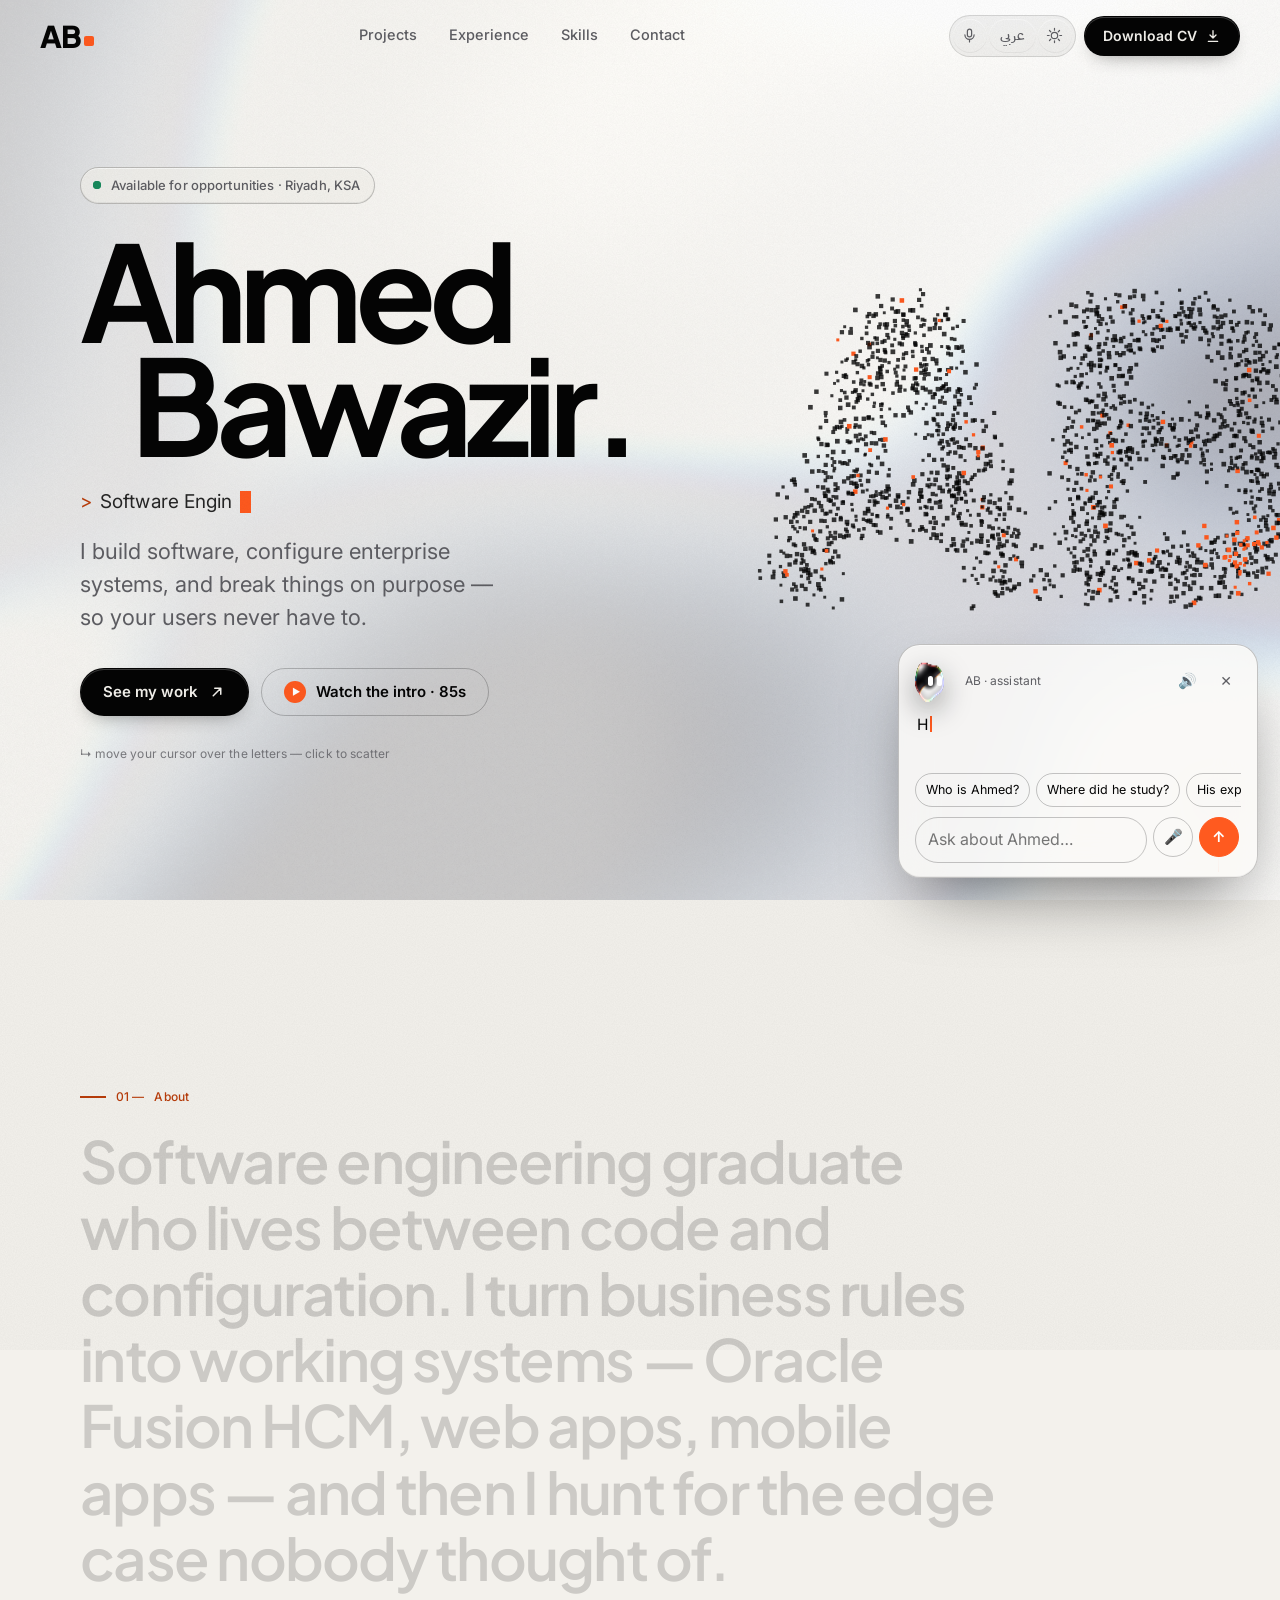
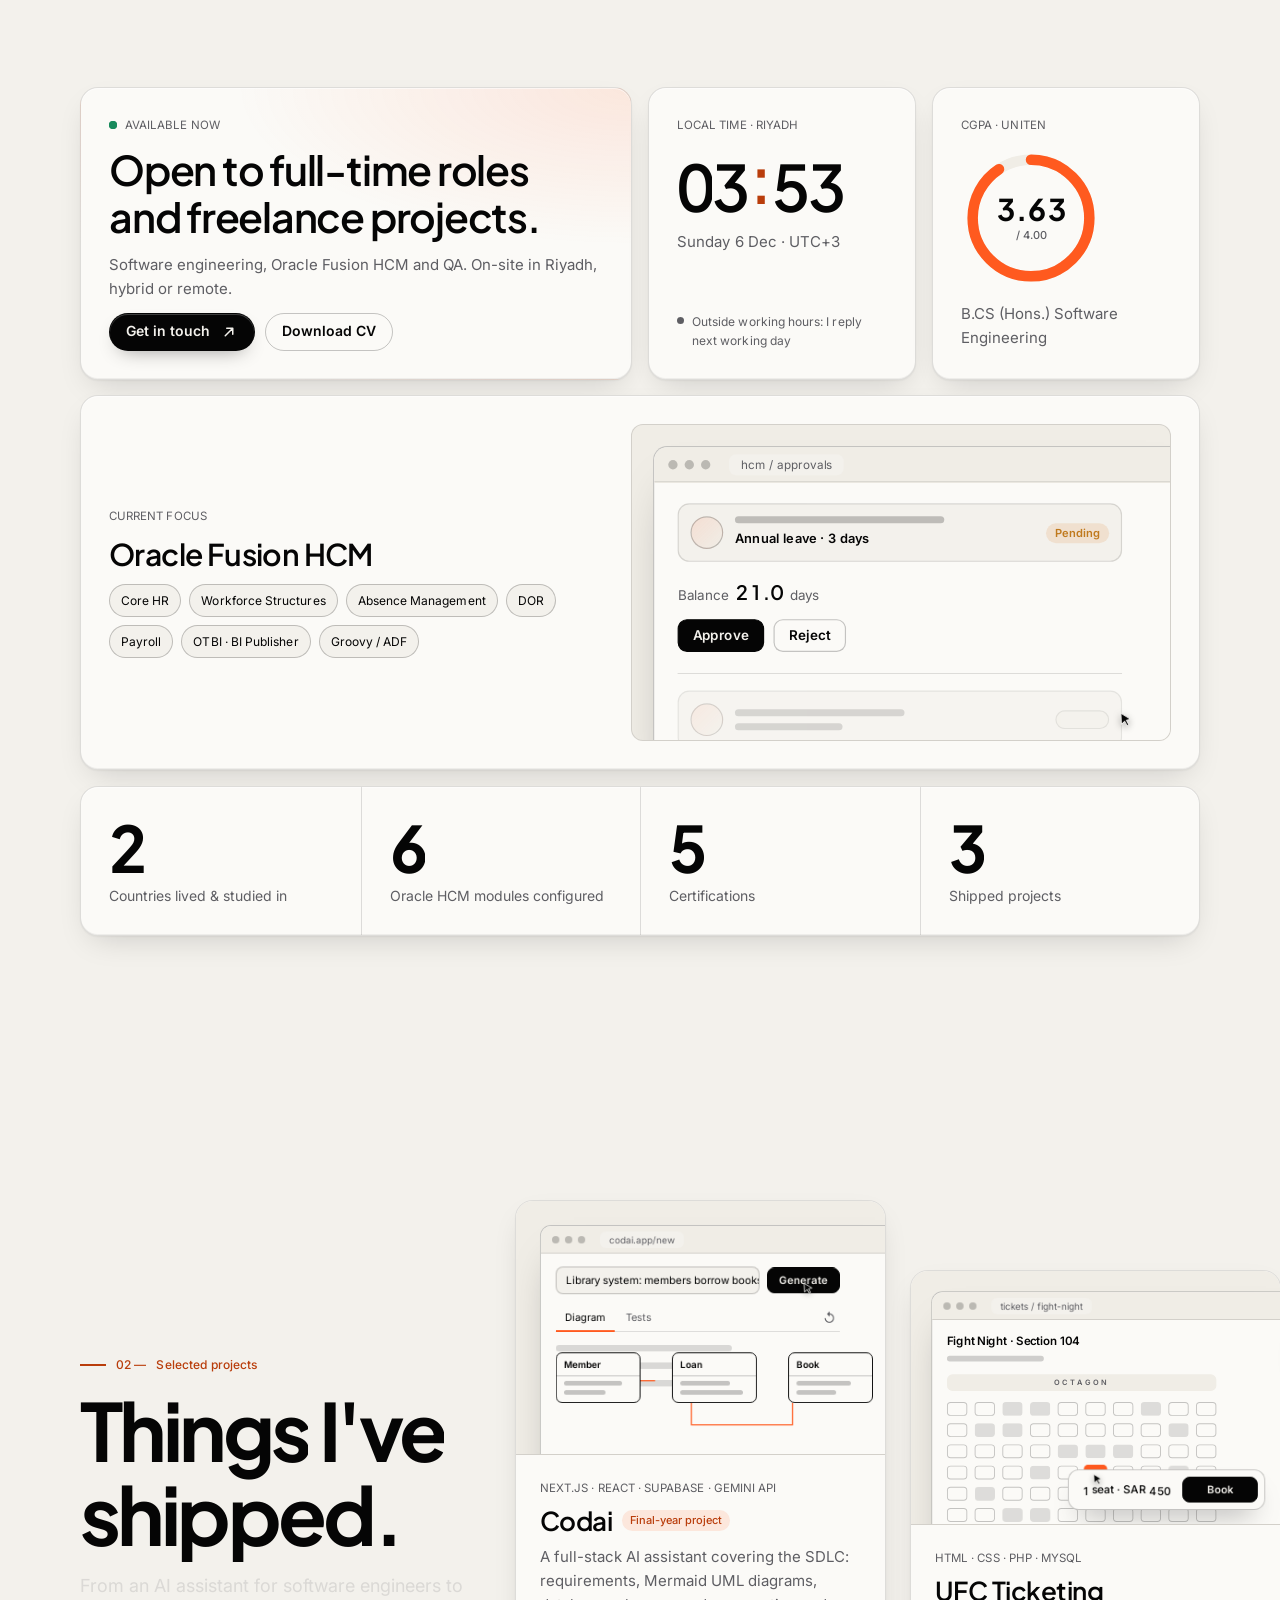
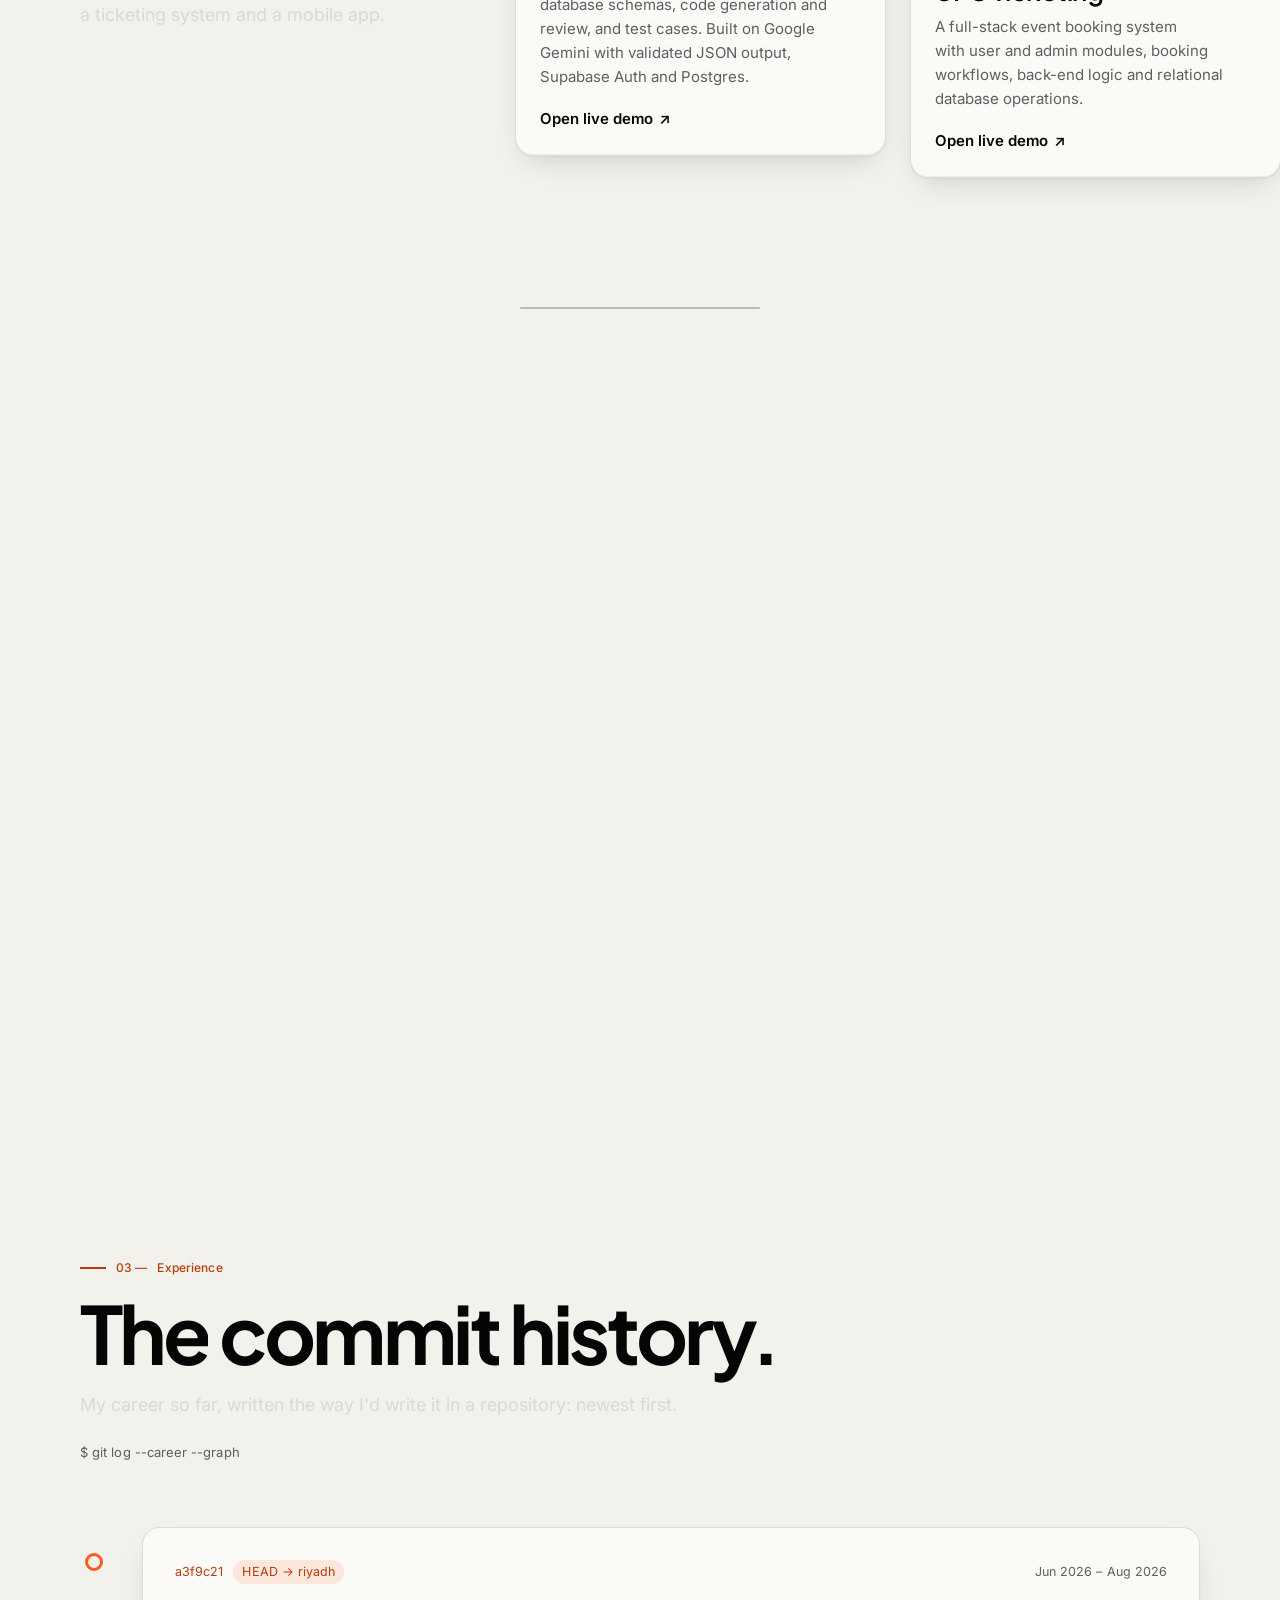
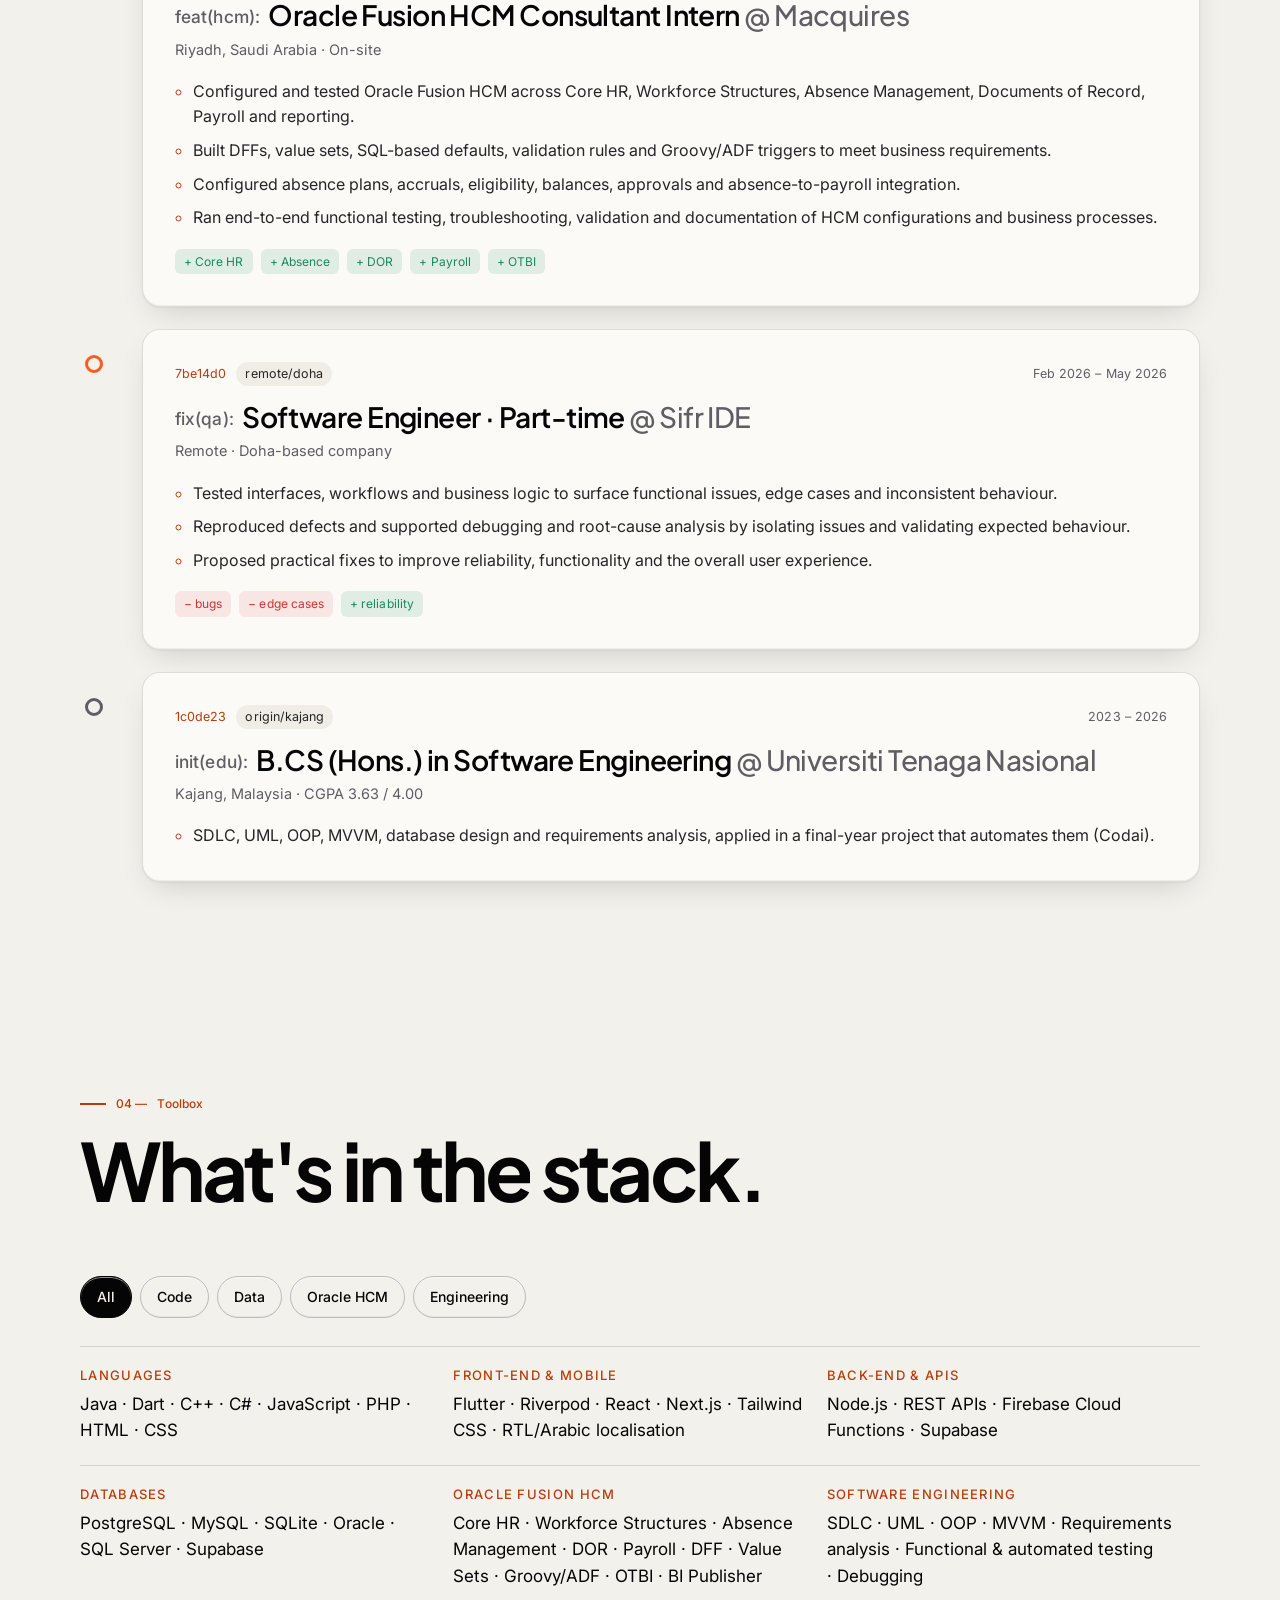
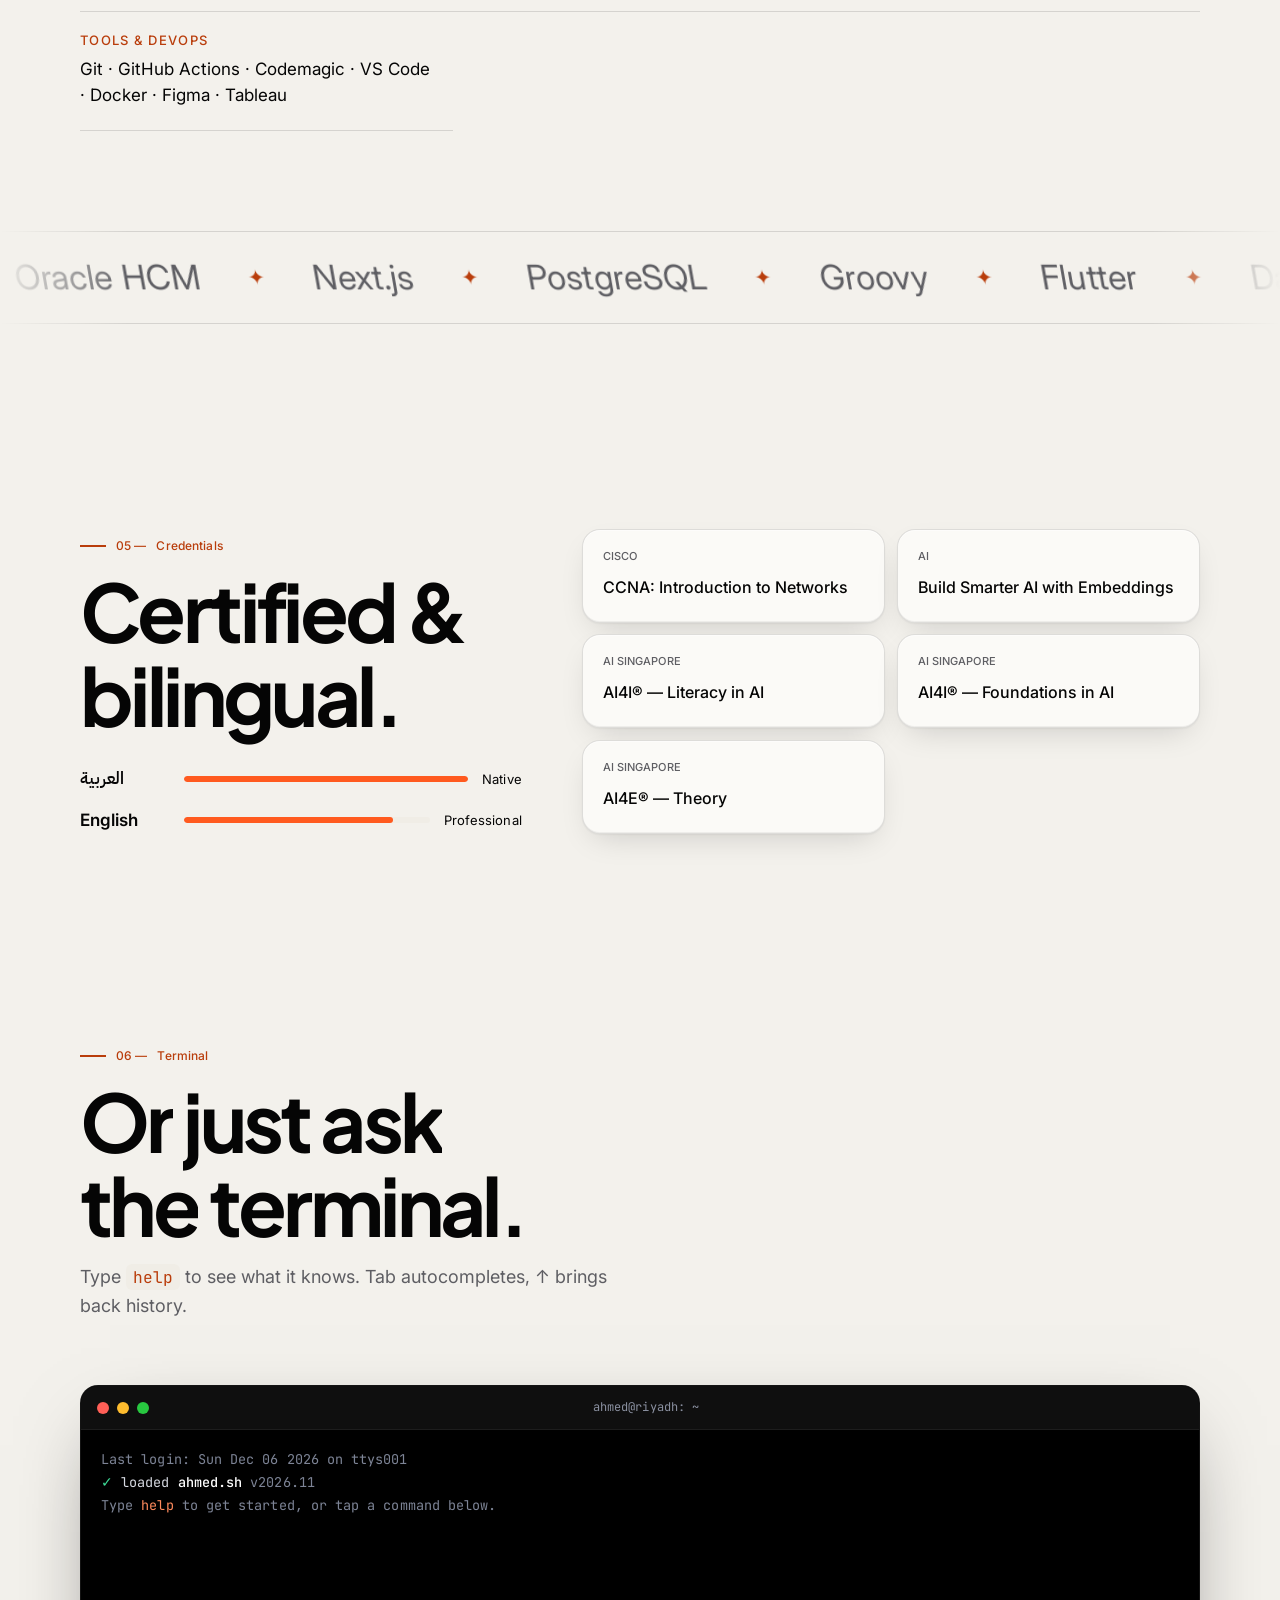
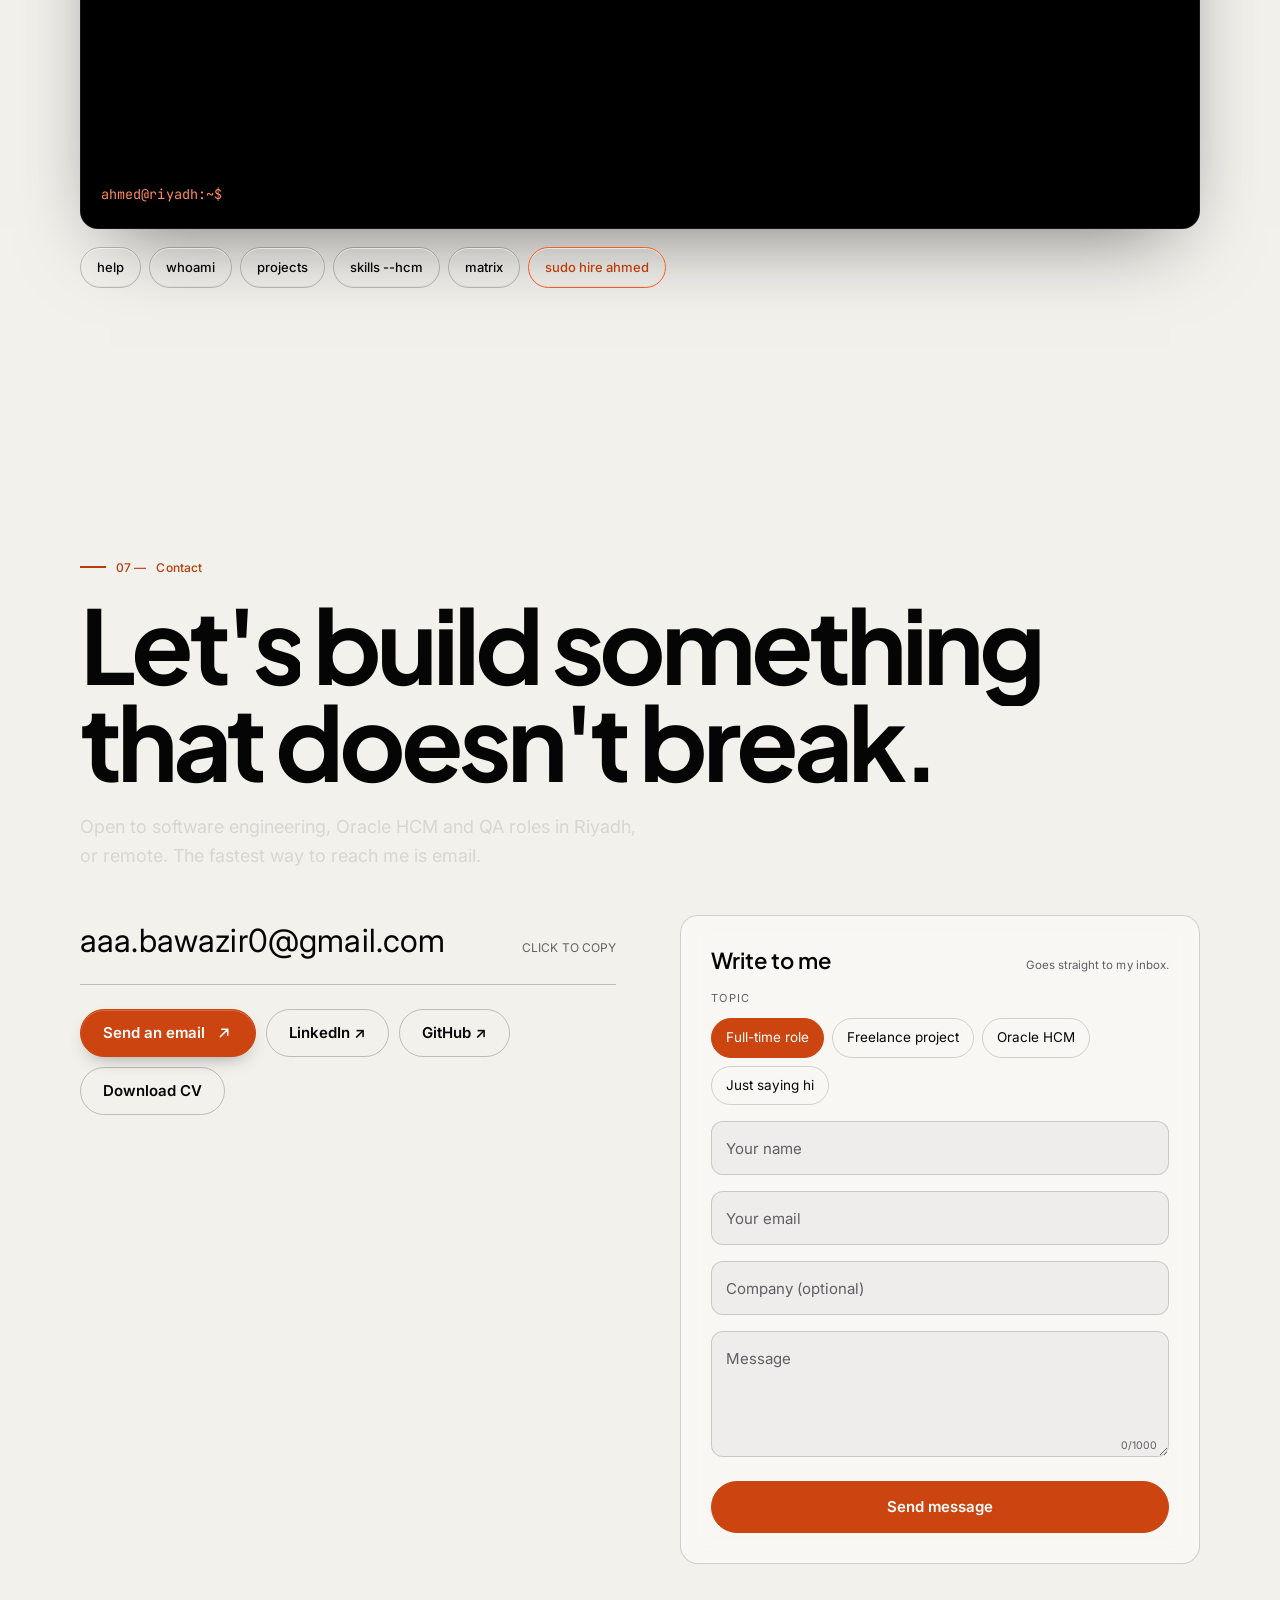
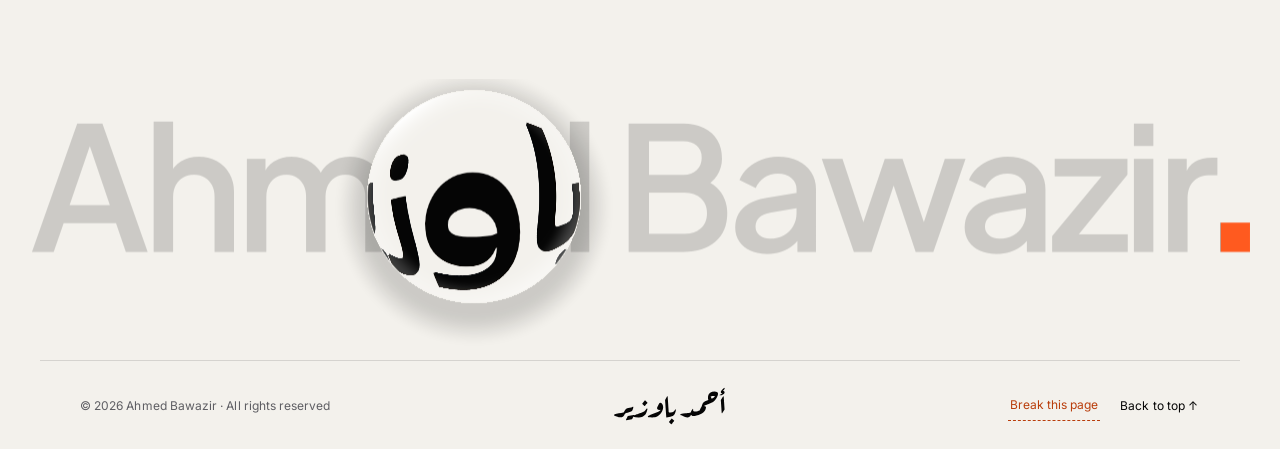
==== commit 3e2f7e13: "Add MyCal logo and brand colours to project card Co-Authored-By: Claude Opus 5.5 <noreply@anthropic." ====
--- a/index.html
+++ b/index.html
@@ -289,7 +289,7 @@
                 <div class="stage-canvas">
                   <div class="phone2" style="left:150px;top:20px">
                     <div class="ph-notch"></div>
-                    <p class="ec-h">Today</p>
+                    <p class="ec-h"><span class="mc-logo"><svg class="mc-mark" viewBox="0 0 64 40" aria-hidden="true"><path d="M0 18a17 17 0 0 1 17-17h17v17a17 17 0 0 1-17 17H0z"/><circle cx="45" cy="9" r="5"/></svg>mycal</span><span>Today</span></p>
                     <div class="ec-ring">
                       <svg viewBox="0 0 120 120"><circle class="bg" cx="60" cy="60" r="50" pathLength="100"/><circle class="fg" cx="60" cy="60" r="50" pathLength="100"/></svg>
                       <p><span class="ec-kcal">1,320</span><small>of 2,200 kcal</small></p>
@@ -308,7 +308,7 @@
             </div>
             <div class="project-body">
               <p class="project-tags mono">Flutter · Dart · Riverpod · SQLite</p>
-              <h3>MyCal <span class="badge" data-i18n="proj.dev">In development</span></h3>
+              <h3><span class="mc-title"><svg class="mc-mark mc-mark--title" viewBox="0 0 64 40" aria-hidden="true"><path d="M0 18a17 17 0 0 1 17-17h17v17a17 17 0 0 1-17 17H0z"/><circle cx="45" cy="9" r="5"/></svg>MyCal</span> <span class="badge" data-i18n="proj.dev">In development</span></h3>
               <p data-i18n="proj.easycal">A calorie-tracking app for iOS and Android, in Arabic and English: food search with local dishes, barcode scanning, daily goals, water and weight tracking, and progress charts.</p>
               <span class="link link-muted" data-i18n="proj.private">iOS &amp; Android · coming soon</span>
             </div>
--- a/css/style.css
+++ b/css/style.css
@@ -1487,3 +1487,15 @@
 .foot-links a, .foot-links button { display: inline-flex; align-items: center; min-height: 32px; padding: 4px 2px; }
 /* the little demo windows never spill past a narrow phone screen */
 .stage-canvas .win { max-width: 100%; }
+
+/* MyCal brand */
+.project--easycal { --mc-ink: #0c2a1f; --mc-lime: #bdf46d; }
+.project--easycal .ec-h { display: flex; justify-content: space-between; align-items: center; }
+.mc-logo { display: inline-flex; align-items: center; gap: 4px; font-weight: 800; letter-spacing: -.04em; color: var(--mc-ink); }
+.mc-mark { width: 18px; height: 12px; fill: var(--mc-ink); flex: none; }
+.project--easycal .ec-h > span:last-child { font-weight: 500; font-size: 11px; opacity: .6; }
+.project--easycal .ec-ring .fg { stroke: #7cc932; }
+.project--easycal .ec-toast b { color: #4e9a12; }
+.project--easycal .stage { background: radial-gradient(70% 80% at 60% 40%, color-mix(in srgb, var(--mc-lime) 45%, transparent), transparent 70%); }
+.mc-title { display: inline-flex; align-items: center; gap: .3em; }
+.mc-mark--title { width: 1.05em; height: .7em; padding: .12em .14em; box-sizing: content-box; border-radius: .22em; background: var(--mc-lime); fill: var(--mc-ink); }
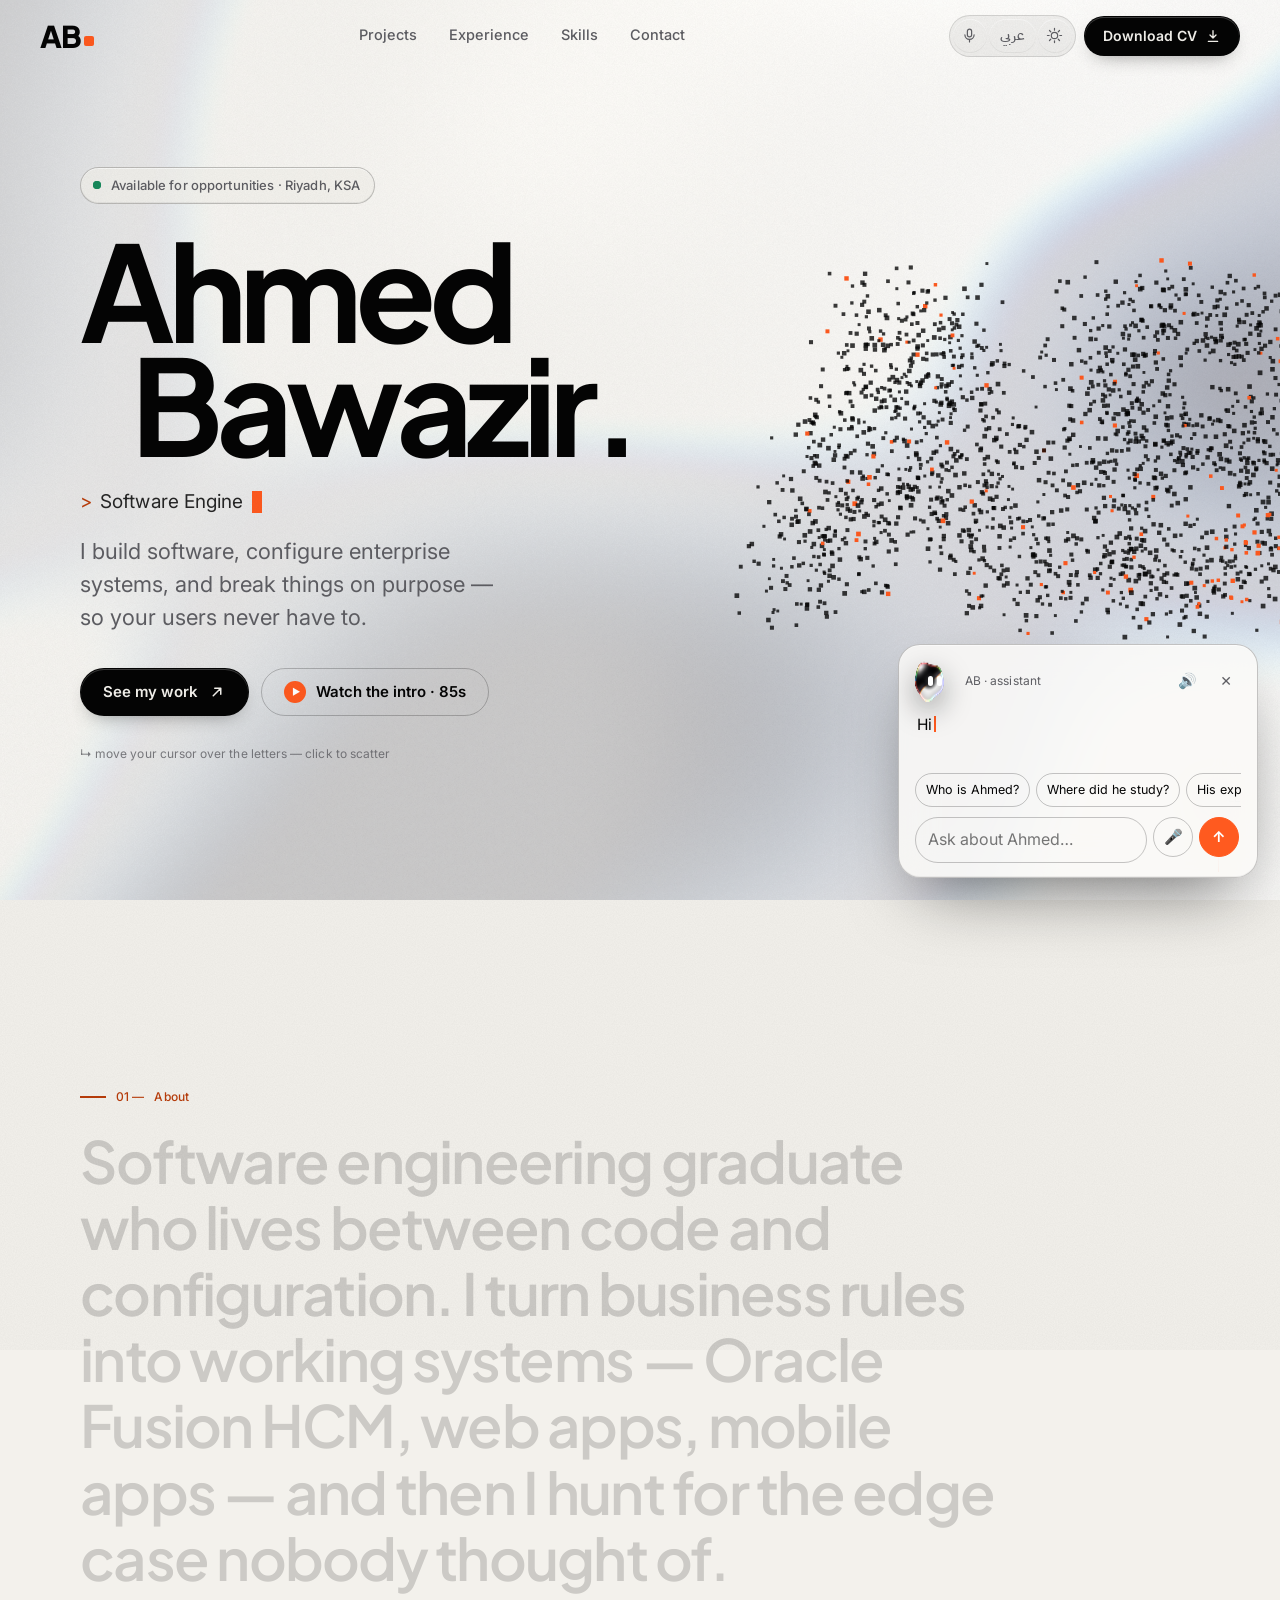
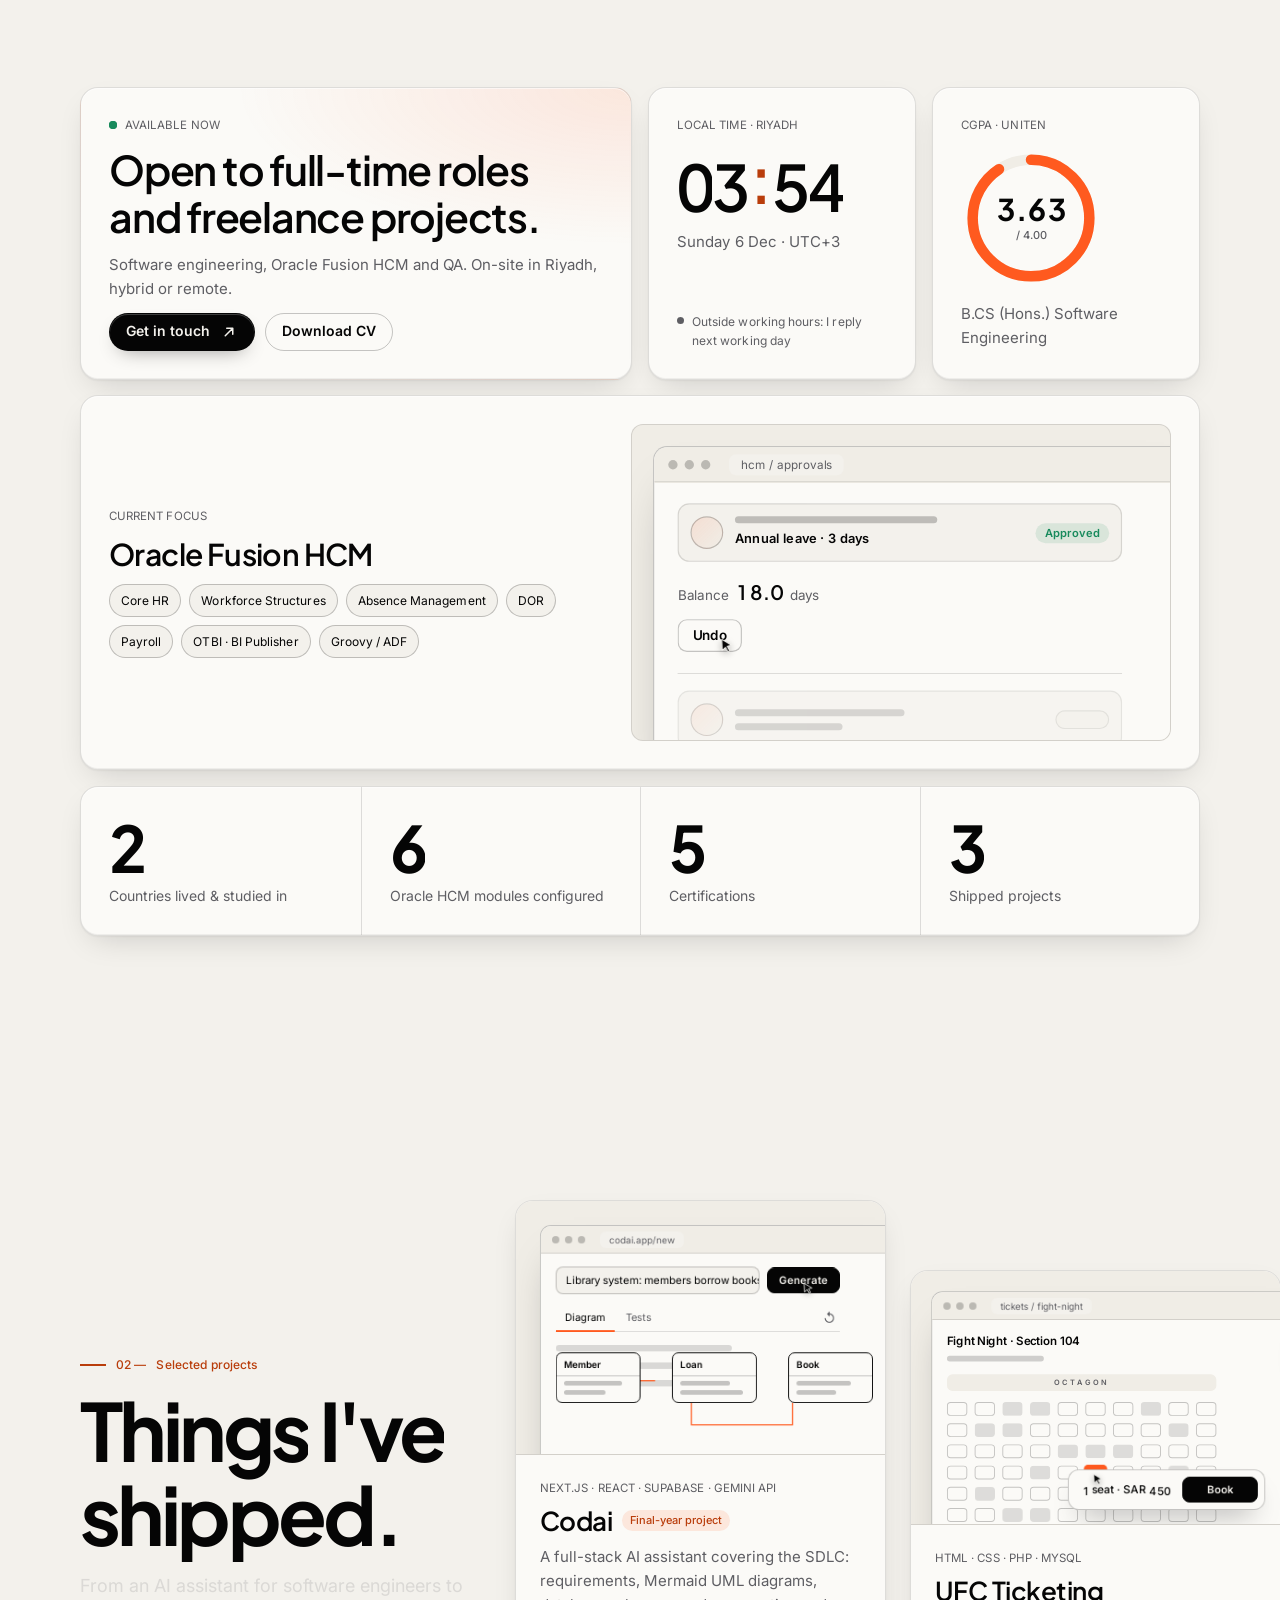
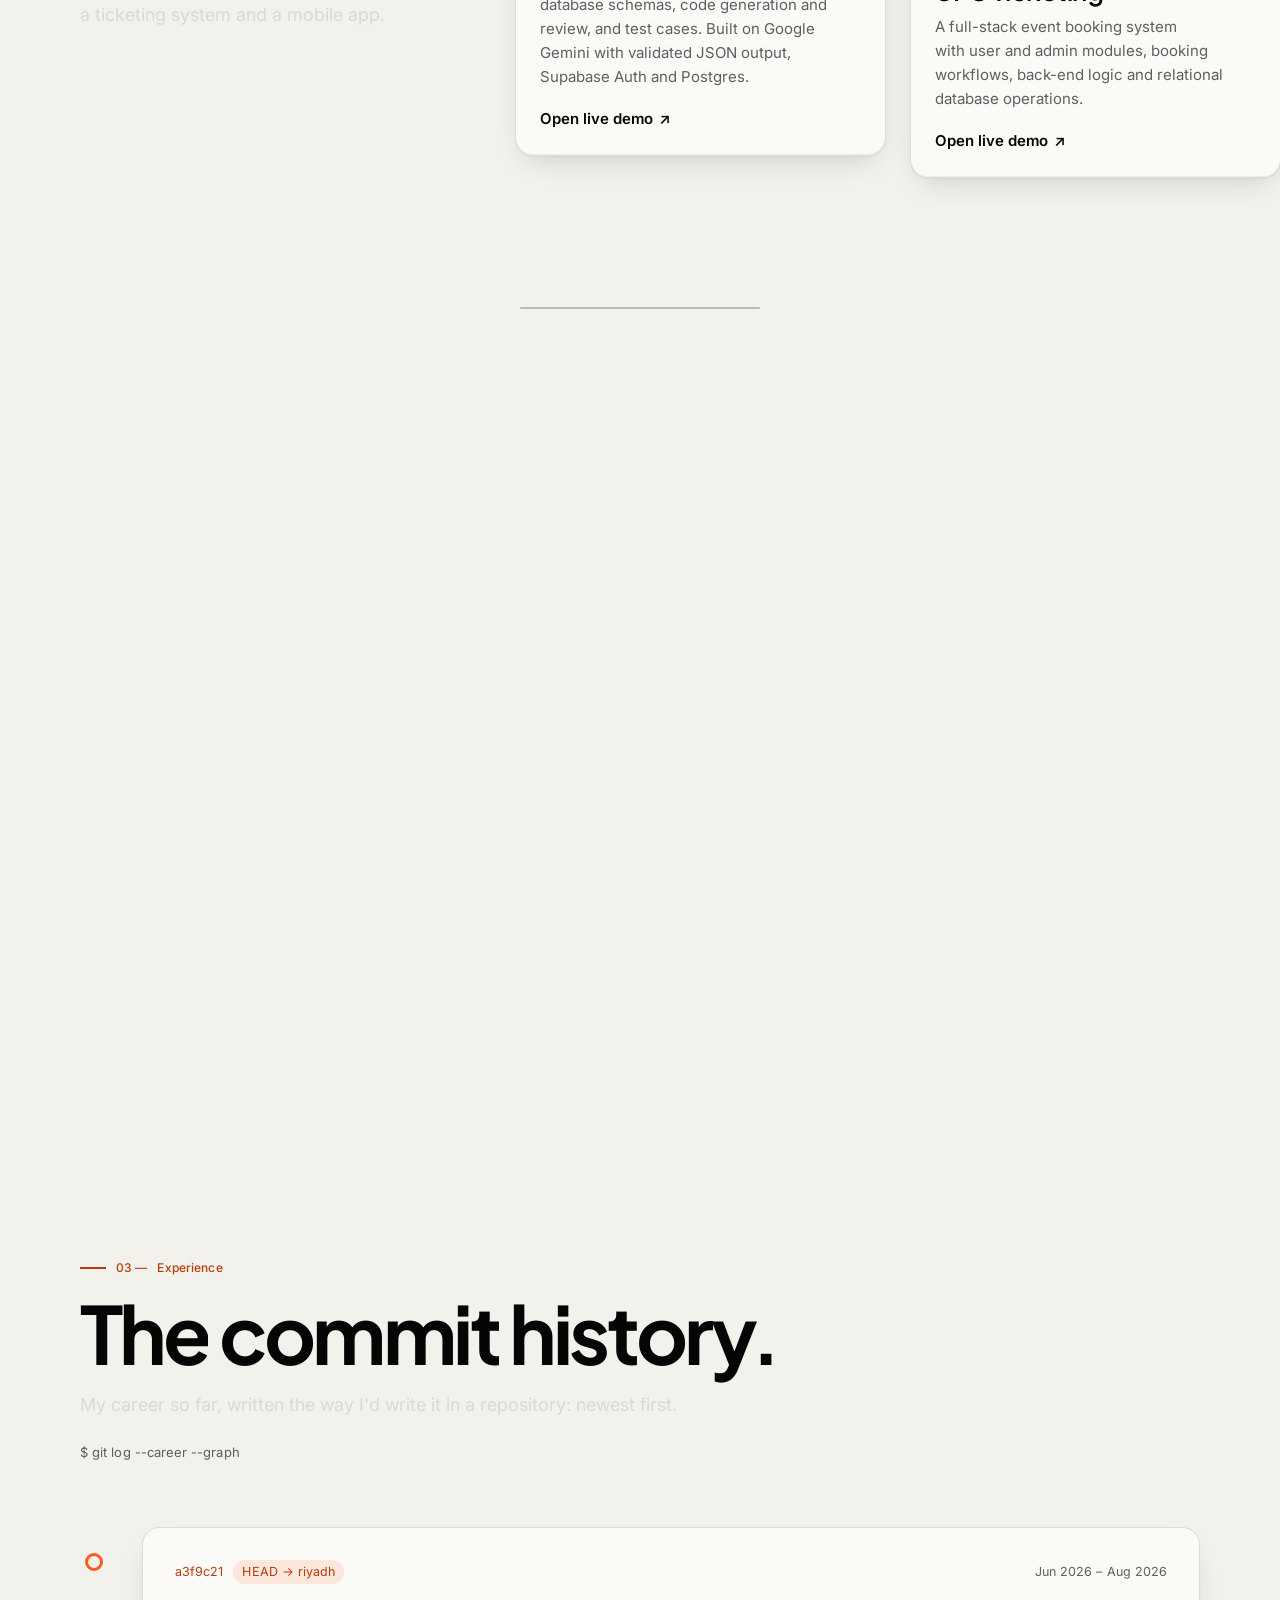
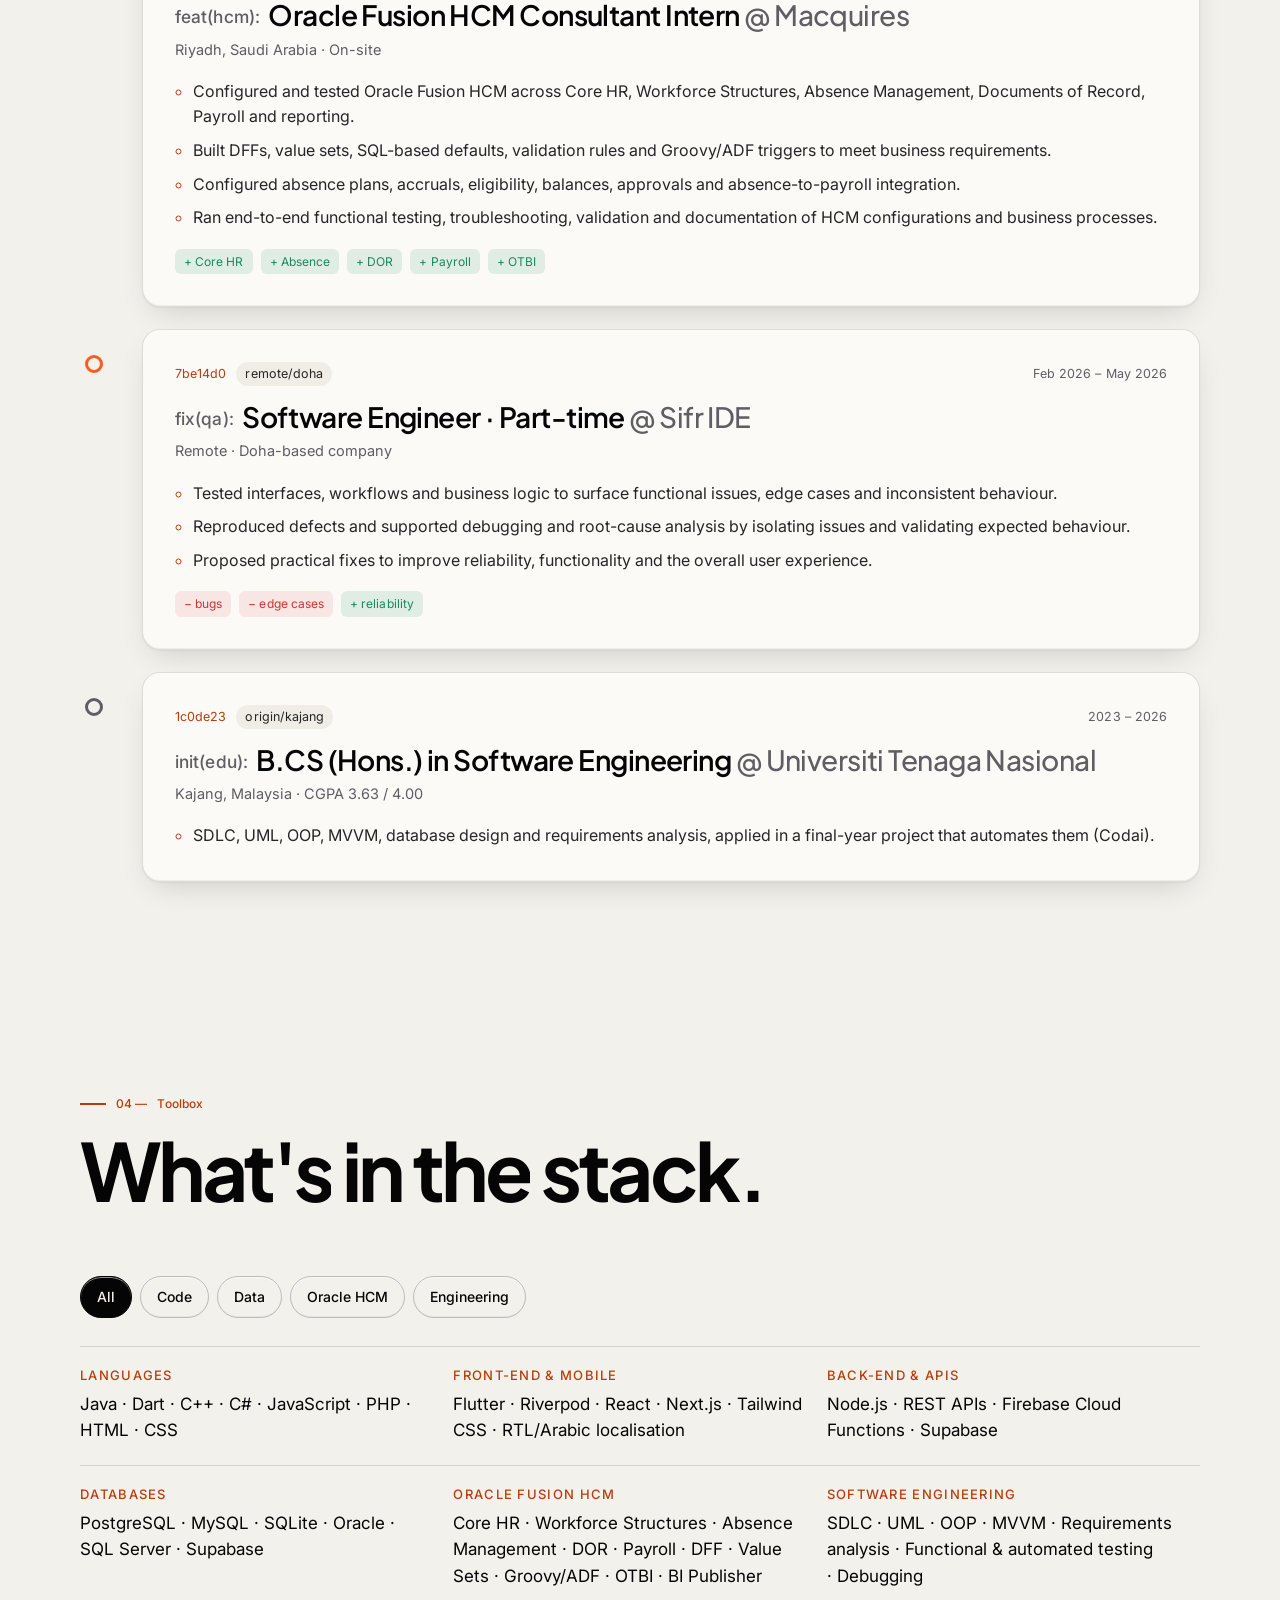
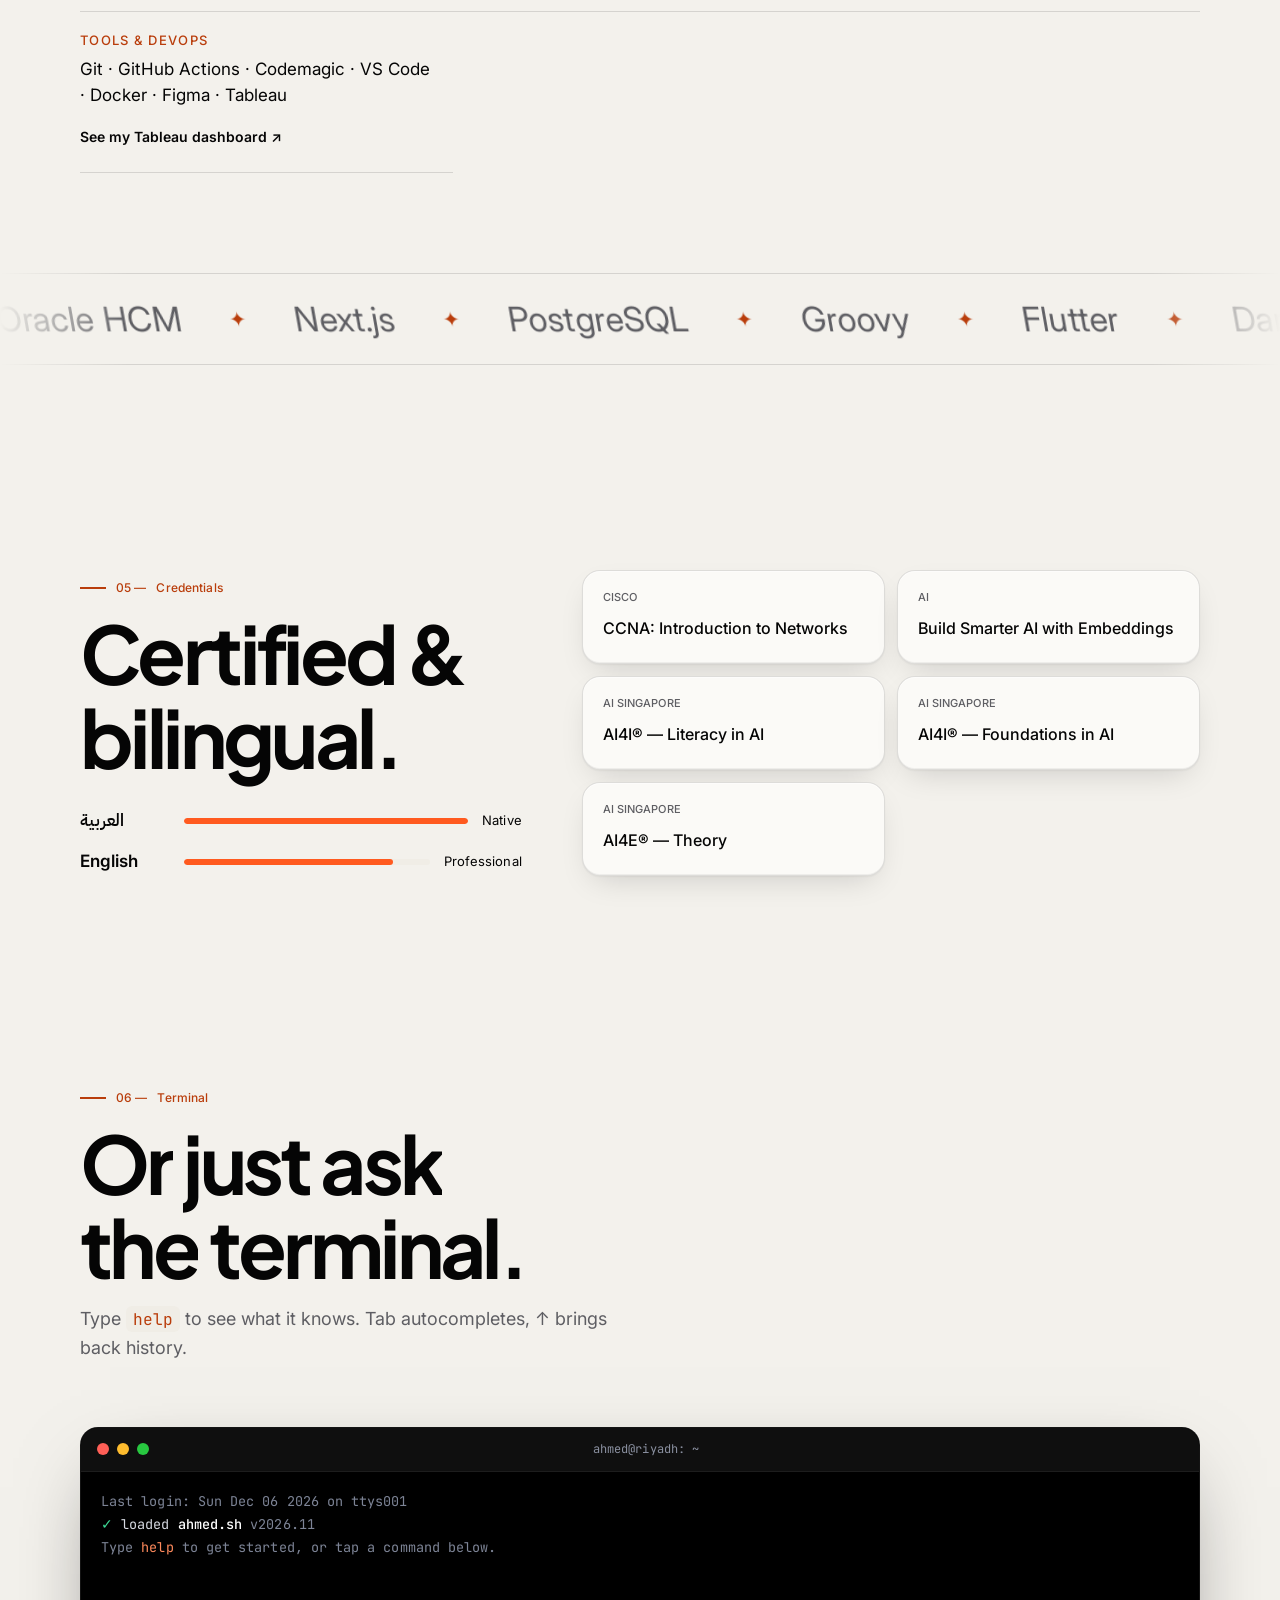
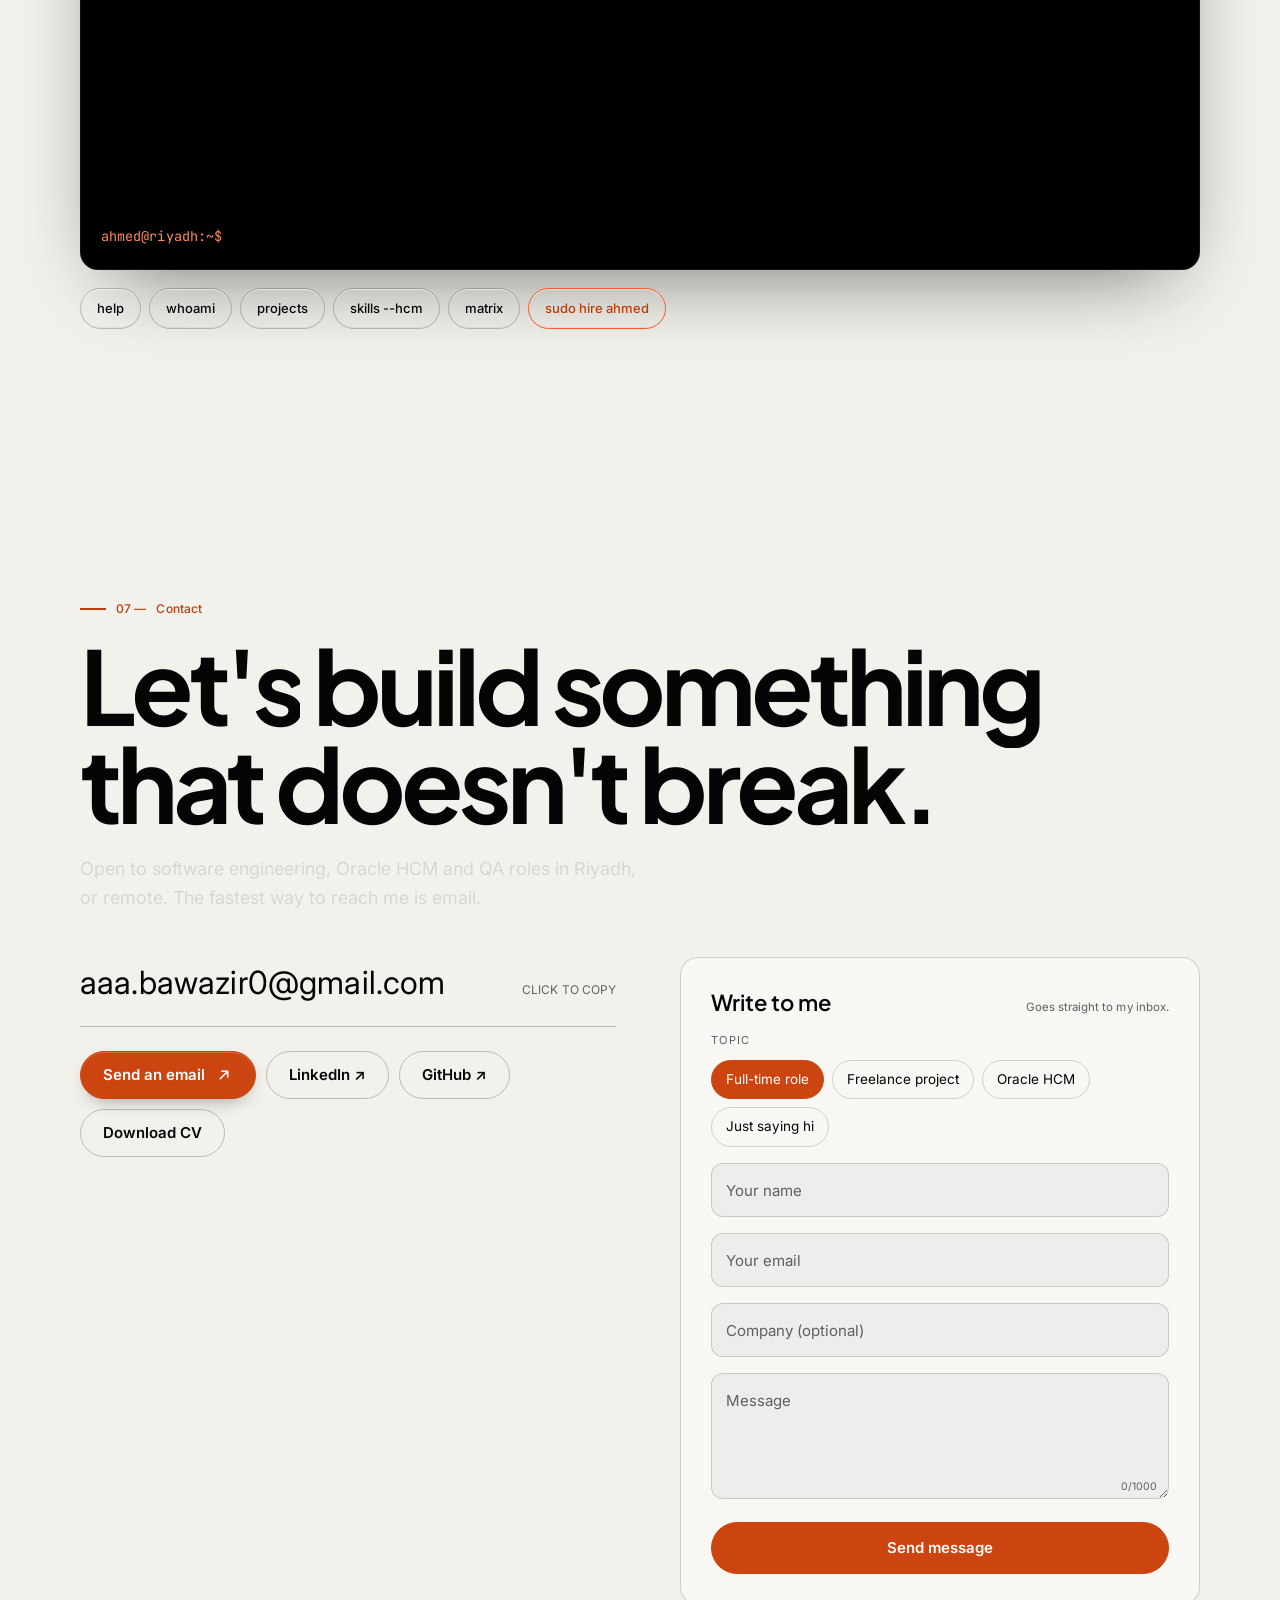
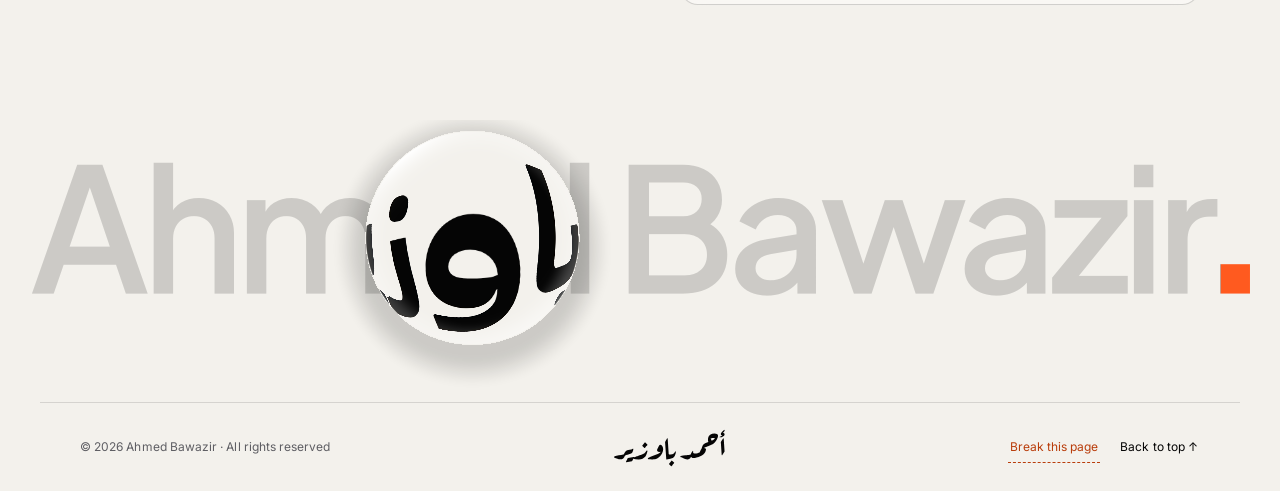
==== commit 5543282a: "Link Tableau Public dashboard from skills Co-Authored-By: Claude Opus 5.5 <noreply@anthropic.com> Cl" ====
--- a/index.html
+++ b/index.html
@@ -401,7 +401,7 @@
           <div class="skill-group" data-group="data"><h3 data-i18n="skills.db">Databases</h3><p>PostgreSQL · MySQL · SQLite · Oracle · SQL Server · Supabase</p></div>
           <div class="skill-group" data-group="hcm"><h3>Oracle Fusion HCM</h3><p>Core HR · Workforce Structures · Absence Management · DOR · Payroll · DFF · Value Sets · Groovy/ADF · OTBI · BI Publisher</p></div>
           <div class="skill-group" data-group="eng"><h3 data-i18n="skills.se">Software engineering</h3><p>SDLC · UML · OOP · MVVM · Requirements analysis · Functional &amp; automated testing · Debugging</p></div>
-          <div class="skill-group" data-group="data eng"><h3 data-i18n="skills.tools">Tools &amp; DevOps</h3><p>Git · GitHub Actions · Codemagic · VS Code · Docker · Figma · Tableau</p></div>
+          <div class="skill-group" data-group="data eng"><h3 data-i18n="skills.tools">Tools &amp; DevOps</h3><p>Git · GitHub Actions · Codemagic · VS Code · Docker · Figma · Tableau</p><a data-cursor="open" class="link" href="https://public.tableau.com/app/profile/ahmed.bawazir/viz/shared/BK3Q386ZX" target="_blank" rel="noopener"><span data-i18n="skills.tableau">See my Tableau dashboard</span> ↗</a></div>
         </div>
       </div>
       <div class="marquee" aria-hidden="true">
--- a/css/style.css
+++ b/css/style.css
@@ -1499,3 +1499,4 @@
 .project--easycal .stage { background: radial-gradient(70% 80% at 60% 40%, color-mix(in srgb, var(--mc-lime) 45%, transparent), transparent 70%); }
 .mc-title { display: inline-flex; align-items: center; gap: .3em; }
 .mc-mark--title { width: 1.05em; height: .7em; padding: .12em .14em; box-sizing: content-box; border-radius: .22em; background: var(--mc-lime); fill: var(--mc-ink); }
+.skill-group .link { display: inline-block; margin-top: 10px; font-size: 14px; }
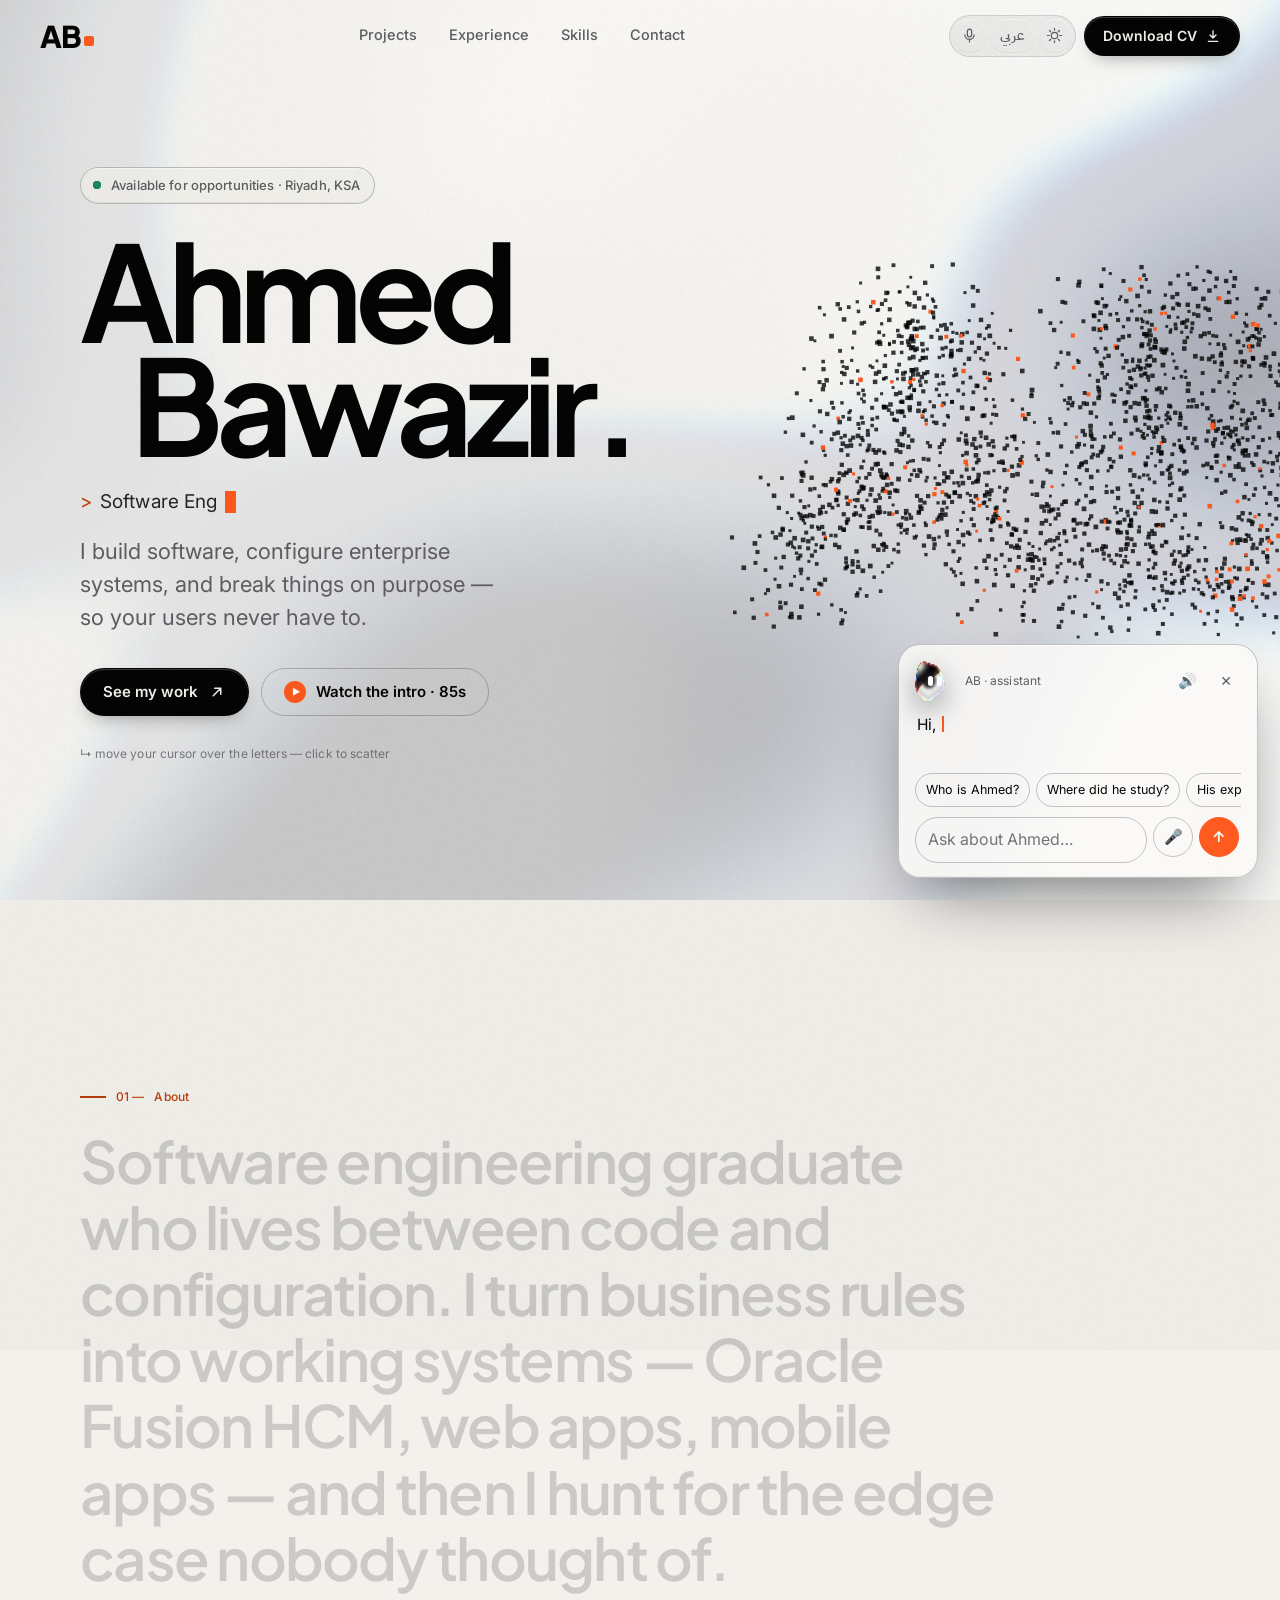
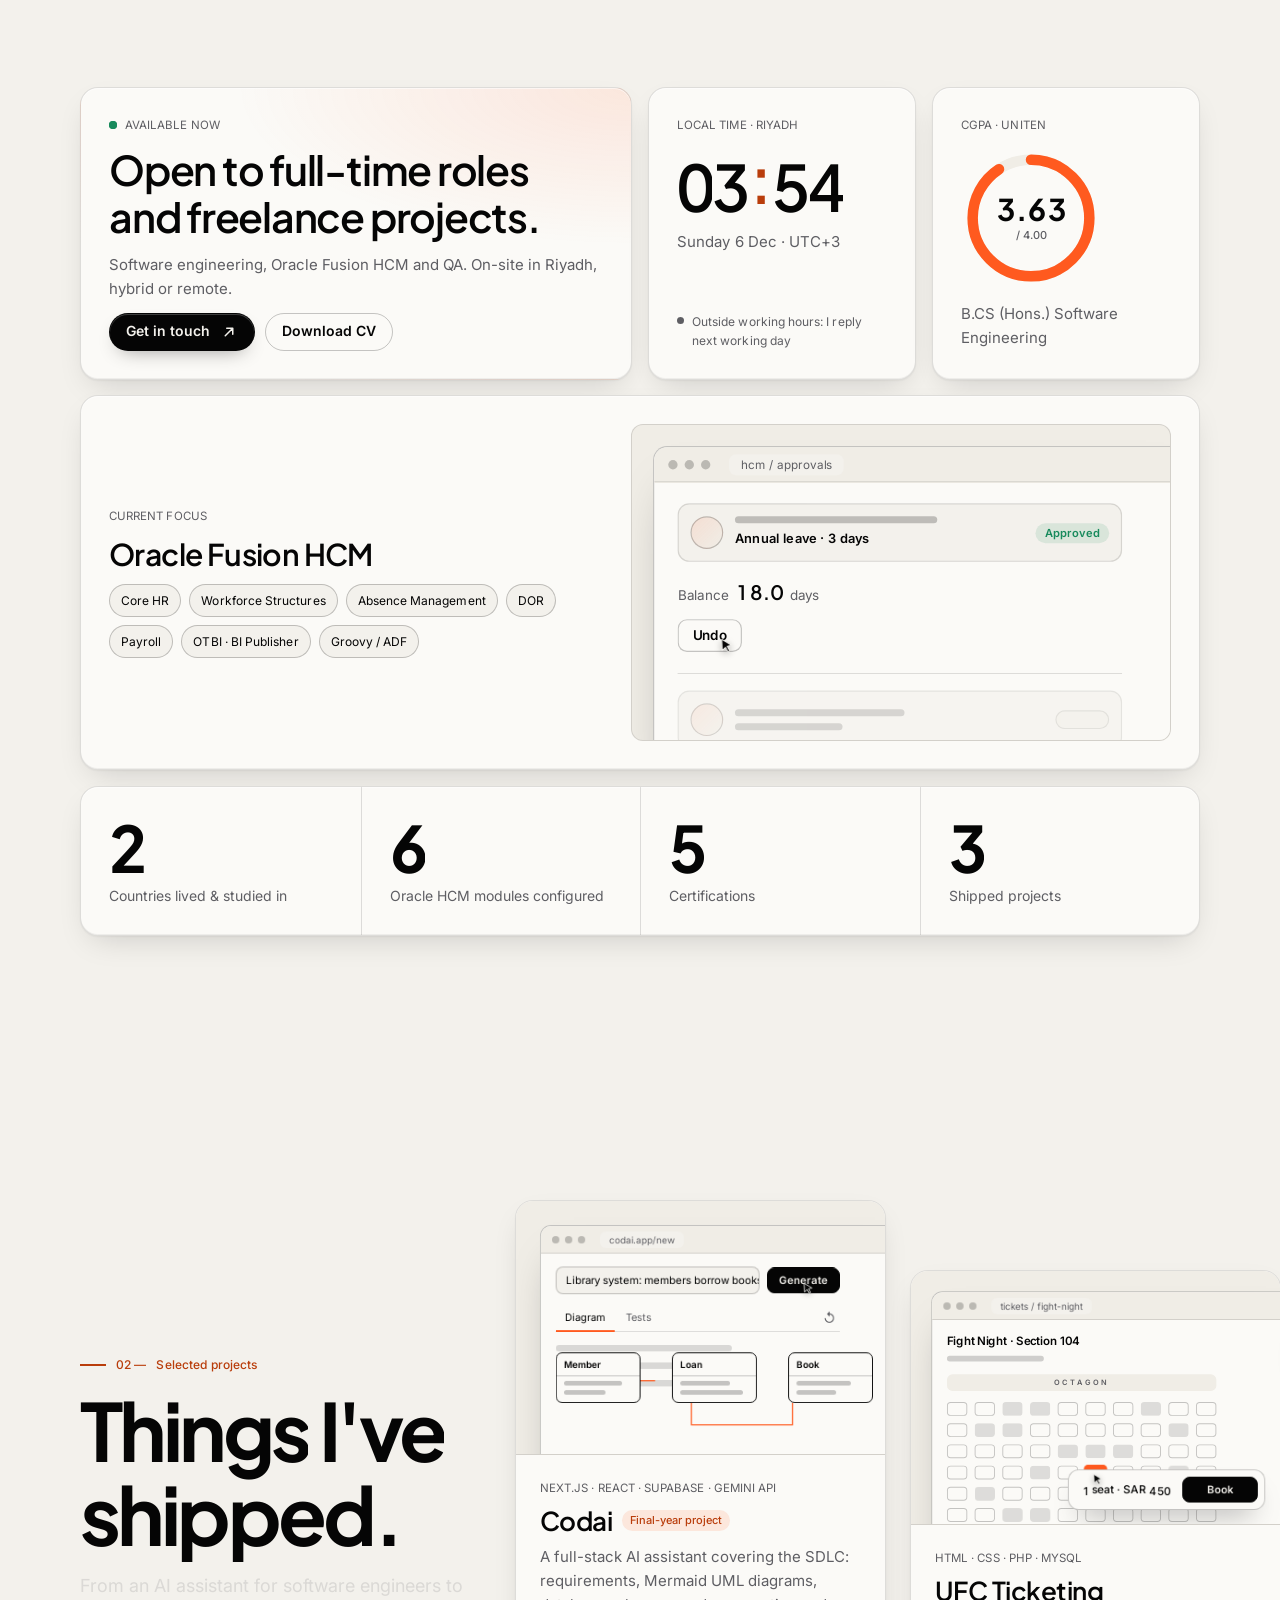
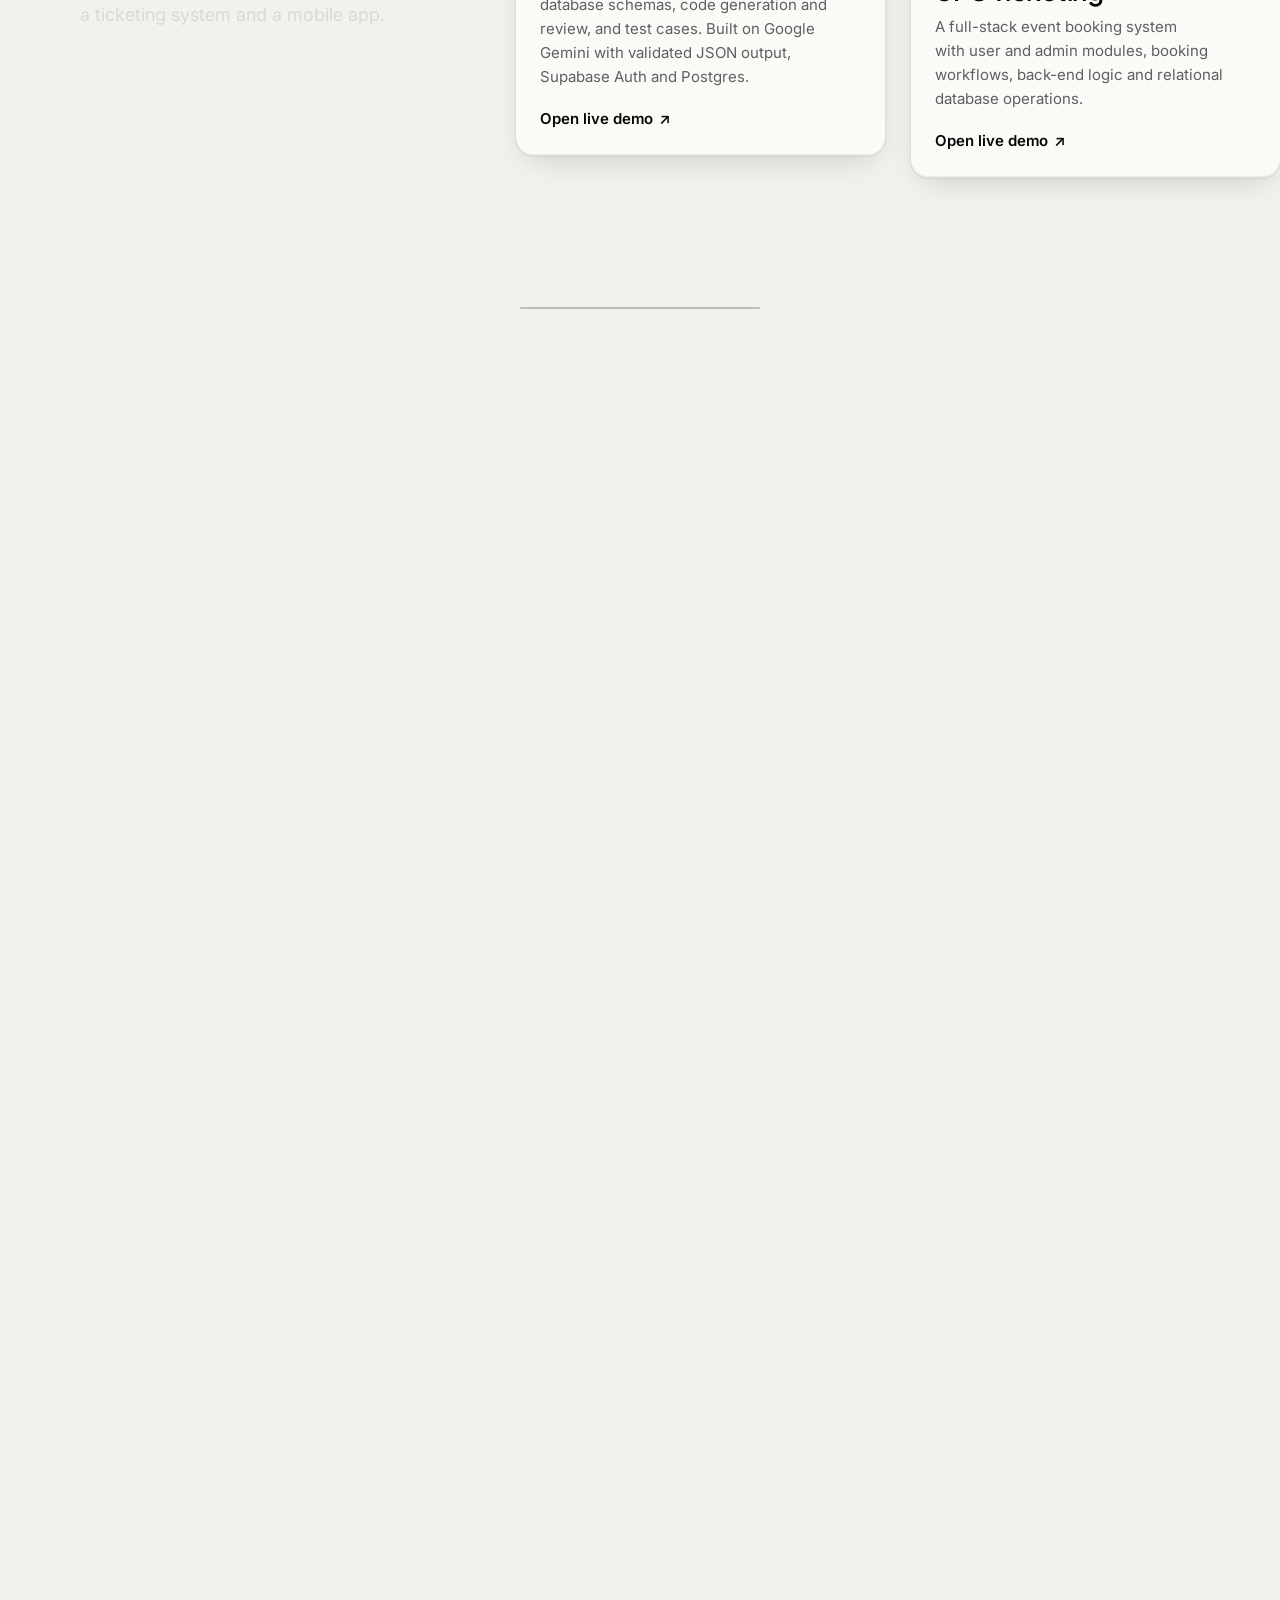
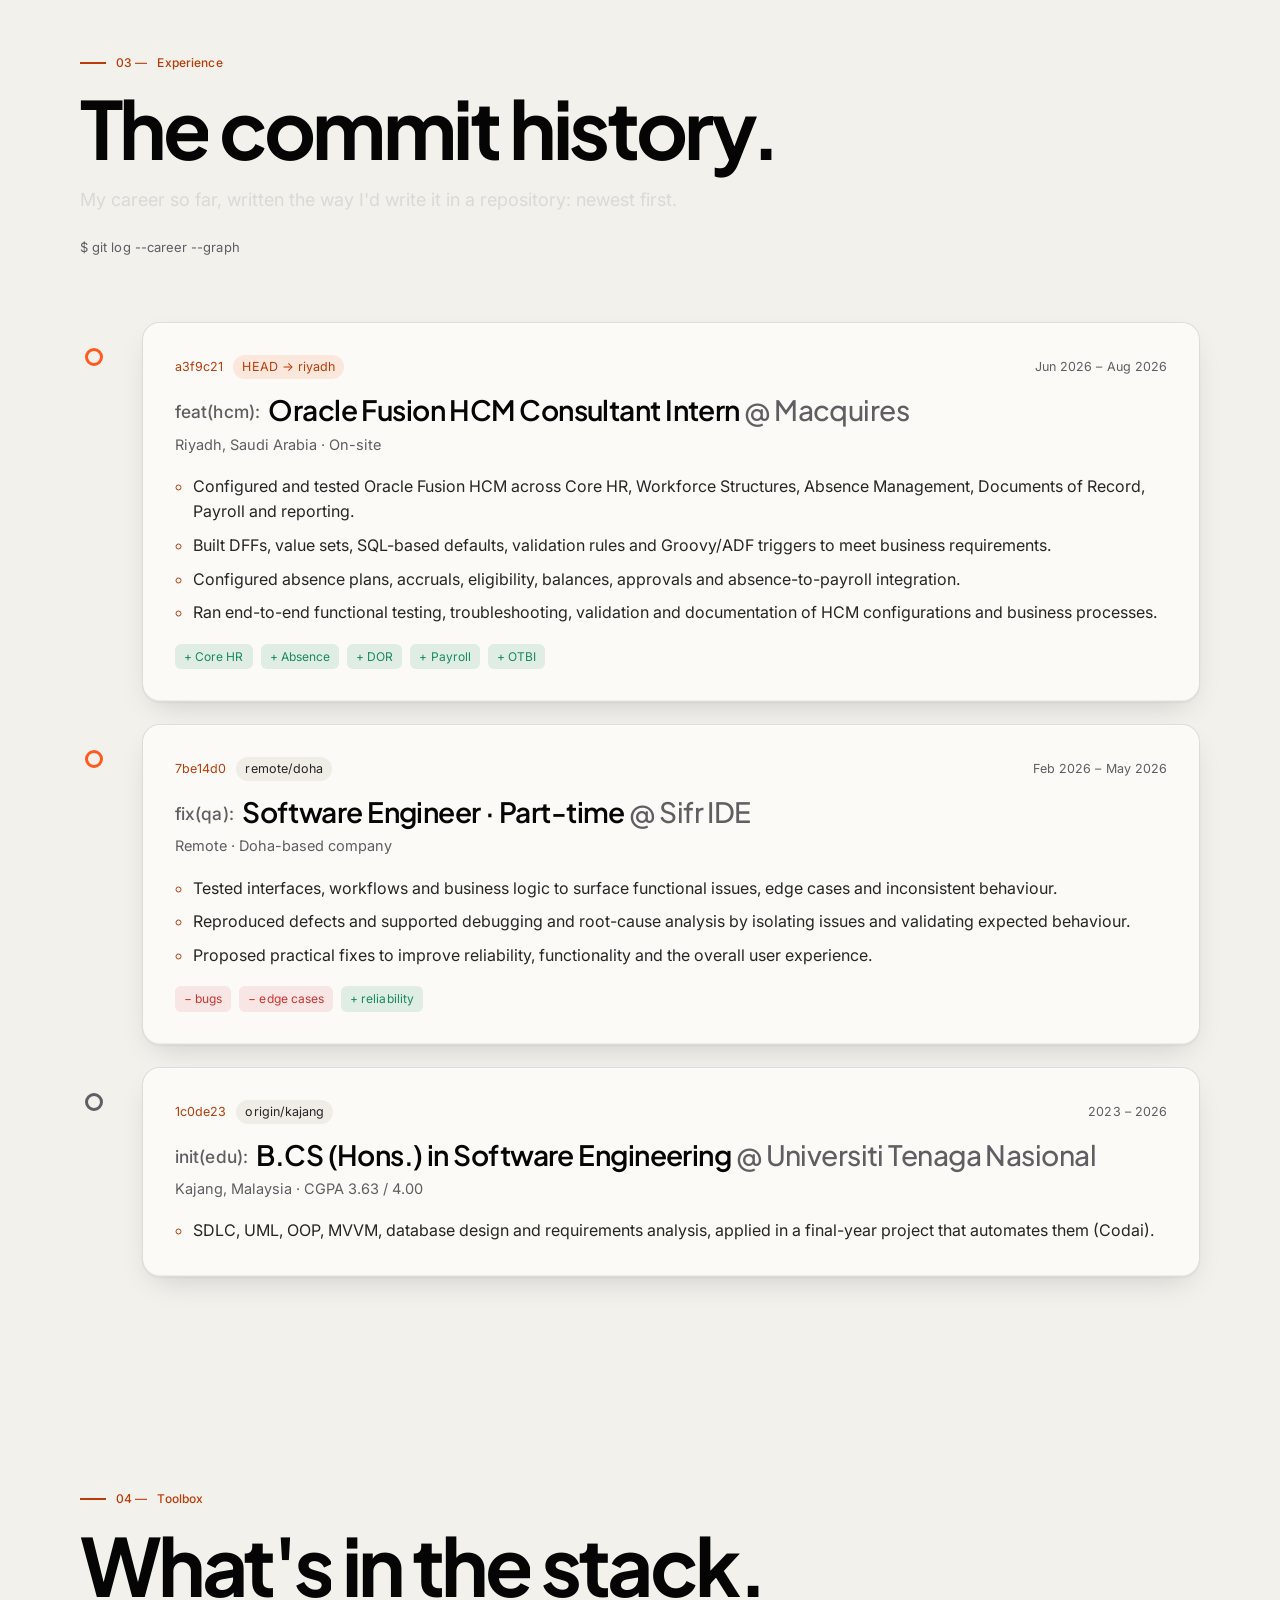
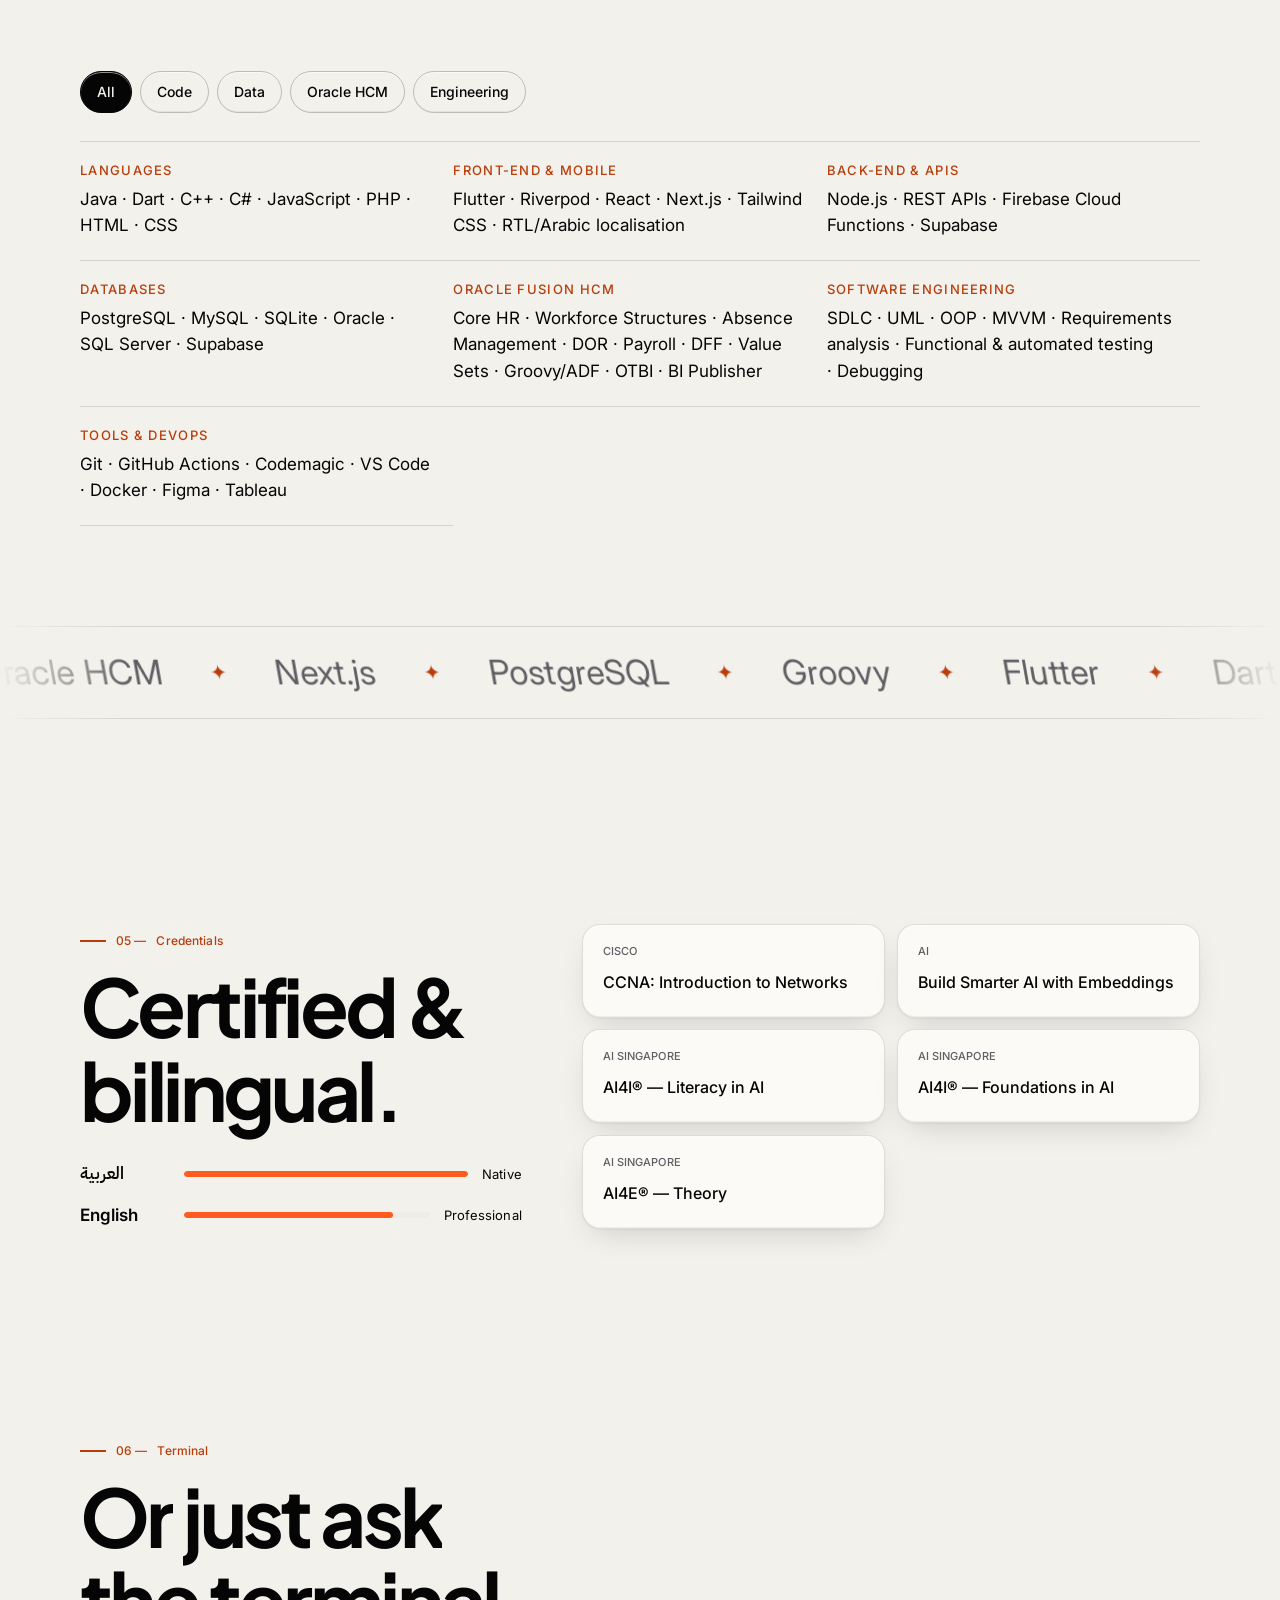
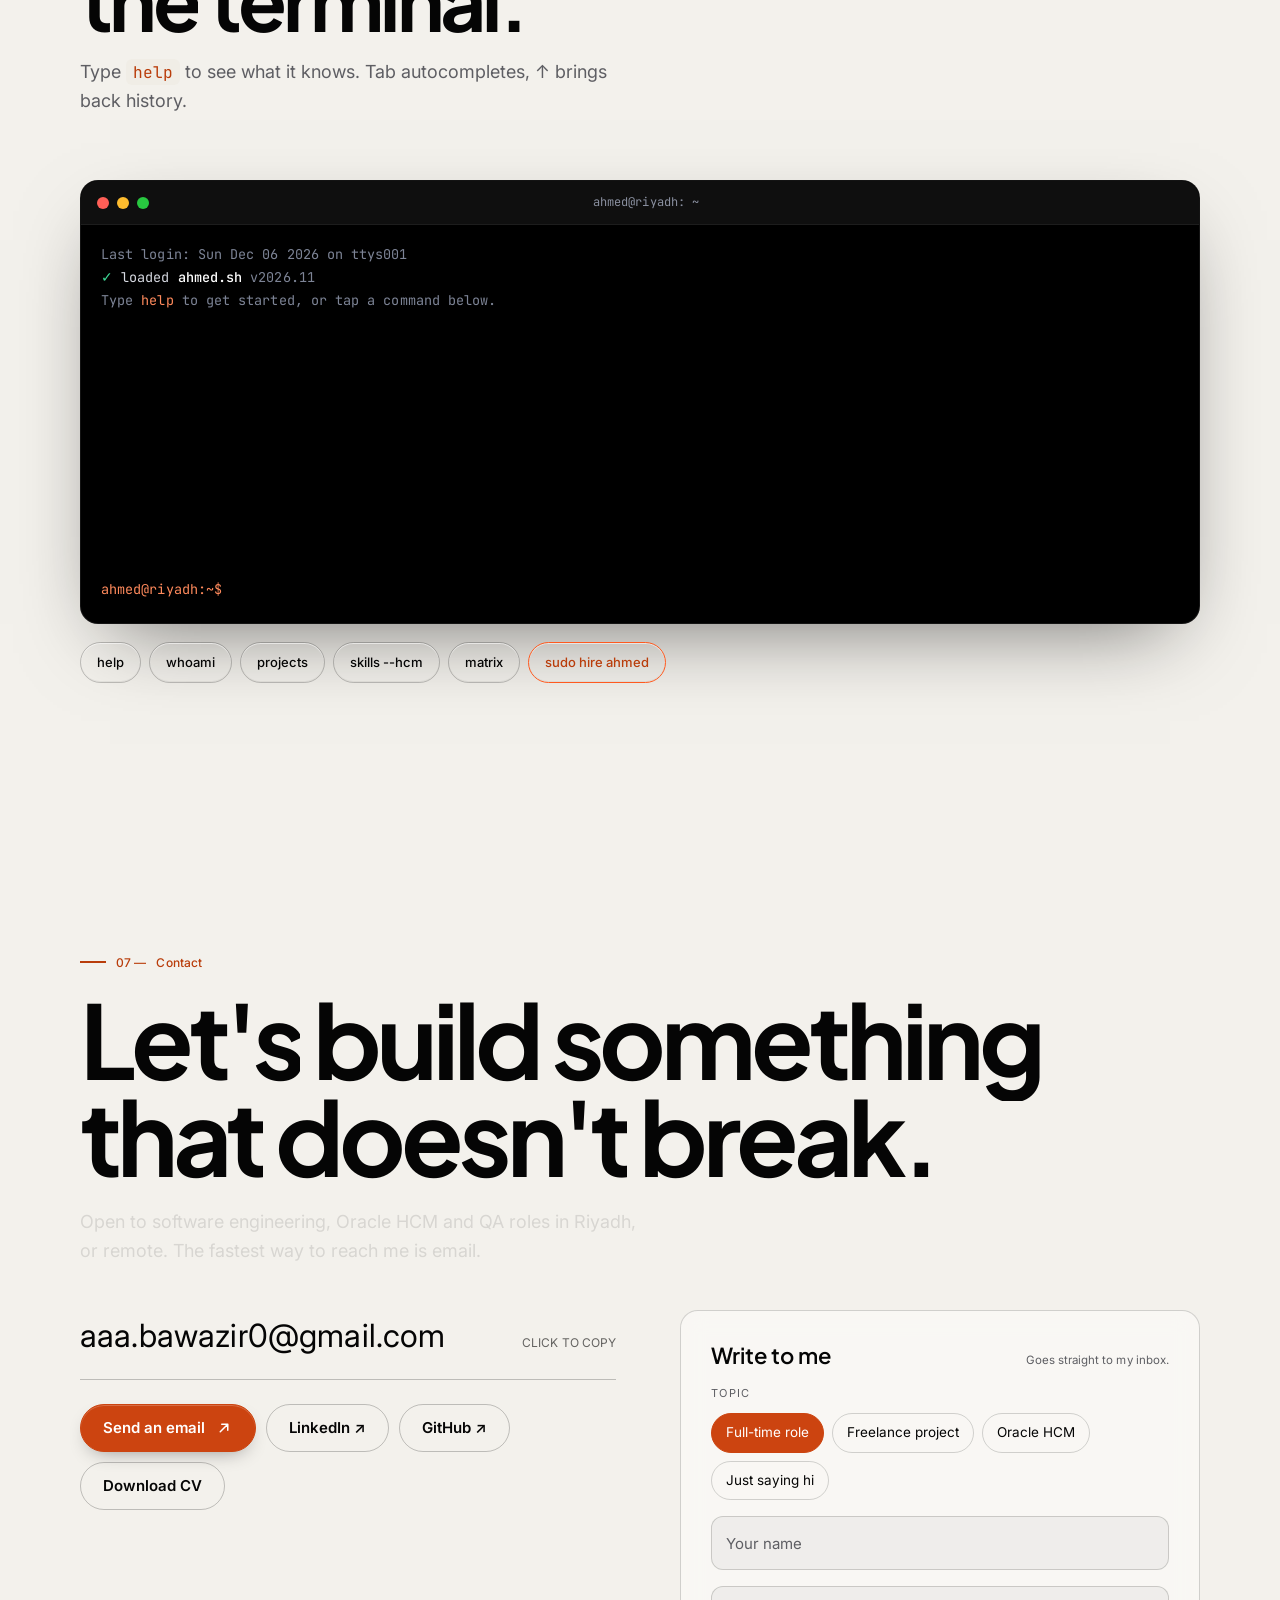
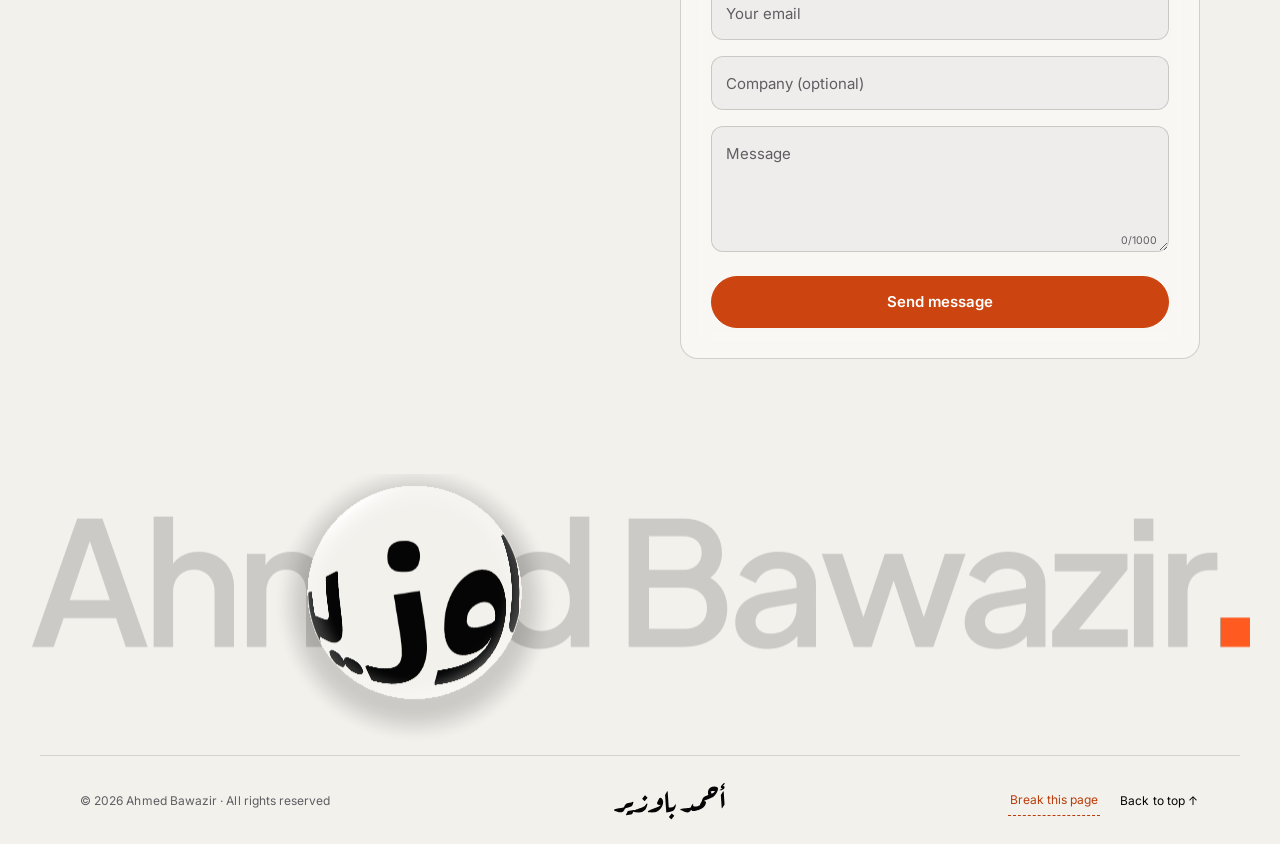
==== commit e3f8d5cd: "Add Tableau dashboard as a project card Co-Authored-By: Claude Opus 5.5 <noreply@anthropic.com> Clau" ====
--- a/index.html
+++ b/index.html
@@ -314,6 +314,22 @@
             </div>
           </article>
 
+          <article data-tilt class="project card reveal project--tableau">
+            <div class="project-visual" aria-hidden="true">
+              <div class="tb-dash">
+                <div class="tb-kpis"><span><b>12.4K</b><small>Total</small></span><span><b>+18%</b><small>Growth</small></span><span><b>7</b><small>Regions</small></span></div>
+                <div class="tb-bars"><i style="--h:42%"></i><i style="--h:68%"></i><i style="--h:55%"></i><i style="--h:80%"></i><i style="--h:62%"></i><i style="--h:90%"></i><i style="--h:74%"></i></div>
+                <svg class="tb-line" viewBox="0 0 200 50" preserveAspectRatio="none"><path d="M0 40 C30 34 45 18 70 24 S110 8 140 16 S180 4 200 6"/></svg>
+              </div>
+            </div>
+            <div class="project-body">
+              <p class="project-tags mono">Tableau · Data visualisation · Dashboards</p>
+              <h3>Tableau Dashboard</h3>
+              <p data-i18n="proj.tableau">An interactive dashboard on Tableau Public that turns raw data into clear charts, filters and key numbers you can explore.</p>
+              <a data-cursor="open" class="link" href="https://public.tableau.com/app/profile/ahmed.bawazir/viz/shared/BK3Q386ZX" target="_blank" rel="noopener"><span data-i18n="proj.viewTableau">View on Tableau Public</span> ↗</a>
+            </div>
+          </article>
+
           <a class="project-end" href="https://github.com/aaaprog" target="_blank" rel="noopener" data-cursor="open">
             <span class="project-end-ring" aria-hidden="true">↗</span>
             <span class="project-end-text" data-i18n="proj.more">More on GitHub</span>
@@ -401,7 +417,7 @@
           <div class="skill-group" data-group="data"><h3 data-i18n="skills.db">Databases</h3><p>PostgreSQL · MySQL · SQLite · Oracle · SQL Server · Supabase</p></div>
           <div class="skill-group" data-group="hcm"><h3>Oracle Fusion HCM</h3><p>Core HR · Workforce Structures · Absence Management · DOR · Payroll · DFF · Value Sets · Groovy/ADF · OTBI · BI Publisher</p></div>
           <div class="skill-group" data-group="eng"><h3 data-i18n="skills.se">Software engineering</h3><p>SDLC · UML · OOP · MVVM · Requirements analysis · Functional &amp; automated testing · Debugging</p></div>
-          <div class="skill-group" data-group="data eng"><h3 data-i18n="skills.tools">Tools &amp; DevOps</h3><p>Git · GitHub Actions · Codemagic · VS Code · Docker · Figma · Tableau</p><a data-cursor="open" class="link" href="https://public.tableau.com/app/profile/ahmed.bawazir/viz/shared/BK3Q386ZX" target="_blank" rel="noopener"><span data-i18n="skills.tableau">See my Tableau dashboard</span> ↗</a></div>
+          <div class="skill-group" data-group="data eng"><h3 data-i18n="skills.tools">Tools &amp; DevOps</h3><p>Git · GitHub Actions · Codemagic · VS Code · Docker · Figma · Tableau</p></div>
         </div>
       </div>
       <div class="marquee" aria-hidden="true">
--- a/css/style.css
+++ b/css/style.css
@@ -1500,3 +1500,11 @@
 .mc-title { display: inline-flex; align-items: center; gap: .3em; }
 .mc-mark--title { width: 1.05em; height: .7em; padding: .12em .14em; box-sizing: content-box; border-radius: .22em; background: var(--mc-lime); fill: var(--mc-ink); }
 .skill-group .link { display: inline-block; margin-top: 10px; font-size: 14px; }
+/* Tableau project visual */
+.tb-dash { position: absolute; inset: 10% 10% 12%; overflow: hidden; display: grid; grid-template-rows: auto 1fr auto; gap: 12px; padding: 16px; border-radius: 16px; background: #fff; color: #1f2d3d; box-shadow: 0 20px 40px -24px rgba(0,0,0,.35); }
+.tb-kpis { display: flex; gap: 10px; } .tb-kpis span { flex: 1; padding: 8px 10px; border-radius: 10px; background: #f1f5f9; }
+.tb-kpis b { display: block; font-size: 16px; } .tb-kpis small { font-size: 10px; opacity: .6; }
+.tb-bars { display: flex; align-items: end; gap: 8px; min-height: 0; }
+.tb-bars i { flex: 1; height: var(--h); border-radius: 4px 4px 0 0; background: linear-gradient(#4e79a7, #76a0cf); transform-origin: bottom; transition: transform .6s var(--ease); }
+.project--tableau:hover .tb-bars i:nth-child(odd) { transform: scaleY(1.08); } .project--tableau:hover .tb-bars i:nth-child(even) { transform: scaleY(.9); }
+.tb-line { height: 34px; width: 100%; } .tb-line path { fill: none; stroke: #f28e2b; stroke-width: 2.5; vector-effect: non-scaling-stroke; }
